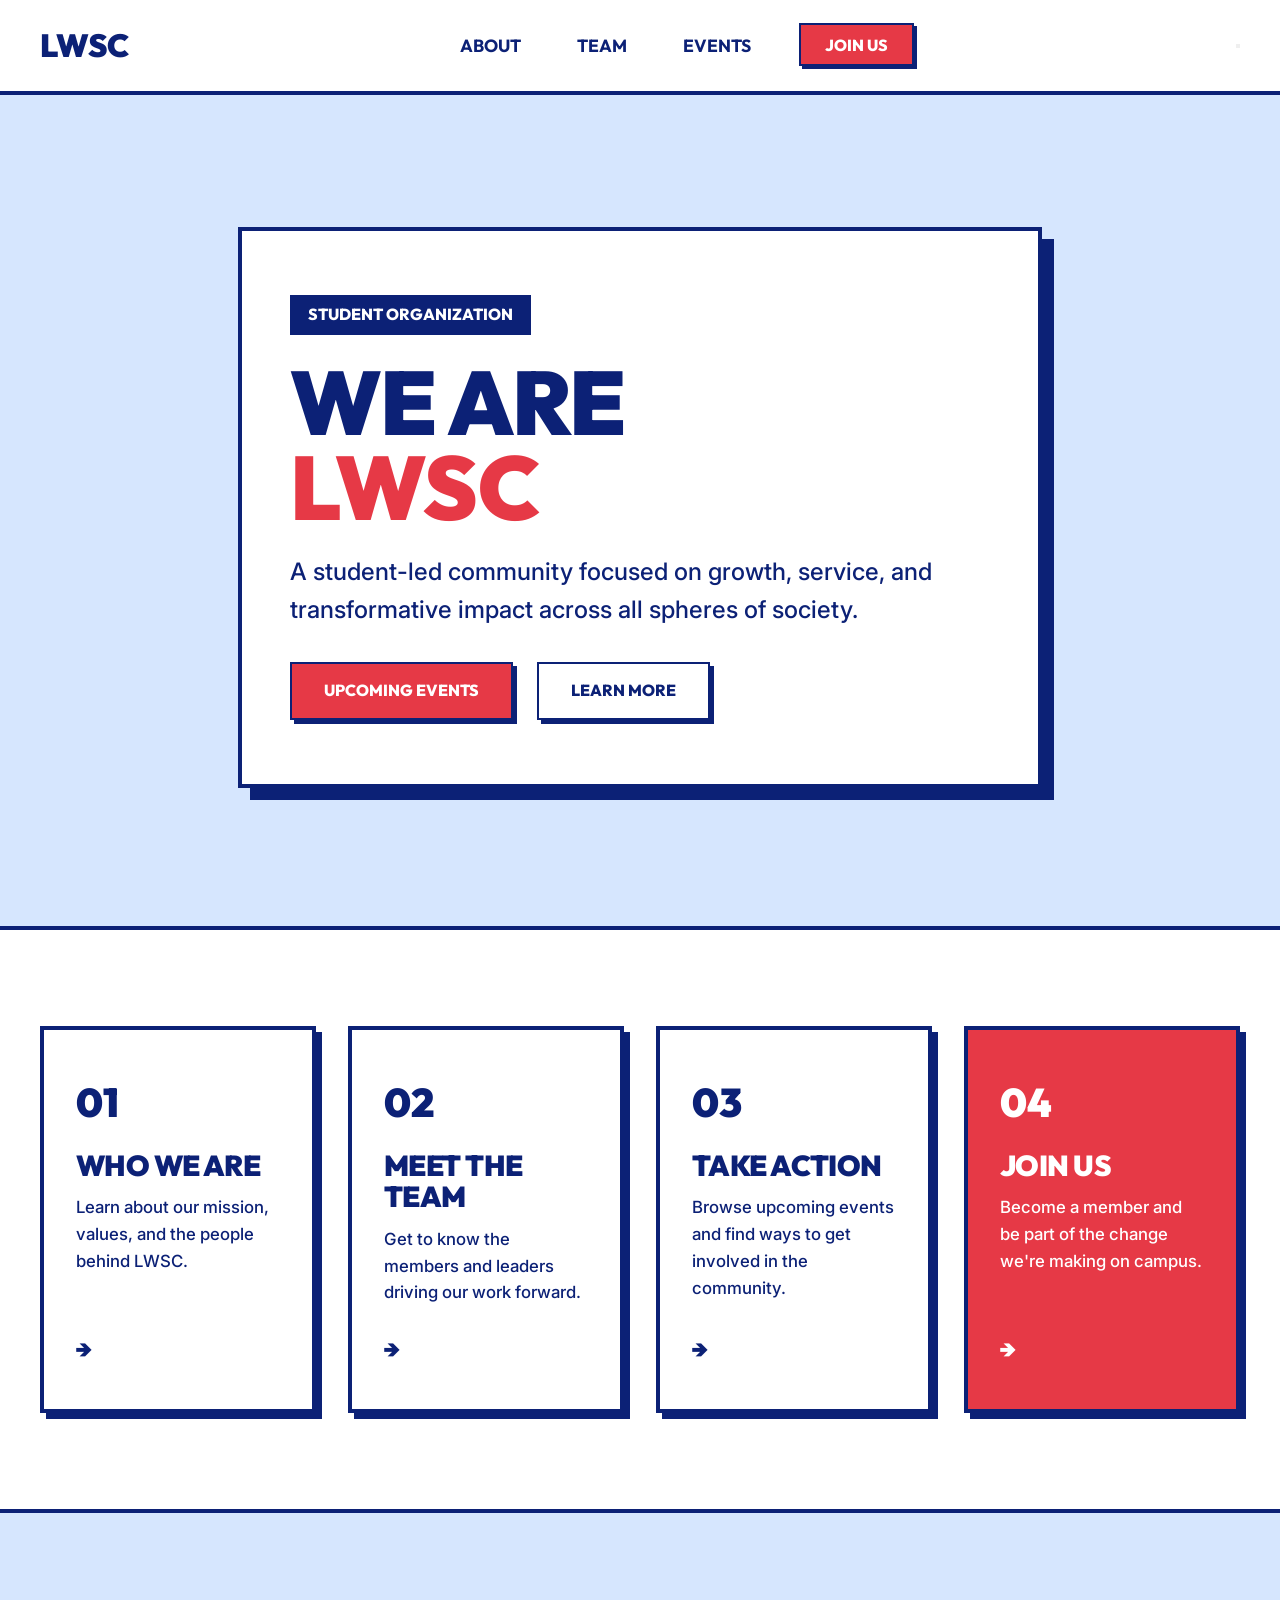
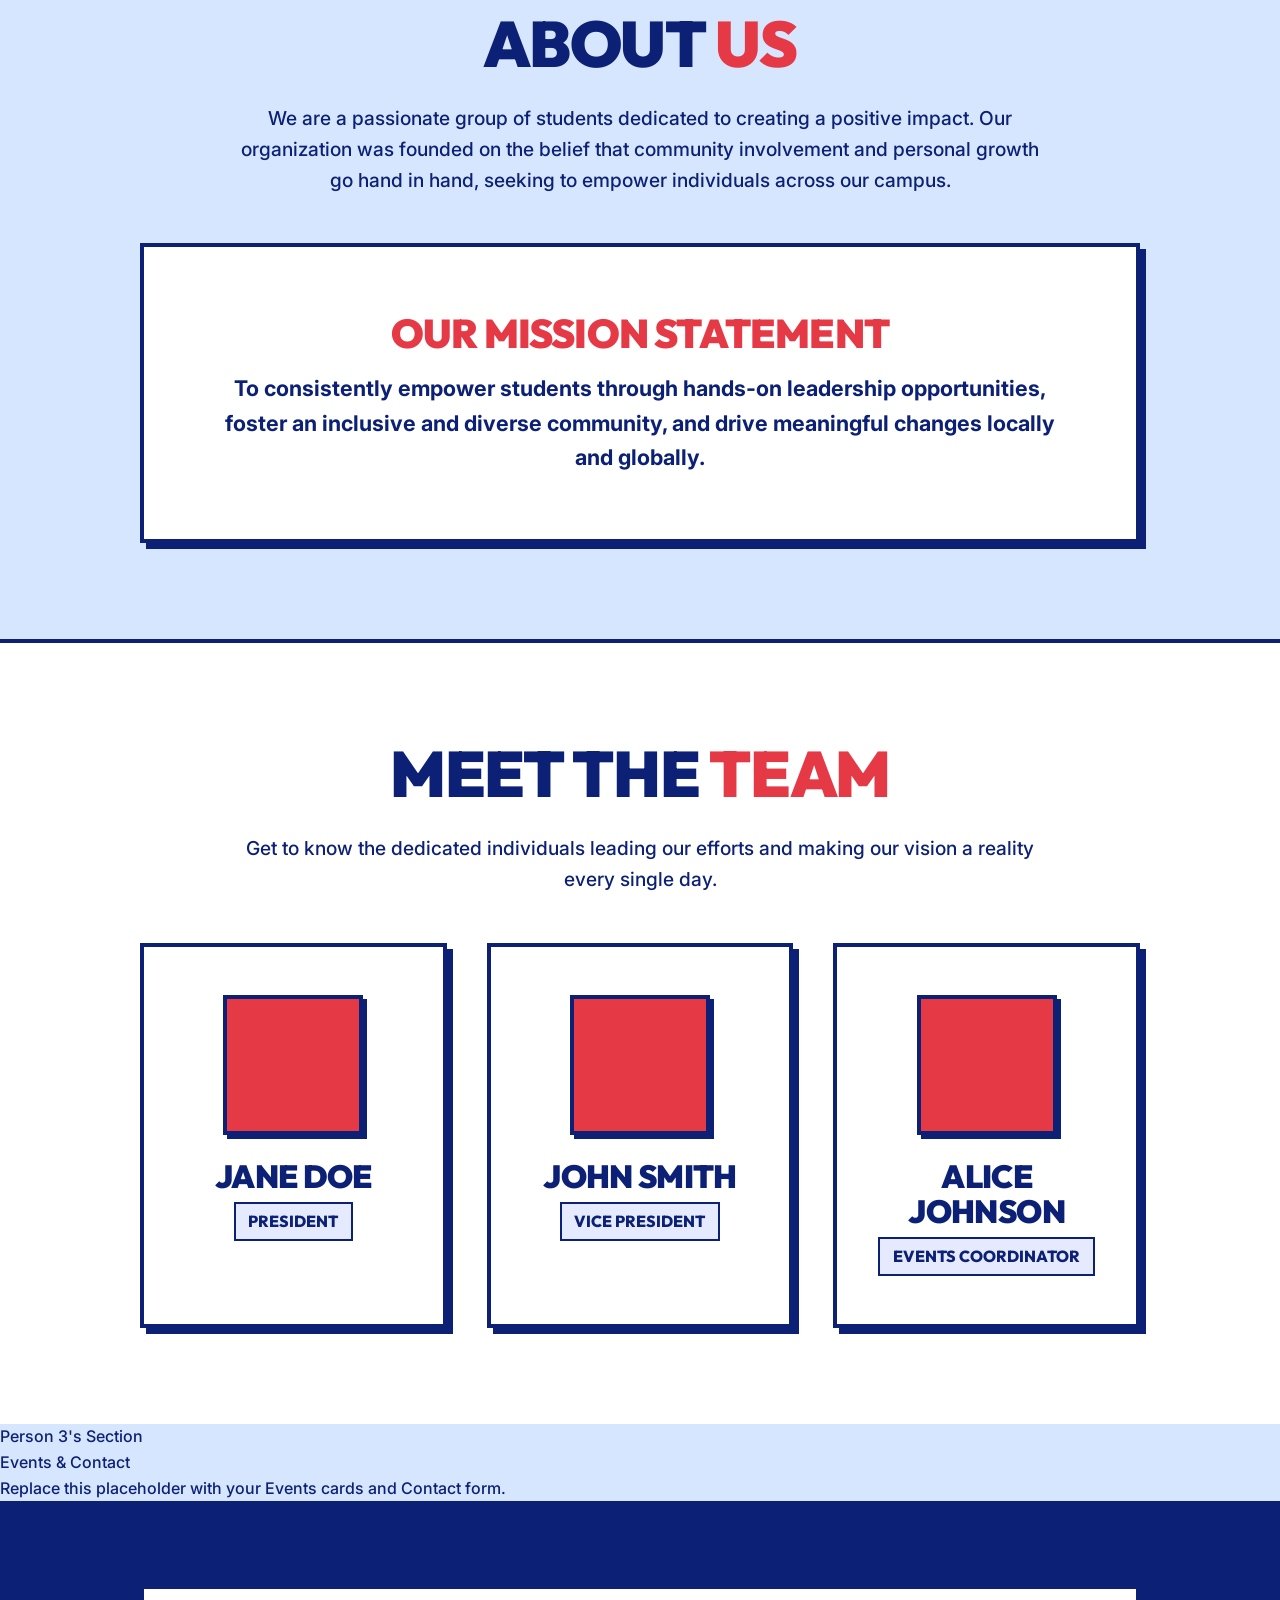
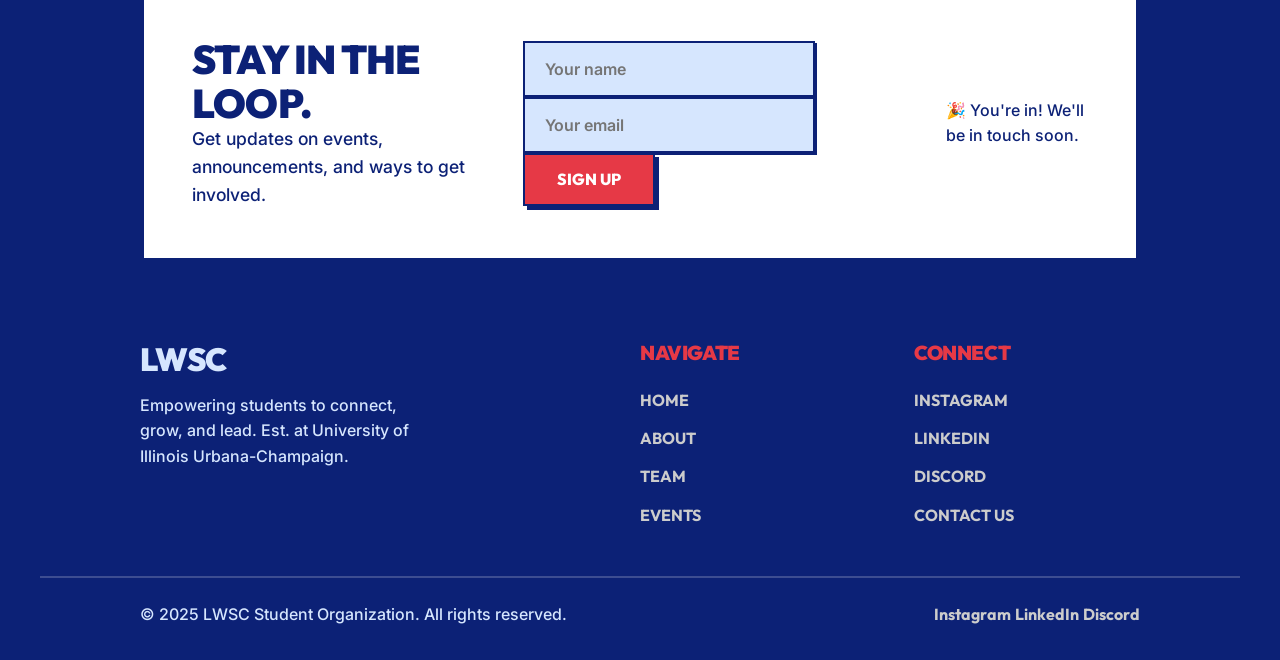
==== index.html @ d8483ffb "UI Overhaul" ====
<!DOCTYPE html>
<html lang="en">

<head>
  <meta charset="UTF-8" />
  <meta name="viewport" content="width=device-width, initial-scale=1.0" />
  <title>LWSC — Student Organization</title>
  <link rel="preconnect" href="https://fonts.googleapis.com" />
  <link rel="preconnect" href="https://fonts.gstatic.com" crossorigin />
  <link
    href="https://fonts.googleapis.com/css2?family=Inter:wght@400;500;700;900&family=Outfit:wght@700;900&display=swap"
    rel="stylesheet" />
  <link rel="stylesheet" href="style.css" />
</head>

<body>

  <!-- ═══ NAVBAR (Person 1) ═══════════════════════════════ -->
  <nav id="navbar">
    <span class="nav-logo">LWSC</span>

    <ul class="nav-links">
      <li><a href="#about">About</a></li>
      <li><a href="#team">Team</a></li>
      <li><a href="#events">Events</a></li>
      <li><a href="#contact" class="nav-cta">Join Us</a></li>
    </ul>

    <button class="hamburger" id="hamburger" aria-label="Toggle menu">
      <span></span>
      <span></span>
      <span></span>
    </button>
  </nav>

  <!-- Mobile Menu -->
  <div class="mobile-menu" id="mobileMenu">
    <a href="#about" onclick="closeMobile()">About</a>
    <a href="#team" onclick="closeMobile()">Team</a>
    <a href="#events" onclick="closeMobile()">Events</a>
    <a href="#contact" onclick="closeMobile()">Join Us</a>
  </div>

  <!-- ═══ HERO (Person 1) ══════════════════════════════════ -->
  <section id="hero">
    <div class="hero-content">
      <span class="hero-tag">Student Organization</span>
      <h1 class="hero-title">We Are<br /><span>LWSC</span></h1>
      <p class="hero-subtitle">
        <!-- TODO: Add your org's one-line mission here -->
        A student-led community focused on growth, service, and transformative impact across all spheres of society.
      </p>
      <div class="hero-actions">
        <a href="#events" class="btn-primary">Upcoming Events</a>
        <a href="#about" class="btn-secondary">Learn More</a>
      </div>
    </div>
    <div class="scroll-hint">
      <div class="scroll-line"></div>
      Scroll to explore
    </div>
  </section>

  <!-- ═══ CARD GRID (Person 1) ════════════════════════════ -->
  <section style="background-color: white" id="cards">
    <div class="cards-grid">

      <a href="#about" class="card">
        <div class="card-icon">01</div>
        <h3 class="card-title">Who We Are</h3>
        <p class="card-desc">Learn about our mission, values, and the people behind LWSC.</p>
        <span class="card-arrow">→</span>
      </a>

      <a href="#team" class="card-2">
        <div class="card-icon">02</div>
        <h3 class="card-title">Meet the Team</h3>
        <p class="card-desc">Get to know the members and leaders driving our work forward.</p>
        <span class="card-arrow">→</span>
      </a>

      <a href="#events" class="card">
        <div class="card-icon">03</div>
        <h3 class="card-title">Take Action</h3>
        <p class="card-desc">Browse upcoming events and find ways to get involved in the community.</p>
        <span class="card-arrow">→</span>
      </a>

      <a href="#contact" class="card-2 card--accent">
        <div class="card-icon">04</div>
        <h3 class="card-title">Join Us</h3>
        <p class="card-desc">Become a member and be part of the change we're making on campus.</p>
        <span class="card-arrow">→</span>
      </a>

    </div>
  </section>

  <!-- ═══ ABOUT US & MISSION STATEMENT ══════════════════════ -->
  <section id="about" class="about-section">
    <div class="content-container">
      <h2 class="section-title">About <span>Us</span></h2>
      <p class="section-text">
        We are a passionate group of students dedicated to creating a positive impact. Our organization was founded on
        the belief that community involvement and personal growth go hand in hand, seeking to empower individuals across
        our campus.
      </p>

      <div class="mission-box">
        <h3 class="mission-title">Our Mission Statement</h3>
        <p class="mission-text">
          To consistently empower students through hands-on leadership opportunities, foster an inclusive and diverse
          community, and drive meaningful changes locally and globally.
        </p>
      </div>
    </div>
  </section>

  <!-- ═══ MEET THE TEAM ════════════════════════════════════ -->
  <section style="background-color: white" id="team" class="team-section">
    <div class="content-container">
      <h2 class="section-title">Meet the <span>Team</span></h2>
      <p class="section-text">
        Get to know the dedicated individuals leading our efforts and making our vision a reality every single day.
      </p>

      <div class="team-grid">
        <!-- Team Member 1 -->
        <div class="team-member">
          <div class="member-avatar"></div>
          <h4 class="member-name">Jane Doe</h4>
          <p class="member-role">President</p>
        </div>
        <!-- Team Member 2 -->
        <div class="team-member">
          <div class="member-avatar"></div>
          <h4 class="member-name">John Smith</h4>
          <p class="member-role">Vice President</p>
        </div>
        <!-- Team Member 3 -->
        <div class="team-member">
          <div class="member-avatar"></div>
          <h4 class="member-name">Alice Johnson</h4>
          <p class="member-role">Events Coordinator</p>
        </div>
      </div>
    </div>
  </section>

  <!-- ═══ EVENTS + CONTACT — Placeholder for Person 3 ══════ -->
  <section id="events" class="section-stub">
    <span class="stub-label">Person 3's Section</span>
    <p class="stub-title">Events &amp; Contact</p>
    <p class="stub-note">Replace this placeholder with your Events cards and Contact form.</p>
  </section>
  <section id="contact"></section>

  <!-- ═══ FOOTER (Person 1) ════════════════════════════════ -->
  <footer class="footer">
    <div class="content-container">
      <!-- Join Us Signup -->
      <div class="footer-signup">
        <div class="footer-signup-text">
          <h3>Stay in the loop.</h3>
          <p>Get updates on events, announcements, and ways to get involved.</p>
        </div>
        <form class="signup-form" id="signupForm">
          <input type="text" name="name" placeholder="Your name" required />
          <input type="email" name="email" placeholder="Your email" required />
          <button type="submit" class="btn-primary">Sign Up</button>
        </form>
        <p class="signup-success" id="signupSuccess">🎉 You're in! We'll be in touch soon.</p>
      </div>

      <div class="footer-grid">
        <div class="footer-brand">
          <h3 class="nav-logo">LWSC</h3>
          <p>
            <!-- TODO: Short org description for footer -->
            Empowering students to connect, grow, and lead. Est. at University of Illinois Urbana-Champaign.
          </p>
        </div>

        <div class="footer-col link-group">
          <h4 style="color: var(--clr-brand); font-size: 1.25rem; margin-bottom: 1.5rem;">Navigate</h4>
          <ul style="list-style: none; display: grid; gap: 0.8rem;">
            <li><a href="#hero"
                style="color: #ccc; font-weight: 700; font-family: var(--font-display); text-transform: uppercase;">Home</a>
            </li>
            <li><a href="#about"
                style="color: #ccc; font-weight: 700; font-family: var(--font-display); text-transform: uppercase;">About</a>
            </li>
            <li><a href="#team"
                style="color: #ccc; font-weight: 700; font-family: var(--font-display); text-transform: uppercase;">Team</a>
            </li>
            <li><a href="#events"
                style="color: #ccc; font-weight: 700; font-family: var(--font-display); text-transform: uppercase;">Events</a>
            </li>
          </ul>
        </div>

        <div class="footer-col link-group">
          <h4 style="color: var(--clr-brand); font-size: 1.25rem; margin-bottom: 1.5rem;">Connect</h4>
          <ul style="list-style: none; display: grid; gap: 0.8rem;">
            <!-- TODO: Add real social links -->
            <li><a href="#"
                style="color: #ccc; font-weight: 700; font-family: var(--font-display); text-transform: uppercase;">Instagram</a>
            </li>
            <li><a href="#"
                style="color: #ccc; font-weight: 700; font-family: var(--font-display); text-transform: uppercase;">LinkedIn</a>
            </li>
            <li><a href="#"
                style="color: #ccc; font-weight: 700; font-family: var(--font-display); text-transform: uppercase;">Discord</a>
            </li>
            <li><a href="#contact"
                style="color: #ccc; font-weight: 700; font-family: var(--font-display); text-transform: uppercase;">Contact
                Us</a></li>
          </ul>
        </div>
      </div>
    </div>

    <div class="footer-bottom">
      <div class="content-container"
        style="display: flex; justify-content: space-between; align-items: center; width: 100%;">
        <p>© 2025 LWSC Student Organization. All rights reserved.</p>
        <div class="footer-socials">
          <a href="#">Instagram</a>
          <a href="#">LinkedIn</a>
          <a href="#">Discord</a>
        </div>
      </div>
    </div>
  </footer>

  <script src="script.js"></script>
</body>

</html>


<!-- <!DOCTYPE html>
<html lang="en">
<head>
    <meta charset="UTF-8">
    <meta name="viewport" content="width=device-width, initial-scale=1.0">
    <title>Group Project | Home</title>
    <link rel="stylesheet" href="style.css">
</head>
<body>

    <h1>Welcome to our Project</h1>
    <p>If you see this in your browser via Live Server, you're ready to go!</p>             

    <script src="script.js"></script>
</body>
</html> -->
---- style.css ----
/* ─────────────────────────────────────────────────────────
   style.css — LWSC Student Organization (Neo-Brutalist)
   ─────────────────────────────────────────────────────────
   TABLE OF CONTENTS
   1. CSS Variables
   2. Reset
   3. Typography & Utility
   4. Navbar
   5. Hero
   6. About & Team
   7. Card Grid
   8. Footer
   9. Responsive
───────────────────────────────────────────────────────── */

@import url('https://fonts.googleapis.com/css2?family=Inter:wght@400;500;700;900&family=Outfit:wght@700;900&display=swap');

/* ─── 1. CSS Variables ──────────────────────────────────── */
:root {
  /* Vibrant Blue replacing black/navy */
  --clr-border: #0c2176;
  --clr-text: #0c2176;

  /* Brand/Accent */
  --clr-brand: #e63946;
  /* Red */
  --clr-bg: #d6e6fe;
  /* Vibrant Pale Blue Document Background */
  --clr-bg-alt: #ffffff;
  /* Pure White Content areas */

  --font-display: 'Outfit', sans-serif;
  --font-body: 'Inter', sans-serif;

  --border-width: 2px;
  --border-thick: 4px;
  --shadow-solid: 6px 6px 0px var(--clr-border);
  --shadow-sm: 4px 4px 0px var(--clr-border);

  --tr-fast: 0.1s ease-in-out;
}

/* ─── 2. Reset ──────────────────────────────────────────── */
*,
*::before,
*::after {
  box-sizing: border-box;
  margin: 0;
  padding: 0;
}

html {
  scroll-behavior: auto;
}

body {
  background: var(--clr-bg);
  color: var(--clr-text);
  font-family: var(--font-body);
  font-weight: 500;
  line-height: 1.6;
  overflow-x: hidden;
  -webkit-font-smoothing: antialiased;
}

a {
  color: inherit;
  text-decoration: none;
  transition: all var(--tr-fast);
}

img {
  max-width: 100%;
  display: block;
  border: var(--border-width) solid var(--clr-border);
}

/* ─── 3. Typography & Utility ───────────────────────────── */
h1,
h2,
h3,
h4,
h5,
h6 {
  font-family: var(--font-display);
  font-weight: 900;
  line-height: 1.1;
  color: var(--clr-text);
  text-transform: uppercase;
  letter-spacing: -0.02em;
}

.btn-primary,
.btn-secondary {
  display: inline-flex;
  align-items: center;
  justify-content: center;
  padding: 0.9rem 2rem;
  font-weight: 800;
  font-family: var(--font-display);
  font-size: 1rem;
  text-transform: uppercase;
  cursor: pointer;
  border: var(--border-width) solid var(--clr-border);
  box-shadow: var(--shadow-sm);
  transition: all var(--tr-fast);
}

.btn-primary:active,
.btn-secondary:active,
.nav-cta:active {
  transform: translate(2px, 2px);
  box-shadow: 2px 2px 0px var(--clr-border) !important;
}

.btn-primary {
  background-color: var(--clr-brand);
  color: #fff !important;
}

.btn-primary:hover {
  background-color: #b30000;
}

.btn-secondary {
  background-color: var(--clr-bg-alt);
  color: var(--clr-text);
}

.btn-secondary:hover {
  background-color: #e0e0e0;
}

/* ─── 4. Navbar ─────────────────────────────────────────── */
nav {
  position: fixed;
  top: 0;
  left: 0;
  right: 0;
  z-index: 100;
  display: flex;
  align-items: center;
  justify-content: space-between;
  padding: 1.25rem 2.5rem;
  background: var(--clr-bg-alt);
  border-bottom: var(--border-thick) solid var(--clr-border);
}

.nav-logo {
  font-family: var(--font-display);
  font-size: 2rem;
  font-weight: 900;
  text-transform: uppercase;
  color: var(--clr-text);
}

.nav-links {
  display: flex;
  gap: 2.5rem;
  list-style: none;
  align-items: center;
}

.nav-links a:not(.nav-cta) {
  font-family: var(--font-display);
  font-size: 1.1rem;
  font-weight: 700;
  text-transform: uppercase;
  color: var(--clr-text);
  padding: 0.5rem;
  border-bottom: 2px solid transparent;
}

.nav-links a:not(.nav-cta):hover {
  background-color: var(--clr-text);
  color: var(--clr-bg-alt);
}

.nav-cta {
  background: var(--clr-brand);
  color: #fff !important;
  padding: 0.6rem 1.5rem;
  font-family: var(--font-display);
  font-weight: 800 !important;
  border: var(--border-width) solid var(--clr-border);
  box-shadow: 3px 3px 0px var(--clr-border);
  text-transform: uppercase;
  transition: all var(--tr-fast);
}

.nav-cta:hover {
  background-color: #b30000;
  transform: translate(-1px, -1px);
  box-shadow: var(--shadow-sm);
}

/* ─── 5. Hero ───────────────────────────────────────────── */
#hero {
  min-height: 100vh;
  display: flex;
  align-items: center;
  justify-content: center;
  padding: 8rem 2.5rem 4rem;
}

.hero-content {
  background: var(--clr-bg-alt);
  border: var(--border-thick) solid var(--clr-border);
  padding: 4rem 3rem;
  box-shadow: 12px 12px 0px var(--clr-border);
  max-width: 900px;
  text-align: left;
}

.hero-tag {
  display: inline-block;
  font-family: var(--font-display);
  font-size: 1rem;
  font-weight: 800;
  text-transform: uppercase;
  color: var(--clr-bg-alt);
  background: var(--clr-border);
  padding: 0.3rem 1rem;
  margin-bottom: 1.5rem;
  border: var(--border-width) solid var(--clr-border);
}

.hero-title {
  font-size: clamp(3rem, 7vw, 6rem);
  line-height: 0.95;
  margin-bottom: 1.5rem;
  word-break: break-word;
  color: var(--clr-text);
}

.hero-title span {
  color: var(--clr-brand);
}

.hero-subtitle {
  font-size: clamp(1.2rem, 2vw, 1.5rem);
  font-weight: 500;
  color: var(--clr-text);
  margin-bottom: 2rem;
  max-width: 700px;
}

.hero-actions {
  display: flex;
  gap: 1.5rem;
  flex-wrap: wrap;
}

/* Hide scroll hint from original */
.scroll-hint {
  display: none;
}

/* ─── 6. About & Team ───────────────────────────────────── */
.about-section,
.team-section {
  padding: 6rem 2.5rem;
  border-top: var(--border-thick) solid var(--clr-border);
  background: var(--clr-bg);
}

.content-container {
  max-width: 1000px;
  margin: 0 auto;
}

.section-title {
  font-size: clamp(2.5rem, 5vw, 4rem);
  margin-bottom: 1.5rem;
  text-align: center;
}

.section-title span {
  color: var(--clr-brand);
}

.section-text {
  font-size: 1.2rem;
  color: var(--clr-text);
  text-align: center;
  max-width: 800px;
  margin: 0 auto 3rem;
}

.mission-box {
  background: var(--clr-bg-alt);
  border: var(--border-thick) solid var(--clr-border);
  box-shadow: var(--shadow-solid);
  padding: 4rem;
  text-align: center;
  margin-top: 3rem;
}

.mission-title {
  font-size: 2.5rem;
  color: var(--clr-brand);
  margin-bottom: 1rem;
}

.mission-text {
  font-size: 1.35rem;
  font-weight: 700;
  color: var(--clr-text);
}

.team-grid {
  display: grid;
  grid-template-columns: repeat(auto-fit, minmax(280px, 1fr));
  gap: 2.5rem;
  margin-top: 3rem;
}

.team-member {
  background: var(--clr-bg-alt);
  border: var(--border-thick) solid var(--clr-border);
  box-shadow: var(--shadow-solid);
  padding: 3rem 2rem;
  text-align: center;
  transition: transform 0.1s, box-shadow 0.1s;
}

.team-member:hover {
  transform: translate(-2px, -2px);
  box-shadow: 8px 8px 0px var(--clr-border);
}

.member-avatar {
  width: 140px;
  height: 140px;
  background: var(--clr-brand);
  border: var(--border-thick) solid var(--clr-border);
  margin: 0 auto 1.5rem;
  box-shadow: var(--shadow-sm);
}

.member-name {
  font-size: 2rem;
  color: var(--clr-text);
  margin-bottom: 0.5rem;
}

.member-role {
  font-family: var(--font-display);
  font-size: 1rem;
  font-weight: 800;
  color: var(--clr-text);
  text-transform: uppercase;
  background: rgba(0, 51, 255, 0.1);
  padding: 0.3rem 0.8rem;
  display: inline-block;
  border: var(--border-width) solid var(--clr-border);
}

/* ─── 7. Card Grid ──────────────────────────────────────── */
#cards {
  padding: 6rem 2.5rem;
  border-top: var(--border-thick) solid var(--clr-border);
  background: var(--clr-bg);
}

.cards-grid {
  display: grid;
  grid-template-columns: repeat(4, 1fr);
  gap: 2rem;
  max-width: 1200px;
  margin: 0 auto;
}

.card {
  display: flex;
  flex-direction: column;
  padding: 2.5rem 2rem;
  background: var(--clr-bg-alt);
  border: var(--border-thick) solid var(--clr-border);
  box-shadow: var(--shadow-solid);
  transition: transform 0.1s, box-shadow 0.1s;
}

.card-2 {
  display: flex;
  flex-direction: column;
  padding: 2.5rem 2rem;
  background: var(--clr-bg-alt);
  border: var(--border-thick) solid var(--clr-border);
  box-shadow: var(--shadow-solid);
  transition: transform 0.1s, box-shadow 0.1s;
}

.card:hover {
  transform: translate(-2px, -2px);
  box-shadow: 8px 8px 0px var(--clr-border);
}

.card--accent {
  background: var(--clr-brand);
  color: #fff;
}

.card--accent .card-title,
.card--accent .card-desc,
.card--accent .card-icon,
.card--accent .card-arrow {
  color: #fff;
}

.card-icon {
  font-family: var(--font-display);
  font-size: 2.5rem;
  font-weight: 900;
  margin-bottom: 1rem;
}

.card-title {
  font-size: 1.8rem;
  margin-bottom: 0.8rem;
}

.card-desc {
  font-size: 1.05rem;
  font-weight: 500;
  margin-bottom: 1.5rem;
  flex: 1;
}

.card-arrow {
  font-family: var(--font-display);
  font-weight: 900;
  font-size: 1.5rem;
}

/* ─── 8. Footer ─────────────────────────────────────────── */
footer {
  background: var(--clr-text);
  color: var(--clr-bg);
  border-top: var(--border-thick) solid var(--clr-border);
  padding: 5rem 2.5rem 2rem;
}

.footer-grid {
  display: grid;
  grid-template-columns: 2fr 1fr 1fr;
  gap: 3rem;
  max-width: 1200px;
  margin: 0 auto 3rem;
}

.footer-brand .nav-logo {
  color: var(--clr-bg);
  display: block;
  margin-bottom: 1rem;
}

.footer-brand p {
  color: var(--clr-bg);
  font-weight: 500;
  max-width: 300px;
}

.footer-col h4 {
  color: var(--clr-brand);
  font-size: 1.25rem;
  margin-bottom: 1.5rem;
}

.footer-col ul {
  list-style: none;
  display: grid;
  gap: 0.8rem;
}

.footer-col ul li a {
  color: #ccc;
  font-weight: 700;
  font-family: var(--font-display);
  text-transform: uppercase;
}

.footer-col ul li a:hover {
  color: var(--clr-brand);
  text-decoration: underline;
  text-underline-offset: 4px;
}

.footer-bottom {
  border-top: 2px solid rgba(255, 255, 255, 0.2);
  padding-top: 1.5rem;
}

.footer-socials a {
  font-family: var(--font-display);
  font-weight: 700;
  color: #ccc;
}

.footer-socials a:hover {
  color: var(--clr-brand);
}

/* Footer Signup */
.footer-signup {
  display: flex;
  align-items: center;
  gap: 3rem;
  max-width: 1200px;
  margin: 0 auto 5rem;
  padding: 3rem;
  background: var(--clr-bg-alt);
  border: var(--border-thick) solid var(--clr-border);
  box-shadow: var(--shadow-solid);
  color: var(--clr-text);
}

.footer-signup-text h3 {
  font-size: 2.5rem;
  color: var(--clr-text);
}

.footer-signup-text p {
  color: var(--clr-text);
  font-weight: 500;
  font-size: 1.1rem;
}

.signup-form input {
  flex: 1;
  min-width: 200px;
  padding: 1rem 1.25rem;
  background: var(--clr-bg);
  border: var(--border-width) solid var(--clr-border);
  color: var(--clr-text);
  font-family: var(--font-body);
  font-weight: 600;
  font-size: 1rem;
  box-shadow: 2px 2px 0px var(--clr-border);
  transition: transform 0.1s, box-shadow 0.1s;
}

.signup-form input:focus {
  outline: none;
  transform: translate(-1px, -1px);
  box-shadow: 4px 4px 0px var(--clr-border);
}

/* ─── 9. Responsive ─────────────────────────────────────── */
@media (max-width: 1024px) {
  .cards-grid {
    grid-template-columns: repeat(2, 1fr);
  }
}

@media (max-width: 768px) {
  nav {
    padding: 1rem 1.5rem;
  }

  .nav-links {
    display: none;
  }

  #hero {
    padding: 8rem 1.5rem 4rem;
  }

  .hero-content {
    padding: 2.5rem 1.5rem;
    box-shadow: 6px 6px 0px var(--clr-border);
  }

  .hero-title {
    font-size: 3.5rem;
  }

  .hero-actions {
    flex-direction: column;
  }

  .btn-primary,
  .btn-secondary {
    width: 100%;
    text-align: center;
  }

  .cards-grid {
    grid-template-columns: 1fr;
  }

  .footer-signup {
    flex-direction: column;
    align-items: flex-start;
    gap: 1.5rem;
    padding: 2rem;
  }

  .signup-form {
    flex-direction: column;
    width: 100%;
  }

  .signup-form input {
    width: 100%;
  }

  .footer-grid {
    grid-template-columns: 1fr;
    gap: 3rem;
  }
}
---- style.css ----
/* ─────────────────────────────────────────────────────────
   style.css — LWSC Student Organization (Neo-Brutalist)
   ─────────────────────────────────────────────────────────
   TABLE OF CONTENTS
   1. CSS Variables
   2. Reset
   3. Typography & Utility
   4. Navbar
   5. Hero
   6. About & Team
   7. Card Grid
   8. Footer
   9. Responsive
───────────────────────────────────────────────────────── */

@import url('https://fonts.googleapis.com/css2?family=Inter:wght@400;500;700;900&family=Outfit:wght@700;900&display=swap');

/* ─── 1. CSS Variables ──────────────────────────────────── */
:root {
  /* Vibrant Blue replacing black/navy */
  --clr-border: #0c2176;
  --clr-text: #0c2176;

  /* Brand/Accent */
  --clr-brand: #e63946;
  /* Red */
  --clr-bg: #d6e6fe;
  /* Vibrant Pale Blue Document Background */
  --clr-bg-alt: #ffffff;
  /* Pure White Content areas */

  --font-display: 'Outfit', sans-serif;
  --font-body: 'Inter', sans-serif;

  --border-width: 2px;
  --border-thick: 4px;
  --shadow-solid: 6px 6px 0px var(--clr-border);
  --shadow-sm: 4px 4px 0px var(--clr-border);

  --tr-fast: 0.1s ease-in-out;
}

/* ─── 2. Reset ──────────────────────────────────────────── */
*,
*::before,
*::after {
  box-sizing: border-box;
  margin: 0;
  padding: 0;
}

html {
  scroll-behavior: auto;
}

body {
  background: var(--clr-bg);
  color: var(--clr-text);
  font-family: var(--font-body);
  font-weight: 500;
  line-height: 1.6;
  overflow-x: hidden;
  -webkit-font-smoothing: antialiased;
}

a {
  color: inherit;
  text-decoration: none;
  transition: all var(--tr-fast);
}

img {
  max-width: 100%;
  display: block;
  border: var(--border-width) solid var(--clr-border);
}

/* ─── 3. Typography & Utility ───────────────────────────── */
h1,
h2,
h3,
h4,
h5,
h6 {
  font-family: var(--font-display);
  font-weight: 900;
  line-height: 1.1;
  color: var(--clr-text);
  text-transform: uppercase;
  letter-spacing: -0.02em;
}

.btn-primary,
.btn-secondary {
  display: inline-flex;
  align-items: center;
  justify-content: center;
  padding: 0.9rem 2rem;
  font-weight: 800;
  font-family: var(--font-display);
  font-size: 1rem;
  text-transform: uppercase;
  cursor: pointer;
  border: var(--border-width) solid var(--clr-border);
  box-shadow: var(--shadow-sm);
  transition: all var(--tr-fast);
}

.btn-primary:active,
.btn-secondary:active,
.nav-cta:active {
  transform: translate(2px, 2px);
  box-shadow: 2px 2px 0px var(--clr-border) !important;
}

.btn-primary {
  background-color: var(--clr-brand);
  color: #fff !important;
}

.btn-primary:hover {
  background-color: #b30000;
}

.btn-secondary {
  background-color: var(--clr-bg-alt);
  color: var(--clr-text);
}

.btn-secondary:hover {
  background-color: #e0e0e0;
}

/* ─── 4. Navbar ─────────────────────────────────────────── */
nav {
  position: fixed;
  top: 0;
  left: 0;
  right: 0;
  z-index: 100;
  display: flex;
  align-items: center;
  justify-content: space-between;
  padding: 1.25rem 2.5rem;
  background: var(--clr-bg-alt);
  border-bottom: var(--border-thick) solid var(--clr-border);
}

.nav-logo {
  font-family: var(--font-display);
  font-size: 2rem;
  font-weight: 900;
  text-transform: uppercase;
  color: var(--clr-text);
}

.nav-links {
  display: flex;
  gap: 2.5rem;
  list-style: none;
  align-items: center;
}

.nav-links a:not(.nav-cta) {
  font-family: var(--font-display);
  font-size: 1.1rem;
  font-weight: 700;
  text-transform: uppercase;
  color: var(--clr-text);
  padding: 0.5rem;
  border-bottom: 2px solid transparent;
}

.nav-links a:not(.nav-cta):hover {
  background-color: var(--clr-text);
  color: var(--clr-bg-alt);
}

.nav-cta {
  background: var(--clr-brand);
  color: #fff !important;
  padding: 0.6rem 1.5rem;
  font-family: var(--font-display);
  font-weight: 800 !important;
  border: var(--border-width) solid var(--clr-border);
  box-shadow: 3px 3px 0px var(--clr-border);
  text-transform: uppercase;
  transition: all var(--tr-fast);
}

.nav-cta:hover {
  background-color: #b30000;
  transform: translate(-1px, -1px);
  box-shadow: var(--shadow-sm);
}

/* ─── 5. Hero ───────────────────────────────────────────── */
#hero {
  min-height: 100vh;
  display: flex;
  align-items: center;
  justify-content: center;
  padding: 8rem 2.5rem 4rem;
}

.hero-content {
  background: var(--clr-bg-alt);
  border: var(--border-thick) solid var(--clr-border);
  padding: 4rem 3rem;
  box-shadow: 12px 12px 0px var(--clr-border);
  max-width: 900px;
  text-align: left;
}

.hero-tag {
  display: inline-block;
  font-family: var(--font-display);
  font-size: 1rem;
  font-weight: 800;
  text-transform: uppercase;
  color: var(--clr-bg-alt);
  background: var(--clr-border);
  padding: 0.3rem 1rem;
  margin-bottom: 1.5rem;
  border: var(--border-width) solid var(--clr-border);
}

.hero-title {
  font-size: clamp(3rem, 7vw, 6rem);
  line-height: 0.95;
  margin-bottom: 1.5rem;
  word-break: break-word;
  color: var(--clr-text);
}

.hero-title span {
  color: var(--clr-brand);
}

.hero-subtitle {
  font-size: clamp(1.2rem, 2vw, 1.5rem);
  font-weight: 500;
  color: var(--clr-text);
  margin-bottom: 2rem;
  max-width: 700px;
}

.hero-actions {
  display: flex;
  gap: 1.5rem;
  flex-wrap: wrap;
}

/* Hide scroll hint from original */
.scroll-hint {
  display: none;
}

/* ─── 6. About & Team ───────────────────────────────────── */
.about-section,
.team-section {
  padding: 6rem 2.5rem;
  border-top: var(--border-thick) solid var(--clr-border);
  background: var(--clr-bg);
}

.content-container {
  max-width: 1000px;
  margin: 0 auto;
}

.section-title {
  font-size: clamp(2.5rem, 5vw, 4rem);
  margin-bottom: 1.5rem;
  text-align: center;
}

.section-title span {
  color: var(--clr-brand);
}

.section-text {
  font-size: 1.2rem;
  color: var(--clr-text);
  text-align: center;
  max-width: 800px;
  margin: 0 auto 3rem;
}

.mission-box {
  background: var(--clr-bg-alt);
  border: var(--border-thick) solid var(--clr-border);
  box-shadow: var(--shadow-solid);
  padding: 4rem;
  text-align: center;
  margin-top: 3rem;
}

.mission-title {
  font-size: 2.5rem;
  color: var(--clr-brand);
  margin-bottom: 1rem;
}

.mission-text {
  font-size: 1.35rem;
  font-weight: 700;
  color: var(--clr-text);
}

.team-grid {
  display: grid;
  grid-template-columns: repeat(auto-fit, minmax(280px, 1fr));
  gap: 2.5rem;
  margin-top: 3rem;
}

.team-member {
  background: var(--clr-bg-alt);
  border: var(--border-thick) solid var(--clr-border);
  box-shadow: var(--shadow-solid);
  padding: 3rem 2rem;
  text-align: center;
  transition: transform 0.1s, box-shadow 0.1s;
}

.team-member:hover {
  transform: translate(-2px, -2px);
  box-shadow: 8px 8px 0px var(--clr-border);
}

.member-avatar {
  width: 140px;
  height: 140px;
  background: var(--clr-brand);
  border: var(--border-thick) solid var(--clr-border);
  margin: 0 auto 1.5rem;
  box-shadow: var(--shadow-sm);
}

.member-name {
  font-size: 2rem;
  color: var(--clr-text);
  margin-bottom: 0.5rem;
}

.member-role {
  font-family: var(--font-display);
  font-size: 1rem;
  font-weight: 800;
  color: var(--clr-text);
  text-transform: uppercase;
  background: rgba(0, 51, 255, 0.1);
  padding: 0.3rem 0.8rem;
  display: inline-block;
  border: var(--border-width) solid var(--clr-border);
}

/* ─── 7. Card Grid ──────────────────────────────────────── */
#cards {
  padding: 6rem 2.5rem;
  border-top: var(--border-thick) solid var(--clr-border);
  background: var(--clr-bg);
}

.cards-grid {
  display: grid;
  grid-template-columns: repeat(4, 1fr);
  gap: 2rem;
  max-width: 1200px;
  margin: 0 auto;
}

.card {
  display: flex;
  flex-direction: column;
  padding: 2.5rem 2rem;
  background: var(--clr-bg-alt);
  border: var(--border-thick) solid var(--clr-border);
  box-shadow: var(--shadow-solid);
  transition: transform 0.1s, box-shadow 0.1s;
}

.card-2 {
  display: flex;
  flex-direction: column;
  padding: 2.5rem 2rem;
  background: var(--clr-bg-alt);
  border: var(--border-thick) solid var(--clr-border);
  box-shadow: var(--shadow-solid);
  transition: transform 0.1s, box-shadow 0.1s;
}

.card:hover {
  transform: translate(-2px, -2px);
  box-shadow: 8px 8px 0px var(--clr-border);
}

.card--accent {
  background: var(--clr-brand);
  color: #fff;
}

.card--accent .card-title,
.card--accent .card-desc,
.card--accent .card-icon,
.card--accent .card-arrow {
  color: #fff;
}

.card-icon {
  font-family: var(--font-display);
  font-size: 2.5rem;
  font-weight: 900;
  margin-bottom: 1rem;
}

.card-title {
  font-size: 1.8rem;
  margin-bottom: 0.8rem;
}

.card-desc {
  font-size: 1.05rem;
  font-weight: 500;
  margin-bottom: 1.5rem;
  flex: 1;
}

.card-arrow {
  font-family: var(--font-display);
  font-weight: 900;
  font-size: 1.5rem;
}

/* ─── 8. Footer ─────────────────────────────────────────── */
footer {
  background: var(--clr-text);
  color: var(--clr-bg);
  border-top: var(--border-thick) solid var(--clr-border);
  padding: 5rem 2.5rem 2rem;
}

.footer-grid {
  display: grid;
  grid-template-columns: 2fr 1fr 1fr;
  gap: 3rem;
  max-width: 1200px;
  margin: 0 auto 3rem;
}

.footer-brand .nav-logo {
  color: var(--clr-bg);
  display: block;
  margin-bottom: 1rem;
}

.footer-brand p {
  color: var(--clr-bg);
  font-weight: 500;
  max-width: 300px;
}

.footer-col h4 {
  color: var(--clr-brand);
  font-size: 1.25rem;
  margin-bottom: 1.5rem;
}

.footer-col ul {
  list-style: none;
  display: grid;
  gap: 0.8rem;
}

.footer-col ul li a {
  color: #ccc;
  font-weight: 700;
  font-family: var(--font-display);
  text-transform: uppercase;
}

.footer-col ul li a:hover {
  color: var(--clr-brand);
  text-decoration: underline;
  text-underline-offset: 4px;
}

.footer-bottom {
  border-top: 2px solid rgba(255, 255, 255, 0.2);
  padding-top: 1.5rem;
}

.footer-socials a {
  font-family: var(--font-display);
  font-weight: 700;
  color: #ccc;
}

.footer-socials a:hover {
  color: var(--clr-brand);
}

/* Footer Signup */
.footer-signup {
  display: flex;
  align-items: center;
  gap: 3rem;
  max-width: 1200px;
  margin: 0 auto 5rem;
  padding: 3rem;
  background: var(--clr-bg-alt);
  border: var(--border-thick) solid var(--clr-border);
  box-shadow: var(--shadow-solid);
  color: var(--clr-text);
}

.footer-signup-text h3 {
  font-size: 2.5rem;
  color: var(--clr-text);
}

.footer-signup-text p {
  color: var(--clr-text);
  font-weight: 500;
  font-size: 1.1rem;
}

.signup-form input {
  flex: 1;
  min-width: 200px;
  padding: 1rem 1.25rem;
  background: var(--clr-bg);
  border: var(--border-width) solid var(--clr-border);
  color: var(--clr-text);
  font-family: var(--font-body);
  font-weight: 600;
  font-size: 1rem;
  box-shadow: 2px 2px 0px var(--clr-border);
  transition: transform 0.1s, box-shadow 0.1s;
}

.signup-form input:focus {
  outline: none;
  transform: translate(-1px, -1px);
  box-shadow: 4px 4px 0px var(--clr-border);
}

/* ─── 9. Responsive ─────────────────────────────────────── */
@media (max-width: 1024px) {
  .cards-grid {
    grid-template-columns: repeat(2, 1fr);
  }
}

@media (max-width: 768px) {
  nav {
    padding: 1rem 1.5rem;
  }

  .nav-links {
    display: none;
  }

  #hero {
    padding: 8rem 1.5rem 4rem;
  }

  .hero-content {
    padding: 2.5rem 1.5rem;
    box-shadow: 6px 6px 0px var(--clr-border);
  }

  .hero-title {
    font-size: 3.5rem;
  }

  .hero-actions {
    flex-direction: column;
  }

  .btn-primary,
  .btn-secondary {
    width: 100%;
    text-align: center;
  }

  .cards-grid {
    grid-template-columns: 1fr;
  }

  .footer-signup {
    flex-direction: column;
    align-items: flex-start;
    gap: 1.5rem;
    padding: 2rem;
  }

  .signup-form {
    flex-direction: column;
    width: 100%;
  }

  .signup-form input {
    width: 100%;
  }

  .footer-grid {
    grid-template-columns: 1fr;
    gap: 3rem;
  }
}
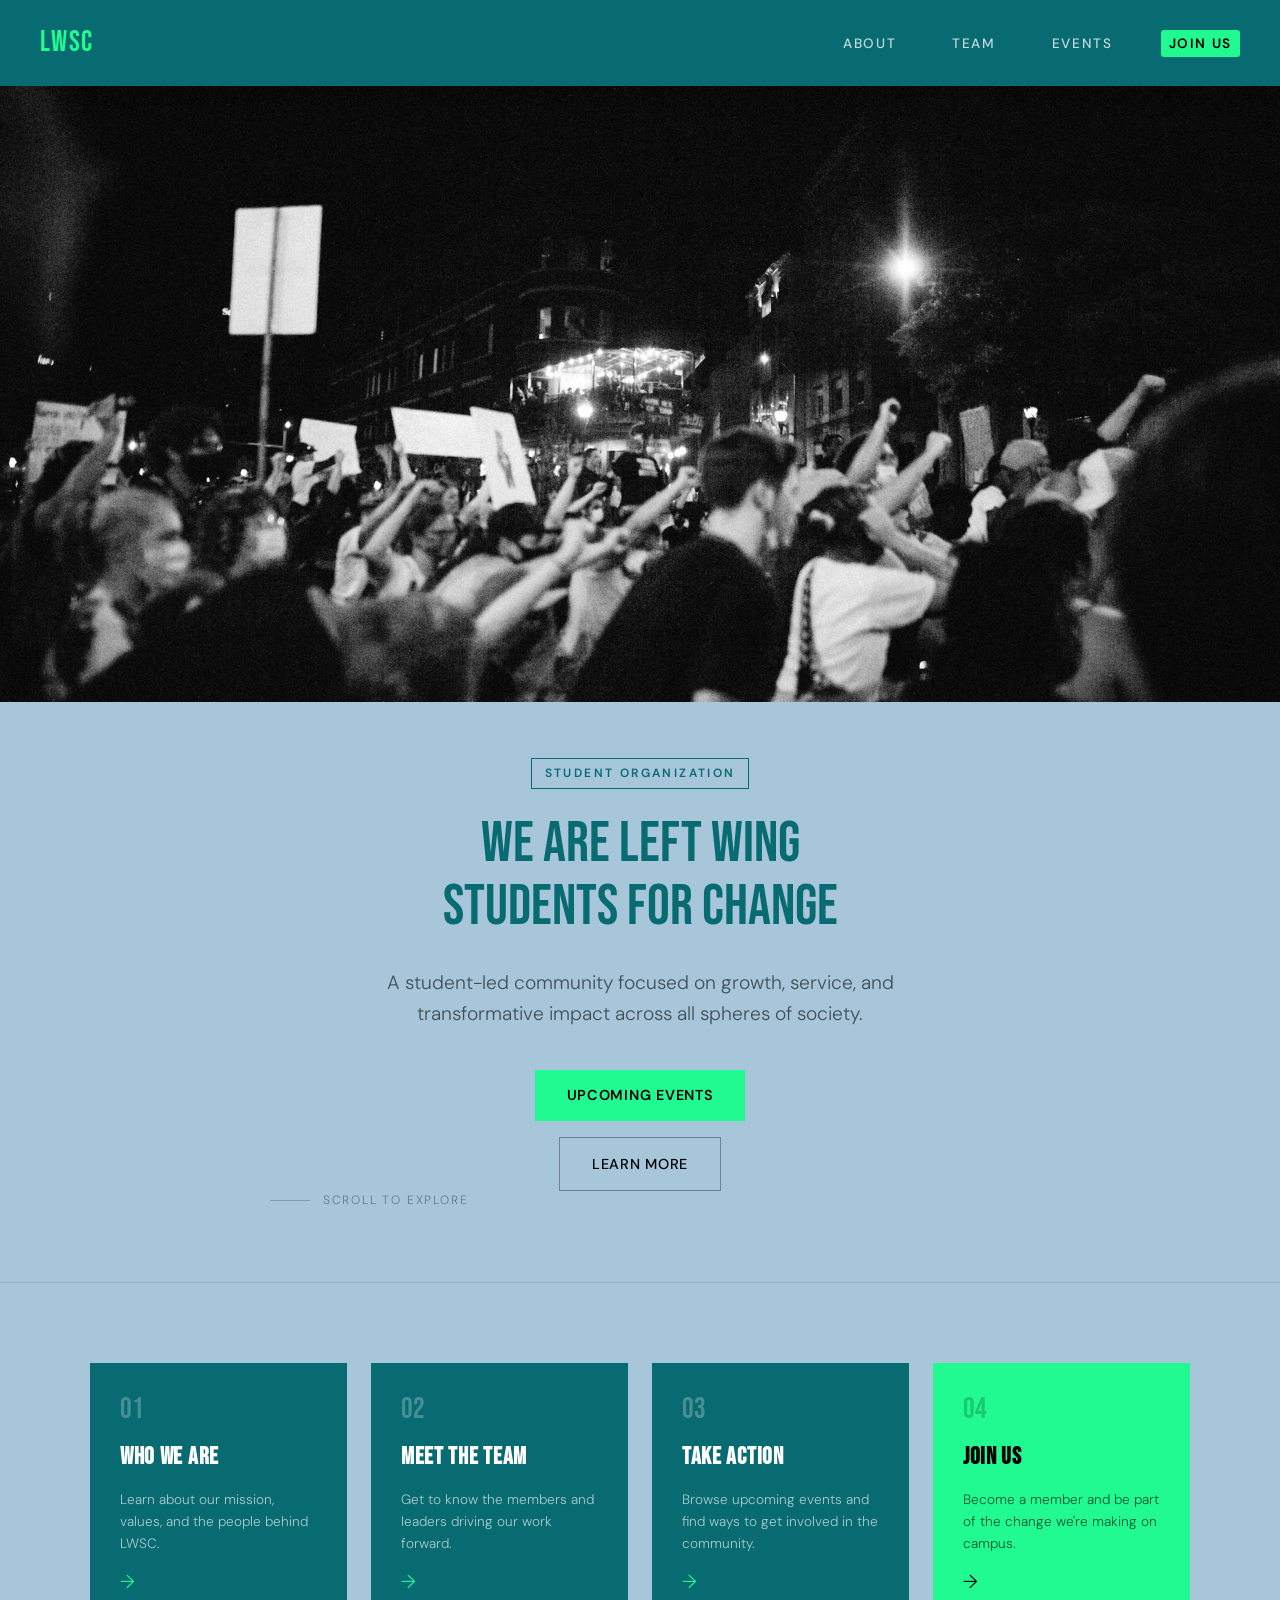
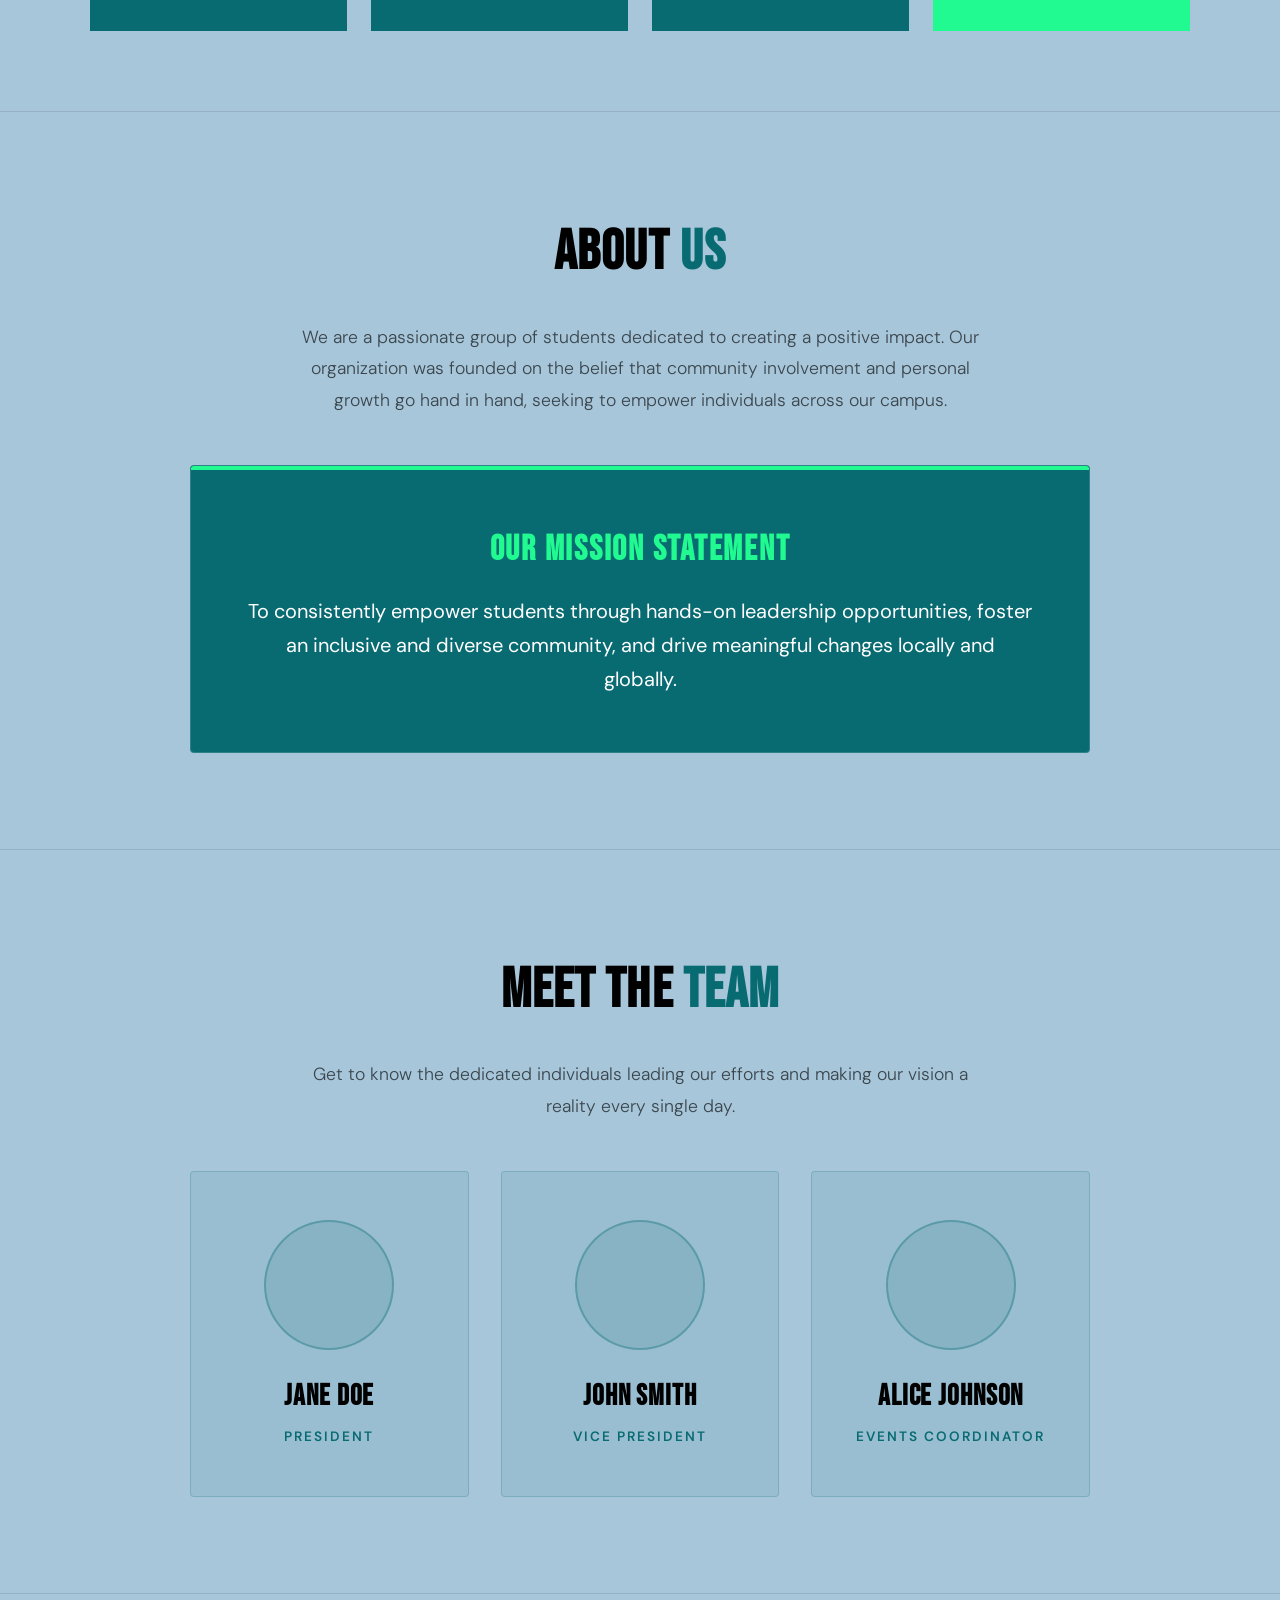
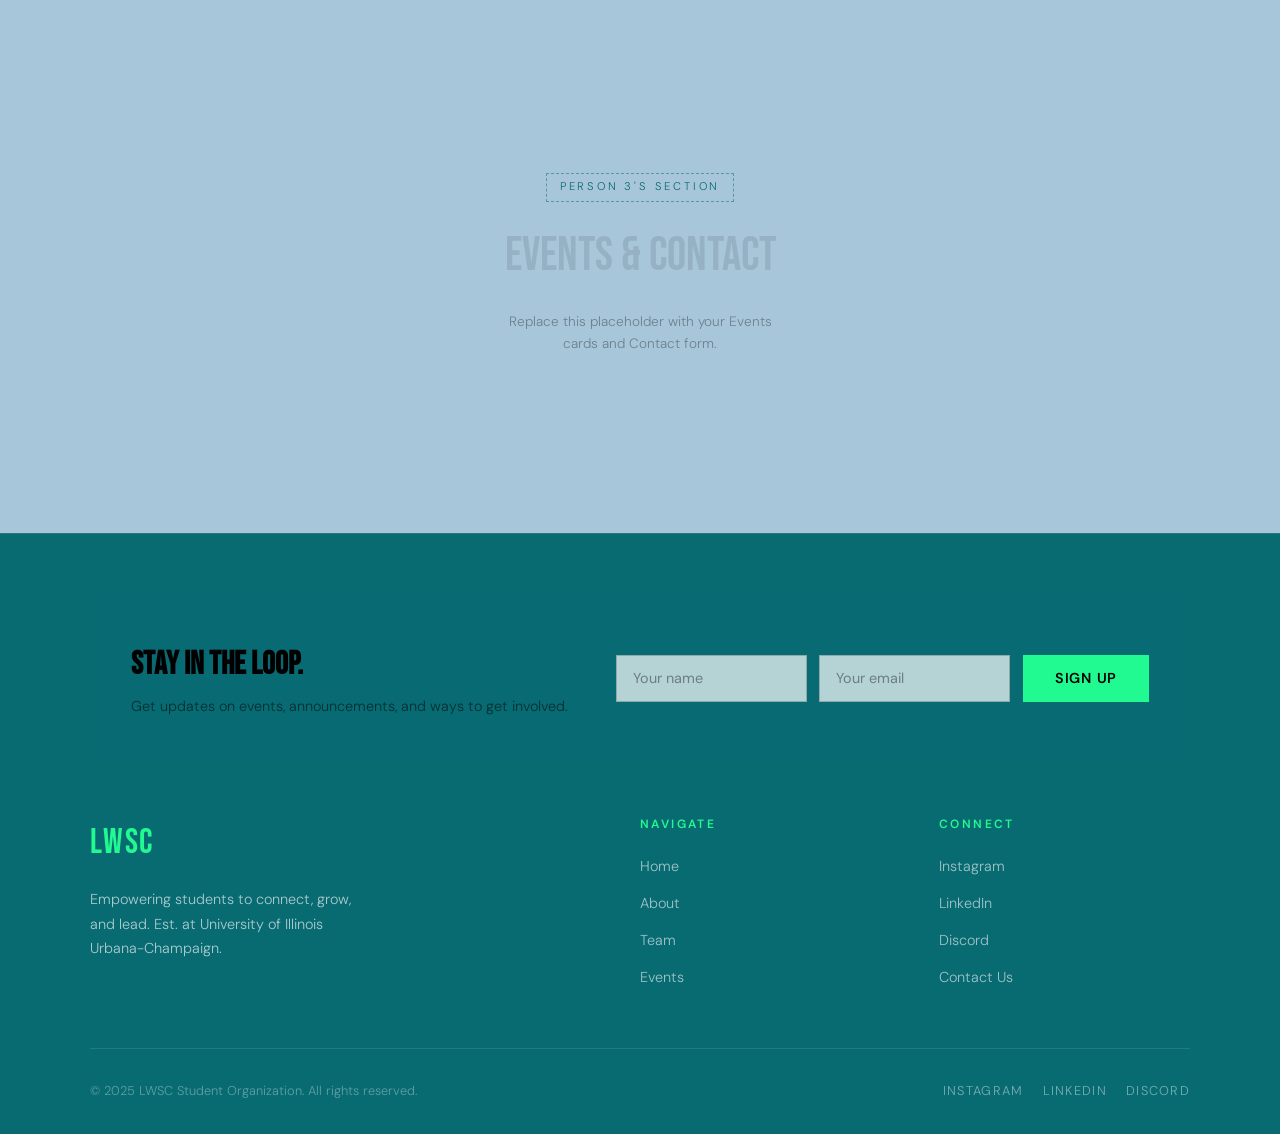
==== commit 337bde63: "fix: navbar, hero, and footer updates; added Instagram links and hero image; updated color palette a" ====
--- a/index.html
+++ b/index.html
@@ -1,18 +1,15 @@
 <!DOCTYPE html>
 <html lang="en">
-
 <head>
   <meta charset="UTF-8" />
   <meta name="viewport" content="width=device-width, initial-scale=1.0" />
   <title>LWSC — Student Organization</title>
   <link rel="preconnect" href="https://fonts.googleapis.com" />
   <link rel="preconnect" href="https://fonts.gstatic.com" crossorigin />
-  <link
-    href="https://fonts.googleapis.com/css2?family=Inter:wght@400;500;700;900&family=Outfit:wght@700;900&display=swap"
+  <link href="https://fonts.googleapis.com/css2?family=Bebas+Neue&family=DM+Sans:wght@300;400;500;600&display=swap"
     rel="stylesheet" />
   <link rel="stylesheet" href="style.css" />
 </head>
-
 <body>
 
   <!-- ═══ NAVBAR (Person 1) ═══════════════════════════════ -->
@@ -35,34 +32,44 @@
 
   <!-- Mobile Menu -->
   <div class="mobile-menu" id="mobileMenu">
-    <a href="#about" onclick="closeMobile()">About</a>
-    <a href="#team" onclick="closeMobile()">Team</a>
-    <a href="#events" onclick="closeMobile()">Events</a>
+    <a href="#about"   onclick="closeMobile()">About</a>
+    <a href="#team"    onclick="closeMobile()">Team</a>
+    <a href="#events"  onclick="closeMobile()">Events</a>
     <a href="#contact" onclick="closeMobile()">Join Us</a>
   </div>
 
   <!-- ═══ HERO (Person 1) ══════════════════════════════════ -->
-  <section id="hero">
+  <section id="hero" class="hero">
+
+    <!-- Responsive hero image — sits at top in normal flow -->
+    <picture class="hero-picture">
+      <img src="images/hero-protest.jpg" alt="Students protesting and organizing at night">
+    </picture>
+
+    <!-- Content sits BELOW the image -->
     <div class="hero-content">
       <span class="hero-tag">Student Organization</span>
-      <h1 class="hero-title">We Are<br /><span>LWSC</span></h1>
+      <h1 class="hero-title">We Are Left Wing<br /><span>Students For Change</span></h1>
       <p class="hero-subtitle">
         <!-- TODO: Add your org's one-line mission here -->
         A student-led community focused on growth, service, and transformative impact across all spheres of society.
       </p>
       <div class="hero-actions">
         <a href="#events" class="btn-primary">Upcoming Events</a>
-        <a href="#about" class="btn-secondary">Learn More</a>
-      </div>
-    </div>
-    <div class="scroll-hint">
-      <div class="scroll-line"></div>
-      Scroll to explore
-    </div>
+        <a href="#about"  class="btn-secondary">Learn More</a>
+      </div>
+
+      <!-- Scroll hint lives inside content so it is never blocked -->
+      <div class="scroll-hint">
+        <div class="scroll-line"></div>
+        Scroll to explore
+      </div>
+    </div>
+
   </section>
 
   <!-- ═══ CARD GRID (Person 1) ════════════════════════════ -->
-  <section style="background-color: white" id="cards">
+  <section id="cards">
     <div class="cards-grid">
 
       <a href="#about" class="card">
@@ -72,7 +79,7 @@
         <span class="card-arrow">→</span>
       </a>
 
-      <a href="#team" class="card-2">
+      <a href="#team" class="card">
         <div class="card-icon">02</div>
         <h3 class="card-title">Meet the Team</h3>
         <p class="card-desc">Get to know the members and leaders driving our work forward.</p>
@@ -86,7 +93,7 @@
         <span class="card-arrow">→</span>
       </a>
 
-      <a href="#contact" class="card-2 card--accent">
+      <a href="#contact" class="card card--accent">
         <div class="card-icon">04</div>
         <h3 class="card-title">Join Us</h3>
         <p class="card-desc">Become a member and be part of the change we're making on campus.</p>
@@ -117,7 +124,7 @@
   </section>
 
   <!-- ═══ MEET THE TEAM ════════════════════════════════════ -->
-  <section style="background-color: white" id="team" class="team-section">
+  <section id="team" class="team-section">
     <div class="content-container">
       <h2 class="section-title">Meet the <span>Team</span></h2>
       <p class="section-text">
@@ -156,88 +163,66 @@
   <section id="contact"></section>
 
   <!-- ═══ FOOTER (Person 1) ════════════════════════════════ -->
-  <footer class="footer">
-    <div class="content-container">
-      <!-- Join Us Signup -->
-      <div class="footer-signup">
-        <div class="footer-signup-text">
-          <h3>Stay in the loop.</h3>
-          <p>Get updates on events, announcements, and ways to get involved.</p>
-        </div>
-        <form class="signup-form" id="signupForm">
-          <input type="text" name="name" placeholder="Your name" required />
-          <input type="email" name="email" placeholder="Your email" required />
-          <button type="submit" class="btn-primary">Sign Up</button>
-        </form>
-        <p class="signup-success" id="signupSuccess">🎉 You're in! We'll be in touch soon.</p>
-      </div>
-
-      <div class="footer-grid">
-        <div class="footer-brand">
-          <h3 class="nav-logo">LWSC</h3>
-          <p>
-            <!-- TODO: Short org description for footer -->
-            Empowering students to connect, grow, and lead. Est. at University of Illinois Urbana-Champaign.
-          </p>
-        </div>
-
-        <div class="footer-col link-group">
-          <h4 style="color: var(--clr-brand); font-size: 1.25rem; margin-bottom: 1.5rem;">Navigate</h4>
-          <ul style="list-style: none; display: grid; gap: 0.8rem;">
-            <li><a href="#hero"
-                style="color: #ccc; font-weight: 700; font-family: var(--font-display); text-transform: uppercase;">Home</a>
-            </li>
-            <li><a href="#about"
-                style="color: #ccc; font-weight: 700; font-family: var(--font-display); text-transform: uppercase;">About</a>
-            </li>
-            <li><a href="#team"
-                style="color: #ccc; font-weight: 700; font-family: var(--font-display); text-transform: uppercase;">Team</a>
-            </li>
-            <li><a href="#events"
-                style="color: #ccc; font-weight: 700; font-family: var(--font-display); text-transform: uppercase;">Events</a>
-            </li>
-          </ul>
-        </div>
-
-        <div class="footer-col link-group">
-          <h4 style="color: var(--clr-brand); font-size: 1.25rem; margin-bottom: 1.5rem;">Connect</h4>
-          <ul style="list-style: none; display: grid; gap: 0.8rem;">
-            <!-- TODO: Add real social links -->
-            <li><a href="#"
-                style="color: #ccc; font-weight: 700; font-family: var(--font-display); text-transform: uppercase;">Instagram</a>
-            </li>
-            <li><a href="#"
-                style="color: #ccc; font-weight: 700; font-family: var(--font-display); text-transform: uppercase;">LinkedIn</a>
-            </li>
-            <li><a href="#"
-                style="color: #ccc; font-weight: 700; font-family: var(--font-display); text-transform: uppercase;">Discord</a>
-            </li>
-            <li><a href="#contact"
-                style="color: #ccc; font-weight: 700; font-family: var(--font-display); text-transform: uppercase;">Contact
-                Us</a></li>
-          </ul>
-        </div>
+  <footer>
+
+    <!-- Join Us Signup -->
+    <div class="footer-signup">
+      <div class="footer-signup-text">
+        <h3>Stay in the loop.</h3>
+        <p>Get updates on events, announcements, and ways to get involved.</p>
+      </div>
+      <form class="signup-form" id="signupForm">
+        <input type="text" name="name" placeholder="Your name" required />
+        <input type="email" name="email" placeholder="Your email" required />
+        <button type="submit" class="btn-primary">Sign Up</button>
+      </form>
+      <p class="signup-success" id="signupSuccess">🎉 You're in! We'll be in touch soon.</p>
+    </div>
+
+    <div class="footer-grid">
+      <div class="footer-brand">
+        <span class="nav-logo">LWSC</span>
+        <p>
+          <!-- TODO: Short org description for footer -->
+          Empowering students to connect, grow, and lead. Est. at University of Illinois Urbana-Champaign.
+        </p>
+      </div>
+
+      <div class="footer-col">
+        <h4>Navigate</h4>
+        <ul>
+          <li><a href="#hero">Home</a></li>
+          <li><a href="#about">About</a></li>
+          <li><a href="#team">Team</a></li>
+          <li><a href="#events">Events</a></li>
+        </ul>
+      </div>
+
+      <div class="footer-col">
+        <h4>Connect</h4>
+        <ul>
+          <!-- TODO: Add real social links -->
+          <li><a href="https://www.instagram.com/lwsc_uiuc?utm_source=ig_web_button_share_sheet&igsh=ZDNlZDc0MzIxNw==" target="_blank">Instagram</a></li>
+          <li><a href="#">LinkedIn</a></li>
+          <li><a href="#">Discord</a></li>
+          <li><a href="#contact">Contact Us</a></li>
+        </ul>
       </div>
     </div>
 
     <div class="footer-bottom">
-      <div class="content-container"
-        style="display: flex; justify-content: space-between; align-items: center; width: 100%;">
-        <p>© 2025 LWSC Student Organization. All rights reserved.</p>
-        <div class="footer-socials">
-          <a href="#">Instagram</a>
-          <a href="#">LinkedIn</a>
-          <a href="#">Discord</a>
-        </div>
+      <p>© 2025 LWSC Student Organization. All rights reserved.</p>
+      <div class="footer-socials">
+        <a href="https://www.instagram.com/lwsc_uiuc?utm_source=ig_web_button_share_sheet&igsh=ZDNlZDc0MzIxNw==" target="_blank">Instagram</a>
+        <a href="#">LinkedIn</a>
+        <a href="#">Discord</a>
       </div>
     </div>
   </footer>
 
   <script src="script.js"></script>
 </body>
-
 </html>
-
 
 <!-- <!DOCTYPE html>
 <html lang="en">
--- a/style.css
+++ b/style.css
@@ -1,612 +1,680 @@
 /* ─────────────────────────────────────────────────────────
-   style.css — LWSC Student Organization (Neo-Brutalist)
+   style.css — LWSC Student Organization
    ─────────────────────────────────────────────────────────
+   COLOR SYSTEM
+   --bg:        #A7C6DA  Pale Blue  — main background
+   --text:      #000000  Black      — main text
+   --primary:   #21FA90  Neon Green — CTA buttons
+   --secondary: #096B72  Deep Teal  — cards, nav, footer
+   --accent:    #F71735  Red        — pops & warnings
+   --white:     #ffffff  Pure white — text on dark sections
+
    TABLE OF CONTENTS
    1. CSS Variables
    2. Reset
-   3. Typography & Utility
-   4. Navbar
-   5. Hero
-   6. About & Team
-   7. Card Grid
+   3. Navbar
+   4. Hero
+   5. Placeholder Sections
+   6. Card Grid
+   7. Footer Signup
    8. Footer
+   6.5. About & Team (Person 2)
    9. Responsive
 ───────────────────────────────────────────────────────── */
 
-@import url('https://fonts.googleapis.com/css2?family=Inter:wght@400;500;700;900&family=Outfit:wght@700;900&display=swap');
-
 /* ─── 1. CSS Variables ──────────────────────────────────── */
 :root {
-  /* Vibrant Blue replacing black/navy */
-  --clr-border: #0c2176;
-  --clr-text: #0c2176;
-
-  /* Brand/Accent */
-  --clr-brand: #e63946;
-  /* Red */
-  --clr-bg: #d6e6fe;
-  /* Vibrant Pale Blue Document Background */
-  --clr-bg-alt: #ffffff;
-  /* Pure White Content areas */
-
-  --font-display: 'Outfit', sans-serif;
-  --font-body: 'Inter', sans-serif;
-
-  --border-width: 2px;
-  --border-thick: 4px;
-  --shadow-solid: 6px 6px 0px var(--clr-border);
-  --shadow-sm: 4px 4px 0px var(--clr-border);
-
-  --tr-fast: 0.1s ease-in-out;
+  --bg:            #A7C6DA;
+  --text:          #000000;
+  --primary:       #21FA90;
+  --secondary:     #096B72;
+  --accent:        #F71735;
+  --white:         #ffffff;
+  --font-display:  'Bebas Neue', sans-serif;
+  --font-body:     'DM Sans', sans-serif;
 }
 
 /* ─── 2. Reset ──────────────────────────────────────────── */
-*,
-*::before,
-*::after {
+*, *::before, *::after {
   box-sizing: border-box;
   margin: 0;
   padding: 0;
 }
-
-html {
-  scroll-behavior: auto;
-}
-
+html { scroll-behavior: smooth; }
 body {
-  background: var(--clr-bg);
-  color: var(--clr-text);
+  background: var(--bg);
+  color: var(--text);
   font-family: var(--font-body);
-  font-weight: 500;
+  font-weight: 300;
   line-height: 1.6;
   overflow-x: hidden;
-  -webkit-font-smoothing: antialiased;
-}
-
-a {
-  color: inherit;
-  text-decoration: none;
-  transition: all var(--tr-fast);
-}
-
-img {
-  max-width: 100%;
-  display: block;
-  border: var(--border-width) solid var(--clr-border);
-}
-
-/* ─── 3. Typography & Utility ───────────────────────────── */
-h1,
-h2,
-h3,
-h4,
-h5,
-h6 {
-  font-family: var(--font-display);
-  font-weight: 900;
-  line-height: 1.1;
-  color: var(--clr-text);
-  text-transform: uppercase;
-  letter-spacing: -0.02em;
-}
-
-.btn-primary,
-.btn-secondary {
-  display: inline-flex;
-  align-items: center;
-  justify-content: center;
-  padding: 0.9rem 2rem;
-  font-weight: 800;
-  font-family: var(--font-display);
-  font-size: 1rem;
-  text-transform: uppercase;
-  cursor: pointer;
-  border: var(--border-width) solid var(--clr-border);
-  box-shadow: var(--shadow-sm);
-  transition: all var(--tr-fast);
-}
-
-.btn-primary:active,
-.btn-secondary:active,
-.nav-cta:active {
-  transform: translate(2px, 2px);
-  box-shadow: 2px 2px 0px var(--clr-border) !important;
-}
-
-.btn-primary {
-  background-color: var(--clr-brand);
-  color: #fff !important;
-}
-
-.btn-primary:hover {
-  background-color: #b30000;
-}
-
-.btn-secondary {
-  background-color: var(--clr-bg-alt);
-  color: var(--clr-text);
-}
-
-.btn-secondary:hover {
-  background-color: #e0e0e0;
-}
-
-/* ─── 4. Navbar ─────────────────────────────────────────── */
+}
+a { color: inherit; text-decoration: none; }
+img { max-width: 100%; display: block; }
+
+/* ─── 3. Navbar ─────────────────────────────────────────── */
 nav {
   position: fixed;
-  top: 0;
-  left: 0;
-  right: 0;
+  top: 0; left: 0; right: 0;
   z-index: 100;
   display: flex;
   align-items: center;
   justify-content: space-between;
   padding: 1.25rem 2.5rem;
-  background: var(--clr-bg-alt);
-  border-bottom: var(--border-thick) solid var(--clr-border);
-}
+  background: #096B72;
+  box-shadow: 0 2px 16px rgba(0, 0, 0, 0.25);
+  transition: padding 0.3s;
+}
+nav.scrolled { padding: 0.8rem 2.5rem; }
 
 .nav-logo {
   font-family: var(--font-display);
-  font-size: 2rem;
-  font-weight: 900;
-  text-transform: uppercase;
-  color: var(--clr-text);
+  font-size: 1.8rem;
+  letter-spacing: 0.05em;
+  color: var(--primary);
 }
 
 .nav-links {
   display: flex;
   gap: 2.5rem;
   list-style: none;
-  align-items: center;
-}
-
-.nav-links a:not(.nav-cta) {
-  font-family: var(--font-display);
-  font-size: 1.1rem;
-  font-weight: 700;
-  text-transform: uppercase;
-  color: var(--clr-text);
-  padding: 0.5rem;
-  border-bottom: 2px solid transparent;
-}
-
-.nav-links a:not(.nav-cta):hover {
-  background-color: var(--clr-text);
-  color: var(--clr-bg-alt);
+}
+.nav-links a {
+  font-size: 0.85rem;
+  font-weight: 500;
+  letter-spacing: 0.12em;
+  text-transform: uppercase;
+  color: rgba(255, 255, 255, 0.75);
+  padding: 0.3rem 0.5rem;
+  border-radius: 3px;
+  transition: color 0.2s, background 0.2s;
+}
+.nav-links a:hover {
+  color: #ffffff;
+  background: rgba(255, 255, 255, 0.1);
 }
 
 .nav-cta {
-  background: var(--clr-brand);
-  color: #fff !important;
-  padding: 0.6rem 1.5rem;
-  font-family: var(--font-display);
-  font-weight: 800 !important;
-  border: var(--border-width) solid var(--clr-border);
-  box-shadow: 3px 3px 0px var(--clr-border);
-  text-transform: uppercase;
-  transition: all var(--tr-fast);
-}
-
-.nav-cta:hover {
-  background-color: #b30000;
-  transform: translate(-1px, -1px);
-  box-shadow: var(--shadow-sm);
-}
-
-/* ─── 5. Hero ───────────────────────────────────────────── */
-#hero {
-  min-height: 100vh;
-  display: flex;
+  background: var(--primary);
+  color: var(--text) !important;
+  padding: 0.5rem 1.2rem;
+  border-radius: 2px;
+  font-weight: 600 !important;
+  transition: opacity 0.2s !important;
+}
+.nav-cta:hover { opacity: 0.85; color: var(--text) !important; }
+
+/* Hamburger */
+.hamburger {
+  display: none;
+  flex-direction: column;
+  gap: 5px;
+  cursor: pointer;
+  background: none;
+  border: none;
+  padding: 4px;
+}
+.hamburger span {
+  display: block;
+  width: 24px;
+  height: 2px;
+  background: var(--white);
+  transition: all 0.3s;
+}
+.hamburger.open span:nth-child(1) { transform: translateY(7px) rotate(45deg); }
+.hamburger.open span:nth-child(2) { opacity: 0; }
+.hamburger.open span:nth-child(3) { transform: translateY(-7px) rotate(-45deg); }
+
+/* Mobile Menu */
+.mobile-menu {
+  display: none;
+  position: fixed;
+  top: 0; left: 0; right: 0; bottom: 0;
+  background: var(--secondary);
+  z-index: 99;
+  flex-direction: column;
   align-items: center;
   justify-content: center;
-  padding: 8rem 2.5rem 4rem;
-}
-
+  gap: 2.5rem;
+}
+.mobile-menu.open { display: flex; }
+.mobile-menu a {
+  font-family: var(--font-display);
+  font-size: 3rem;
+  letter-spacing: 0.05em;
+  color: var(--white);
+  transition: color 0.2s;
+}
+.mobile-menu a:hover { color: var(--primary); }
+
+/* ─── 4. Hero ───────────────────────────────────────────── */
+#hero {
+  display: block;
+  position: relative;
+  padding: 0;
+  overflow: hidden;
+  padding-top: 4.5rem;
+  background: var(--bg);
+}
+
+/* Image sits first in normal document flow, full width */
+.hero-picture {
+  display: block;
+  width: 100%;
+  line-height: 0;
+}
+
+.hero-picture img {
+  display: block;
+  width: 100%;
+  height: 70vh;
+  object-fit: cover;
+}
+
+/* Content sits BELOW the image in normal flow */
 .hero-content {
-  background: var(--clr-bg-alt);
-  border: var(--border-thick) solid var(--clr-border);
-  padding: 4rem 3rem;
-  box-shadow: 12px 12px 0px var(--clr-border);
   max-width: 900px;
-  text-align: left;
+  margin: 0 auto;
+  padding: 3.5rem 2.5rem 2rem;
+  text-align: center;
+}
+
+/* Scroll hint sits below content, not floating absolute */
+.scroll-hint {
+  display: flex;
+  align-items: center;
+  gap: 0.8rem;
+  padding: 0 2.5rem 2.5rem;
+  font-size: 0.75rem;
+  letter-spacing: 0.15em;
+  text-transform: uppercase;
+  color: rgba(0, 0, 0, 0.4);
+  opacity: 0;
+  animation: fadeUp 0.7s 1.2s forwards;
+}
+.scroll-line {
+  width: 40px;
+  height: 1px;
+  background: rgba(0, 0, 0, 0.2);
+  position: relative;
+  overflow: hidden;
+  flex-shrink: 0;
+}
+.scroll-line::after {
+  content: '';
+  position: absolute;
+  left: -100%;
+  top: 0;
+  width: 100%;
+  height: 100%;
+  background: var(--secondary);
+  animation: slideRight 1.5s 1.5s ease-in-out infinite;
+}
+@keyframes slideRight {
+  0%   { left: -100%; }
+  100% { left: 100%; }
+}
+
+@keyframes fadeUp {
+  from { opacity: 0; transform: translateY(20px); }
+  to   { opacity: 1; transform: translateY(0); }
 }
 
 .hero-tag {
   display: inline-block;
-  font-family: var(--font-display);
-  font-size: 1rem;
-  font-weight: 800;
-  text-transform: uppercase;
-  color: var(--clr-bg-alt);
-  background: var(--clr-border);
-  padding: 0.3rem 1rem;
+  font-size: 0.75rem;
+  font-weight: 600;
+  letter-spacing: 0.2em;
+  text-transform: uppercase;
+  color: var(--secondary);
+  border: 1px solid var(--secondary);
+  padding: 0.3rem 0.8rem;
   margin-bottom: 1.5rem;
-  border: var(--border-width) solid var(--clr-border);
+  opacity: 0;
+  animation: fadeUp 0.6s 0.2s forwards;
 }
 
 .hero-title {
-  font-size: clamp(3rem, 7vw, 6rem);
-  line-height: 0.95;
-  margin-bottom: 1.5rem;
-  word-break: break-word;
-  color: var(--clr-text);
-}
-
-.hero-title span {
-  color: var(--clr-brand);
-}
+  font-family: 'Bebas Neue', 'TradeGothicNextLTPro-BdCn', sans-serif;
+  font-size: 57px;
+  font-weight: 400;
+  font-style: normal;
+  line-height: 1.11;
+  color: var(--secondary);
+  text-align: center;
+  text-transform: none;
+  letter-spacing: normal;
+  display: block;
+  width: 100%;
+  margin: 0 auto;
+  opacity: 0;
+  animation: fadeUp 0.7s 0.4s forwards;
+}
+.hero-title span { color: var(--secondary); }
 
 .hero-subtitle {
-  font-size: clamp(1.2rem, 2vw, 1.5rem);
+  margin-top: 1.8rem;
+  margin-left: auto;
+  margin-right: auto;
+  font-size: clamp(1rem, 2vw, 1.2rem);
+  color: rgba(0, 0, 0, 0.6);
+  max-width: 520px;
+  opacity: 0;
+  animation: fadeUp 0.7s 0.6s forwards;
+}
+
+.hero-actions {
+  margin-top: 2.5rem;
+  display: flex;
+  flex-direction: column;
+  align-items: center;
+  gap: 1rem;
+  flex-wrap: wrap;
+  opacity: 0;
+  animation: fadeUp 0.7s 0.8s forwards;
+}
+
+.btn-primary {
+  background: var(--primary);
+  color: var(--text);
+  padding: 0.9rem 2rem;
+  font-family: var(--font-body);
+  font-weight: 600;
+  font-size: 0.9rem;
+  letter-spacing: 0.05em;
+  text-transform: uppercase;
+  border: none;
+  cursor: pointer;
+  display: inline-block;
+  transition: transform 0.2s, opacity 0.2s;
+}
+.btn-primary:hover { transform: translateY(-2px); opacity: 0.9; }
+
+.btn-secondary {
+  background: transparent;
+  color: var(--text);
+  padding: 0.9rem 2rem;
+  font-family: var(--font-body);
   font-weight: 500;
-  color: var(--clr-text);
-  margin-bottom: 2rem;
-  max-width: 700px;
-}
-
-.hero-actions {
-  display: flex;
-  gap: 1.5rem;
-  flex-wrap: wrap;
-}
-
-/* Hide scroll hint from original */
-.scroll-hint {
-  display: none;
-}
-
-/* ─── 6. About & Team ───────────────────────────────────── */
-.about-section,
-.team-section {
+  font-size: 0.9rem;
+  letter-spacing: 0.05em;
+  text-transform: uppercase;
+  border: 1px solid rgba(0, 0, 0, 0.35);
+  cursor: pointer;
+  display: inline-block;
+  transition: border-color 0.2s, color 0.2s, background 0.2s;
+}
+.btn-secondary:hover {
+  border-color: var(--secondary);
+  background: var(--secondary);
+  color: var(--white);
+}
+
+/* ─── 5. Placeholder Sections ───────────────────────────── */
+.section-stub {
+  min-height: 60vh;
+  display: flex;
+  flex-direction: column;
+  align-items: center;
+  justify-content: center;
   padding: 6rem 2.5rem;
-  border-top: var(--border-thick) solid var(--clr-border);
-  background: var(--clr-bg);
-}
-
-.content-container {
-  max-width: 1000px;
-  margin: 0 auto;
-}
-
-.section-title {
-  font-size: clamp(2.5rem, 5vw, 4rem);
-  margin-bottom: 1.5rem;
+  border-top: 1px solid rgba(0, 0, 0, 0.1);
   text-align: center;
-}
-
-.section-title span {
-  color: var(--clr-brand);
-}
-
-.section-text {
-  font-size: 1.2rem;
-  color: var(--clr-text);
-  text-align: center;
-  max-width: 800px;
-  margin: 0 auto 3rem;
-}
-
-.mission-box {
-  background: var(--clr-bg-alt);
-  border: var(--border-thick) solid var(--clr-border);
-  box-shadow: var(--shadow-solid);
-  padding: 4rem;
-  text-align: center;
-  margin-top: 3rem;
-}
-
-.mission-title {
-  font-size: 2.5rem;
-  color: var(--clr-brand);
-  margin-bottom: 1rem;
-}
-
-.mission-text {
-  font-size: 1.35rem;
-  font-weight: 700;
-  color: var(--clr-text);
-}
-
-.team-grid {
-  display: grid;
-  grid-template-columns: repeat(auto-fit, minmax(280px, 1fr));
-  gap: 2.5rem;
-  margin-top: 3rem;
-}
-
-.team-member {
-  background: var(--clr-bg-alt);
-  border: var(--border-thick) solid var(--clr-border);
-  box-shadow: var(--shadow-solid);
-  padding: 3rem 2rem;
-  text-align: center;
-  transition: transform 0.1s, box-shadow 0.1s;
-}
-
-.team-member:hover {
-  transform: translate(-2px, -2px);
-  box-shadow: 8px 8px 0px var(--clr-border);
-}
-
-.member-avatar {
-  width: 140px;
-  height: 140px;
-  background: var(--clr-brand);
-  border: var(--border-thick) solid var(--clr-border);
-  margin: 0 auto 1.5rem;
-  box-shadow: var(--shadow-sm);
-}
-
-.member-name {
-  font-size: 2rem;
-  color: var(--clr-text);
-  margin-bottom: 0.5rem;
-}
-
-.member-role {
-  font-family: var(--font-display);
-  font-size: 1rem;
-  font-weight: 800;
-  color: var(--clr-text);
-  text-transform: uppercase;
-  background: rgba(0, 51, 255, 0.1);
+  gap: 1rem;
+}
+.stub-label {
+  font-size: 0.7rem;
+  letter-spacing: 0.25em;
+  text-transform: uppercase;
+  color: var(--secondary);
+  border: 1px dashed rgba(9, 107, 114, 0.5);
   padding: 0.3rem 0.8rem;
-  display: inline-block;
-  border: var(--border-width) solid var(--clr-border);
-}
-
-/* ─── 7. Card Grid ──────────────────────────────────────── */
+}
+.stub-title {
+  font-family: var(--font-display);
+  font-size: 3rem;
+  color: rgba(0, 0, 0, 0.1);
+}
+.stub-note {
+  font-size: 0.85rem;
+  color: rgba(0, 0, 0, 0.35);
+  max-width: 300px;
+}
+
+/* ─── 6. Card Grid ──────────────────────────────────────── */
 #cards {
-  padding: 6rem 2.5rem;
-  border-top: var(--border-thick) solid var(--clr-border);
-  background: var(--clr-bg);
+  padding: 5rem 2.5rem;
+  border-top: 1px solid rgba(0, 0, 0, 0.1);
 }
 
 .cards-grid {
   display: grid;
   grid-template-columns: repeat(4, 1fr);
-  gap: 2rem;
-  max-width: 1200px;
+  gap: 1.5rem;
+  max-width: 1100px;
   margin: 0 auto;
 }
 
 .card {
   display: flex;
   flex-direction: column;
-  padding: 2.5rem 2rem;
-  background: var(--clr-bg-alt);
-  border: var(--border-thick) solid var(--clr-border);
-  box-shadow: var(--shadow-solid);
-  transition: transform 0.1s, box-shadow 0.1s;
-}
-
-.card-2 {
-  display: flex;
-  flex-direction: column;
-  padding: 2.5rem 2rem;
-  background: var(--clr-bg-alt);
-  border: var(--border-thick) solid var(--clr-border);
-  box-shadow: var(--shadow-solid);
-  transition: transform 0.1s, box-shadow 0.1s;
-}
-
+  gap: 0.8rem;
+  padding: 2rem 1.8rem;
+  border: 1px solid rgba(9, 107, 114, 0.25);
+  background: var(--secondary);
+  transition: border-color 0.25s, transform 0.25s;
+  cursor: pointer;
+}
 .card:hover {
-  transform: translate(-2px, -2px);
-  box-shadow: 8px 8px 0px var(--clr-border);
+  border-color: var(--primary);
+  transform: translateY(-4px);
 }
 
 .card--accent {
-  background: var(--clr-brand);
-  color: #fff;
-}
-
-.card--accent .card-title,
-.card--accent .card-desc,
-.card--accent .card-icon,
-.card--accent .card-arrow {
-  color: #fff;
+  background: var(--primary);
+  border-color: var(--primary);
+}
+.card--accent:hover {
+  border-color: var(--text);
+  transform: translateY(-4px);
 }
 
 .card-icon {
   font-family: var(--font-display);
-  font-size: 2.5rem;
-  font-weight: 900;
-  margin-bottom: 1rem;
-}
+  font-size: 1.8rem;
+  color: rgba(255, 255, 255, 0.25);
+  line-height: 1;
+}
+.card--accent .card-icon { color: rgba(0, 0, 0, 0.2); }
 
 .card-title {
-  font-size: 1.8rem;
-  margin-bottom: 0.8rem;
-}
+  font-family: var(--font-display);
+  font-size: 1.5rem;
+  letter-spacing: 0.03em;
+  color: var(--white);
+}
+.card--accent .card-title { color: var(--text); }
 
 .card-desc {
-  font-size: 1.05rem;
-  font-weight: 500;
-  margin-bottom: 1.5rem;
+  font-size: 0.85rem;
+  color: rgba(255, 255, 255, 0.65);
+  line-height: 1.6;
   flex: 1;
 }
+.card--accent .card-desc { color: rgba(0, 0, 0, 0.65); }
 
 .card-arrow {
-  font-family: var(--font-display);
-  font-weight: 900;
-  font-size: 1.5rem;
-}
+  font-size: 1.2rem;
+  color: var(--primary);
+  transition: transform 0.2s;
+}
+.card:hover .card-arrow { transform: translateX(4px); }
+.card--accent .card-arrow { color: var(--text); }
+
+/* ─── 7. Footer Signup ──────────────────────────────────── */
+.footer-signup {
+  display: flex;
+  align-items: center;
+  gap: 3rem;
+  max-width: 1100px;
+  margin: 0 auto 3.5rem;
+  padding: 2.5rem;
+  border: 1px solid rgba(9, 107, 114, 0.3);
+  background: rgba(9, 107, 114, 0.07);
+  flex-wrap: wrap;
+}
+
+.footer-signup-text h3 {
+  font-family: var(--font-display);
+  font-size: 2rem;
+  color: var(--text);
+  margin-bottom: 0.3rem;
+}
+.footer-signup-text p {
+  font-size: 0.9rem;
+  color: rgba(0, 0, 0, 0.55);
+}
+
+.signup-form {
+  display: flex;
+  gap: 0.8rem;
+  flex: 1;
+  flex-wrap: wrap;
+}
+.signup-form input {
+  flex: 1;
+  min-width: 160px;
+  padding: 0.85rem 1rem;
+  background: rgba(255, 255, 255, 0.7);
+  border: 1px solid rgba(0, 0, 0, 0.2);
+  color: var(--text);
+  font-family: var(--font-body);
+  font-size: 0.9rem;
+  outline: none;
+  transition: border-color 0.2s;
+}
+.signup-form input::placeholder { color: rgba(0, 0, 0, 0.4); }
+.signup-form input:focus { border-color: var(--secondary); }
+
+.signup-success {
+  display: none;
+  font-size: 0.9rem;
+  color: var(--secondary);
+  font-weight: 600;
+  width: 100%;
+  margin-top: 0.5rem;
+}
+.signup-success.visible { display: block; }
 
 /* ─── 8. Footer ─────────────────────────────────────────── */
 footer {
-  background: var(--clr-text);
-  color: var(--clr-bg);
-  border-top: var(--border-thick) solid var(--clr-border);
-  padding: 5rem 2.5rem 2rem;
+  background: var(--secondary);
+  border-top: 1px solid rgba(255, 255, 255, 0.1);
+  padding: 4rem 2.5rem 2rem;
 }
 
 .footer-grid {
   display: grid;
   grid-template-columns: 2fr 1fr 1fr;
   gap: 3rem;
-  max-width: 1200px;
-  margin: 0 auto 3rem;
+  max-width: 1100px;
+  margin: 0 auto;
+  padding-bottom: 3rem;
+  border-bottom: 1px solid rgba(255, 255, 255, 0.1);
 }
 
 .footer-brand .nav-logo {
-  color: var(--clr-bg);
+  font-family: var(--font-display);
+  font-size: 2.2rem;
+  letter-spacing: 0.05em;
+  color: var(--primary);
   display: block;
   margin-bottom: 1rem;
 }
-
 .footer-brand p {
-  color: var(--clr-bg);
-  font-weight: 500;
-  max-width: 300px;
+  font-size: 0.9rem;
+  color: rgba(255, 255, 255, 0.65);
+  max-width: 280px;
+  line-height: 1.7;
 }
 
 .footer-col h4 {
-  color: var(--clr-brand);
+  font-size: 0.75rem;
+  font-weight: 600;
+  letter-spacing: 0.2em;
+  text-transform: uppercase;
+  color: var(--primary);
+  margin-bottom: 1.2rem;
+}
+.footer-col ul { list-style: none; }
+.footer-col ul li { margin-bottom: 0.7rem; }
+.footer-col ul li a {
+  font-size: 0.9rem;
+  color: rgba(255, 255, 255, 0.6);
+  transition: color 0.2s;
+}
+.footer-col ul li a:hover { color: var(--white); }
+
+.footer-bottom {
+  max-width: 1100px;
+  margin: 2rem auto 0;
+  display: flex;
+  align-items: center;
+  justify-content: space-between;
+  flex-wrap: wrap;
+  gap: 1rem;
+}
+.footer-bottom p {
+  font-size: 0.8rem;
+  color: rgba(255, 255, 255, 0.35);
+}
+.footer-socials {
+  display: flex;
+  gap: 1.2rem;
+}
+.footer-socials a {
+  font-size: 0.8rem;
+  letter-spacing: 0.1em;
+  text-transform: uppercase;
+  color: rgba(255, 255, 255, 0.45);
+  transition: color 0.2s;
+}
+.footer-socials a:hover { color: var(--primary); }
+
+/* ─── 6.5 About & Team Sections ─────────────────────────── */
+.about-section, .team-section {
+  padding: 6rem 2.5rem;
+  border-top: 1px solid rgba(0, 0, 0, 0.1);
+}
+.content-container {
+  max-width: 900px;
+  margin: 0 auto;
+}
+.section-title {
+  font-family: var(--font-display);
+  font-size: 3.5rem;
+  color: var(--text);
+  margin-bottom: 1.5rem;
+  text-align: center;
+  letter-spacing: 0.02em;
+}
+.section-title span { color: var(--secondary); }
+
+.section-text {
+  font-size: 1.1rem;
+  color: rgba(0, 0, 0, 0.65);
+  text-align: center;
+  max-width: 700px;
+  margin: 0 auto 3rem;
+  line-height: 1.8;
+}
+.mission-box {
+  background: var(--secondary);
+  border: 1px solid rgba(255, 255, 255, 0.15);
+  padding: 3.5rem;
+  border-radius: 4px;
+  text-align: center;
+  margin-top: 3rem;
+  position: relative;
+  overflow: hidden;
+}
+.mission-box::before {
+  content: '';
+  position: absolute;
+  top: 0; left: 0;
+  width: 100%;
+  height: 4px;
+  background: var(--primary);
+}
+.mission-title {
+  font-family: var(--font-display);
+  font-size: 2.2rem;
+  color: var(--primary);
+  margin-bottom: 1rem;
+  letter-spacing: 0.05em;
+}
+.mission-text {
   font-size: 1.25rem;
-  margin-bottom: 1.5rem;
-}
-
-.footer-col ul {
-  list-style: none;
+  color: var(--white);
+  line-height: 1.7;
+  font-weight: 400;
+}
+
+.team-grid {
   display: grid;
-  gap: 0.8rem;
-}
-
-.footer-col ul li a {
-  color: #ccc;
-  font-weight: 700;
-  font-family: var(--font-display);
-  text-transform: uppercase;
-}
-
-.footer-col ul li a:hover {
-  color: var(--clr-brand);
-  text-decoration: underline;
-  text-underline-offset: 4px;
-}
-
-.footer-bottom {
-  border-top: 2px solid rgba(255, 255, 255, 0.2);
-  padding-top: 1.5rem;
-}
-
-.footer-socials a {
-  font-family: var(--font-display);
-  font-weight: 700;
-  color: #ccc;
-}
-
-.footer-socials a:hover {
-  color: var(--clr-brand);
-}
-
-/* Footer Signup */
-.footer-signup {
-  display: flex;
-  align-items: center;
-  gap: 3rem;
-  max-width: 1200px;
-  margin: 0 auto 5rem;
-  padding: 3rem;
-  background: var(--clr-bg-alt);
-  border: var(--border-thick) solid var(--clr-border);
-  box-shadow: var(--shadow-solid);
-  color: var(--clr-text);
-}
-
-.footer-signup-text h3 {
-  font-size: 2.5rem;
-  color: var(--clr-text);
-}
-
-.footer-signup-text p {
-  color: var(--clr-text);
-  font-weight: 500;
-  font-size: 1.1rem;
-}
-
-.signup-form input {
-  flex: 1;
-  min-width: 200px;
-  padding: 1rem 1.25rem;
-  background: var(--clr-bg);
-  border: var(--border-width) solid var(--clr-border);
-  color: var(--clr-text);
-  font-family: var(--font-body);
+  grid-template-columns: repeat(auto-fit, minmax(260px, 1fr));
+  gap: 2rem;
+  margin-top: 3rem;
+}
+.team-member {
+  background: rgba(9, 107, 114, 0.08);
+  border: 1px solid rgba(9, 107, 114, 0.2);
+  padding: 3rem 1.5rem;
+  border-radius: 4px;
+  text-align: center;
+  transition: transform 0.3s, border-color 0.3s, background 0.3s;
+}
+.team-member:hover {
+  transform: translateY(-8px);
+  border-color: var(--primary);
+  background: rgba(9, 107, 114, 0.14);
+}
+.member-avatar {
+  width: 130px;
+  height: 130px;
+  background: rgba(9, 107, 114, 0.12);
+  border-radius: 50%;
+  margin: 0 auto 1.5rem;
+  border: 2px solid rgba(9, 107, 114, 0.35);
+  transition: border-color 0.3s;
+}
+.team-member:hover .member-avatar { border-color: var(--primary); }
+
+.member-name {
+  font-family: var(--font-display);
+  font-size: 1.8rem;
+  color: var(--text);
+  margin-bottom: 0.4rem;
+  letter-spacing: 0.03em;
+}
+.member-role {
+  font-size: 0.85rem;
+  color: var(--secondary);
+  text-transform: uppercase;
+  letter-spacing: 0.15em;
   font-weight: 600;
-  font-size: 1rem;
-  box-shadow: 2px 2px 0px var(--clr-border);
-  transition: transform 0.1s, box-shadow 0.1s;
-}
-
-.signup-form input:focus {
-  outline: none;
-  transform: translate(-1px, -1px);
-  box-shadow: 4px 4px 0px var(--clr-border);
 }
 
 /* ─── 9. Responsive ─────────────────────────────────────── */
 @media (max-width: 1024px) {
-  .cards-grid {
-    grid-template-columns: repeat(2, 1fr);
-  }
+  .cards-grid { grid-template-columns: repeat(2, 1fr); }
 }
 
 @media (max-width: 768px) {
-  nav {
-    padding: 1rem 1.5rem;
-  }
-
-  .nav-links {
-    display: none;
-  }
-
-  #hero {
-    padding: 8rem 1.5rem 4rem;
-  }
-
-  .hero-content {
-    padding: 2.5rem 1.5rem;
-    box-shadow: 6px 6px 0px var(--clr-border);
-  }
-
-  .hero-title {
-    font-size: 3.5rem;
-  }
-
-  .hero-actions {
-    flex-direction: column;
-  }
-
-  .btn-primary,
-  .btn-secondary {
-    width: 100%;
-    text-align: center;
-  }
-
-  .cards-grid {
-    grid-template-columns: 1fr;
-  }
+  nav { padding: 1rem 1.5rem; }
+  .nav-links { display: none; }
+  .hamburger { display: flex; }
+
+  #hero { padding-top: 4.5rem; }
+  .hero-actions { flex-direction: column; }
+  .btn-primary, .btn-secondary { text-align: center; }
+
+  #cards { padding: 3.5rem 1.5rem; }
+  .cards-grid { grid-template-columns: 1fr 1fr; gap: 1rem; }
 
   .footer-signup {
     flex-direction: column;
+    gap: 1.5rem;
     align-items: flex-start;
-    gap: 1.5rem;
-    padding: 2rem;
   }
-
-  .signup-form {
-    flex-direction: column;
-    width: 100%;
-  }
-
-  .signup-form input {
-    width: 100%;
-  }
-
-  .footer-grid {
-    grid-template-columns: 1fr;
-    gap: 3rem;
-  }
+  .signup-form { flex-direction: column; width: 100%; }
+  .signup-form input { width: 100%; }
+  .signup-form .btn-primary { width: 100%; text-align: center; }
+
+  .footer-grid { grid-template-columns: 1fr; gap: 2rem; }
+  .footer-bottom { flex-direction: column; align-items: flex-start; }
+}
+
+@media (max-width: 480px) {
+  .cards-grid { grid-template-columns: 1fr; }
 }
--- a/style.css
+++ b/style.css
@@ -1,612 +1,680 @@
 /* ─────────────────────────────────────────────────────────
-   style.css — LWSC Student Organization (Neo-Brutalist)
+   style.css — LWSC Student Organization
    ─────────────────────────────────────────────────────────
+   COLOR SYSTEM
+   --bg:        #A7C6DA  Pale Blue  — main background
+   --text:      #000000  Black      — main text
+   --primary:   #21FA90  Neon Green — CTA buttons
+   --secondary: #096B72  Deep Teal  — cards, nav, footer
+   --accent:    #F71735  Red        — pops & warnings
+   --white:     #ffffff  Pure white — text on dark sections
+
    TABLE OF CONTENTS
    1. CSS Variables
    2. Reset
-   3. Typography & Utility
-   4. Navbar
-   5. Hero
-   6. About & Team
-   7. Card Grid
+   3. Navbar
+   4. Hero
+   5. Placeholder Sections
+   6. Card Grid
+   7. Footer Signup
    8. Footer
+   6.5. About & Team (Person 2)
    9. Responsive
 ───────────────────────────────────────────────────────── */
 
-@import url('https://fonts.googleapis.com/css2?family=Inter:wght@400;500;700;900&family=Outfit:wght@700;900&display=swap');
-
 /* ─── 1. CSS Variables ──────────────────────────────────── */
 :root {
-  /* Vibrant Blue replacing black/navy */
-  --clr-border: #0c2176;
-  --clr-text: #0c2176;
-
-  /* Brand/Accent */
-  --clr-brand: #e63946;
-  /* Red */
-  --clr-bg: #d6e6fe;
-  /* Vibrant Pale Blue Document Background */
-  --clr-bg-alt: #ffffff;
-  /* Pure White Content areas */
-
-  --font-display: 'Outfit', sans-serif;
-  --font-body: 'Inter', sans-serif;
-
-  --border-width: 2px;
-  --border-thick: 4px;
-  --shadow-solid: 6px 6px 0px var(--clr-border);
-  --shadow-sm: 4px 4px 0px var(--clr-border);
-
-  --tr-fast: 0.1s ease-in-out;
+  --bg:            #A7C6DA;
+  --text:          #000000;
+  --primary:       #21FA90;
+  --secondary:     #096B72;
+  --accent:        #F71735;
+  --white:         #ffffff;
+  --font-display:  'Bebas Neue', sans-serif;
+  --font-body:     'DM Sans', sans-serif;
 }
 
 /* ─── 2. Reset ──────────────────────────────────────────── */
-*,
-*::before,
-*::after {
+*, *::before, *::after {
   box-sizing: border-box;
   margin: 0;
   padding: 0;
 }
-
-html {
-  scroll-behavior: auto;
-}
-
+html { scroll-behavior: smooth; }
 body {
-  background: var(--clr-bg);
-  color: var(--clr-text);
+  background: var(--bg);
+  color: var(--text);
   font-family: var(--font-body);
-  font-weight: 500;
+  font-weight: 300;
   line-height: 1.6;
   overflow-x: hidden;
-  -webkit-font-smoothing: antialiased;
-}
-
-a {
-  color: inherit;
-  text-decoration: none;
-  transition: all var(--tr-fast);
-}
-
-img {
-  max-width: 100%;
-  display: block;
-  border: var(--border-width) solid var(--clr-border);
-}
-
-/* ─── 3. Typography & Utility ───────────────────────────── */
-h1,
-h2,
-h3,
-h4,
-h5,
-h6 {
-  font-family: var(--font-display);
-  font-weight: 900;
-  line-height: 1.1;
-  color: var(--clr-text);
-  text-transform: uppercase;
-  letter-spacing: -0.02em;
-}
-
-.btn-primary,
-.btn-secondary {
-  display: inline-flex;
-  align-items: center;
-  justify-content: center;
-  padding: 0.9rem 2rem;
-  font-weight: 800;
-  font-family: var(--font-display);
-  font-size: 1rem;
-  text-transform: uppercase;
-  cursor: pointer;
-  border: var(--border-width) solid var(--clr-border);
-  box-shadow: var(--shadow-sm);
-  transition: all var(--tr-fast);
-}
-
-.btn-primary:active,
-.btn-secondary:active,
-.nav-cta:active {
-  transform: translate(2px, 2px);
-  box-shadow: 2px 2px 0px var(--clr-border) !important;
-}
-
-.btn-primary {
-  background-color: var(--clr-brand);
-  color: #fff !important;
-}
-
-.btn-primary:hover {
-  background-color: #b30000;
-}
-
-.btn-secondary {
-  background-color: var(--clr-bg-alt);
-  color: var(--clr-text);
-}
-
-.btn-secondary:hover {
-  background-color: #e0e0e0;
-}
-
-/* ─── 4. Navbar ─────────────────────────────────────────── */
+}
+a { color: inherit; text-decoration: none; }
+img { max-width: 100%; display: block; }
+
+/* ─── 3. Navbar ─────────────────────────────────────────── */
 nav {
   position: fixed;
-  top: 0;
-  left: 0;
-  right: 0;
+  top: 0; left: 0; right: 0;
   z-index: 100;
   display: flex;
   align-items: center;
   justify-content: space-between;
   padding: 1.25rem 2.5rem;
-  background: var(--clr-bg-alt);
-  border-bottom: var(--border-thick) solid var(--clr-border);
-}
+  background: #096B72;
+  box-shadow: 0 2px 16px rgba(0, 0, 0, 0.25);
+  transition: padding 0.3s;
+}
+nav.scrolled { padding: 0.8rem 2.5rem; }
 
 .nav-logo {
   font-family: var(--font-display);
-  font-size: 2rem;
-  font-weight: 900;
-  text-transform: uppercase;
-  color: var(--clr-text);
+  font-size: 1.8rem;
+  letter-spacing: 0.05em;
+  color: var(--primary);
 }
 
 .nav-links {
   display: flex;
   gap: 2.5rem;
   list-style: none;
-  align-items: center;
-}
-
-.nav-links a:not(.nav-cta) {
-  font-family: var(--font-display);
-  font-size: 1.1rem;
-  font-weight: 700;
-  text-transform: uppercase;
-  color: var(--clr-text);
-  padding: 0.5rem;
-  border-bottom: 2px solid transparent;
-}
-
-.nav-links a:not(.nav-cta):hover {
-  background-color: var(--clr-text);
-  color: var(--clr-bg-alt);
+}
+.nav-links a {
+  font-size: 0.85rem;
+  font-weight: 500;
+  letter-spacing: 0.12em;
+  text-transform: uppercase;
+  color: rgba(255, 255, 255, 0.75);
+  padding: 0.3rem 0.5rem;
+  border-radius: 3px;
+  transition: color 0.2s, background 0.2s;
+}
+.nav-links a:hover {
+  color: #ffffff;
+  background: rgba(255, 255, 255, 0.1);
 }
 
 .nav-cta {
-  background: var(--clr-brand);
-  color: #fff !important;
-  padding: 0.6rem 1.5rem;
-  font-family: var(--font-display);
-  font-weight: 800 !important;
-  border: var(--border-width) solid var(--clr-border);
-  box-shadow: 3px 3px 0px var(--clr-border);
-  text-transform: uppercase;
-  transition: all var(--tr-fast);
-}
-
-.nav-cta:hover {
-  background-color: #b30000;
-  transform: translate(-1px, -1px);
-  box-shadow: var(--shadow-sm);
-}
-
-/* ─── 5. Hero ───────────────────────────────────────────── */
-#hero {
-  min-height: 100vh;
-  display: flex;
+  background: var(--primary);
+  color: var(--text) !important;
+  padding: 0.5rem 1.2rem;
+  border-radius: 2px;
+  font-weight: 600 !important;
+  transition: opacity 0.2s !important;
+}
+.nav-cta:hover { opacity: 0.85; color: var(--text) !important; }
+
+/* Hamburger */
+.hamburger {
+  display: none;
+  flex-direction: column;
+  gap: 5px;
+  cursor: pointer;
+  background: none;
+  border: none;
+  padding: 4px;
+}
+.hamburger span {
+  display: block;
+  width: 24px;
+  height: 2px;
+  background: var(--white);
+  transition: all 0.3s;
+}
+.hamburger.open span:nth-child(1) { transform: translateY(7px) rotate(45deg); }
+.hamburger.open span:nth-child(2) { opacity: 0; }
+.hamburger.open span:nth-child(3) { transform: translateY(-7px) rotate(-45deg); }
+
+/* Mobile Menu */
+.mobile-menu {
+  display: none;
+  position: fixed;
+  top: 0; left: 0; right: 0; bottom: 0;
+  background: var(--secondary);
+  z-index: 99;
+  flex-direction: column;
   align-items: center;
   justify-content: center;
-  padding: 8rem 2.5rem 4rem;
-}
-
+  gap: 2.5rem;
+}
+.mobile-menu.open { display: flex; }
+.mobile-menu a {
+  font-family: var(--font-display);
+  font-size: 3rem;
+  letter-spacing: 0.05em;
+  color: var(--white);
+  transition: color 0.2s;
+}
+.mobile-menu a:hover { color: var(--primary); }
+
+/* ─── 4. Hero ───────────────────────────────────────────── */
+#hero {
+  display: block;
+  position: relative;
+  padding: 0;
+  overflow: hidden;
+  padding-top: 4.5rem;
+  background: var(--bg);
+}
+
+/* Image sits first in normal document flow, full width */
+.hero-picture {
+  display: block;
+  width: 100%;
+  line-height: 0;
+}
+
+.hero-picture img {
+  display: block;
+  width: 100%;
+  height: 70vh;
+  object-fit: cover;
+}
+
+/* Content sits BELOW the image in normal flow */
 .hero-content {
-  background: var(--clr-bg-alt);
-  border: var(--border-thick) solid var(--clr-border);
-  padding: 4rem 3rem;
-  box-shadow: 12px 12px 0px var(--clr-border);
   max-width: 900px;
-  text-align: left;
+  margin: 0 auto;
+  padding: 3.5rem 2.5rem 2rem;
+  text-align: center;
+}
+
+/* Scroll hint sits below content, not floating absolute */
+.scroll-hint {
+  display: flex;
+  align-items: center;
+  gap: 0.8rem;
+  padding: 0 2.5rem 2.5rem;
+  font-size: 0.75rem;
+  letter-spacing: 0.15em;
+  text-transform: uppercase;
+  color: rgba(0, 0, 0, 0.4);
+  opacity: 0;
+  animation: fadeUp 0.7s 1.2s forwards;
+}
+.scroll-line {
+  width: 40px;
+  height: 1px;
+  background: rgba(0, 0, 0, 0.2);
+  position: relative;
+  overflow: hidden;
+  flex-shrink: 0;
+}
+.scroll-line::after {
+  content: '';
+  position: absolute;
+  left: -100%;
+  top: 0;
+  width: 100%;
+  height: 100%;
+  background: var(--secondary);
+  animation: slideRight 1.5s 1.5s ease-in-out infinite;
+}
+@keyframes slideRight {
+  0%   { left: -100%; }
+  100% { left: 100%; }
+}
+
+@keyframes fadeUp {
+  from { opacity: 0; transform: translateY(20px); }
+  to   { opacity: 1; transform: translateY(0); }
 }
 
 .hero-tag {
   display: inline-block;
-  font-family: var(--font-display);
-  font-size: 1rem;
-  font-weight: 800;
-  text-transform: uppercase;
-  color: var(--clr-bg-alt);
-  background: var(--clr-border);
-  padding: 0.3rem 1rem;
+  font-size: 0.75rem;
+  font-weight: 600;
+  letter-spacing: 0.2em;
+  text-transform: uppercase;
+  color: var(--secondary);
+  border: 1px solid var(--secondary);
+  padding: 0.3rem 0.8rem;
   margin-bottom: 1.5rem;
-  border: var(--border-width) solid var(--clr-border);
+  opacity: 0;
+  animation: fadeUp 0.6s 0.2s forwards;
 }
 
 .hero-title {
-  font-size: clamp(3rem, 7vw, 6rem);
-  line-height: 0.95;
-  margin-bottom: 1.5rem;
-  word-break: break-word;
-  color: var(--clr-text);
-}
-
-.hero-title span {
-  color: var(--clr-brand);
-}
+  font-family: 'Bebas Neue', 'TradeGothicNextLTPro-BdCn', sans-serif;
+  font-size: 57px;
+  font-weight: 400;
+  font-style: normal;
+  line-height: 1.11;
+  color: var(--secondary);
+  text-align: center;
+  text-transform: none;
+  letter-spacing: normal;
+  display: block;
+  width: 100%;
+  margin: 0 auto;
+  opacity: 0;
+  animation: fadeUp 0.7s 0.4s forwards;
+}
+.hero-title span { color: var(--secondary); }
 
 .hero-subtitle {
-  font-size: clamp(1.2rem, 2vw, 1.5rem);
+  margin-top: 1.8rem;
+  margin-left: auto;
+  margin-right: auto;
+  font-size: clamp(1rem, 2vw, 1.2rem);
+  color: rgba(0, 0, 0, 0.6);
+  max-width: 520px;
+  opacity: 0;
+  animation: fadeUp 0.7s 0.6s forwards;
+}
+
+.hero-actions {
+  margin-top: 2.5rem;
+  display: flex;
+  flex-direction: column;
+  align-items: center;
+  gap: 1rem;
+  flex-wrap: wrap;
+  opacity: 0;
+  animation: fadeUp 0.7s 0.8s forwards;
+}
+
+.btn-primary {
+  background: var(--primary);
+  color: var(--text);
+  padding: 0.9rem 2rem;
+  font-family: var(--font-body);
+  font-weight: 600;
+  font-size: 0.9rem;
+  letter-spacing: 0.05em;
+  text-transform: uppercase;
+  border: none;
+  cursor: pointer;
+  display: inline-block;
+  transition: transform 0.2s, opacity 0.2s;
+}
+.btn-primary:hover { transform: translateY(-2px); opacity: 0.9; }
+
+.btn-secondary {
+  background: transparent;
+  color: var(--text);
+  padding: 0.9rem 2rem;
+  font-family: var(--font-body);
   font-weight: 500;
-  color: var(--clr-text);
-  margin-bottom: 2rem;
-  max-width: 700px;
-}
-
-.hero-actions {
-  display: flex;
-  gap: 1.5rem;
-  flex-wrap: wrap;
-}
-
-/* Hide scroll hint from original */
-.scroll-hint {
-  display: none;
-}
-
-/* ─── 6. About & Team ───────────────────────────────────── */
-.about-section,
-.team-section {
+  font-size: 0.9rem;
+  letter-spacing: 0.05em;
+  text-transform: uppercase;
+  border: 1px solid rgba(0, 0, 0, 0.35);
+  cursor: pointer;
+  display: inline-block;
+  transition: border-color 0.2s, color 0.2s, background 0.2s;
+}
+.btn-secondary:hover {
+  border-color: var(--secondary);
+  background: var(--secondary);
+  color: var(--white);
+}
+
+/* ─── 5. Placeholder Sections ───────────────────────────── */
+.section-stub {
+  min-height: 60vh;
+  display: flex;
+  flex-direction: column;
+  align-items: center;
+  justify-content: center;
   padding: 6rem 2.5rem;
-  border-top: var(--border-thick) solid var(--clr-border);
-  background: var(--clr-bg);
-}
-
-.content-container {
-  max-width: 1000px;
-  margin: 0 auto;
-}
-
-.section-title {
-  font-size: clamp(2.5rem, 5vw, 4rem);
-  margin-bottom: 1.5rem;
+  border-top: 1px solid rgba(0, 0, 0, 0.1);
   text-align: center;
-}
-
-.section-title span {
-  color: var(--clr-brand);
-}
-
-.section-text {
-  font-size: 1.2rem;
-  color: var(--clr-text);
-  text-align: center;
-  max-width: 800px;
-  margin: 0 auto 3rem;
-}
-
-.mission-box {
-  background: var(--clr-bg-alt);
-  border: var(--border-thick) solid var(--clr-border);
-  box-shadow: var(--shadow-solid);
-  padding: 4rem;
-  text-align: center;
-  margin-top: 3rem;
-}
-
-.mission-title {
-  font-size: 2.5rem;
-  color: var(--clr-brand);
-  margin-bottom: 1rem;
-}
-
-.mission-text {
-  font-size: 1.35rem;
-  font-weight: 700;
-  color: var(--clr-text);
-}
-
-.team-grid {
-  display: grid;
-  grid-template-columns: repeat(auto-fit, minmax(280px, 1fr));
-  gap: 2.5rem;
-  margin-top: 3rem;
-}
-
-.team-member {
-  background: var(--clr-bg-alt);
-  border: var(--border-thick) solid var(--clr-border);
-  box-shadow: var(--shadow-solid);
-  padding: 3rem 2rem;
-  text-align: center;
-  transition: transform 0.1s, box-shadow 0.1s;
-}
-
-.team-member:hover {
-  transform: translate(-2px, -2px);
-  box-shadow: 8px 8px 0px var(--clr-border);
-}
-
-.member-avatar {
-  width: 140px;
-  height: 140px;
-  background: var(--clr-brand);
-  border: var(--border-thick) solid var(--clr-border);
-  margin: 0 auto 1.5rem;
-  box-shadow: var(--shadow-sm);
-}
-
-.member-name {
-  font-size: 2rem;
-  color: var(--clr-text);
-  margin-bottom: 0.5rem;
-}
-
-.member-role {
-  font-family: var(--font-display);
-  font-size: 1rem;
-  font-weight: 800;
-  color: var(--clr-text);
-  text-transform: uppercase;
-  background: rgba(0, 51, 255, 0.1);
+  gap: 1rem;
+}
+.stub-label {
+  font-size: 0.7rem;
+  letter-spacing: 0.25em;
+  text-transform: uppercase;
+  color: var(--secondary);
+  border: 1px dashed rgba(9, 107, 114, 0.5);
   padding: 0.3rem 0.8rem;
-  display: inline-block;
-  border: var(--border-width) solid var(--clr-border);
-}
-
-/* ─── 7. Card Grid ──────────────────────────────────────── */
+}
+.stub-title {
+  font-family: var(--font-display);
+  font-size: 3rem;
+  color: rgba(0, 0, 0, 0.1);
+}
+.stub-note {
+  font-size: 0.85rem;
+  color: rgba(0, 0, 0, 0.35);
+  max-width: 300px;
+}
+
+/* ─── 6. Card Grid ──────────────────────────────────────── */
 #cards {
-  padding: 6rem 2.5rem;
-  border-top: var(--border-thick) solid var(--clr-border);
-  background: var(--clr-bg);
+  padding: 5rem 2.5rem;
+  border-top: 1px solid rgba(0, 0, 0, 0.1);
 }
 
 .cards-grid {
   display: grid;
   grid-template-columns: repeat(4, 1fr);
-  gap: 2rem;
-  max-width: 1200px;
+  gap: 1.5rem;
+  max-width: 1100px;
   margin: 0 auto;
 }
 
 .card {
   display: flex;
   flex-direction: column;
-  padding: 2.5rem 2rem;
-  background: var(--clr-bg-alt);
-  border: var(--border-thick) solid var(--clr-border);
-  box-shadow: var(--shadow-solid);
-  transition: transform 0.1s, box-shadow 0.1s;
-}
-
-.card-2 {
-  display: flex;
-  flex-direction: column;
-  padding: 2.5rem 2rem;
-  background: var(--clr-bg-alt);
-  border: var(--border-thick) solid var(--clr-border);
-  box-shadow: var(--shadow-solid);
-  transition: transform 0.1s, box-shadow 0.1s;
-}
-
+  gap: 0.8rem;
+  padding: 2rem 1.8rem;
+  border: 1px solid rgba(9, 107, 114, 0.25);
+  background: var(--secondary);
+  transition: border-color 0.25s, transform 0.25s;
+  cursor: pointer;
+}
 .card:hover {
-  transform: translate(-2px, -2px);
-  box-shadow: 8px 8px 0px var(--clr-border);
+  border-color: var(--primary);
+  transform: translateY(-4px);
 }
 
 .card--accent {
-  background: var(--clr-brand);
-  color: #fff;
-}
-
-.card--accent .card-title,
-.card--accent .card-desc,
-.card--accent .card-icon,
-.card--accent .card-arrow {
-  color: #fff;
+  background: var(--primary);
+  border-color: var(--primary);
+}
+.card--accent:hover {
+  border-color: var(--text);
+  transform: translateY(-4px);
 }
 
 .card-icon {
   font-family: var(--font-display);
-  font-size: 2.5rem;
-  font-weight: 900;
-  margin-bottom: 1rem;
-}
+  font-size: 1.8rem;
+  color: rgba(255, 255, 255, 0.25);
+  line-height: 1;
+}
+.card--accent .card-icon { color: rgba(0, 0, 0, 0.2); }
 
 .card-title {
-  font-size: 1.8rem;
-  margin-bottom: 0.8rem;
-}
+  font-family: var(--font-display);
+  font-size: 1.5rem;
+  letter-spacing: 0.03em;
+  color: var(--white);
+}
+.card--accent .card-title { color: var(--text); }
 
 .card-desc {
-  font-size: 1.05rem;
-  font-weight: 500;
-  margin-bottom: 1.5rem;
+  font-size: 0.85rem;
+  color: rgba(255, 255, 255, 0.65);
+  line-height: 1.6;
   flex: 1;
 }
+.card--accent .card-desc { color: rgba(0, 0, 0, 0.65); }
 
 .card-arrow {
-  font-family: var(--font-display);
-  font-weight: 900;
-  font-size: 1.5rem;
-}
+  font-size: 1.2rem;
+  color: var(--primary);
+  transition: transform 0.2s;
+}
+.card:hover .card-arrow { transform: translateX(4px); }
+.card--accent .card-arrow { color: var(--text); }
+
+/* ─── 7. Footer Signup ──────────────────────────────────── */
+.footer-signup {
+  display: flex;
+  align-items: center;
+  gap: 3rem;
+  max-width: 1100px;
+  margin: 0 auto 3.5rem;
+  padding: 2.5rem;
+  border: 1px solid rgba(9, 107, 114, 0.3);
+  background: rgba(9, 107, 114, 0.07);
+  flex-wrap: wrap;
+}
+
+.footer-signup-text h3 {
+  font-family: var(--font-display);
+  font-size: 2rem;
+  color: var(--text);
+  margin-bottom: 0.3rem;
+}
+.footer-signup-text p {
+  font-size: 0.9rem;
+  color: rgba(0, 0, 0, 0.55);
+}
+
+.signup-form {
+  display: flex;
+  gap: 0.8rem;
+  flex: 1;
+  flex-wrap: wrap;
+}
+.signup-form input {
+  flex: 1;
+  min-width: 160px;
+  padding: 0.85rem 1rem;
+  background: rgba(255, 255, 255, 0.7);
+  border: 1px solid rgba(0, 0, 0, 0.2);
+  color: var(--text);
+  font-family: var(--font-body);
+  font-size: 0.9rem;
+  outline: none;
+  transition: border-color 0.2s;
+}
+.signup-form input::placeholder { color: rgba(0, 0, 0, 0.4); }
+.signup-form input:focus { border-color: var(--secondary); }
+
+.signup-success {
+  display: none;
+  font-size: 0.9rem;
+  color: var(--secondary);
+  font-weight: 600;
+  width: 100%;
+  margin-top: 0.5rem;
+}
+.signup-success.visible { display: block; }
 
 /* ─── 8. Footer ─────────────────────────────────────────── */
 footer {
-  background: var(--clr-text);
-  color: var(--clr-bg);
-  border-top: var(--border-thick) solid var(--clr-border);
-  padding: 5rem 2.5rem 2rem;
+  background: var(--secondary);
+  border-top: 1px solid rgba(255, 255, 255, 0.1);
+  padding: 4rem 2.5rem 2rem;
 }
 
 .footer-grid {
   display: grid;
   grid-template-columns: 2fr 1fr 1fr;
   gap: 3rem;
-  max-width: 1200px;
-  margin: 0 auto 3rem;
+  max-width: 1100px;
+  margin: 0 auto;
+  padding-bottom: 3rem;
+  border-bottom: 1px solid rgba(255, 255, 255, 0.1);
 }
 
 .footer-brand .nav-logo {
-  color: var(--clr-bg);
+  font-family: var(--font-display);
+  font-size: 2.2rem;
+  letter-spacing: 0.05em;
+  color: var(--primary);
   display: block;
   margin-bottom: 1rem;
 }
-
 .footer-brand p {
-  color: var(--clr-bg);
-  font-weight: 500;
-  max-width: 300px;
+  font-size: 0.9rem;
+  color: rgba(255, 255, 255, 0.65);
+  max-width: 280px;
+  line-height: 1.7;
 }
 
 .footer-col h4 {
-  color: var(--clr-brand);
+  font-size: 0.75rem;
+  font-weight: 600;
+  letter-spacing: 0.2em;
+  text-transform: uppercase;
+  color: var(--primary);
+  margin-bottom: 1.2rem;
+}
+.footer-col ul { list-style: none; }
+.footer-col ul li { margin-bottom: 0.7rem; }
+.footer-col ul li a {
+  font-size: 0.9rem;
+  color: rgba(255, 255, 255, 0.6);
+  transition: color 0.2s;
+}
+.footer-col ul li a:hover { color: var(--white); }
+
+.footer-bottom {
+  max-width: 1100px;
+  margin: 2rem auto 0;
+  display: flex;
+  align-items: center;
+  justify-content: space-between;
+  flex-wrap: wrap;
+  gap: 1rem;
+}
+.footer-bottom p {
+  font-size: 0.8rem;
+  color: rgba(255, 255, 255, 0.35);
+}
+.footer-socials {
+  display: flex;
+  gap: 1.2rem;
+}
+.footer-socials a {
+  font-size: 0.8rem;
+  letter-spacing: 0.1em;
+  text-transform: uppercase;
+  color: rgba(255, 255, 255, 0.45);
+  transition: color 0.2s;
+}
+.footer-socials a:hover { color: var(--primary); }
+
+/* ─── 6.5 About & Team Sections ─────────────────────────── */
+.about-section, .team-section {
+  padding: 6rem 2.5rem;
+  border-top: 1px solid rgba(0, 0, 0, 0.1);
+}
+.content-container {
+  max-width: 900px;
+  margin: 0 auto;
+}
+.section-title {
+  font-family: var(--font-display);
+  font-size: 3.5rem;
+  color: var(--text);
+  margin-bottom: 1.5rem;
+  text-align: center;
+  letter-spacing: 0.02em;
+}
+.section-title span { color: var(--secondary); }
+
+.section-text {
+  font-size: 1.1rem;
+  color: rgba(0, 0, 0, 0.65);
+  text-align: center;
+  max-width: 700px;
+  margin: 0 auto 3rem;
+  line-height: 1.8;
+}
+.mission-box {
+  background: var(--secondary);
+  border: 1px solid rgba(255, 255, 255, 0.15);
+  padding: 3.5rem;
+  border-radius: 4px;
+  text-align: center;
+  margin-top: 3rem;
+  position: relative;
+  overflow: hidden;
+}
+.mission-box::before {
+  content: '';
+  position: absolute;
+  top: 0; left: 0;
+  width: 100%;
+  height: 4px;
+  background: var(--primary);
+}
+.mission-title {
+  font-family: var(--font-display);
+  font-size: 2.2rem;
+  color: var(--primary);
+  margin-bottom: 1rem;
+  letter-spacing: 0.05em;
+}
+.mission-text {
   font-size: 1.25rem;
-  margin-bottom: 1.5rem;
-}
-
-.footer-col ul {
-  list-style: none;
+  color: var(--white);
+  line-height: 1.7;
+  font-weight: 400;
+}
+
+.team-grid {
   display: grid;
-  gap: 0.8rem;
-}
-
-.footer-col ul li a {
-  color: #ccc;
-  font-weight: 700;
-  font-family: var(--font-display);
-  text-transform: uppercase;
-}
-
-.footer-col ul li a:hover {
-  color: var(--clr-brand);
-  text-decoration: underline;
-  text-underline-offset: 4px;
-}
-
-.footer-bottom {
-  border-top: 2px solid rgba(255, 255, 255, 0.2);
-  padding-top: 1.5rem;
-}
-
-.footer-socials a {
-  font-family: var(--font-display);
-  font-weight: 700;
-  color: #ccc;
-}
-
-.footer-socials a:hover {
-  color: var(--clr-brand);
-}
-
-/* Footer Signup */
-.footer-signup {
-  display: flex;
-  align-items: center;
-  gap: 3rem;
-  max-width: 1200px;
-  margin: 0 auto 5rem;
-  padding: 3rem;
-  background: var(--clr-bg-alt);
-  border: var(--border-thick) solid var(--clr-border);
-  box-shadow: var(--shadow-solid);
-  color: var(--clr-text);
-}
-
-.footer-signup-text h3 {
-  font-size: 2.5rem;
-  color: var(--clr-text);
-}
-
-.footer-signup-text p {
-  color: var(--clr-text);
-  font-weight: 500;
-  font-size: 1.1rem;
-}
-
-.signup-form input {
-  flex: 1;
-  min-width: 200px;
-  padding: 1rem 1.25rem;
-  background: var(--clr-bg);
-  border: var(--border-width) solid var(--clr-border);
-  color: var(--clr-text);
-  font-family: var(--font-body);
+  grid-template-columns: repeat(auto-fit, minmax(260px, 1fr));
+  gap: 2rem;
+  margin-top: 3rem;
+}
+.team-member {
+  background: rgba(9, 107, 114, 0.08);
+  border: 1px solid rgba(9, 107, 114, 0.2);
+  padding: 3rem 1.5rem;
+  border-radius: 4px;
+  text-align: center;
+  transition: transform 0.3s, border-color 0.3s, background 0.3s;
+}
+.team-member:hover {
+  transform: translateY(-8px);
+  border-color: var(--primary);
+  background: rgba(9, 107, 114, 0.14);
+}
+.member-avatar {
+  width: 130px;
+  height: 130px;
+  background: rgba(9, 107, 114, 0.12);
+  border-radius: 50%;
+  margin: 0 auto 1.5rem;
+  border: 2px solid rgba(9, 107, 114, 0.35);
+  transition: border-color 0.3s;
+}
+.team-member:hover .member-avatar { border-color: var(--primary); }
+
+.member-name {
+  font-family: var(--font-display);
+  font-size: 1.8rem;
+  color: var(--text);
+  margin-bottom: 0.4rem;
+  letter-spacing: 0.03em;
+}
+.member-role {
+  font-size: 0.85rem;
+  color: var(--secondary);
+  text-transform: uppercase;
+  letter-spacing: 0.15em;
   font-weight: 600;
-  font-size: 1rem;
-  box-shadow: 2px 2px 0px var(--clr-border);
-  transition: transform 0.1s, box-shadow 0.1s;
-}
-
-.signup-form input:focus {
-  outline: none;
-  transform: translate(-1px, -1px);
-  box-shadow: 4px 4px 0px var(--clr-border);
 }
 
 /* ─── 9. Responsive ─────────────────────────────────────── */
 @media (max-width: 1024px) {
-  .cards-grid {
-    grid-template-columns: repeat(2, 1fr);
-  }
+  .cards-grid { grid-template-columns: repeat(2, 1fr); }
 }
 
 @media (max-width: 768px) {
-  nav {
-    padding: 1rem 1.5rem;
-  }
-
-  .nav-links {
-    display: none;
-  }
-
-  #hero {
-    padding: 8rem 1.5rem 4rem;
-  }
-
-  .hero-content {
-    padding: 2.5rem 1.5rem;
-    box-shadow: 6px 6px 0px var(--clr-border);
-  }
-
-  .hero-title {
-    font-size: 3.5rem;
-  }
-
-  .hero-actions {
-    flex-direction: column;
-  }
-
-  .btn-primary,
-  .btn-secondary {
-    width: 100%;
-    text-align: center;
-  }
-
-  .cards-grid {
-    grid-template-columns: 1fr;
-  }
+  nav { padding: 1rem 1.5rem; }
+  .nav-links { display: none; }
+  .hamburger { display: flex; }
+
+  #hero { padding-top: 4.5rem; }
+  .hero-actions { flex-direction: column; }
+  .btn-primary, .btn-secondary { text-align: center; }
+
+  #cards { padding: 3.5rem 1.5rem; }
+  .cards-grid { grid-template-columns: 1fr 1fr; gap: 1rem; }
 
   .footer-signup {
     flex-direction: column;
+    gap: 1.5rem;
     align-items: flex-start;
-    gap: 1.5rem;
-    padding: 2rem;
   }
-
-  .signup-form {
-    flex-direction: column;
-    width: 100%;
-  }
-
-  .signup-form input {
-    width: 100%;
-  }
-
-  .footer-grid {
-    grid-template-columns: 1fr;
-    gap: 3rem;
-  }
+  .signup-form { flex-direction: column; width: 100%; }
+  .signup-form input { width: 100%; }
+  .signup-form .btn-primary { width: 100%; text-align: center; }
+
+  .footer-grid { grid-template-columns: 1fr; gap: 2rem; }
+  .footer-bottom { flex-direction: column; align-items: flex-start; }
+}
+
+@media (max-width: 480px) {
+  .cards-grid { grid-template-columns: 1fr; }
 }
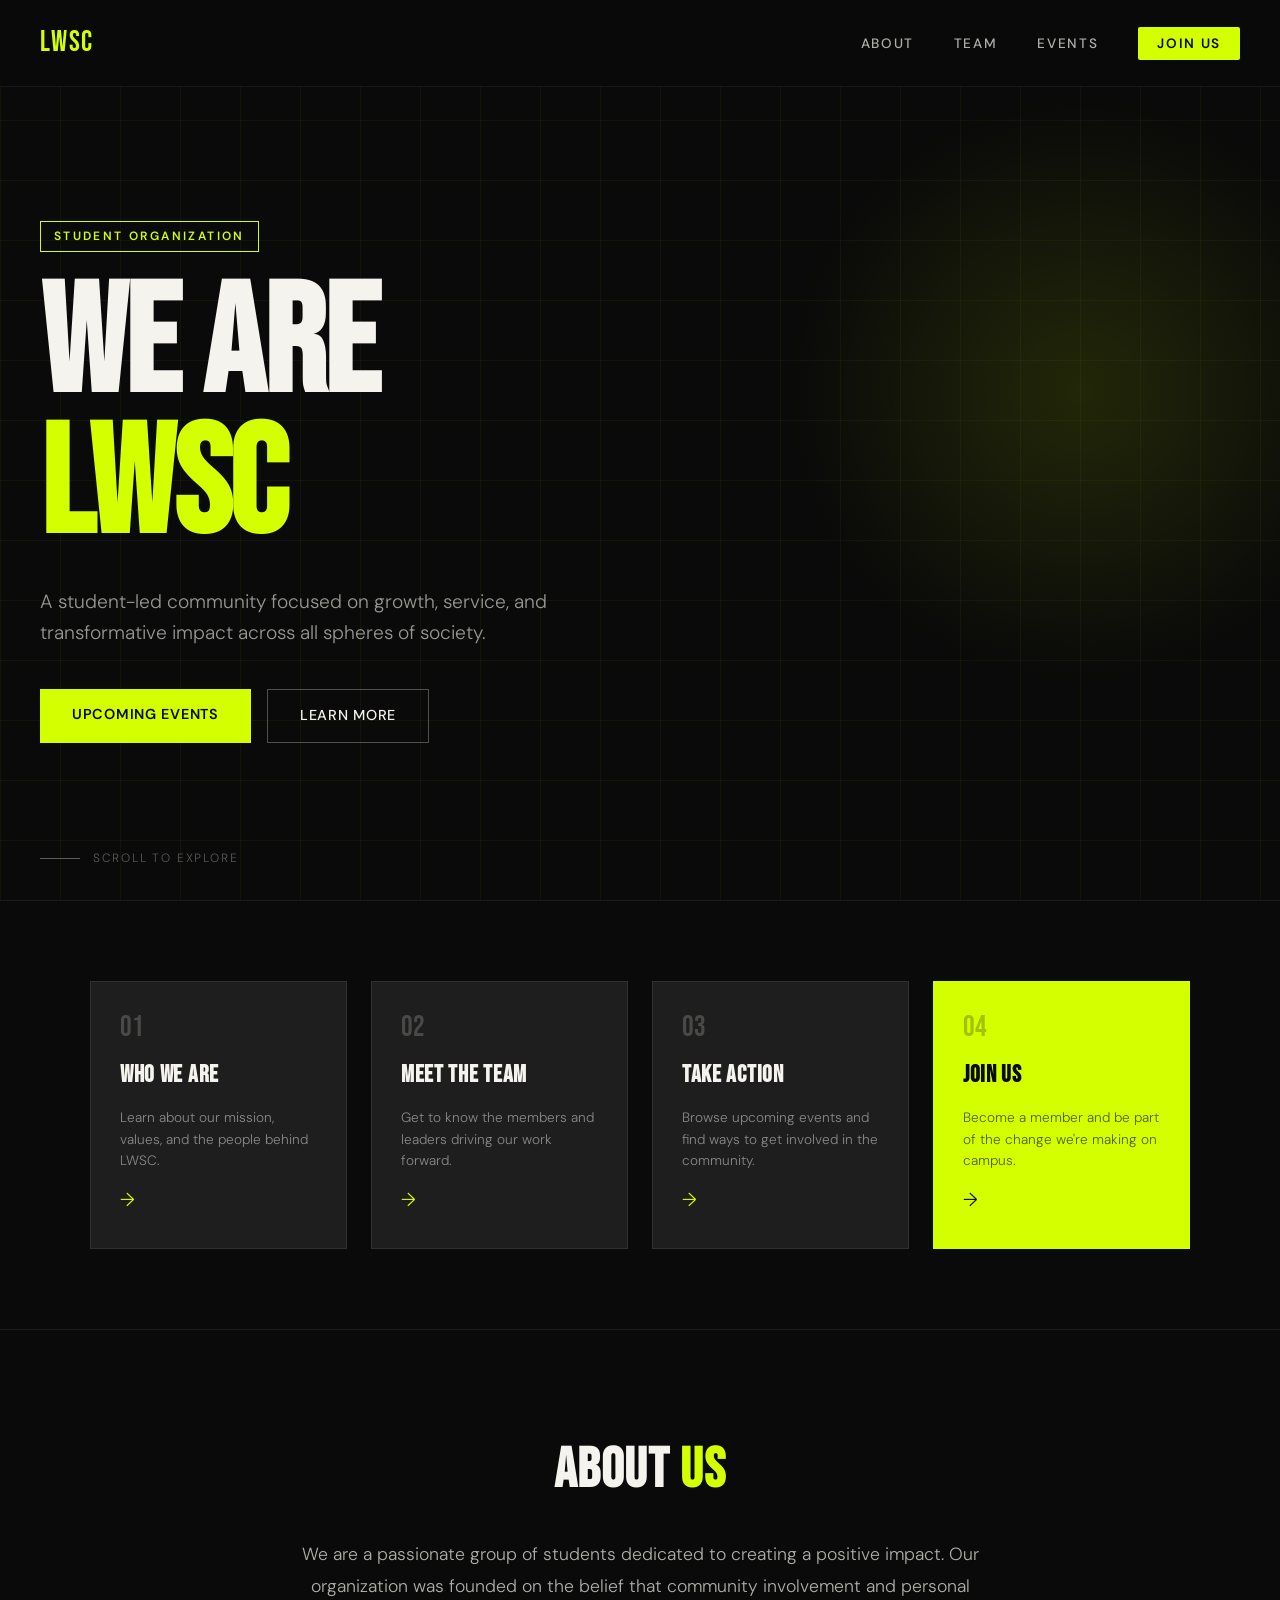
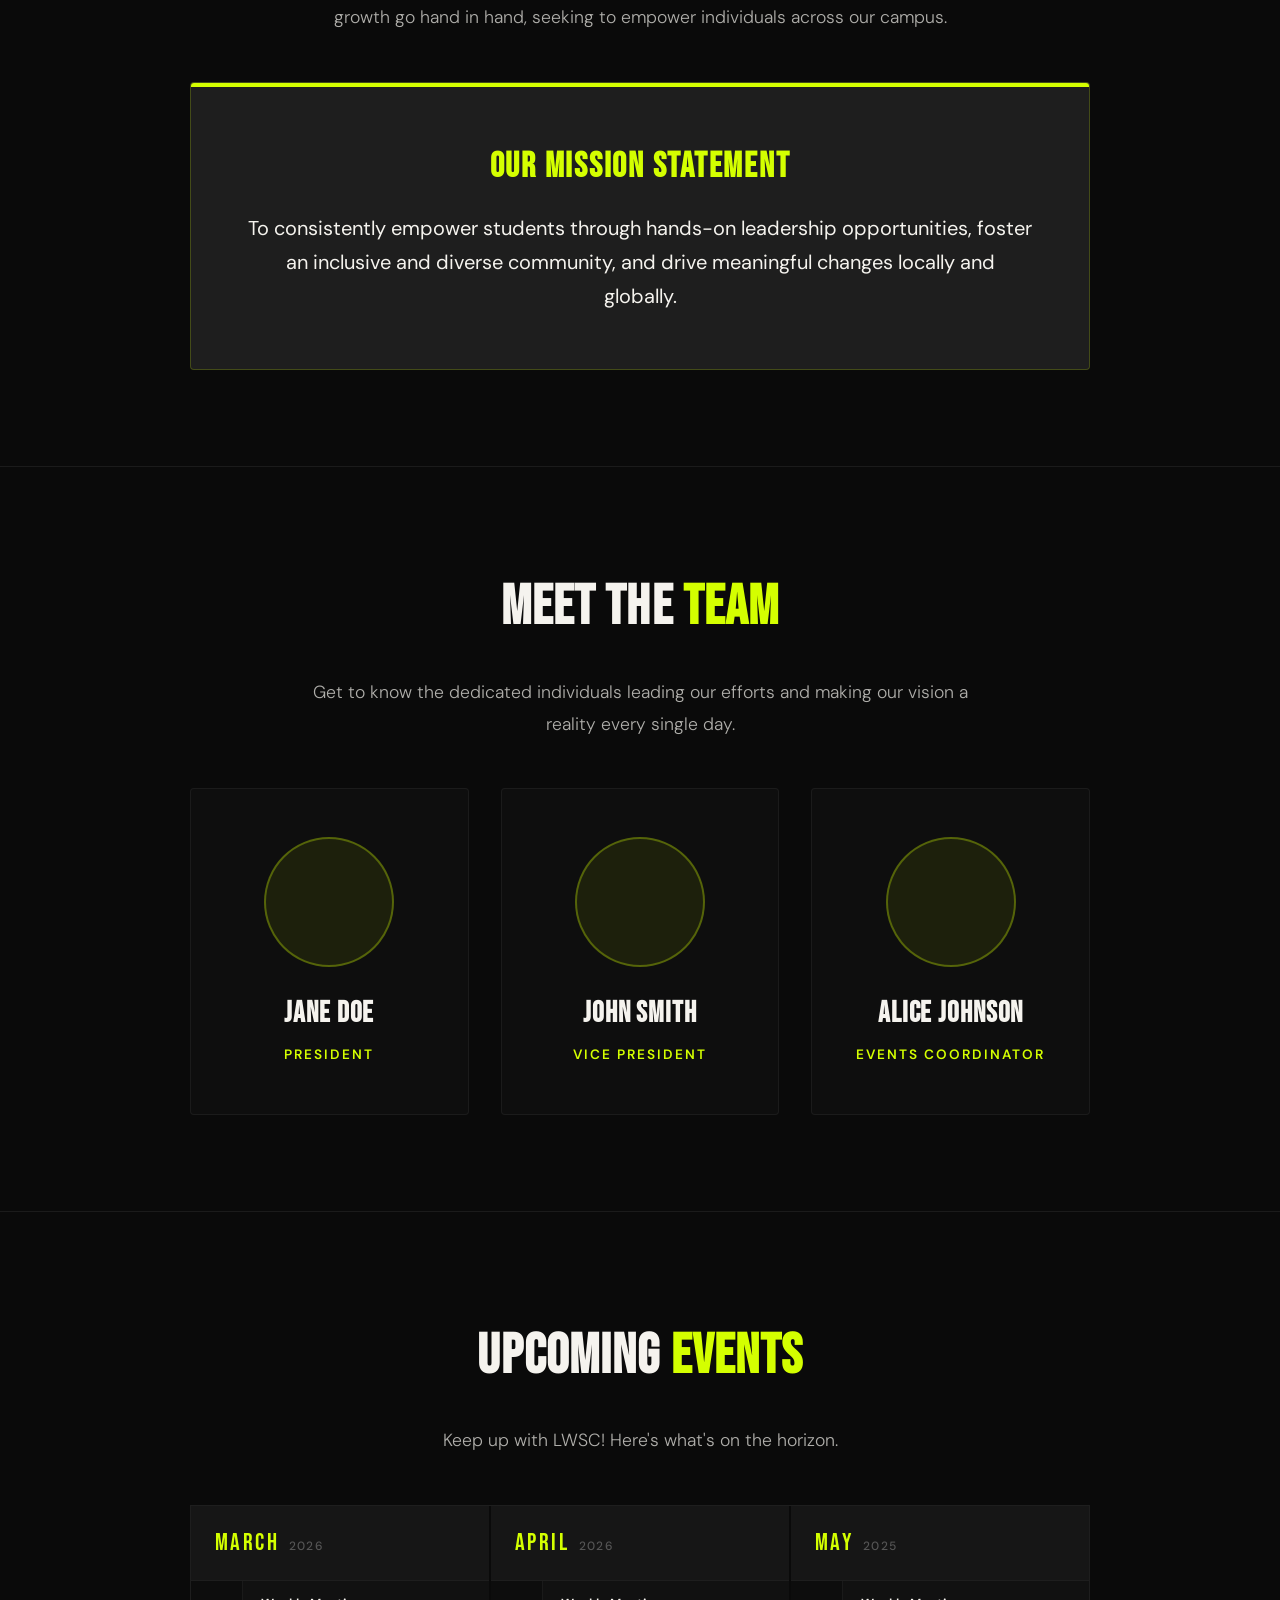
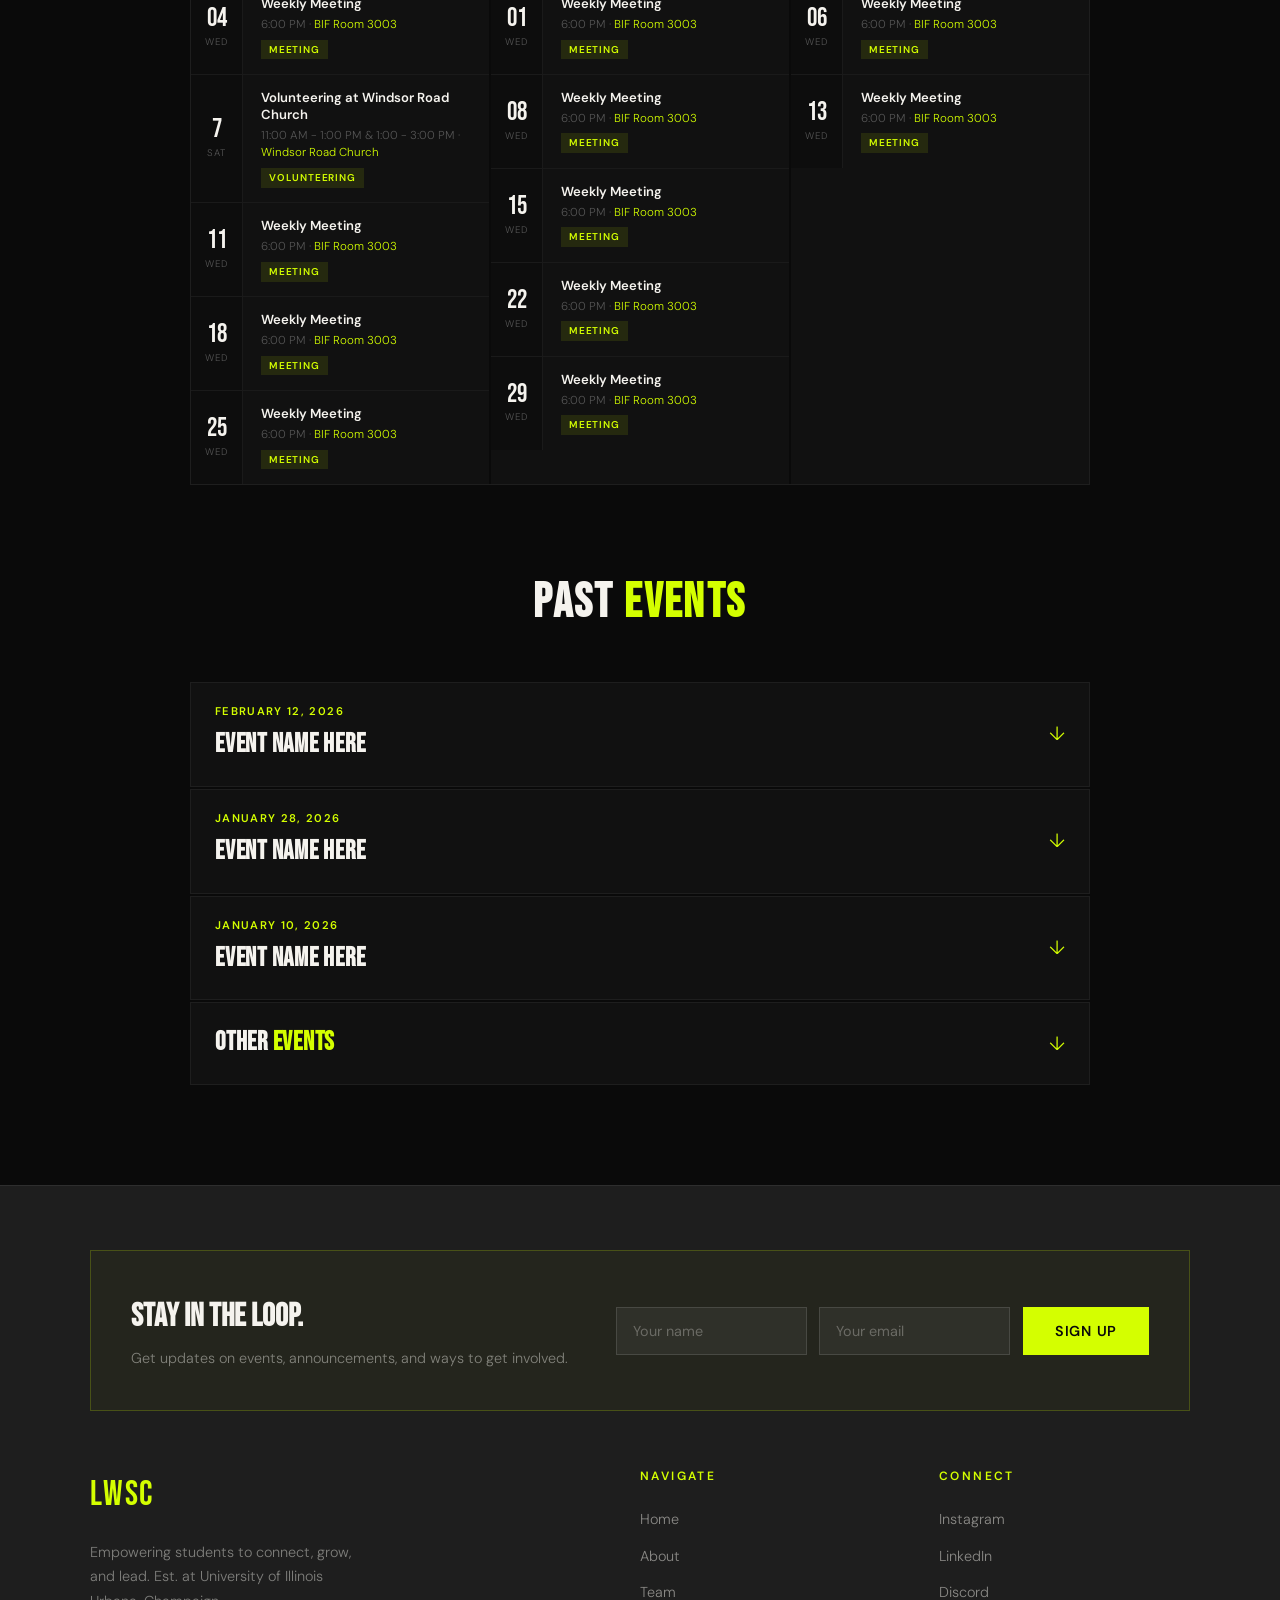
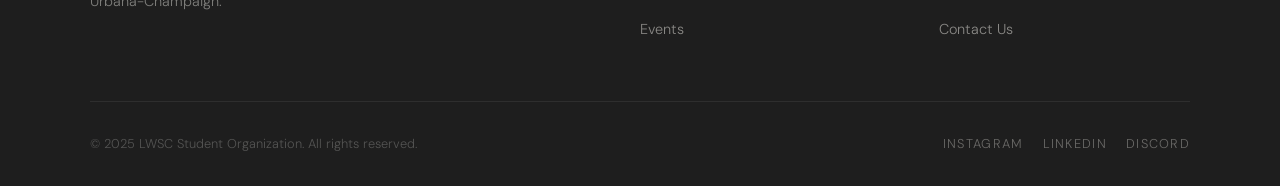
==== commit 2aae8a86: "Added Calander for future events, and a template for past events section" ====
--- a/index.html
+++ b/index.html
@@ -1,5 +1,6 @@
 <!DOCTYPE html>
 <html lang="en">
+
 <head>
   <meta charset="UTF-8" />
   <meta name="viewport" content="width=device-width, initial-scale=1.0" />
@@ -10,6 +11,7 @@
     rel="stylesheet" />
   <link rel="stylesheet" href="style.css" />
 </head>
+
 <body>
 
   <!-- ═══ NAVBAR (Person 1) ═══════════════════════════════ -->
@@ -32,40 +34,30 @@
 
   <!-- Mobile Menu -->
   <div class="mobile-menu" id="mobileMenu">
-    <a href="#about"   onclick="closeMobile()">About</a>
-    <a href="#team"    onclick="closeMobile()">Team</a>
-    <a href="#events"  onclick="closeMobile()">Events</a>
+    <a href="#about" onclick="closeMobile()">About</a>
+    <a href="#team" onclick="closeMobile()">Team</a>
+    <a href="#events" onclick="closeMobile()">Events</a>
     <a href="#contact" onclick="closeMobile()">Join Us</a>
   </div>
 
   <!-- ═══ HERO (Person 1) ══════════════════════════════════ -->
-  <section id="hero" class="hero">
-
-    <!-- Responsive hero image — sits at top in normal flow -->
-    <picture class="hero-picture">
-      <img src="images/hero-protest.jpg" alt="Students protesting and organizing at night">
-    </picture>
-
-    <!-- Content sits BELOW the image -->
+  <section id="hero">
     <div class="hero-content">
       <span class="hero-tag">Student Organization</span>
-      <h1 class="hero-title">We Are Left Wing<br /><span>Students For Change</span></h1>
+      <h1 class="hero-title">We Are<br /><span>LWSC</span></h1>
       <p class="hero-subtitle">
         <!-- TODO: Add your org's one-line mission here -->
         A student-led community focused on growth, service, and transformative impact across all spheres of society.
       </p>
       <div class="hero-actions">
         <a href="#events" class="btn-primary">Upcoming Events</a>
-        <a href="#about"  class="btn-secondary">Learn More</a>
-      </div>
-
-      <!-- Scroll hint lives inside content so it is never blocked -->
-      <div class="scroll-hint">
-        <div class="scroll-line"></div>
-        Scroll to explore
-      </div>
-    </div>
-
+        <a href="#about" class="btn-secondary">Learn More</a>
+      </div>
+    </div>
+    <div class="scroll-hint">
+      <div class="scroll-line"></div>
+      Scroll to explore
+    </div>
   </section>
 
   <!-- ═══ CARD GRID (Person 1) ════════════════════════════ -->
@@ -155,13 +147,356 @@
   </section>
 
   <!-- ═══ EVENTS + CONTACT — Placeholder for Person 3 ══════ -->
-  <section id="events" class="section-stub">
-    <span class="stub-label">Person 3's Section</span>
-    <p class="stub-title">Events &amp; Contact</p>
-    <p class="stub-note">Replace this placeholder with your Events cards and Contact form.</p>
-  </section>
-  <section id="contact"></section>
-
+<section id="events" class="events-section">
+  <div class="content-container">
+    <h2 class="section-title">Upcoming <span>Events</span></h2>
+    <p class="section-text">
+      Keep up with LWSC! Here's what's on the horizon.
+    </p>
+
+    <div class="calendar-wrapper">
+     
+      <!-- ── MARCH ── -->
+      <div class="calendar-month">
+        <div class="month-header">
+          <span class="month-name">March</span>
+          <span class="month-year">2026</span>
+        </div>
+        <ul class="month-events">
+          <li class="month-event" onclick="toggleEvent(this)">
+            <div class="event-day">
+              <span class="day-num">04</span>
+              <span class="day-label">Wed</span>
+            </div>
+            <div class="event-info">
+              <div class="event-title">Weekly Meeting</div>
+              <div class="event-meta">
+                <span>6:00 PM · <a href="https://maps.app.goo.gl/SZJLUjDi2aqG8bYT9" target="_blank" style="color: var(--accent);">BIF Room 3003</a></span>
+              </div>
+              <span class="event-tag">Meeting</span>
+              <div class="event-details">
+                <p class="event-desc">Join us to discuss GOTV plans for the midterm elections and hear from candidate for Champaign Executive, Sanford Hess! </p>
+              </div>
+            </div>
+          </li>
+          <li class="month-event" onclick="toggleEvent(this)">
+            <div class="event-day">
+              <span class="day-num">7</span>
+              <span class="day-label">Sat</span>
+            </div>
+            <div class="event-info">
+              <div class="event-title">Volunteering at Windsor Road Church</div>
+              <div class="event-meta">
+                <span>11:00 AM - 1:00 PM & 1:00 - 3:00 PM · <a href="https://maps.app.goo.gl/hd46xtxcMzxoxTV39" target="_blank" style="color: var(--accent);">Windsor Road Church</a></span>
+              </div>
+              <span class="event-tag">Volunteering</span>
+              <div class="event-details">
+                <p class="event-desc">Assist community shoppers during the Free Food Store shopping time. Register at the link below one day in advance! (More info provided in the link)  
+                  <a href="https://windsorroad.churchcenter.com/calendar/event/207028616" target="_blank" style="color: var(--accent);">Volunteering Link</a></span>
+                </p>
+              </div>
+            </div>
+          </li>
+          <li class="month-event" onclick="toggleEvent(this)">
+            <div class="event-day">
+              <span class="day-num">11</span>
+              <span class="day-label">Wed</span>
+            </div>
+            <div class="event-info">
+              <div class="event-title">Weekly Meeting</div>
+              <div class="event-meta">
+                <span>6:00 PM · <a href="https://maps.app.goo.gl/SZJLUjDi2aqG8bYT9" target="_blank" style="color: var(--accent);">BIF Room 3003</a></span>
+              </div>
+              <span class="event-tag">Meeting</span>
+              <div class="event-details">
+                <p class="event-desc">TBD</p>
+              </div>
+            </div>
+          </li>
+          <li class="month-event" onclick="toggleEvent(this)">
+            <div class="event-day">
+              <span class="day-num">18</span>
+              <span class="day-label">Wed</span>
+            </div>
+            <div class="event-info">
+              <div class="event-title">Weekly Meeting</div>
+              <div class="event-meta">
+                <span>6:00 PM · <a href="https://maps.app.goo.gl/SZJLUjDi2aqG8bYT9" target="_blank" style="color: var(--accent);">BIF Room 3003</a></span>
+              </div>
+              <span class="event-tag">Meeting</span>
+              <div class="event-details">
+                <p class="event-desc">TBD</p>
+              </div>
+            </div>
+          </li>
+          <li class="month-event" onclick="toggleEvent(this)">
+            <div class="event-day">
+              <span class="day-num">25</span>
+              <span class="day-label">Wed</span>
+            </div>
+            <div class="event-info">
+              <div class="event-title">Weekly Meeting</div>
+              <div class="event-meta">
+                <span>6:00 PM · <a href="https://maps.app.goo.gl/SZJLUjDi2aqG8bYT9" target="_blank" style="color: var(--accent);">BIF Room 3003</a></span>
+              </div>
+              <span class="event-tag">Meeting</span>
+              <div class="event-details">
+                <p class="event-desc">TBD</p>
+              </div>
+            </div>
+          </li>
+        </ul>
+      </div>
+
+      <!-- ── APRIL ── -->
+      <div class="calendar-month">
+        <div class="month-header">
+          <span class="month-name">April</span>
+          <span class="month-year">2026</span>
+        </div>
+        <ul class="month-events">
+          <li class="month-event" onclick="toggleEvent(this)">
+            <div class="event-day">
+              <span class="day-num">01</span>
+              <span class="day-label">Wed</span>
+            </div>
+            <div class="event-info">
+              <div class="event-title">Weekly Meeting</div>
+              <div class="event-meta">
+                <span>6:00 PM · <a href="https://maps.app.goo.gl/SZJLUjDi2aqG8bYT9" target="_blank" style="color: var(--accent);">BIF Room 3003</a></span>
+              </div>
+              <span class="event-tag">Meeting</span>
+              <div class="event-details">
+                <p class="event-desc">TBD</p>
+              </div>
+            </div>
+          </li>
+          <li class="month-event" onclick="toggleEvent(this)">
+            <div class="event-day">
+              <span class="day-num">08</span>
+              <span class="day-label">Wed</span>
+            </div>
+            <div class="event-info">
+              <div class="event-title">Weekly Meeting</div>
+              <div class="event-meta">
+                <span>6:00 PM · <a href="https://maps.app.goo.gl/SZJLUjDi2aqG8bYT9" target="_blank" style="color: var(--accent);">BIF Room 3003</a></span>
+              </div>
+              <span class="event-tag">Meeting</span>
+              <div class="event-details">
+                <p class="event-desc">TBD</p>
+              </div>
+            </div>
+          </li>
+          <li class="month-event" onclick="toggleEvent(this)">
+            <div class="event-day">
+              <span class="day-num">15</span>
+              <span class="day-label">Wed</span>
+            </div>
+            <div class="event-info">
+              <div class="event-title">Weekly Meeting</div>
+              <div class="event-meta">
+                <span>6:00 PM · <a href="https://maps.app.goo.gl/SZJLUjDi2aqG8bYT9" target="_blank" style="color: var(--accent);">BIF Room 3003</a></span>
+              </div>
+              <span class="event-tag">Meeting</span>
+              <div class="event-details">
+                <p class="event-desc">TBD</p>
+              </div>
+            </div>
+          </li>
+          <li class="month-event" onclick="toggleEvent(this)">
+            <div class="event-day">
+              <span class="day-num">22</span>
+              <span class="day-label">Wed</span>
+            </div>
+            <div class="event-info">
+              <div class="event-title">Weekly Meeting</div>
+              <div class="event-meta">
+                <span>6:00 PM · <a href="https://maps.app.goo.gl/SZJLUjDi2aqG8bYT9" target="_blank" style="color: var(--accent);">BIF Room 3003</a></span>
+              </div>
+              <span class="event-tag">Meeting</span>
+              <div class="event-details">
+                <p class="event-desc">TBD</p>
+              </div>
+            </div>
+          </li>
+          <li class="month-event" onclick="toggleEvent(this)">
+            <div class="event-day">
+              <span class="day-num">29</span>
+              <span class="day-label">Wed</span>
+            </div>
+            <div class="event-info">
+              <div class="event-title">Weekly Meeting</div>
+              <div class="event-meta">
+                <span>6:00 PM · <a href="https://maps.app.goo.gl/SZJLUjDi2aqG8bYT9" target="_blank" style="color: var(--accent);">BIF Room 3003</a></span>
+              </div>
+              <span class="event-tag">Meeting</span>
+              <div class="event-details">
+                <p class="event-desc">TBD</p>
+              </div>
+            </div>
+          </li>
+        </ul>
+      </div>
+
+      <!-- ── MAY ── -->
+      <div class="calendar-month">
+        <div class="month-header">
+          <span class="month-name">May</span>
+          <span class="month-year">2025</span>
+        </div>
+        <ul class="month-events">
+          <li class="month-event" onclick="toggleEvent(this)">
+            <div class="event-day">
+              <span class="day-num">06</span>
+              <span class="day-label">Wed</span>
+            </div>
+            <div class="event-info">
+              <div class="event-title">Weekly Meeting</div>
+              <div class="event-meta">
+                <span>6:00 PM · <a href="https://maps.app.goo.gl/SZJLUjDi2aqG8bYT9" target="_blank" style="color: var(--accent);">BIF Room 3003</a></span>
+              </div>
+              <span class="event-tag">Meeting</span>
+              <div class="event-details">
+                <p class="event-desc">TBD</p>
+              </div>
+            </div>
+          </li>
+          <li class="month-event" onclick="toggleEvent(this)">
+            <div class="event-day">
+              <span class="day-num">13</span>
+              <span class="day-label">Wed</span>
+            </div>
+            <div class="event-info">
+              <div class="event-title">Weekly Meeting</div>
+              <div class="event-meta">
+                <span>6:00 PM · <a href="https://maps.app.goo.gl/SZJLUjDi2aqG8bYT9" target="_blank" style="color: var(--accent);">BIF Room 3003</a></span>
+              </div>
+              <span class="event-tag">Meeting</span>
+              <div class="event-details">
+                <p class="event-desc">TBD</p>
+              </div>
+            </div>
+          </li>
+        </ul>
+      </div>
+
+    </div>
+    <!-- ── PAST EVENTS ── -->
+    <div class="past-events">
+      <h3 class="past-events-title">Past <span>Events</span></h3>
+
+      <div class="past-events-list">
+
+        <!-- ── EVENT 1 ── -->
+        <div class="past-event" onclick="togglePastEvent(this)">
+          <div class="past-event-header">
+            <div class="past-event-header-left">
+              <span class="past-event-date">February 12, 2026</span>
+              <h4 class="past-event-name">Event Name Here</h4>
+            </div>
+            <span class="past-event-arrow">↓</span>
+          </div>
+          <div class="past-event-body">
+            <div class="slideshow" data-index="0">
+              <div class="slides">
+                <img src="images/event1-photo1.jpg" alt="Event 1 Photo 1" />
+                <img src="images/event1-photo2.jpg" alt="Event 1 Photo 2" />
+                <img src="images/event1-photo3.jpg" alt="Event 1 Photo 3" />
+              </div>
+              <div class="slide-dots"></div>
+            </div>
+          </div>
+        </div>
+
+        <!-- ── EVENT 2 ── -->
+        <div class="past-event" onclick="togglePastEvent(this)">
+          <div class="past-event-header">
+            <div class="past-event-header-left">
+              <span class="past-event-date">January 28, 2026</span>
+              <h4 class="past-event-name">Event Name Here</h4>
+            </div>
+            <span class="past-event-arrow">↓</span>
+          </div>
+          <div class="past-event-body">
+            <div class="slideshow" data-index="0">
+              <div class="slides">
+                <img src="images/event2-photo1.jpg" alt="Event 2 Photo 1" />
+                <img src="images/event2-photo2.jpg" alt="Event 2 Photo 2" />
+                <img src="images/event2-photo3.jpg" alt="Event 2 Photo 3" />
+              </div>
+              <div class="slide-dots"></div>
+            </div>
+          </div>
+        </div>
+
+        <!-- ── EVENT 3 ── -->
+        <div class="past-event" onclick="togglePastEvent(this)">
+          <div class="past-event-header">
+            <div class="past-event-header-left">
+              <span class="past-event-date">January 10, 2026</span>
+              <h4 class="past-event-name">Event Name Here</h4>
+            </div>
+            <span class="past-event-arrow">↓</span>
+          </div>
+          <div class="past-event-body">
+            <div class="slideshow" data-index="0">
+              <div class="slides">
+                <img src="images/event3-photo1.jpg" alt="Event 3 Photo 1" />
+                <img src="images/event3-photo2.jpg" alt="Event 3 Photo 2" />
+                <img src="images/event3-photo3.jpg" alt="Event 3 Photo 3" />
+              </div>
+              <div class="slide-dots"></div>
+            </div>
+          </div>
+        </div>
+
+        <!-- ── TEMPLATE FOR MORE EVENTS — uncomment and fill in ──
+        <div class="past-event" onclick="togglePastEvent(this)">
+          <div class="past-event-header">
+            <div class="past-event-header-left">
+              <span class="past-event-date">Month Day, Year</span>
+              <h4 class="past-event-name">Event Name Here</h4>
+            </div>
+            <span class="past-event-arrow">↓</span>
+          </div>
+          <div class="past-event-body">
+            <div class="slideshow" data-index="0">
+              <div class="slides">
+                <img src="images/eventX-photo1.jpg" alt="Photo 1" />
+                <img src="images/eventX-photo2.jpg" alt="Photo 2" />
+                <img src="images/eventX-photo3.jpg" alt="Photo 3" />
+              </div>
+              <div class="slide-dots"></div>
+            </div>
+          </div>
+        </div>
+        -->
+        <!-- ── OTHER EVENTS ── -->
+        <div class="past-event" onclick="togglePastEvent(this)">
+          <div class="past-event-header">
+            <div class="past-event-header-left">
+              <h4 class="past-event-name">Other <span style="color: var(--accent);">Events</span></h4>
+            </div>
+            <span class="past-event-arrow">↓</span>
+          </div>
+          <div class="past-event-body">
+            <div class="slideshow">
+              <div class="slides">
+                <img src="images/other1.jpg" alt="Other Event Photo 1" />
+                <img src="images/other2.jpg" alt="Other Event Photo 2" />
+                <img src="images/other3.jpg" alt="Other Event Photo 3" />
+                <img src="images/other4.jpg" alt="Other Event Photo 4" />
+                <!-- add more images here as needed -->
+              </div>
+              <div class="slide-dots"></div>
+            </div>
+          </div>
+        </div>
+
+      </div>
+    </div>
+  </div>
+</section>
   <!-- ═══ FOOTER (Person 1) ════════════════════════════════ -->
   <footer>
 
@@ -202,7 +537,7 @@
         <h4>Connect</h4>
         <ul>
           <!-- TODO: Add real social links -->
-          <li><a href="https://www.instagram.com/lwsc_uiuc?utm_source=ig_web_button_share_sheet&igsh=ZDNlZDc0MzIxNw==" target="_blank">Instagram</a></li>
+          <li><a href="#">Instagram</a></li>
           <li><a href="#">LinkedIn</a></li>
           <li><a href="#">Discord</a></li>
           <li><a href="#contact">Contact Us</a></li>
@@ -213,7 +548,7 @@
     <div class="footer-bottom">
       <p>© 2025 LWSC Student Organization. All rights reserved.</p>
       <div class="footer-socials">
-        <a href="https://www.instagram.com/lwsc_uiuc?utm_source=ig_web_button_share_sheet&igsh=ZDNlZDc0MzIxNw==" target="_blank">Instagram</a>
+        <a href="#">Instagram</a>
         <a href="#">LinkedIn</a>
         <a href="#">Discord</a>
       </div>
@@ -222,7 +557,9 @@
 
   <script src="script.js"></script>
 </body>
+
 </html>
+
 
 <!-- <!DOCTYPE html>
 <html lang="en">
--- a/style.css
+++ b/style.css
@@ -1,35 +1,23 @@
 /* ─────────────────────────────────────────────────────────
    style.css — LWSC Student Organization
    ─────────────────────────────────────────────────────────
-   COLOR SYSTEM
-   --bg:        #A7C6DA  Pale Blue  — main background
-   --text:      #000000  Black      — main text
-   --primary:   #21FA90  Neon Green — CTA buttons
-   --secondary: #096B72  Deep Teal  — cards, nav, footer
-   --accent:    #F71735  Red        — pops & warnings
-   --white:     #ffffff  Pure white — text on dark sections
-
    TABLE OF CONTENTS
    1. CSS Variables
    2. Reset
    3. Navbar
    4. Hero
-   5. Placeholder Sections
-   6. Card Grid
-   7. Footer Signup
-   8. Footer
-   6.5. About & Team (Person 2)
-   9. Responsive
+   5. Placeholder Sections (teammates fill these in)
+   6. Footer
+   7. Responsive
 ───────────────────────────────────────────────────────── */
 
 /* ─── 1. CSS Variables ──────────────────────────────────── */
 :root {
-  --bg:            #A7C6DA;
-  --text:          #000000;
-  --primary:       #21FA90;
-  --secondary:     #096B72;
-  --accent:        #F71735;
-  --white:         #ffffff;
+  --black:         #0a0a0a;
+  --white:         #f5f3ee;
+  --accent:        #d4ff00;
+  --gray:          #1e1e1e;
+  --mid:           #555;
   --font-display:  'Bebas Neue', sans-serif;
   --font-body:     'DM Sans', sans-serif;
 }
@@ -42,8 +30,8 @@
 }
 html { scroll-behavior: smooth; }
 body {
-  background: var(--bg);
-  color: var(--text);
+  background: var(--black);
+  color: var(--white);
   font-family: var(--font-body);
   font-weight: 300;
   line-height: 1.6;
@@ -61,8 +49,9 @@
   align-items: center;
   justify-content: space-between;
   padding: 1.25rem 2.5rem;
-  background: #096B72;
-  box-shadow: 0 2px 16px rgba(0, 0, 0, 0.25);
+  background: rgba(10, 10, 10, 0.85);
+  backdrop-filter: blur(12px);
+  border-bottom: 1px solid rgba(255, 255, 255, 0.06);
   transition: padding 0.3s;
 }
 nav.scrolled { padding: 0.8rem 2.5rem; }
@@ -71,7 +60,7 @@
   font-family: var(--font-display);
   font-size: 1.8rem;
   letter-spacing: 0.05em;
-  color: var(--primary);
+  color: var(--accent);
 }
 
 .nav-links {
@@ -84,25 +73,20 @@
   font-weight: 500;
   letter-spacing: 0.12em;
   text-transform: uppercase;
-  color: rgba(255, 255, 255, 0.75);
-  padding: 0.3rem 0.5rem;
-  border-radius: 3px;
-  transition: color 0.2s, background 0.2s;
-}
-.nav-links a:hover {
-  color: #ffffff;
-  background: rgba(255, 255, 255, 0.1);
-}
+  color: rgba(245, 243, 238, 0.7);
+  transition: color 0.2s;
+}
+.nav-links a:hover { color: var(--accent); }
 
 .nav-cta {
-  background: var(--primary);
-  color: var(--text) !important;
+  background: var(--accent);
+  color: var(--black) !important;
   padding: 0.5rem 1.2rem;
   border-radius: 2px;
   font-weight: 600 !important;
   transition: opacity 0.2s !important;
 }
-.nav-cta:hover { opacity: 0.85; color: var(--text) !important; }
+.nav-cta:hover { opacity: 0.85; color: var(--black) !important; }
 
 /* Hamburger */
 .hamburger {
@@ -130,7 +114,7 @@
   display: none;
   position: fixed;
   top: 0; left: 0; right: 0; bottom: 0;
-  background: var(--secondary);
+  background: var(--black);
   z-index: 99;
   flex-direction: column;
   align-items: center;
@@ -145,60 +129,150 @@
   color: var(--white);
   transition: color 0.2s;
 }
-.mobile-menu a:hover { color: var(--primary); }
+.mobile-menu a:hover { color: var(--accent); }
 
 /* ─── 4. Hero ───────────────────────────────────────────── */
 #hero {
-  display: block;
+  min-height: 100vh;
+  display: flex;
+  flex-direction: column;
+  justify-content: center;
+  padding: 8rem 2.5rem 4rem;
   position: relative;
-  padding: 0;
   overflow: hidden;
-  padding-top: 4.5rem;
-  background: var(--bg);
-}
-
-/* Image sits first in normal document flow, full width */
-.hero-picture {
-  display: block;
-  width: 100%;
-  line-height: 0;
-}
-
-.hero-picture img {
-  display: block;
-  width: 100%;
-  height: 70vh;
-  object-fit: cover;
-}
-
-/* Content sits BELOW the image in normal flow */
+}
+
+/* Animated background grid */
+#hero::before {
+  content: '';
+  position: absolute;
+  inset: 0;
+  background-image:
+    linear-gradient(rgba(212, 255, 0, 0.04) 1px, transparent 1px),
+    linear-gradient(90deg, rgba(212, 255, 0, 0.04) 1px, transparent 1px);
+  background-size: 60px 60px;
+  animation: gridMove 20s linear infinite;
+}
+@keyframes gridMove {
+  0%   { transform: translateY(0); }
+  100% { transform: translateY(60px); }
+}
+
+/* Glow blob */
+#hero::after {
+  content: '';
+  position: absolute;
+  width: 600px;
+  height: 600px;
+  background: radial-gradient(circle, rgba(212, 255, 0, 0.12) 0%, transparent 70%);
+  top: 10%;
+  right: -100px;
+  border-radius: 50%;
+  pointer-events: none;
+}
+
 .hero-content {
+  position: relative;
+  z-index: 1;
   max-width: 900px;
-  margin: 0 auto;
-  padding: 3.5rem 2.5rem 2rem;
-  text-align: center;
-}
-
-/* Scroll hint sits below content, not floating absolute */
+}
+
+.hero-tag {
+  display: inline-block;
+  font-size: 0.75rem;
+  font-weight: 600;
+  letter-spacing: 0.2em;
+  text-transform: uppercase;
+  color: var(--accent);
+  border: 1px solid var(--accent);
+  padding: 0.3rem 0.8rem;
+  margin-bottom: 1.5rem;
+  opacity: 0;
+  animation: fadeUp 0.6s 0.2s forwards;
+}
+
+.hero-title {
+  font-family: var(--font-display);
+  font-size: clamp(4rem, 12vw, 10rem);
+  line-height: 0.92;
+  letter-spacing: -0.01em;
+  color: var(--white);
+  opacity: 0;
+  animation: fadeUp 0.7s 0.4s forwards;
+}
+.hero-title span { color: var(--accent); }
+
+.hero-subtitle {
+  margin-top: 1.8rem;
+  font-size: clamp(1rem, 2vw, 1.2rem);
+  color: rgba(245, 243, 238, 0.6);
+  max-width: 520px;
+  opacity: 0;
+  animation: fadeUp 0.7s 0.6s forwards;
+}
+
+.hero-actions {
+  margin-top: 2.5rem;
+  display: flex;
+  gap: 1rem;
+  flex-wrap: wrap;
+  opacity: 0;
+  animation: fadeUp 0.7s 0.8s forwards;
+}
+
+.btn-primary {
+  background: var(--accent);
+  color: var(--black);
+  padding: 0.9rem 2rem;
+  font-family: var(--font-body);
+  font-weight: 600;
+  font-size: 0.9rem;
+  letter-spacing: 0.05em;
+  text-transform: uppercase;
+  border: none;
+  cursor: pointer;
+  display: inline-block;
+  transition: transform 0.2s, opacity 0.2s;
+}
+.btn-primary:hover { transform: translateY(-2px); opacity: 0.9; }
+
+.btn-secondary {
+  background: transparent;
+  color: var(--white);
+  padding: 0.9rem 2rem;
+  font-family: var(--font-body);
+  font-weight: 500;
+  font-size: 0.9rem;
+  letter-spacing: 0.05em;
+  text-transform: uppercase;
+  border: 1px solid rgba(245, 243, 238, 0.3);
+  cursor: pointer;
+  display: inline-block;
+  transition: border-color 0.2s, color 0.2s;
+}
+.btn-secondary:hover { border-color: var(--accent); color: var(--accent); }
+
+/* Scroll indicator */
 .scroll-hint {
+  position: absolute;
+  bottom: 2rem;
+  left: 2.5rem;
   display: flex;
   align-items: center;
   gap: 0.8rem;
-  padding: 0 2.5rem 2.5rem;
   font-size: 0.75rem;
   letter-spacing: 0.15em;
   text-transform: uppercase;
-  color: rgba(0, 0, 0, 0.4);
+  color: rgba(245, 243, 238, 0.35);
   opacity: 0;
   animation: fadeUp 0.7s 1.2s forwards;
 }
 .scroll-line {
   width: 40px;
   height: 1px;
-  background: rgba(0, 0, 0, 0.2);
+  background: rgba(245, 243, 238, 0.35);
   position: relative;
   overflow: hidden;
-  flex-shrink: 0;
 }
 .scroll-line::after {
   content: '';
@@ -207,7 +281,7 @@
   top: 0;
   width: 100%;
   height: 100%;
-  background: var(--secondary);
+  background: var(--accent);
   animation: slideRight 1.5s 1.5s ease-in-out infinite;
 }
 @keyframes slideRight {
@@ -220,97 +294,8 @@
   to   { opacity: 1; transform: translateY(0); }
 }
 
-.hero-tag {
-  display: inline-block;
-  font-size: 0.75rem;
-  font-weight: 600;
-  letter-spacing: 0.2em;
-  text-transform: uppercase;
-  color: var(--secondary);
-  border: 1px solid var(--secondary);
-  padding: 0.3rem 0.8rem;
-  margin-bottom: 1.5rem;
-  opacity: 0;
-  animation: fadeUp 0.6s 0.2s forwards;
-}
-
-.hero-title {
-  font-family: 'Bebas Neue', 'TradeGothicNextLTPro-BdCn', sans-serif;
-  font-size: 57px;
-  font-weight: 400;
-  font-style: normal;
-  line-height: 1.11;
-  color: var(--secondary);
-  text-align: center;
-  text-transform: none;
-  letter-spacing: normal;
-  display: block;
-  width: 100%;
-  margin: 0 auto;
-  opacity: 0;
-  animation: fadeUp 0.7s 0.4s forwards;
-}
-.hero-title span { color: var(--secondary); }
-
-.hero-subtitle {
-  margin-top: 1.8rem;
-  margin-left: auto;
-  margin-right: auto;
-  font-size: clamp(1rem, 2vw, 1.2rem);
-  color: rgba(0, 0, 0, 0.6);
-  max-width: 520px;
-  opacity: 0;
-  animation: fadeUp 0.7s 0.6s forwards;
-}
-
-.hero-actions {
-  margin-top: 2.5rem;
-  display: flex;
-  flex-direction: column;
-  align-items: center;
-  gap: 1rem;
-  flex-wrap: wrap;
-  opacity: 0;
-  animation: fadeUp 0.7s 0.8s forwards;
-}
-
-.btn-primary {
-  background: var(--primary);
-  color: var(--text);
-  padding: 0.9rem 2rem;
-  font-family: var(--font-body);
-  font-weight: 600;
-  font-size: 0.9rem;
-  letter-spacing: 0.05em;
-  text-transform: uppercase;
-  border: none;
-  cursor: pointer;
-  display: inline-block;
-  transition: transform 0.2s, opacity 0.2s;
-}
-.btn-primary:hover { transform: translateY(-2px); opacity: 0.9; }
-
-.btn-secondary {
-  background: transparent;
-  color: var(--text);
-  padding: 0.9rem 2rem;
-  font-family: var(--font-body);
-  font-weight: 500;
-  font-size: 0.9rem;
-  letter-spacing: 0.05em;
-  text-transform: uppercase;
-  border: 1px solid rgba(0, 0, 0, 0.35);
-  cursor: pointer;
-  display: inline-block;
-  transition: border-color 0.2s, color 0.2s, background 0.2s;
-}
-.btn-secondary:hover {
-  border-color: var(--secondary);
-  background: var(--secondary);
-  color: var(--white);
-}
-
 /* ─── 5. Placeholder Sections ───────────────────────────── */
+/* teammates: delete .section-stub and replace with your own styles */
 .section-stub {
   min-height: 60vh;
   display: flex;
@@ -318,7 +303,7 @@
   align-items: center;
   justify-content: center;
   padding: 6rem 2.5rem;
-  border-top: 1px solid rgba(0, 0, 0, 0.1);
+  border-top: 1px solid rgba(255, 255, 255, 0.07);
   text-align: center;
   gap: 1rem;
 }
@@ -326,25 +311,25 @@
   font-size: 0.7rem;
   letter-spacing: 0.25em;
   text-transform: uppercase;
-  color: var(--secondary);
-  border: 1px dashed rgba(9, 107, 114, 0.5);
+  color: var(--accent);
+  border: 1px dashed rgba(212, 255, 0, 0.4);
   padding: 0.3rem 0.8rem;
 }
 .stub-title {
   font-family: var(--font-display);
   font-size: 3rem;
-  color: rgba(0, 0, 0, 0.1);
+  color: rgba(245, 243, 238, 0.15);
 }
 .stub-note {
   font-size: 0.85rem;
-  color: rgba(0, 0, 0, 0.35);
+  color: rgba(245, 243, 238, 0.25);
   max-width: 300px;
 }
 
 /* ─── 6. Card Grid ──────────────────────────────────────── */
 #cards {
   padding: 5rem 2.5rem;
-  border-top: 1px solid rgba(0, 0, 0, 0.1);
+  border-top: 1px solid rgba(255, 255, 255, 0.07);
 }
 
 .cards-grid {
@@ -360,32 +345,32 @@
   flex-direction: column;
   gap: 0.8rem;
   padding: 2rem 1.8rem;
-  border: 1px solid rgba(9, 107, 114, 0.25);
-  background: var(--secondary);
+  border: 1px solid rgba(255, 255, 255, 0.08);
+  background: var(--gray);
   transition: border-color 0.25s, transform 0.25s;
   cursor: pointer;
 }
 .card:hover {
-  border-color: var(--primary);
+  border-color: var(--accent);
   transform: translateY(-4px);
 }
 
 .card--accent {
-  background: var(--primary);
-  border-color: var(--primary);
+  background: var(--accent);
+  border-color: var(--accent);
 }
 .card--accent:hover {
-  border-color: var(--text);
+  border-color: var(--black);
   transform: translateY(-4px);
 }
 
 .card-icon {
   font-family: var(--font-display);
   font-size: 1.8rem;
-  color: rgba(255, 255, 255, 0.25);
+  color: rgba(245, 243, 238, 0.2);
   line-height: 1;
 }
-.card--accent .card-icon { color: rgba(0, 0, 0, 0.2); }
+.card--accent .card-icon { color: rgba(10, 10, 10, 0.25); }
 
 .card-title {
   font-family: var(--font-display);
@@ -393,23 +378,23 @@
   letter-spacing: 0.03em;
   color: var(--white);
 }
-.card--accent .card-title { color: var(--text); }
+.card--accent .card-title { color: var(--black); }
 
 .card-desc {
   font-size: 0.85rem;
-  color: rgba(255, 255, 255, 0.65);
+  color: rgba(245, 243, 238, 0.5);
   line-height: 1.6;
   flex: 1;
 }
-.card--accent .card-desc { color: rgba(0, 0, 0, 0.65); }
+.card--accent .card-desc { color: rgba(10, 10, 10, 0.65); }
 
 .card-arrow {
   font-size: 1.2rem;
-  color: var(--primary);
+  color: var(--accent);
   transition: transform 0.2s;
 }
 .card:hover .card-arrow { transform: translateX(4px); }
-.card--accent .card-arrow { color: var(--text); }
+.card--accent .card-arrow { color: var(--black); }
 
 /* ─── 7. Footer Signup ──────────────────────────────────── */
 .footer-signup {
@@ -419,20 +404,20 @@
   max-width: 1100px;
   margin: 0 auto 3.5rem;
   padding: 2.5rem;
-  border: 1px solid rgba(9, 107, 114, 0.3);
-  background: rgba(9, 107, 114, 0.07);
+  border: 1px solid rgba(212, 255, 0, 0.2);
+  background: rgba(212, 255, 0, 0.03);
   flex-wrap: wrap;
 }
 
 .footer-signup-text h3 {
   font-family: var(--font-display);
   font-size: 2rem;
-  color: var(--text);
+  color: var(--white);
   margin-bottom: 0.3rem;
 }
 .footer-signup-text p {
   font-size: 0.9rem;
-  color: rgba(0, 0, 0, 0.55);
+  color: rgba(245, 243, 238, 0.45);
 }
 
 .signup-form {
@@ -445,22 +430,21 @@
   flex: 1;
   min-width: 160px;
   padding: 0.85rem 1rem;
-  background: rgba(255, 255, 255, 0.7);
-  border: 1px solid rgba(0, 0, 0, 0.2);
-  color: var(--text);
+  background: rgba(255, 255, 255, 0.05);
+  border: 1px solid rgba(255, 255, 255, 0.12);
+  color: var(--white);
   font-family: var(--font-body);
   font-size: 0.9rem;
   outline: none;
   transition: border-color 0.2s;
 }
-.signup-form input::placeholder { color: rgba(0, 0, 0, 0.4); }
-.signup-form input:focus { border-color: var(--secondary); }
+.signup-form input::placeholder { color: rgba(245, 243, 238, 0.3); }
+.signup-form input:focus { border-color: var(--accent); }
 
 .signup-success {
   display: none;
   font-size: 0.9rem;
-  color: var(--secondary);
-  font-weight: 600;
+  color: var(--accent);
   width: 100%;
   margin-top: 0.5rem;
 }
@@ -468,8 +452,8 @@
 
 /* ─── 8. Footer ─────────────────────────────────────────── */
 footer {
-  background: var(--secondary);
-  border-top: 1px solid rgba(255, 255, 255, 0.1);
+  background: var(--gray);
+  border-top: 1px solid rgba(255, 255, 255, 0.07);
   padding: 4rem 2.5rem 2rem;
 }
 
@@ -480,20 +464,17 @@
   max-width: 1100px;
   margin: 0 auto;
   padding-bottom: 3rem;
-  border-bottom: 1px solid rgba(255, 255, 255, 0.1);
+  border-bottom: 1px solid rgba(255, 255, 255, 0.07);
 }
 
 .footer-brand .nav-logo {
-  font-family: var(--font-display);
   font-size: 2.2rem;
-  letter-spacing: 0.05em;
-  color: var(--primary);
   display: block;
   margin-bottom: 1rem;
 }
 .footer-brand p {
   font-size: 0.9rem;
-  color: rgba(255, 255, 255, 0.65);
+  color: rgba(245, 243, 238, 0.45);
   max-width: 280px;
   line-height: 1.7;
 }
@@ -503,14 +484,14 @@
   font-weight: 600;
   letter-spacing: 0.2em;
   text-transform: uppercase;
-  color: var(--primary);
+  color: var(--accent);
   margin-bottom: 1.2rem;
 }
 .footer-col ul { list-style: none; }
 .footer-col ul li { margin-bottom: 0.7rem; }
 .footer-col ul li a {
   font-size: 0.9rem;
-  color: rgba(255, 255, 255, 0.6);
+  color: rgba(245, 243, 238, 0.5);
   transition: color 0.2s;
 }
 .footer-col ul li a:hover { color: var(--white); }
@@ -526,7 +507,7 @@
 }
 .footer-bottom p {
   font-size: 0.8rem;
-  color: rgba(255, 255, 255, 0.35);
+  color: rgba(245, 243, 238, 0.25);
 }
 .footer-socials {
   display: flex;
@@ -536,15 +517,15 @@
   font-size: 0.8rem;
   letter-spacing: 0.1em;
   text-transform: uppercase;
-  color: rgba(255, 255, 255, 0.45);
+  color: rgba(245, 243, 238, 0.35);
   transition: color 0.2s;
 }
-.footer-socials a:hover { color: var(--primary); }
-
-/* ─── 6.5 About & Team Sections ─────────────────────────── */
+.footer-socials a:hover { color: var(--accent); }
+
+/* ─── 6.5 About & Team Sections ──────────────────────────── */
 .about-section, .team-section {
   padding: 6rem 2.5rem;
-  border-top: 1px solid rgba(0, 0, 0, 0.1);
+  border-top: 1px solid rgba(255, 255, 255, 0.07);
 }
 .content-container {
   max-width: 900px;
@@ -553,24 +534,25 @@
 .section-title {
   font-family: var(--font-display);
   font-size: 3.5rem;
-  color: var(--text);
+  color: var(--white);
   margin-bottom: 1.5rem;
   text-align: center;
   letter-spacing: 0.02em;
 }
-.section-title span { color: var(--secondary); }
-
+.section-title span {
+  color: var(--accent);
+}
 .section-text {
   font-size: 1.1rem;
-  color: rgba(0, 0, 0, 0.65);
+  color: rgba(245, 243, 238, 0.7);
   text-align: center;
   max-width: 700px;
   margin: 0 auto 3rem;
   line-height: 1.8;
 }
 .mission-box {
-  background: var(--secondary);
-  border: 1px solid rgba(255, 255, 255, 0.15);
+  background: var(--gray);
+  border: 1px solid rgba(212, 255, 0, 0.2);
   padding: 3.5rem;
   border-radius: 4px;
   text-align: center;
@@ -581,15 +563,16 @@
 .mission-box::before {
   content: '';
   position: absolute;
-  top: 0; left: 0;
+  top: 0;
+  left: 0;
   width: 100%;
   height: 4px;
-  background: var(--primary);
+  background: var(--accent);
 }
 .mission-title {
   font-family: var(--font-display);
   font-size: 2.2rem;
-  color: var(--primary);
+  color: var(--accent);
   margin-bottom: 1rem;
   letter-spacing: 0.05em;
 }
@@ -607,8 +590,8 @@
   margin-top: 3rem;
 }
 .team-member {
-  background: rgba(9, 107, 114, 0.08);
-  border: 1px solid rgba(9, 107, 114, 0.2);
+  background: rgba(255, 255, 255, 0.02);
+  border: 1px solid rgba(255, 255, 255, 0.05);
   padding: 3rem 1.5rem;
   border-radius: 4px;
   text-align: center;
@@ -616,49 +599,62 @@
 }
 .team-member:hover {
   transform: translateY(-8px);
-  border-color: var(--primary);
-  background: rgba(9, 107, 114, 0.14);
+  border-color: var(--accent);
+  background: rgba(255, 255, 255, 0.04);
 }
 .member-avatar {
   width: 130px;
   height: 130px;
-  background: rgba(9, 107, 114, 0.12);
+  background: rgba(212, 255, 0, 0.08);
   border-radius: 50%;
   margin: 0 auto 1.5rem;
-  border: 2px solid rgba(9, 107, 114, 0.35);
+  border: 2px solid rgba(212, 255, 0, 0.3);
   transition: border-color 0.3s;
 }
-.team-member:hover .member-avatar { border-color: var(--primary); }
-
+.team-member:hover .member-avatar {
+  border-color: var(--accent);
+}
 .member-name {
   font-family: var(--font-display);
   font-size: 1.8rem;
-  color: var(--text);
+  color: var(--white);
   margin-bottom: 0.4rem;
   letter-spacing: 0.03em;
 }
 .member-role {
   font-size: 0.85rem;
-  color: var(--secondary);
+  color: var(--accent);
   text-transform: uppercase;
   letter-spacing: 0.15em;
   font-weight: 600;
 }
 
-/* ─── 9. Responsive ─────────────────────────────────────── */
-@media (max-width: 1024px) {
-  .cards-grid { grid-template-columns: repeat(2, 1fr); }
-}
-
+/* ─── 7. Responsive ─────────────────────────────────────── */
 @media (max-width: 768px) {
   nav { padding: 1rem 1.5rem; }
   .nav-links { display: none; }
   .hamburger { display: flex; }
 
-  #hero { padding-top: 4.5rem; }
+  #hero { padding: 7rem 1.5rem 4rem; }
   .hero-actions { flex-direction: column; }
   .btn-primary, .btn-secondary { text-align: center; }
 
+  .footer-grid {
+    grid-template-columns: 1fr;
+    gap: 2rem;
+  }
+  .footer-bottom {
+    flex-direction: column;
+    align-items: flex-start;
+  }
+}
+
+/* ─── 9. Responsive (cards + signup) ────────────────────── */
+@media (max-width: 1024px) {
+  .cards-grid { grid-template-columns: repeat(2, 1fr); }
+}
+
+@media (max-width: 768px) {
   #cards { padding: 3.5rem 1.5rem; }
   .cards-grid { grid-template-columns: 1fr 1fr; gap: 1rem; }
 
@@ -670,11 +666,297 @@
   .signup-form { flex-direction: column; width: 100%; }
   .signup-form input { width: 100%; }
   .signup-form .btn-primary { width: 100%; text-align: center; }
-
-  .footer-grid { grid-template-columns: 1fr; gap: 2rem; }
-  .footer-bottom { flex-direction: column; align-items: flex-start; }
 }
 
 @media (max-width: 480px) {
   .cards-grid { grid-template-columns: 1fr; }
-}+}
+
+/* ── EVENTS ─────────────────────────────────────── */
+.events-section {
+  padding: 100px 2.5rem;
+  border-top: 1px solid rgba(255, 255, 255, 0.07);
+}
+
+.calendar-wrapper {
+  display: grid;
+  grid-template-columns: repeat(3, 1fr);
+  gap: 2px;
+  border: 1px solid var(--gray);
+  max-width: 900px;
+  margin: 0 auto;
+}
+
+.calendar-month {
+  background: #111;
+  overflow: hidden;
+}
+
+.month-header {
+  background: #161616;
+  padding: 18px 24px;
+  border-bottom: 1px solid var(--gray);
+  display: flex;
+  align-items: baseline;
+  gap: 10px;
+}
+
+.month-name {
+  font-family: var(--font-display);
+  font-size: 1.5rem;
+  color: var(--accent);
+  letter-spacing: 0.1em;
+}
+
+.month-year {
+  font-size: 0.75rem;
+  color: var(--mid);
+  font-weight: 500;
+  text-transform: uppercase;
+  letter-spacing: 0.1em;
+}
+
+.month-events {
+  list-style: none;
+}
+
+.month-event {
+  display: grid;
+  grid-template-columns: 52px 1fr;
+  border-bottom: 1px solid #1a1a1a;
+  transition: background 0.2s;
+  cursor: pointer;
+}
+
+.month-event:last-child { border-bottom: none; }
+.month-event:hover { background: #161616; }
+
+.event-day {
+  display: flex;
+  flex-direction: column;
+  align-items: center;
+  justify-content: center;
+  padding: 16px 0;
+  border-right: 1px solid #1a1a1a;
+  background: #0d0d0d;
+}
+
+.day-num {
+  font-family: var(--font-display);
+  font-size: 1.6rem;
+  color: var(--white);
+  line-height: 1;
+}
+
+.day-label {
+  font-size: 0.6rem;
+  color: var(--mid);
+  text-transform: uppercase;
+  letter-spacing: 0.08em;
+  margin-top: 2px;
+}
+
+.event-info {
+  padding: 14px 18px;
+}
+
+.event-title {
+  font-size: 0.82rem;
+  font-weight: 600;
+  color: var(--white);
+  margin-bottom: 4px;
+  line-height: 1.3;
+}
+
+.event-meta {
+  font-size: 0.72rem;
+  color: var(--mid);
+  line-height: 1.5;
+}
+
+.event-meta span { display: block; }
+
+.event-tag {
+  display: inline-block;
+  margin-top: 6px;
+  padding: 2px 8px;
+  font-size: 0.62rem;
+  font-weight: 600;
+  text-transform: uppercase;
+  letter-spacing: 0.08em;
+  background: rgba(212, 255, 0, 0.1);
+  color: var(--accent);
+}
+
+.event-tag.social  { background: rgba(0, 180, 255, 0.1); color: #00b4ff; }
+.event-tag.service { background: rgba(255, 196, 0, 0.1); color: #ffc400; }
+
+/* ── EVENT EXPANDABLE DETAILS ────────────────────── */
+.event-details {
+  max-height: 0;
+  overflow: hidden;
+  transition: max-height 0.35s ease, padding 0.35s ease;
+}
+
+.month-event.open .event-details {
+  max-height: 200px;
+  padding-top: 10px;
+}
+
+.event-desc {
+  font-size: 0.78rem;
+  color: rgba(245, 243, 238, 0.5);
+  line-height: 1.6;
+  margin-bottom: 10px;
+}
+
+.event-details-grid {
+  display: flex;
+  flex-wrap: wrap;
+  gap: 8px;
+  align-items: center;
+}
+
+.detail-item {
+  font-size: 0.7rem;
+  color: var(--mid);
+  background: #1a1a1a;
+  padding: 3px 10px;
+  border: 1px solid #2a2a2a;
+}
+
+.detail-rsvp {
+  font-size: 0.7rem;
+  font-weight: 600;
+  text-transform: uppercase;
+  letter-spacing: 0.08em;
+  color: var(--accent);
+  border: 1px solid var(--accent);
+  padding: 3px 10px;
+  transition: background 0.2s, color 0.2s;
+}
+
+.detail-rsvp:hover {
+  background: var(--accent);
+  color: var(--black);
+}
+/* ── PAST EVENTS ─────────────────────────────────── */
+.past-events {
+  margin-top: 80px;
+  max-width: 900px;
+  margin-left: auto;
+  margin-right: auto;
+}
+
+.past-events-title {
+  font-family: var(--font-display);
+  font-size: clamp(2rem, 4vw, 3rem);
+  color: var(--white);
+  letter-spacing: 0.05em;
+  margin-bottom: 40px;
+  text-align: center;
+}
+
+.past-events-title span { color: var(--accent); }
+
+.past-events-list {
+  display: flex;
+  flex-direction: column;
+  gap: 2px;
+}
+
+.past-event {
+  background: #111;
+  border: 1px solid #1e1e1e;
+  overflow: hidden;
+  cursor: pointer;
+  transition: border-color 0.25s;
+}
+
+.past-event:hover { border-color: var(--accent); }
+
+.past-event-header {
+  display: flex;
+  align-items: center;
+  justify-content: space-between;
+  padding: 20px 24px;
+}
+
+.past-event-header-left {
+  display: flex;
+  flex-direction: column;
+  gap: 4px;
+}
+
+.past-event-date {
+  font-size: 0.7rem;
+  color: var(--accent);
+  text-transform: uppercase;
+  letter-spacing: 0.12em;
+  font-weight: 600;
+}
+
+.past-event-name {
+  font-family: var(--font-display);
+  font-size: 1.6rem;
+  color: var(--white);
+  letter-spacing: 0.03em;
+}
+
+.past-event-arrow {
+  font-size: 1.2rem;
+  color: var(--accent);
+  transition: transform 0.3s;
+}
+
+.past-event.open .past-event-arrow { transform: rotate(180deg); }
+
+.past-event-body {
+  max-height: 0;
+  overflow: hidden;
+  transition: max-height 0.4s ease;
+}
+
+.past-event.open .past-event-body { max-height: 500px; }
+
+/* Slideshow */
+.slideshow {
+  position: relative;
+  width: 100%;
+  height: 300px;
+  overflow: hidden;
+  background: #0d0d0d;
+}
+
+.slides {
+  display: flex;
+  height: 100%;
+  transition: transform 0.6s ease;
+}
+
+.slides img {
+  min-width: 100%;
+  height: 100%;
+  object-fit: cover;
+  flex-shrink: 0;
+}
+
+.slide-dots {
+  position: absolute;
+  bottom: 12px;
+  left: 50%;
+  transform: translateX(-50%);
+  display: flex;
+  gap: 6px;
+}
+
+.slide-dot {
+  width: 6px;
+  height: 6px;
+  border-radius: 50%;
+  background: rgba(255, 255, 255, 0.3);
+  cursor: pointer;
+  transition: background 0.2s;
+}
+
+.slide-dot.active { background: var(--accent); }
--- a/style.css
+++ b/style.css
@@ -1,35 +1,23 @@
 /* ─────────────────────────────────────────────────────────
    style.css — LWSC Student Organization
    ─────────────────────────────────────────────────────────
-   COLOR SYSTEM
-   --bg:        #A7C6DA  Pale Blue  — main background
-   --text:      #000000  Black      — main text
-   --primary:   #21FA90  Neon Green — CTA buttons
-   --secondary: #096B72  Deep Teal  — cards, nav, footer
-   --accent:    #F71735  Red        — pops & warnings
-   --white:     #ffffff  Pure white — text on dark sections
-
    TABLE OF CONTENTS
    1. CSS Variables
    2. Reset
    3. Navbar
    4. Hero
-   5. Placeholder Sections
-   6. Card Grid
-   7. Footer Signup
-   8. Footer
-   6.5. About & Team (Person 2)
-   9. Responsive
+   5. Placeholder Sections (teammates fill these in)
+   6. Footer
+   7. Responsive
 ───────────────────────────────────────────────────────── */
 
 /* ─── 1. CSS Variables ──────────────────────────────────── */
 :root {
-  --bg:            #A7C6DA;
-  --text:          #000000;
-  --primary:       #21FA90;
-  --secondary:     #096B72;
-  --accent:        #F71735;
-  --white:         #ffffff;
+  --black:         #0a0a0a;
+  --white:         #f5f3ee;
+  --accent:        #d4ff00;
+  --gray:          #1e1e1e;
+  --mid:           #555;
   --font-display:  'Bebas Neue', sans-serif;
   --font-body:     'DM Sans', sans-serif;
 }
@@ -42,8 +30,8 @@
 }
 html { scroll-behavior: smooth; }
 body {
-  background: var(--bg);
-  color: var(--text);
+  background: var(--black);
+  color: var(--white);
   font-family: var(--font-body);
   font-weight: 300;
   line-height: 1.6;
@@ -61,8 +49,9 @@
   align-items: center;
   justify-content: space-between;
   padding: 1.25rem 2.5rem;
-  background: #096B72;
-  box-shadow: 0 2px 16px rgba(0, 0, 0, 0.25);
+  background: rgba(10, 10, 10, 0.85);
+  backdrop-filter: blur(12px);
+  border-bottom: 1px solid rgba(255, 255, 255, 0.06);
   transition: padding 0.3s;
 }
 nav.scrolled { padding: 0.8rem 2.5rem; }
@@ -71,7 +60,7 @@
   font-family: var(--font-display);
   font-size: 1.8rem;
   letter-spacing: 0.05em;
-  color: var(--primary);
+  color: var(--accent);
 }
 
 .nav-links {
@@ -84,25 +73,20 @@
   font-weight: 500;
   letter-spacing: 0.12em;
   text-transform: uppercase;
-  color: rgba(255, 255, 255, 0.75);
-  padding: 0.3rem 0.5rem;
-  border-radius: 3px;
-  transition: color 0.2s, background 0.2s;
-}
-.nav-links a:hover {
-  color: #ffffff;
-  background: rgba(255, 255, 255, 0.1);
-}
+  color: rgba(245, 243, 238, 0.7);
+  transition: color 0.2s;
+}
+.nav-links a:hover { color: var(--accent); }
 
 .nav-cta {
-  background: var(--primary);
-  color: var(--text) !important;
+  background: var(--accent);
+  color: var(--black) !important;
   padding: 0.5rem 1.2rem;
   border-radius: 2px;
   font-weight: 600 !important;
   transition: opacity 0.2s !important;
 }
-.nav-cta:hover { opacity: 0.85; color: var(--text) !important; }
+.nav-cta:hover { opacity: 0.85; color: var(--black) !important; }
 
 /* Hamburger */
 .hamburger {
@@ -130,7 +114,7 @@
   display: none;
   position: fixed;
   top: 0; left: 0; right: 0; bottom: 0;
-  background: var(--secondary);
+  background: var(--black);
   z-index: 99;
   flex-direction: column;
   align-items: center;
@@ -145,60 +129,150 @@
   color: var(--white);
   transition: color 0.2s;
 }
-.mobile-menu a:hover { color: var(--primary); }
+.mobile-menu a:hover { color: var(--accent); }
 
 /* ─── 4. Hero ───────────────────────────────────────────── */
 #hero {
-  display: block;
+  min-height: 100vh;
+  display: flex;
+  flex-direction: column;
+  justify-content: center;
+  padding: 8rem 2.5rem 4rem;
   position: relative;
-  padding: 0;
   overflow: hidden;
-  padding-top: 4.5rem;
-  background: var(--bg);
-}
-
-/* Image sits first in normal document flow, full width */
-.hero-picture {
-  display: block;
-  width: 100%;
-  line-height: 0;
-}
-
-.hero-picture img {
-  display: block;
-  width: 100%;
-  height: 70vh;
-  object-fit: cover;
-}
-
-/* Content sits BELOW the image in normal flow */
+}
+
+/* Animated background grid */
+#hero::before {
+  content: '';
+  position: absolute;
+  inset: 0;
+  background-image:
+    linear-gradient(rgba(212, 255, 0, 0.04) 1px, transparent 1px),
+    linear-gradient(90deg, rgba(212, 255, 0, 0.04) 1px, transparent 1px);
+  background-size: 60px 60px;
+  animation: gridMove 20s linear infinite;
+}
+@keyframes gridMove {
+  0%   { transform: translateY(0); }
+  100% { transform: translateY(60px); }
+}
+
+/* Glow blob */
+#hero::after {
+  content: '';
+  position: absolute;
+  width: 600px;
+  height: 600px;
+  background: radial-gradient(circle, rgba(212, 255, 0, 0.12) 0%, transparent 70%);
+  top: 10%;
+  right: -100px;
+  border-radius: 50%;
+  pointer-events: none;
+}
+
 .hero-content {
+  position: relative;
+  z-index: 1;
   max-width: 900px;
-  margin: 0 auto;
-  padding: 3.5rem 2.5rem 2rem;
-  text-align: center;
-}
-
-/* Scroll hint sits below content, not floating absolute */
+}
+
+.hero-tag {
+  display: inline-block;
+  font-size: 0.75rem;
+  font-weight: 600;
+  letter-spacing: 0.2em;
+  text-transform: uppercase;
+  color: var(--accent);
+  border: 1px solid var(--accent);
+  padding: 0.3rem 0.8rem;
+  margin-bottom: 1.5rem;
+  opacity: 0;
+  animation: fadeUp 0.6s 0.2s forwards;
+}
+
+.hero-title {
+  font-family: var(--font-display);
+  font-size: clamp(4rem, 12vw, 10rem);
+  line-height: 0.92;
+  letter-spacing: -0.01em;
+  color: var(--white);
+  opacity: 0;
+  animation: fadeUp 0.7s 0.4s forwards;
+}
+.hero-title span { color: var(--accent); }
+
+.hero-subtitle {
+  margin-top: 1.8rem;
+  font-size: clamp(1rem, 2vw, 1.2rem);
+  color: rgba(245, 243, 238, 0.6);
+  max-width: 520px;
+  opacity: 0;
+  animation: fadeUp 0.7s 0.6s forwards;
+}
+
+.hero-actions {
+  margin-top: 2.5rem;
+  display: flex;
+  gap: 1rem;
+  flex-wrap: wrap;
+  opacity: 0;
+  animation: fadeUp 0.7s 0.8s forwards;
+}
+
+.btn-primary {
+  background: var(--accent);
+  color: var(--black);
+  padding: 0.9rem 2rem;
+  font-family: var(--font-body);
+  font-weight: 600;
+  font-size: 0.9rem;
+  letter-spacing: 0.05em;
+  text-transform: uppercase;
+  border: none;
+  cursor: pointer;
+  display: inline-block;
+  transition: transform 0.2s, opacity 0.2s;
+}
+.btn-primary:hover { transform: translateY(-2px); opacity: 0.9; }
+
+.btn-secondary {
+  background: transparent;
+  color: var(--white);
+  padding: 0.9rem 2rem;
+  font-family: var(--font-body);
+  font-weight: 500;
+  font-size: 0.9rem;
+  letter-spacing: 0.05em;
+  text-transform: uppercase;
+  border: 1px solid rgba(245, 243, 238, 0.3);
+  cursor: pointer;
+  display: inline-block;
+  transition: border-color 0.2s, color 0.2s;
+}
+.btn-secondary:hover { border-color: var(--accent); color: var(--accent); }
+
+/* Scroll indicator */
 .scroll-hint {
+  position: absolute;
+  bottom: 2rem;
+  left: 2.5rem;
   display: flex;
   align-items: center;
   gap: 0.8rem;
-  padding: 0 2.5rem 2.5rem;
   font-size: 0.75rem;
   letter-spacing: 0.15em;
   text-transform: uppercase;
-  color: rgba(0, 0, 0, 0.4);
+  color: rgba(245, 243, 238, 0.35);
   opacity: 0;
   animation: fadeUp 0.7s 1.2s forwards;
 }
 .scroll-line {
   width: 40px;
   height: 1px;
-  background: rgba(0, 0, 0, 0.2);
+  background: rgba(245, 243, 238, 0.35);
   position: relative;
   overflow: hidden;
-  flex-shrink: 0;
 }
 .scroll-line::after {
   content: '';
@@ -207,7 +281,7 @@
   top: 0;
   width: 100%;
   height: 100%;
-  background: var(--secondary);
+  background: var(--accent);
   animation: slideRight 1.5s 1.5s ease-in-out infinite;
 }
 @keyframes slideRight {
@@ -220,97 +294,8 @@
   to   { opacity: 1; transform: translateY(0); }
 }
 
-.hero-tag {
-  display: inline-block;
-  font-size: 0.75rem;
-  font-weight: 600;
-  letter-spacing: 0.2em;
-  text-transform: uppercase;
-  color: var(--secondary);
-  border: 1px solid var(--secondary);
-  padding: 0.3rem 0.8rem;
-  margin-bottom: 1.5rem;
-  opacity: 0;
-  animation: fadeUp 0.6s 0.2s forwards;
-}
-
-.hero-title {
-  font-family: 'Bebas Neue', 'TradeGothicNextLTPro-BdCn', sans-serif;
-  font-size: 57px;
-  font-weight: 400;
-  font-style: normal;
-  line-height: 1.11;
-  color: var(--secondary);
-  text-align: center;
-  text-transform: none;
-  letter-spacing: normal;
-  display: block;
-  width: 100%;
-  margin: 0 auto;
-  opacity: 0;
-  animation: fadeUp 0.7s 0.4s forwards;
-}
-.hero-title span { color: var(--secondary); }
-
-.hero-subtitle {
-  margin-top: 1.8rem;
-  margin-left: auto;
-  margin-right: auto;
-  font-size: clamp(1rem, 2vw, 1.2rem);
-  color: rgba(0, 0, 0, 0.6);
-  max-width: 520px;
-  opacity: 0;
-  animation: fadeUp 0.7s 0.6s forwards;
-}
-
-.hero-actions {
-  margin-top: 2.5rem;
-  display: flex;
-  flex-direction: column;
-  align-items: center;
-  gap: 1rem;
-  flex-wrap: wrap;
-  opacity: 0;
-  animation: fadeUp 0.7s 0.8s forwards;
-}
-
-.btn-primary {
-  background: var(--primary);
-  color: var(--text);
-  padding: 0.9rem 2rem;
-  font-family: var(--font-body);
-  font-weight: 600;
-  font-size: 0.9rem;
-  letter-spacing: 0.05em;
-  text-transform: uppercase;
-  border: none;
-  cursor: pointer;
-  display: inline-block;
-  transition: transform 0.2s, opacity 0.2s;
-}
-.btn-primary:hover { transform: translateY(-2px); opacity: 0.9; }
-
-.btn-secondary {
-  background: transparent;
-  color: var(--text);
-  padding: 0.9rem 2rem;
-  font-family: var(--font-body);
-  font-weight: 500;
-  font-size: 0.9rem;
-  letter-spacing: 0.05em;
-  text-transform: uppercase;
-  border: 1px solid rgba(0, 0, 0, 0.35);
-  cursor: pointer;
-  display: inline-block;
-  transition: border-color 0.2s, color 0.2s, background 0.2s;
-}
-.btn-secondary:hover {
-  border-color: var(--secondary);
-  background: var(--secondary);
-  color: var(--white);
-}
-
 /* ─── 5. Placeholder Sections ───────────────────────────── */
+/* teammates: delete .section-stub and replace with your own styles */
 .section-stub {
   min-height: 60vh;
   display: flex;
@@ -318,7 +303,7 @@
   align-items: center;
   justify-content: center;
   padding: 6rem 2.5rem;
-  border-top: 1px solid rgba(0, 0, 0, 0.1);
+  border-top: 1px solid rgba(255, 255, 255, 0.07);
   text-align: center;
   gap: 1rem;
 }
@@ -326,25 +311,25 @@
   font-size: 0.7rem;
   letter-spacing: 0.25em;
   text-transform: uppercase;
-  color: var(--secondary);
-  border: 1px dashed rgba(9, 107, 114, 0.5);
+  color: var(--accent);
+  border: 1px dashed rgba(212, 255, 0, 0.4);
   padding: 0.3rem 0.8rem;
 }
 .stub-title {
   font-family: var(--font-display);
   font-size: 3rem;
-  color: rgba(0, 0, 0, 0.1);
+  color: rgba(245, 243, 238, 0.15);
 }
 .stub-note {
   font-size: 0.85rem;
-  color: rgba(0, 0, 0, 0.35);
+  color: rgba(245, 243, 238, 0.25);
   max-width: 300px;
 }
 
 /* ─── 6. Card Grid ──────────────────────────────────────── */
 #cards {
   padding: 5rem 2.5rem;
-  border-top: 1px solid rgba(0, 0, 0, 0.1);
+  border-top: 1px solid rgba(255, 255, 255, 0.07);
 }
 
 .cards-grid {
@@ -360,32 +345,32 @@
   flex-direction: column;
   gap: 0.8rem;
   padding: 2rem 1.8rem;
-  border: 1px solid rgba(9, 107, 114, 0.25);
-  background: var(--secondary);
+  border: 1px solid rgba(255, 255, 255, 0.08);
+  background: var(--gray);
   transition: border-color 0.25s, transform 0.25s;
   cursor: pointer;
 }
 .card:hover {
-  border-color: var(--primary);
+  border-color: var(--accent);
   transform: translateY(-4px);
 }
 
 .card--accent {
-  background: var(--primary);
-  border-color: var(--primary);
+  background: var(--accent);
+  border-color: var(--accent);
 }
 .card--accent:hover {
-  border-color: var(--text);
+  border-color: var(--black);
   transform: translateY(-4px);
 }
 
 .card-icon {
   font-family: var(--font-display);
   font-size: 1.8rem;
-  color: rgba(255, 255, 255, 0.25);
+  color: rgba(245, 243, 238, 0.2);
   line-height: 1;
 }
-.card--accent .card-icon { color: rgba(0, 0, 0, 0.2); }
+.card--accent .card-icon { color: rgba(10, 10, 10, 0.25); }
 
 .card-title {
   font-family: var(--font-display);
@@ -393,23 +378,23 @@
   letter-spacing: 0.03em;
   color: var(--white);
 }
-.card--accent .card-title { color: var(--text); }
+.card--accent .card-title { color: var(--black); }
 
 .card-desc {
   font-size: 0.85rem;
-  color: rgba(255, 255, 255, 0.65);
+  color: rgba(245, 243, 238, 0.5);
   line-height: 1.6;
   flex: 1;
 }
-.card--accent .card-desc { color: rgba(0, 0, 0, 0.65); }
+.card--accent .card-desc { color: rgba(10, 10, 10, 0.65); }
 
 .card-arrow {
   font-size: 1.2rem;
-  color: var(--primary);
+  color: var(--accent);
   transition: transform 0.2s;
 }
 .card:hover .card-arrow { transform: translateX(4px); }
-.card--accent .card-arrow { color: var(--text); }
+.card--accent .card-arrow { color: var(--black); }
 
 /* ─── 7. Footer Signup ──────────────────────────────────── */
 .footer-signup {
@@ -419,20 +404,20 @@
   max-width: 1100px;
   margin: 0 auto 3.5rem;
   padding: 2.5rem;
-  border: 1px solid rgba(9, 107, 114, 0.3);
-  background: rgba(9, 107, 114, 0.07);
+  border: 1px solid rgba(212, 255, 0, 0.2);
+  background: rgba(212, 255, 0, 0.03);
   flex-wrap: wrap;
 }
 
 .footer-signup-text h3 {
   font-family: var(--font-display);
   font-size: 2rem;
-  color: var(--text);
+  color: var(--white);
   margin-bottom: 0.3rem;
 }
 .footer-signup-text p {
   font-size: 0.9rem;
-  color: rgba(0, 0, 0, 0.55);
+  color: rgba(245, 243, 238, 0.45);
 }
 
 .signup-form {
@@ -445,22 +430,21 @@
   flex: 1;
   min-width: 160px;
   padding: 0.85rem 1rem;
-  background: rgba(255, 255, 255, 0.7);
-  border: 1px solid rgba(0, 0, 0, 0.2);
-  color: var(--text);
+  background: rgba(255, 255, 255, 0.05);
+  border: 1px solid rgba(255, 255, 255, 0.12);
+  color: var(--white);
   font-family: var(--font-body);
   font-size: 0.9rem;
   outline: none;
   transition: border-color 0.2s;
 }
-.signup-form input::placeholder { color: rgba(0, 0, 0, 0.4); }
-.signup-form input:focus { border-color: var(--secondary); }
+.signup-form input::placeholder { color: rgba(245, 243, 238, 0.3); }
+.signup-form input:focus { border-color: var(--accent); }
 
 .signup-success {
   display: none;
   font-size: 0.9rem;
-  color: var(--secondary);
-  font-weight: 600;
+  color: var(--accent);
   width: 100%;
   margin-top: 0.5rem;
 }
@@ -468,8 +452,8 @@
 
 /* ─── 8. Footer ─────────────────────────────────────────── */
 footer {
-  background: var(--secondary);
-  border-top: 1px solid rgba(255, 255, 255, 0.1);
+  background: var(--gray);
+  border-top: 1px solid rgba(255, 255, 255, 0.07);
   padding: 4rem 2.5rem 2rem;
 }
 
@@ -480,20 +464,17 @@
   max-width: 1100px;
   margin: 0 auto;
   padding-bottom: 3rem;
-  border-bottom: 1px solid rgba(255, 255, 255, 0.1);
+  border-bottom: 1px solid rgba(255, 255, 255, 0.07);
 }
 
 .footer-brand .nav-logo {
-  font-family: var(--font-display);
   font-size: 2.2rem;
-  letter-spacing: 0.05em;
-  color: var(--primary);
   display: block;
   margin-bottom: 1rem;
 }
 .footer-brand p {
   font-size: 0.9rem;
-  color: rgba(255, 255, 255, 0.65);
+  color: rgba(245, 243, 238, 0.45);
   max-width: 280px;
   line-height: 1.7;
 }
@@ -503,14 +484,14 @@
   font-weight: 600;
   letter-spacing: 0.2em;
   text-transform: uppercase;
-  color: var(--primary);
+  color: var(--accent);
   margin-bottom: 1.2rem;
 }
 .footer-col ul { list-style: none; }
 .footer-col ul li { margin-bottom: 0.7rem; }
 .footer-col ul li a {
   font-size: 0.9rem;
-  color: rgba(255, 255, 255, 0.6);
+  color: rgba(245, 243, 238, 0.5);
   transition: color 0.2s;
 }
 .footer-col ul li a:hover { color: var(--white); }
@@ -526,7 +507,7 @@
 }
 .footer-bottom p {
   font-size: 0.8rem;
-  color: rgba(255, 255, 255, 0.35);
+  color: rgba(245, 243, 238, 0.25);
 }
 .footer-socials {
   display: flex;
@@ -536,15 +517,15 @@
   font-size: 0.8rem;
   letter-spacing: 0.1em;
   text-transform: uppercase;
-  color: rgba(255, 255, 255, 0.45);
+  color: rgba(245, 243, 238, 0.35);
   transition: color 0.2s;
 }
-.footer-socials a:hover { color: var(--primary); }
-
-/* ─── 6.5 About & Team Sections ─────────────────────────── */
+.footer-socials a:hover { color: var(--accent); }
+
+/* ─── 6.5 About & Team Sections ──────────────────────────── */
 .about-section, .team-section {
   padding: 6rem 2.5rem;
-  border-top: 1px solid rgba(0, 0, 0, 0.1);
+  border-top: 1px solid rgba(255, 255, 255, 0.07);
 }
 .content-container {
   max-width: 900px;
@@ -553,24 +534,25 @@
 .section-title {
   font-family: var(--font-display);
   font-size: 3.5rem;
-  color: var(--text);
+  color: var(--white);
   margin-bottom: 1.5rem;
   text-align: center;
   letter-spacing: 0.02em;
 }
-.section-title span { color: var(--secondary); }
-
+.section-title span {
+  color: var(--accent);
+}
 .section-text {
   font-size: 1.1rem;
-  color: rgba(0, 0, 0, 0.65);
+  color: rgba(245, 243, 238, 0.7);
   text-align: center;
   max-width: 700px;
   margin: 0 auto 3rem;
   line-height: 1.8;
 }
 .mission-box {
-  background: var(--secondary);
-  border: 1px solid rgba(255, 255, 255, 0.15);
+  background: var(--gray);
+  border: 1px solid rgba(212, 255, 0, 0.2);
   padding: 3.5rem;
   border-radius: 4px;
   text-align: center;
@@ -581,15 +563,16 @@
 .mission-box::before {
   content: '';
   position: absolute;
-  top: 0; left: 0;
+  top: 0;
+  left: 0;
   width: 100%;
   height: 4px;
-  background: var(--primary);
+  background: var(--accent);
 }
 .mission-title {
   font-family: var(--font-display);
   font-size: 2.2rem;
-  color: var(--primary);
+  color: var(--accent);
   margin-bottom: 1rem;
   letter-spacing: 0.05em;
 }
@@ -607,8 +590,8 @@
   margin-top: 3rem;
 }
 .team-member {
-  background: rgba(9, 107, 114, 0.08);
-  border: 1px solid rgba(9, 107, 114, 0.2);
+  background: rgba(255, 255, 255, 0.02);
+  border: 1px solid rgba(255, 255, 255, 0.05);
   padding: 3rem 1.5rem;
   border-radius: 4px;
   text-align: center;
@@ -616,49 +599,62 @@
 }
 .team-member:hover {
   transform: translateY(-8px);
-  border-color: var(--primary);
-  background: rgba(9, 107, 114, 0.14);
+  border-color: var(--accent);
+  background: rgba(255, 255, 255, 0.04);
 }
 .member-avatar {
   width: 130px;
   height: 130px;
-  background: rgba(9, 107, 114, 0.12);
+  background: rgba(212, 255, 0, 0.08);
   border-radius: 50%;
   margin: 0 auto 1.5rem;
-  border: 2px solid rgba(9, 107, 114, 0.35);
+  border: 2px solid rgba(212, 255, 0, 0.3);
   transition: border-color 0.3s;
 }
-.team-member:hover .member-avatar { border-color: var(--primary); }
-
+.team-member:hover .member-avatar {
+  border-color: var(--accent);
+}
 .member-name {
   font-family: var(--font-display);
   font-size: 1.8rem;
-  color: var(--text);
+  color: var(--white);
   margin-bottom: 0.4rem;
   letter-spacing: 0.03em;
 }
 .member-role {
   font-size: 0.85rem;
-  color: var(--secondary);
+  color: var(--accent);
   text-transform: uppercase;
   letter-spacing: 0.15em;
   font-weight: 600;
 }
 
-/* ─── 9. Responsive ─────────────────────────────────────── */
-@media (max-width: 1024px) {
-  .cards-grid { grid-template-columns: repeat(2, 1fr); }
-}
-
+/* ─── 7. Responsive ─────────────────────────────────────── */
 @media (max-width: 768px) {
   nav { padding: 1rem 1.5rem; }
   .nav-links { display: none; }
   .hamburger { display: flex; }
 
-  #hero { padding-top: 4.5rem; }
+  #hero { padding: 7rem 1.5rem 4rem; }
   .hero-actions { flex-direction: column; }
   .btn-primary, .btn-secondary { text-align: center; }
 
+  .footer-grid {
+    grid-template-columns: 1fr;
+    gap: 2rem;
+  }
+  .footer-bottom {
+    flex-direction: column;
+    align-items: flex-start;
+  }
+}
+
+/* ─── 9. Responsive (cards + signup) ────────────────────── */
+@media (max-width: 1024px) {
+  .cards-grid { grid-template-columns: repeat(2, 1fr); }
+}
+
+@media (max-width: 768px) {
   #cards { padding: 3.5rem 1.5rem; }
   .cards-grid { grid-template-columns: 1fr 1fr; gap: 1rem; }
 
@@ -670,11 +666,297 @@
   .signup-form { flex-direction: column; width: 100%; }
   .signup-form input { width: 100%; }
   .signup-form .btn-primary { width: 100%; text-align: center; }
-
-  .footer-grid { grid-template-columns: 1fr; gap: 2rem; }
-  .footer-bottom { flex-direction: column; align-items: flex-start; }
 }
 
 @media (max-width: 480px) {
   .cards-grid { grid-template-columns: 1fr; }
-}+}
+
+/* ── EVENTS ─────────────────────────────────────── */
+.events-section {
+  padding: 100px 2.5rem;
+  border-top: 1px solid rgba(255, 255, 255, 0.07);
+}
+
+.calendar-wrapper {
+  display: grid;
+  grid-template-columns: repeat(3, 1fr);
+  gap: 2px;
+  border: 1px solid var(--gray);
+  max-width: 900px;
+  margin: 0 auto;
+}
+
+.calendar-month {
+  background: #111;
+  overflow: hidden;
+}
+
+.month-header {
+  background: #161616;
+  padding: 18px 24px;
+  border-bottom: 1px solid var(--gray);
+  display: flex;
+  align-items: baseline;
+  gap: 10px;
+}
+
+.month-name {
+  font-family: var(--font-display);
+  font-size: 1.5rem;
+  color: var(--accent);
+  letter-spacing: 0.1em;
+}
+
+.month-year {
+  font-size: 0.75rem;
+  color: var(--mid);
+  font-weight: 500;
+  text-transform: uppercase;
+  letter-spacing: 0.1em;
+}
+
+.month-events {
+  list-style: none;
+}
+
+.month-event {
+  display: grid;
+  grid-template-columns: 52px 1fr;
+  border-bottom: 1px solid #1a1a1a;
+  transition: background 0.2s;
+  cursor: pointer;
+}
+
+.month-event:last-child { border-bottom: none; }
+.month-event:hover { background: #161616; }
+
+.event-day {
+  display: flex;
+  flex-direction: column;
+  align-items: center;
+  justify-content: center;
+  padding: 16px 0;
+  border-right: 1px solid #1a1a1a;
+  background: #0d0d0d;
+}
+
+.day-num {
+  font-family: var(--font-display);
+  font-size: 1.6rem;
+  color: var(--white);
+  line-height: 1;
+}
+
+.day-label {
+  font-size: 0.6rem;
+  color: var(--mid);
+  text-transform: uppercase;
+  letter-spacing: 0.08em;
+  margin-top: 2px;
+}
+
+.event-info {
+  padding: 14px 18px;
+}
+
+.event-title {
+  font-size: 0.82rem;
+  font-weight: 600;
+  color: var(--white);
+  margin-bottom: 4px;
+  line-height: 1.3;
+}
+
+.event-meta {
+  font-size: 0.72rem;
+  color: var(--mid);
+  line-height: 1.5;
+}
+
+.event-meta span { display: block; }
+
+.event-tag {
+  display: inline-block;
+  margin-top: 6px;
+  padding: 2px 8px;
+  font-size: 0.62rem;
+  font-weight: 600;
+  text-transform: uppercase;
+  letter-spacing: 0.08em;
+  background: rgba(212, 255, 0, 0.1);
+  color: var(--accent);
+}
+
+.event-tag.social  { background: rgba(0, 180, 255, 0.1); color: #00b4ff; }
+.event-tag.service { background: rgba(255, 196, 0, 0.1); color: #ffc400; }
+
+/* ── EVENT EXPANDABLE DETAILS ────────────────────── */
+.event-details {
+  max-height: 0;
+  overflow: hidden;
+  transition: max-height 0.35s ease, padding 0.35s ease;
+}
+
+.month-event.open .event-details {
+  max-height: 200px;
+  padding-top: 10px;
+}
+
+.event-desc {
+  font-size: 0.78rem;
+  color: rgba(245, 243, 238, 0.5);
+  line-height: 1.6;
+  margin-bottom: 10px;
+}
+
+.event-details-grid {
+  display: flex;
+  flex-wrap: wrap;
+  gap: 8px;
+  align-items: center;
+}
+
+.detail-item {
+  font-size: 0.7rem;
+  color: var(--mid);
+  background: #1a1a1a;
+  padding: 3px 10px;
+  border: 1px solid #2a2a2a;
+}
+
+.detail-rsvp {
+  font-size: 0.7rem;
+  font-weight: 600;
+  text-transform: uppercase;
+  letter-spacing: 0.08em;
+  color: var(--accent);
+  border: 1px solid var(--accent);
+  padding: 3px 10px;
+  transition: background 0.2s, color 0.2s;
+}
+
+.detail-rsvp:hover {
+  background: var(--accent);
+  color: var(--black);
+}
+/* ── PAST EVENTS ─────────────────────────────────── */
+.past-events {
+  margin-top: 80px;
+  max-width: 900px;
+  margin-left: auto;
+  margin-right: auto;
+}
+
+.past-events-title {
+  font-family: var(--font-display);
+  font-size: clamp(2rem, 4vw, 3rem);
+  color: var(--white);
+  letter-spacing: 0.05em;
+  margin-bottom: 40px;
+  text-align: center;
+}
+
+.past-events-title span { color: var(--accent); }
+
+.past-events-list {
+  display: flex;
+  flex-direction: column;
+  gap: 2px;
+}
+
+.past-event {
+  background: #111;
+  border: 1px solid #1e1e1e;
+  overflow: hidden;
+  cursor: pointer;
+  transition: border-color 0.25s;
+}
+
+.past-event:hover { border-color: var(--accent); }
+
+.past-event-header {
+  display: flex;
+  align-items: center;
+  justify-content: space-between;
+  padding: 20px 24px;
+}
+
+.past-event-header-left {
+  display: flex;
+  flex-direction: column;
+  gap: 4px;
+}
+
+.past-event-date {
+  font-size: 0.7rem;
+  color: var(--accent);
+  text-transform: uppercase;
+  letter-spacing: 0.12em;
+  font-weight: 600;
+}
+
+.past-event-name {
+  font-family: var(--font-display);
+  font-size: 1.6rem;
+  color: var(--white);
+  letter-spacing: 0.03em;
+}
+
+.past-event-arrow {
+  font-size: 1.2rem;
+  color: var(--accent);
+  transition: transform 0.3s;
+}
+
+.past-event.open .past-event-arrow { transform: rotate(180deg); }
+
+.past-event-body {
+  max-height: 0;
+  overflow: hidden;
+  transition: max-height 0.4s ease;
+}
+
+.past-event.open .past-event-body { max-height: 500px; }
+
+/* Slideshow */
+.slideshow {
+  position: relative;
+  width: 100%;
+  height: 300px;
+  overflow: hidden;
+  background: #0d0d0d;
+}
+
+.slides {
+  display: flex;
+  height: 100%;
+  transition: transform 0.6s ease;
+}
+
+.slides img {
+  min-width: 100%;
+  height: 100%;
+  object-fit: cover;
+  flex-shrink: 0;
+}
+
+.slide-dots {
+  position: absolute;
+  bottom: 12px;
+  left: 50%;
+  transform: translateX(-50%);
+  display: flex;
+  gap: 6px;
+}
+
+.slide-dot {
+  width: 6px;
+  height: 6px;
+  border-radius: 50%;
+  background: rgba(255, 255, 255, 0.3);
+  cursor: pointer;
+  transition: background 0.2s;
+}
+
+.slide-dot.active { background: var(--accent); }
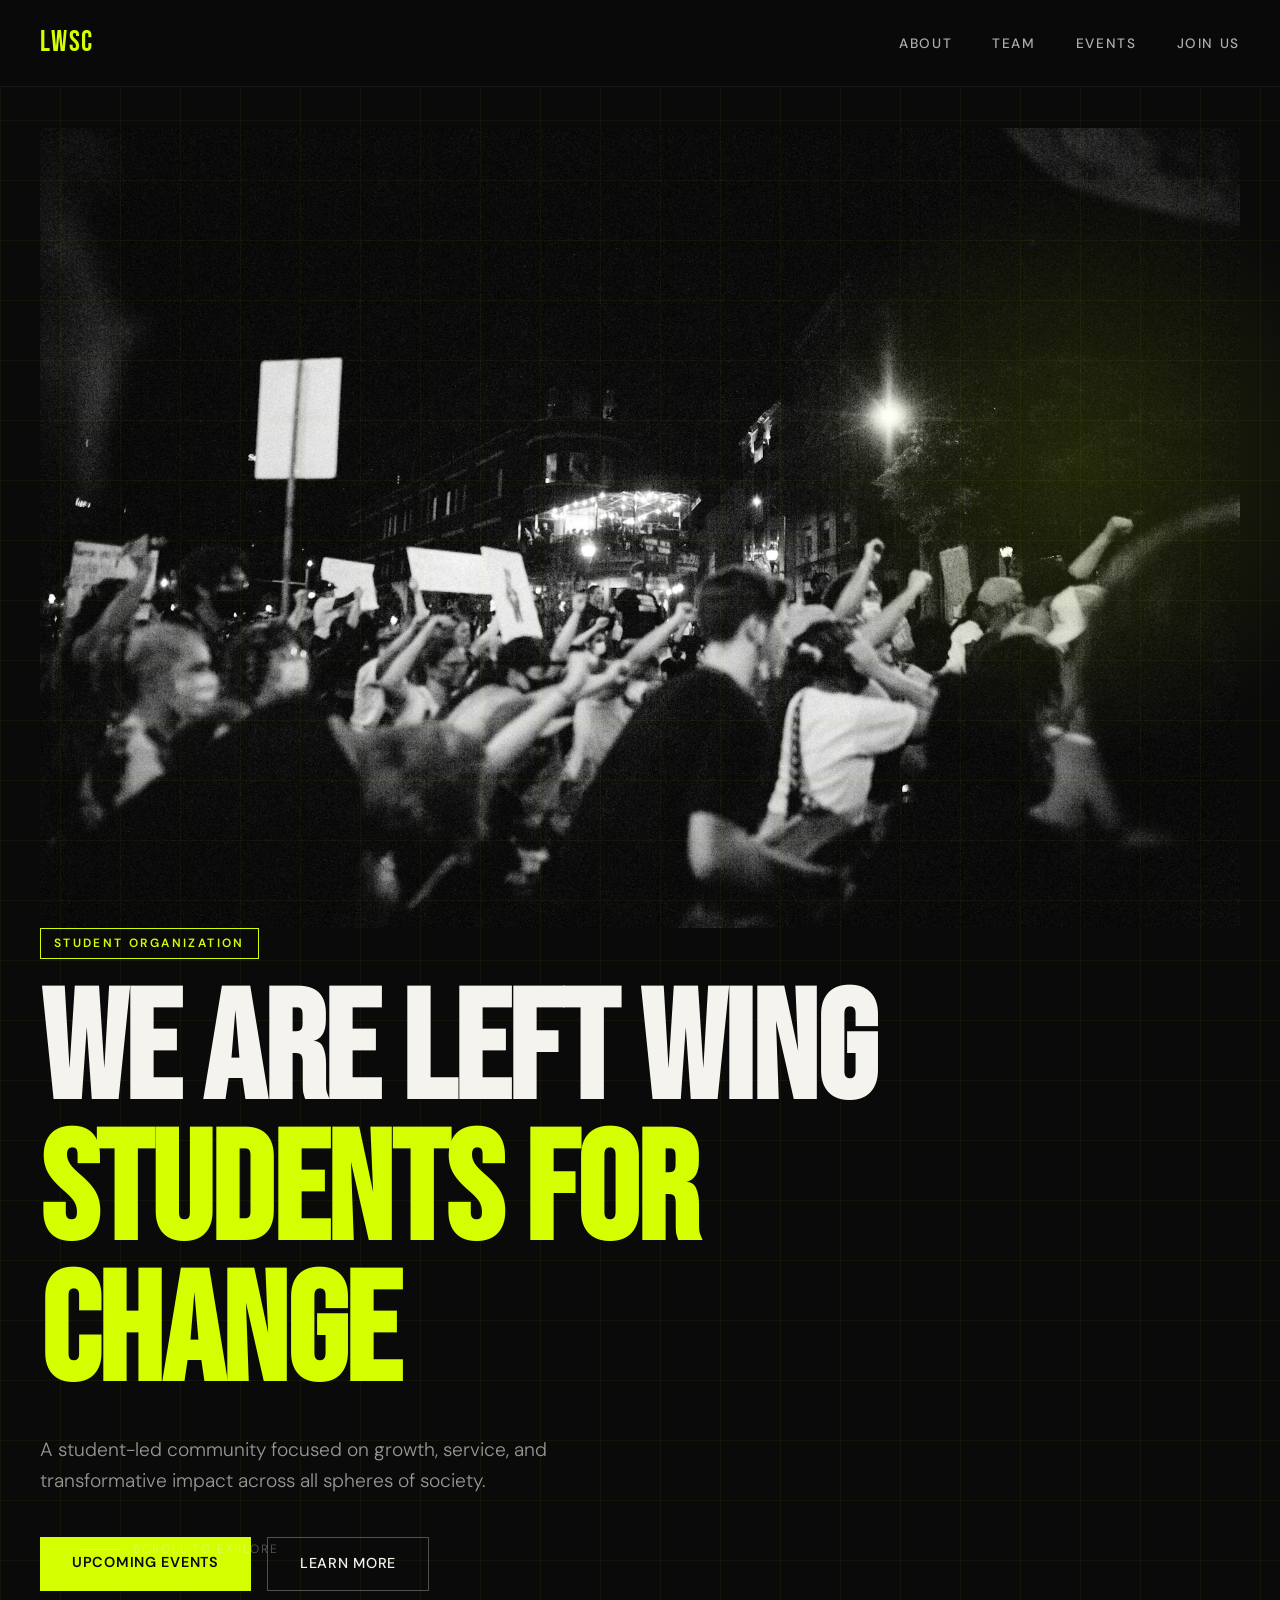
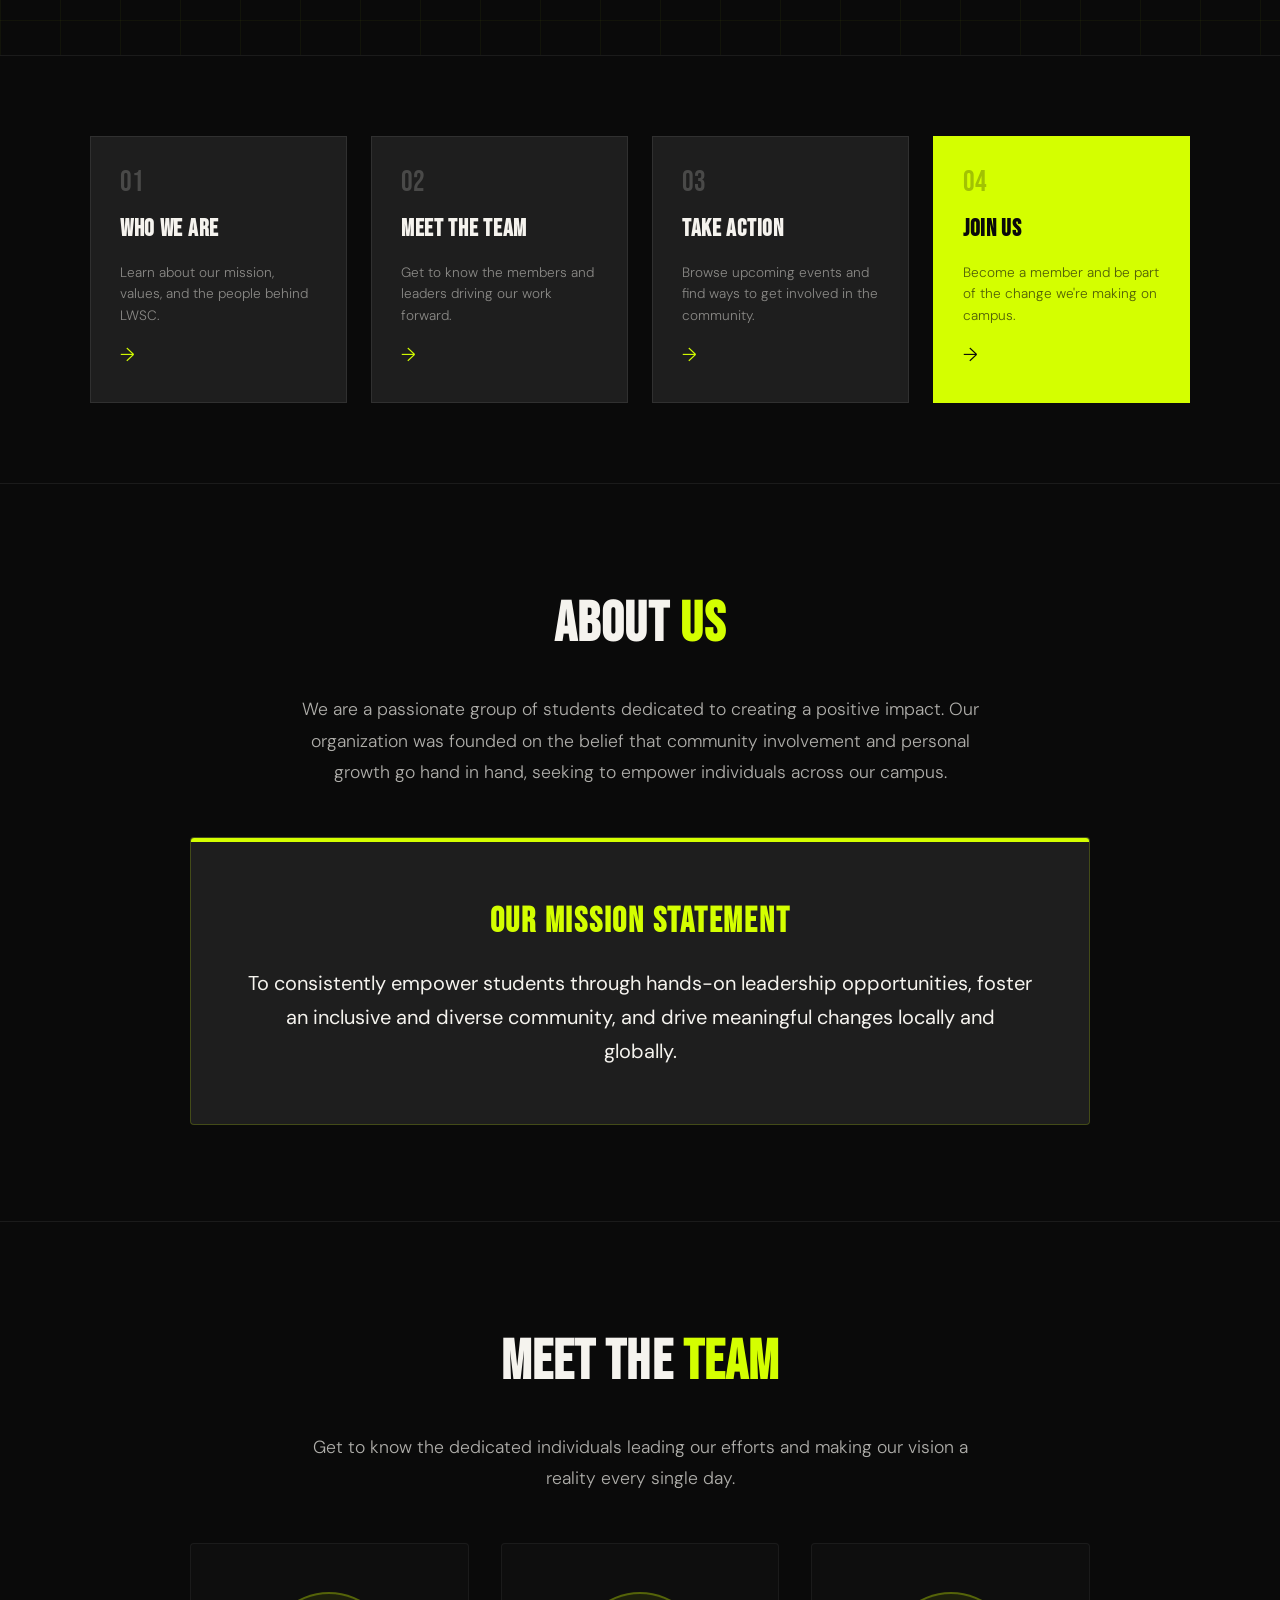
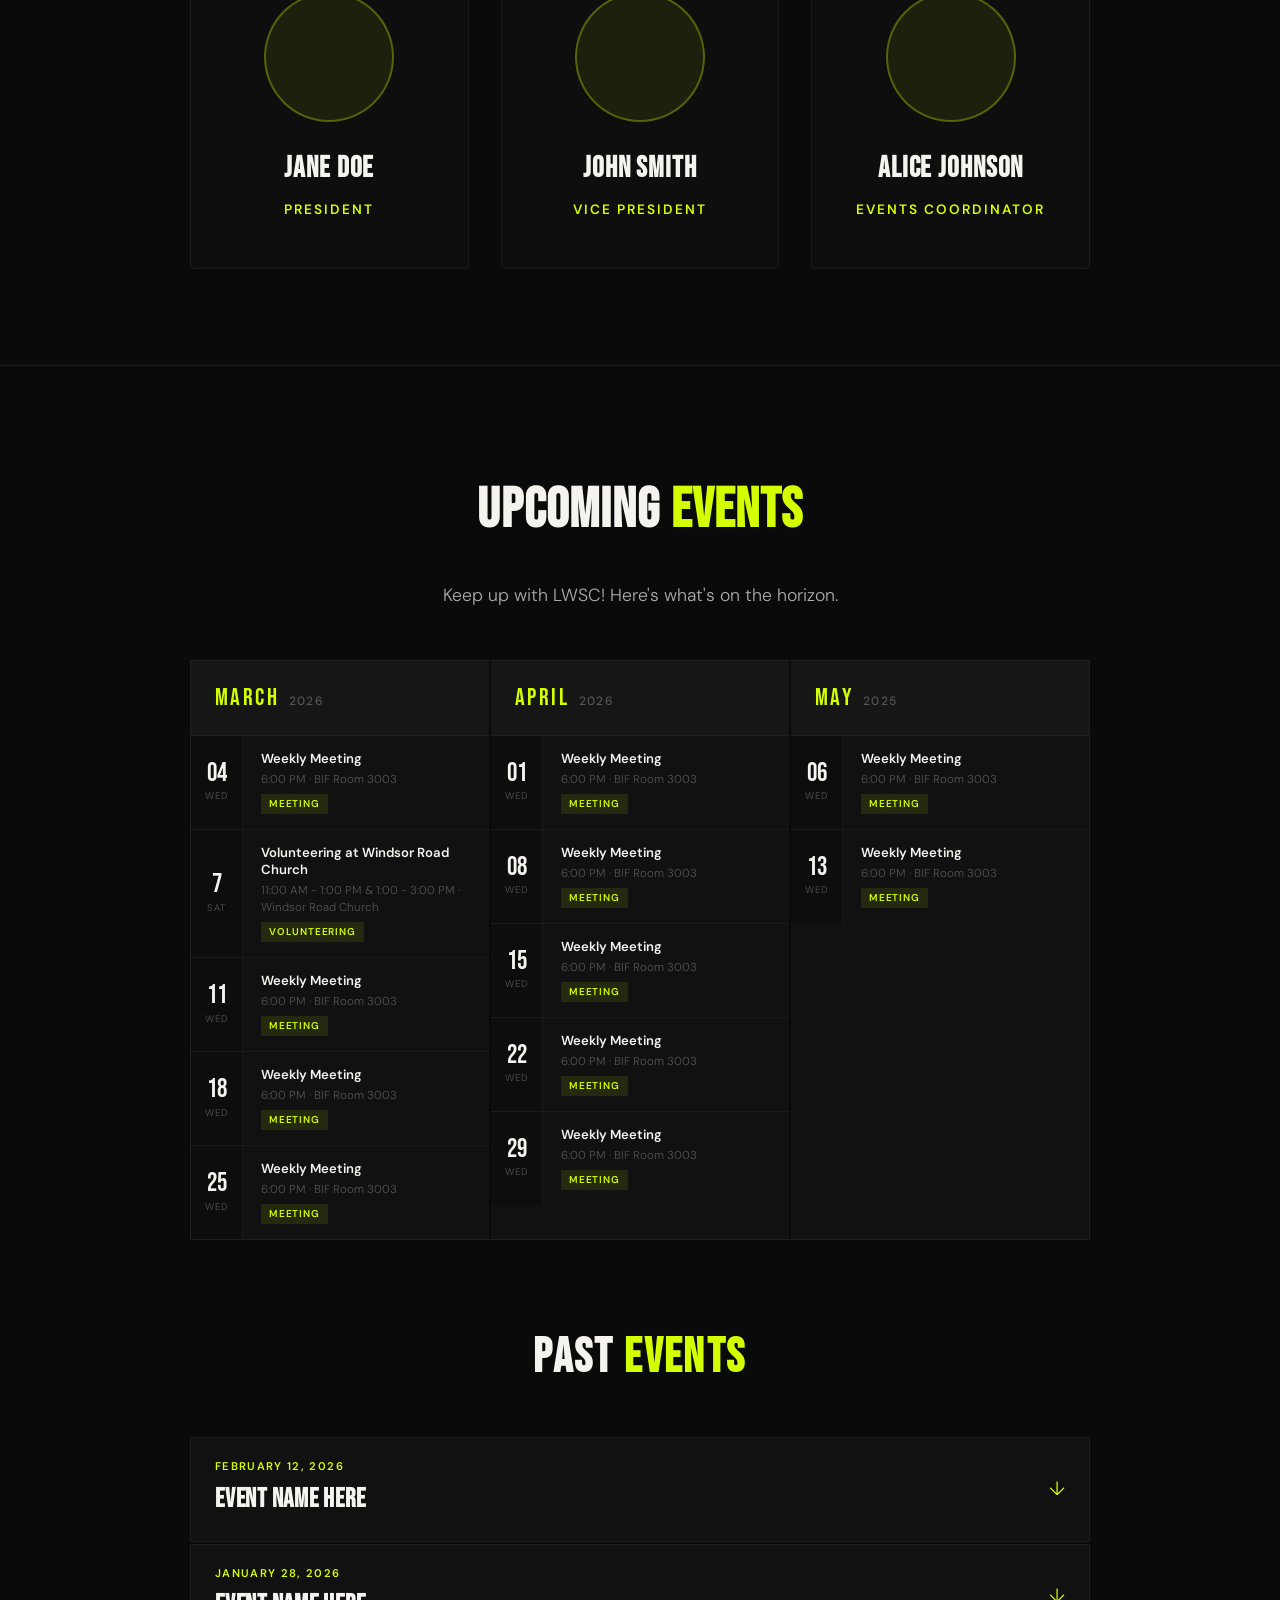
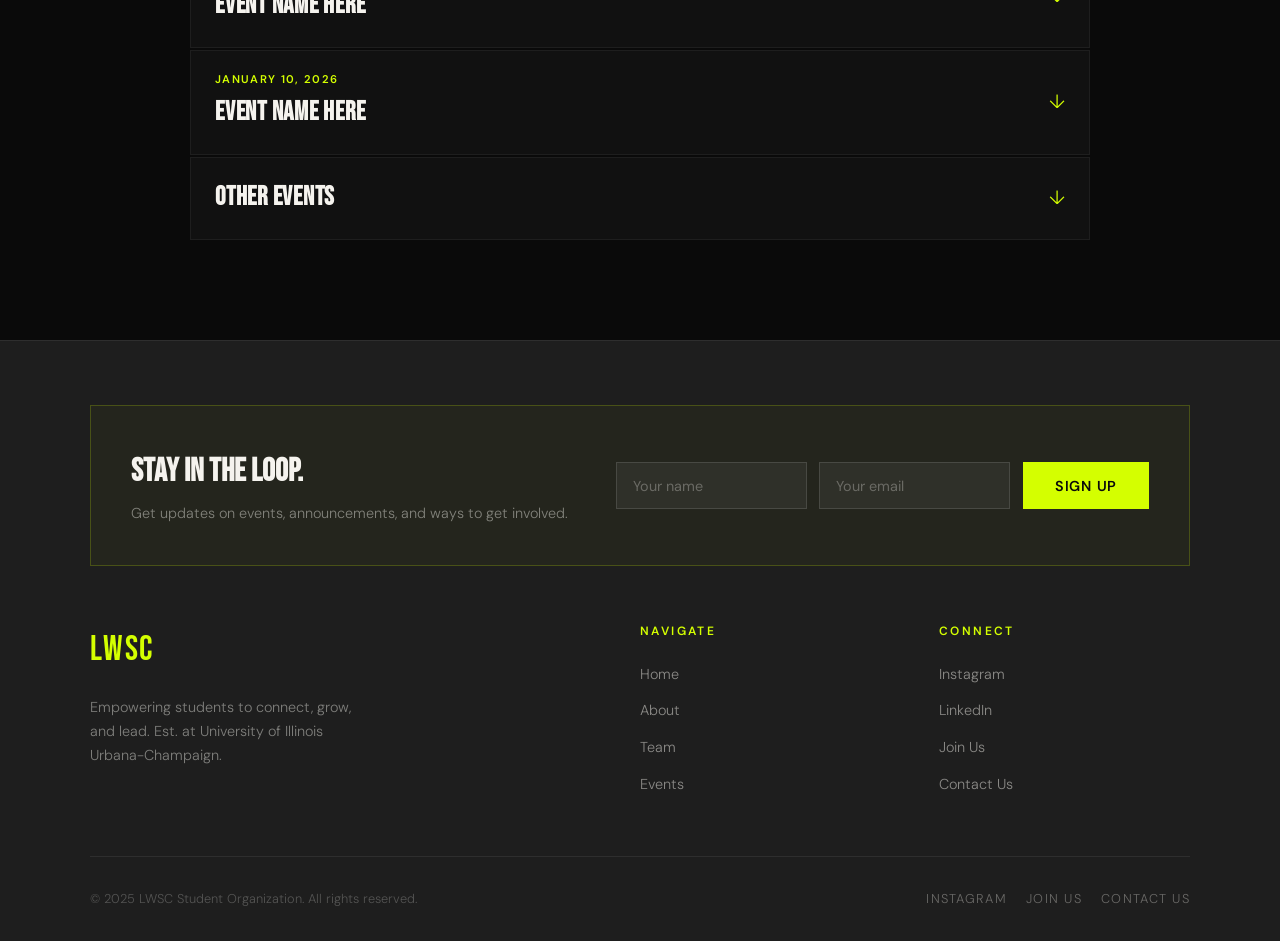
==== commit e2099531: "feat: updated Join Us card to trigger email inquiry, updated Join Us link to trigger email and close" ====
--- a/index.html
+++ b/index.html
@@ -1,6 +1,5 @@
 <!DOCTYPE html>
 <html lang="en">
-
 <head>
   <meta charset="UTF-8" />
   <meta name="viewport" content="width=device-width, initial-scale=1.0" />
@@ -11,7 +10,6 @@
     rel="stylesheet" />
   <link rel="stylesheet" href="style.css" />
 </head>
-
 <body>
 
   <!-- ═══ NAVBAR (Person 1) ═══════════════════════════════ -->
@@ -22,7 +20,7 @@
       <li><a href="#about">About</a></li>
       <li><a href="#team">Team</a></li>
       <li><a href="#events">Events</a></li>
-      <li><a href="#contact" class="nav-cta">Join Us</a></li>
+      <li><a href="mailto:lwscuiuc@gmail.com?subject=Joining%20LWSC&body=Hello!%20I%20would%20like%20to%20join%20the%20club." onclick="closeMobile()">Join Us</a>
     </ul>
 
     <button class="hamburger" id="hamburger" aria-label="Toggle menu">
@@ -34,30 +32,40 @@
 
   <!-- Mobile Menu -->
   <div class="mobile-menu" id="mobileMenu">
-    <a href="#about" onclick="closeMobile()">About</a>
-    <a href="#team" onclick="closeMobile()">Team</a>
-    <a href="#events" onclick="closeMobile()">Events</a>
-    <a href="#contact" onclick="closeMobile()">Join Us</a>
+    <a href="#about"   onclick="closeMobile()">About</a>
+    <a href="#team"    onclick="closeMobile()">Team</a>
+    <a href="#events"  onclick="closeMobile()">Events</a>
+    <a href="mailto:lwscuiuc@gmail.com?subject=Joining%20LWSC&body=Hello!%20I%20would%20like%20to%20join%20the%20club." onclick="closeMobile()">Join Us</a>
   </div>
 
   <!-- ═══ HERO (Person 1) ══════════════════════════════════ -->
-  <section id="hero">
+  <section id="hero" class="hero">
+
+    <!-- Responsive hero image — sits at top in normal flow -->
+    <picture class="hero-picture">
+      <img src="images/hero-protest.jpg" alt="Students protesting and organizing at night">
+    </picture>
+
+    <!-- Content sits BELOW the image -->
     <div class="hero-content">
       <span class="hero-tag">Student Organization</span>
-      <h1 class="hero-title">We Are<br /><span>LWSC</span></h1>
+      <h1 class="hero-title">We Are Left Wing<br /><span>Students For Change</span></h1>
       <p class="hero-subtitle">
         <!-- TODO: Add your org's one-line mission here -->
         A student-led community focused on growth, service, and transformative impact across all spheres of society.
       </p>
       <div class="hero-actions">
         <a href="#events" class="btn-primary">Upcoming Events</a>
-        <a href="#about" class="btn-secondary">Learn More</a>
-      </div>
-    </div>
-    <div class="scroll-hint">
-      <div class="scroll-line"></div>
-      Scroll to explore
-    </div>
+        <a href="#about"  class="btn-secondary">Learn More</a>
+      </div>
+
+      <!-- Scroll hint lives inside content so it is never blocked -->
+      <div class="scroll-hint">
+        <div class="scroll-line"></div>
+        Scroll to explore
+      </div>
+    </div>
+
   </section>
 
   <!-- ═══ CARD GRID (Person 1) ════════════════════════════ -->
@@ -85,7 +93,7 @@
         <span class="card-arrow">→</span>
       </a>
 
-      <a href="#contact" class="card card--accent">
+      <a href="mailto:lwscuiuc@gmail.com?subject=Joining%20LWSC&body=Hello!%20I%20would%20like%20to%20join%20the%20club%20and%20learn%20more%20about%20your%20upcoming%20events." class="card card--accent">
         <div class="card-icon">04</div>
         <h3 class="card-title">Join Us</h3>
         <p class="card-desc">Become a member and be part of the change we're making on campus.</p>
@@ -171,7 +179,7 @@
             <div class="event-info">
               <div class="event-title">Weekly Meeting</div>
               <div class="event-meta">
-                <span>6:00 PM · <a href="https://maps.app.goo.gl/SZJLUjDi2aqG8bYT9" target="_blank" style="color: var(--accent);">BIF Room 3003</a></span>
+                <span>6:00 PM · <a href="https://maps.app.goo.gl/SZJLUjDi2aqG8bYT9" target="_blank" style="color: var(--primary);">BIF Room 3003</a></span>
               </div>
               <span class="event-tag">Meeting</span>
               <div class="event-details">
@@ -187,12 +195,12 @@
             <div class="event-info">
               <div class="event-title">Volunteering at Windsor Road Church</div>
               <div class="event-meta">
-                <span>11:00 AM - 1:00 PM & 1:00 - 3:00 PM · <a href="https://maps.app.goo.gl/hd46xtxcMzxoxTV39" target="_blank" style="color: var(--accent);">Windsor Road Church</a></span>
+                <span>11:00 AM - 1:00 PM & 1:00 - 3:00 PM · <a href="https://maps.app.goo.gl/hd46xtxcMzxoxTV39" target="_blank" style="color: var(--primary);">Windsor Road Church</a></span>
               </div>
               <span class="event-tag">Volunteering</span>
               <div class="event-details">
                 <p class="event-desc">Assist community shoppers during the Free Food Store shopping time. Register at the link below one day in advance! (More info provided in the link)  
-                  <a href="https://windsorroad.churchcenter.com/calendar/event/207028616" target="_blank" style="color: var(--accent);">Volunteering Link</a></span>
+                  <a href="https://windsorroad.churchcenter.com/calendar/event/207028616" target="_blank" style="color: var(--primary);">Volunteering Link</a></span>
                 </p>
               </div>
             </div>
@@ -205,7 +213,7 @@
             <div class="event-info">
               <div class="event-title">Weekly Meeting</div>
               <div class="event-meta">
-                <span>6:00 PM · <a href="https://maps.app.goo.gl/SZJLUjDi2aqG8bYT9" target="_blank" style="color: var(--accent);">BIF Room 3003</a></span>
+                <span>6:00 PM · <a href="https://maps.app.goo.gl/SZJLUjDi2aqG8bYT9" target="_blank" style="color: var(--primary);">BIF Room 3003</a></span>
               </div>
               <span class="event-tag">Meeting</span>
               <div class="event-details">
@@ -221,7 +229,7 @@
             <div class="event-info">
               <div class="event-title">Weekly Meeting</div>
               <div class="event-meta">
-                <span>6:00 PM · <a href="https://maps.app.goo.gl/SZJLUjDi2aqG8bYT9" target="_blank" style="color: var(--accent);">BIF Room 3003</a></span>
+                <span>6:00 PM · <a href="https://maps.app.goo.gl/SZJLUjDi2aqG8bYT9" target="_blank" style="color: var(--primary);">BIF Room 3003</a></span>
               </div>
               <span class="event-tag">Meeting</span>
               <div class="event-details">
@@ -237,7 +245,7 @@
             <div class="event-info">
               <div class="event-title">Weekly Meeting</div>
               <div class="event-meta">
-                <span>6:00 PM · <a href="https://maps.app.goo.gl/SZJLUjDi2aqG8bYT9" target="_blank" style="color: var(--accent);">BIF Room 3003</a></span>
+                <span>6:00 PM · <a href="https://maps.app.goo.gl/SZJLUjDi2aqG8bYT9" target="_blank" style="color: var(--primary);">BIF Room 3003</a></span>
               </div>
               <span class="event-tag">Meeting</span>
               <div class="event-details">
@@ -263,7 +271,7 @@
             <div class="event-info">
               <div class="event-title">Weekly Meeting</div>
               <div class="event-meta">
-                <span>6:00 PM · <a href="https://maps.app.goo.gl/SZJLUjDi2aqG8bYT9" target="_blank" style="color: var(--accent);">BIF Room 3003</a></span>
+                <span>6:00 PM · <a href="https://maps.app.goo.gl/SZJLUjDi2aqG8bYT9" target="_blank" style="color: var(--primary);">BIF Room 3003</a></span>
               </div>
               <span class="event-tag">Meeting</span>
               <div class="event-details">
@@ -279,7 +287,7 @@
             <div class="event-info">
               <div class="event-title">Weekly Meeting</div>
               <div class="event-meta">
-                <span>6:00 PM · <a href="https://maps.app.goo.gl/SZJLUjDi2aqG8bYT9" target="_blank" style="color: var(--accent);">BIF Room 3003</a></span>
+                <span>6:00 PM · <a href="https://maps.app.goo.gl/SZJLUjDi2aqG8bYT9" target="_blank" style="color: var(--primary);">BIF Room 3003</a></span>
               </div>
               <span class="event-tag">Meeting</span>
               <div class="event-details">
@@ -295,7 +303,7 @@
             <div class="event-info">
               <div class="event-title">Weekly Meeting</div>
               <div class="event-meta">
-                <span>6:00 PM · <a href="https://maps.app.goo.gl/SZJLUjDi2aqG8bYT9" target="_blank" style="color: var(--accent);">BIF Room 3003</a></span>
+                <span>6:00 PM · <a href="https://maps.app.goo.gl/SZJLUjDi2aqG8bYT9" target="_blank" style="color: var(--primary);">BIF Room 3003</a></span>
               </div>
               <span class="event-tag">Meeting</span>
               <div class="event-details">
@@ -311,7 +319,7 @@
             <div class="event-info">
               <div class="event-title">Weekly Meeting</div>
               <div class="event-meta">
-                <span>6:00 PM · <a href="https://maps.app.goo.gl/SZJLUjDi2aqG8bYT9" target="_blank" style="color: var(--accent);">BIF Room 3003</a></span>
+                <span>6:00 PM · <a href="https://maps.app.goo.gl/SZJLUjDi2aqG8bYT9" target="_blank" style="color: var(--primary);">BIF Room 3003</a></span>
               </div>
               <span class="event-tag">Meeting</span>
               <div class="event-details">
@@ -327,7 +335,7 @@
             <div class="event-info">
               <div class="event-title">Weekly Meeting</div>
               <div class="event-meta">
-                <span>6:00 PM · <a href="https://maps.app.goo.gl/SZJLUjDi2aqG8bYT9" target="_blank" style="color: var(--accent);">BIF Room 3003</a></span>
+                <span>6:00 PM · <a href="https://maps.app.goo.gl/SZJLUjDi2aqG8bYT9" target="_blank" style="color: var(--primary);">BIF Room 3003</a></span>
               </div>
               <span class="event-tag">Meeting</span>
               <div class="event-details">
@@ -353,7 +361,7 @@
             <div class="event-info">
               <div class="event-title">Weekly Meeting</div>
               <div class="event-meta">
-                <span>6:00 PM · <a href="https://maps.app.goo.gl/SZJLUjDi2aqG8bYT9" target="_blank" style="color: var(--accent);">BIF Room 3003</a></span>
+                <span>6:00 PM · <a href="https://maps.app.goo.gl/SZJLUjDi2aqG8bYT9" target="_blank" style="color: var(--primary);">BIF Room 3003</a></span>
               </div>
               <span class="event-tag">Meeting</span>
               <div class="event-details">
@@ -369,7 +377,7 @@
             <div class="event-info">
               <div class="event-title">Weekly Meeting</div>
               <div class="event-meta">
-                <span>6:00 PM · <a href="https://maps.app.goo.gl/SZJLUjDi2aqG8bYT9" target="_blank" style="color: var(--accent);">BIF Room 3003</a></span>
+                <span>6:00 PM · <a href="https://maps.app.goo.gl/SZJLUjDi2aqG8bYT9" target="_blank" style="color: var(--primary);">BIF Room 3003</a></span>
               </div>
               <span class="event-tag">Meeting</span>
               <div class="event-details">
@@ -475,7 +483,7 @@
         <div class="past-event" onclick="togglePastEvent(this)">
           <div class="past-event-header">
             <div class="past-event-header-left">
-              <h4 class="past-event-name">Other <span style="color: var(--accent);">Events</span></h4>
+              <h4 class="past-event-name">Other <span style="color: var(--primary);">Events</span></h4>
             </div>
             <span class="past-event-arrow">↓</span>
           </div>
@@ -537,10 +545,10 @@
         <h4>Connect</h4>
         <ul>
           <!-- TODO: Add real social links -->
-          <li><a href="#">Instagram</a></li>
-          <li><a href="#">LinkedIn</a></li>
-          <li><a href="#">Discord</a></li>
-          <li><a href="#contact">Contact Us</a></li>
+          <li><a href="https://www.instagram.com/lwsc_uiuc?utm_source=ig_web_button_share_sheet&igsh=ZDNlZDc0MzIxNw==" target="_blank">Instagram</a></li>
+          <li><a href="https://www.linkedin.com/in/chinecherem-chinonso-991643227/" target="_blank">LinkedIn</a></li>
+          <li><a href="mailto:lwscuiuc@gmail.com?subject=Joining%20LWSC&body=Hello!%20I%20would%20like%20to%20join%20the%20club%20and%20learn%20more%20about%20your%20upcoming%20events.">Join Us</a></li>
+          <li><a href="mailto:lwscuiuc@gmail.com?subject=LWSC%20Inquiry&body=Hello%20LWSC%2C%20I%20would%20like%20to%20learn%20more.">Contact Us</a></li>
         </ul>
       </div>
     </div>
@@ -548,18 +556,16 @@
     <div class="footer-bottom">
       <p>© 2025 LWSC Student Organization. All rights reserved.</p>
       <div class="footer-socials">
-        <a href="#">Instagram</a>
-        <a href="#">LinkedIn</a>
-        <a href="#">Discord</a>
+        <a href="https://www.instagram.com/lwsc_uiuc?utm_source=ig_web_button_share_sheet&igsh=ZDNlZDc0MzIxNw==" target="_blank">Instagram</a>
+        <a href="mailto:lwscuiuc@gmail.com?subject=Joining%20LWSC&body=Hello!%20I%20would%20like%20to%20join%20the%20club%20and%20learn%20more%20about%20your%20upcoming%20events.">Join Us</a></li>
+        <a href="mailto:lwscuiuc@gmail.com?subject=LWSC%20Inquiry&body=Hello%20LWSC%2C%20I%20would%20like%20to%20learn%20more.">Contact Us</a></li>
       </div>
     </div>
   </footer>
 
   <script src="script.js"></script>
 </body>
-
 </html>
-
 
 <!-- <!DOCTYPE html>
 <html lang="en">
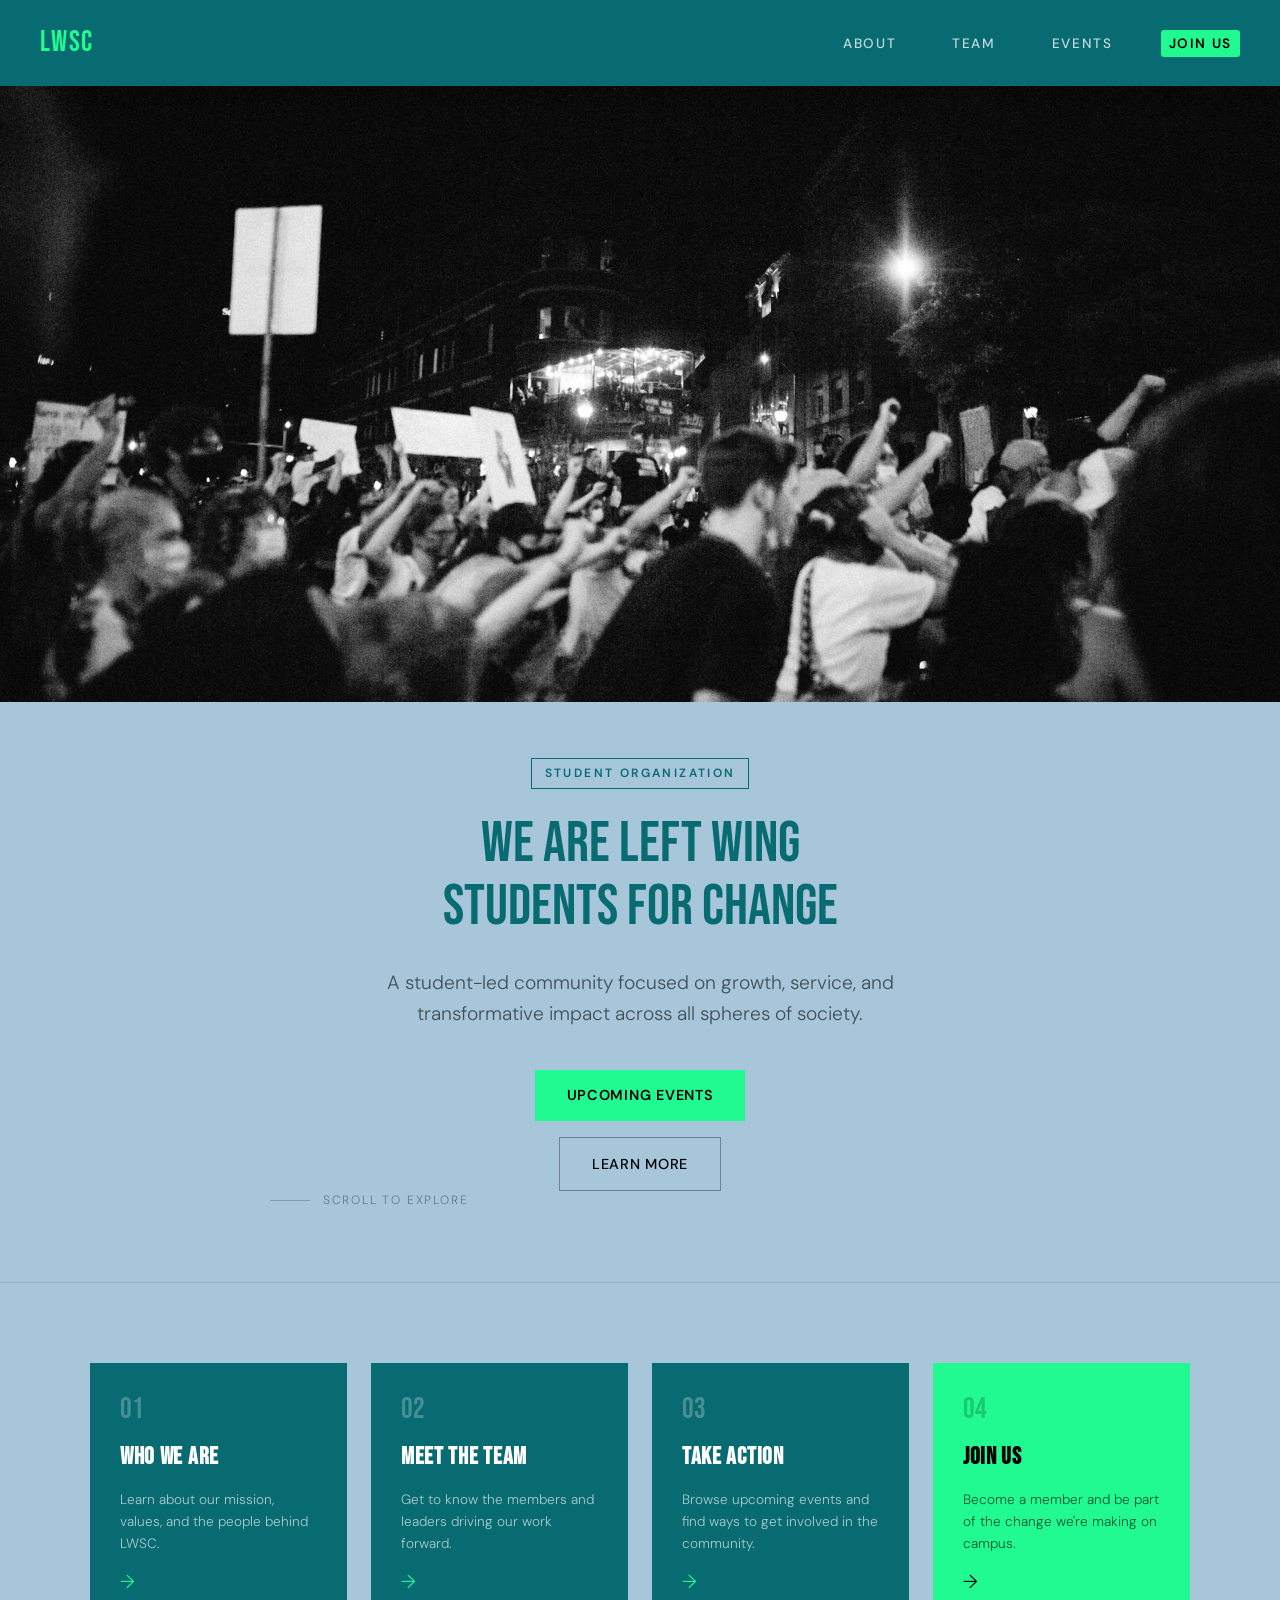
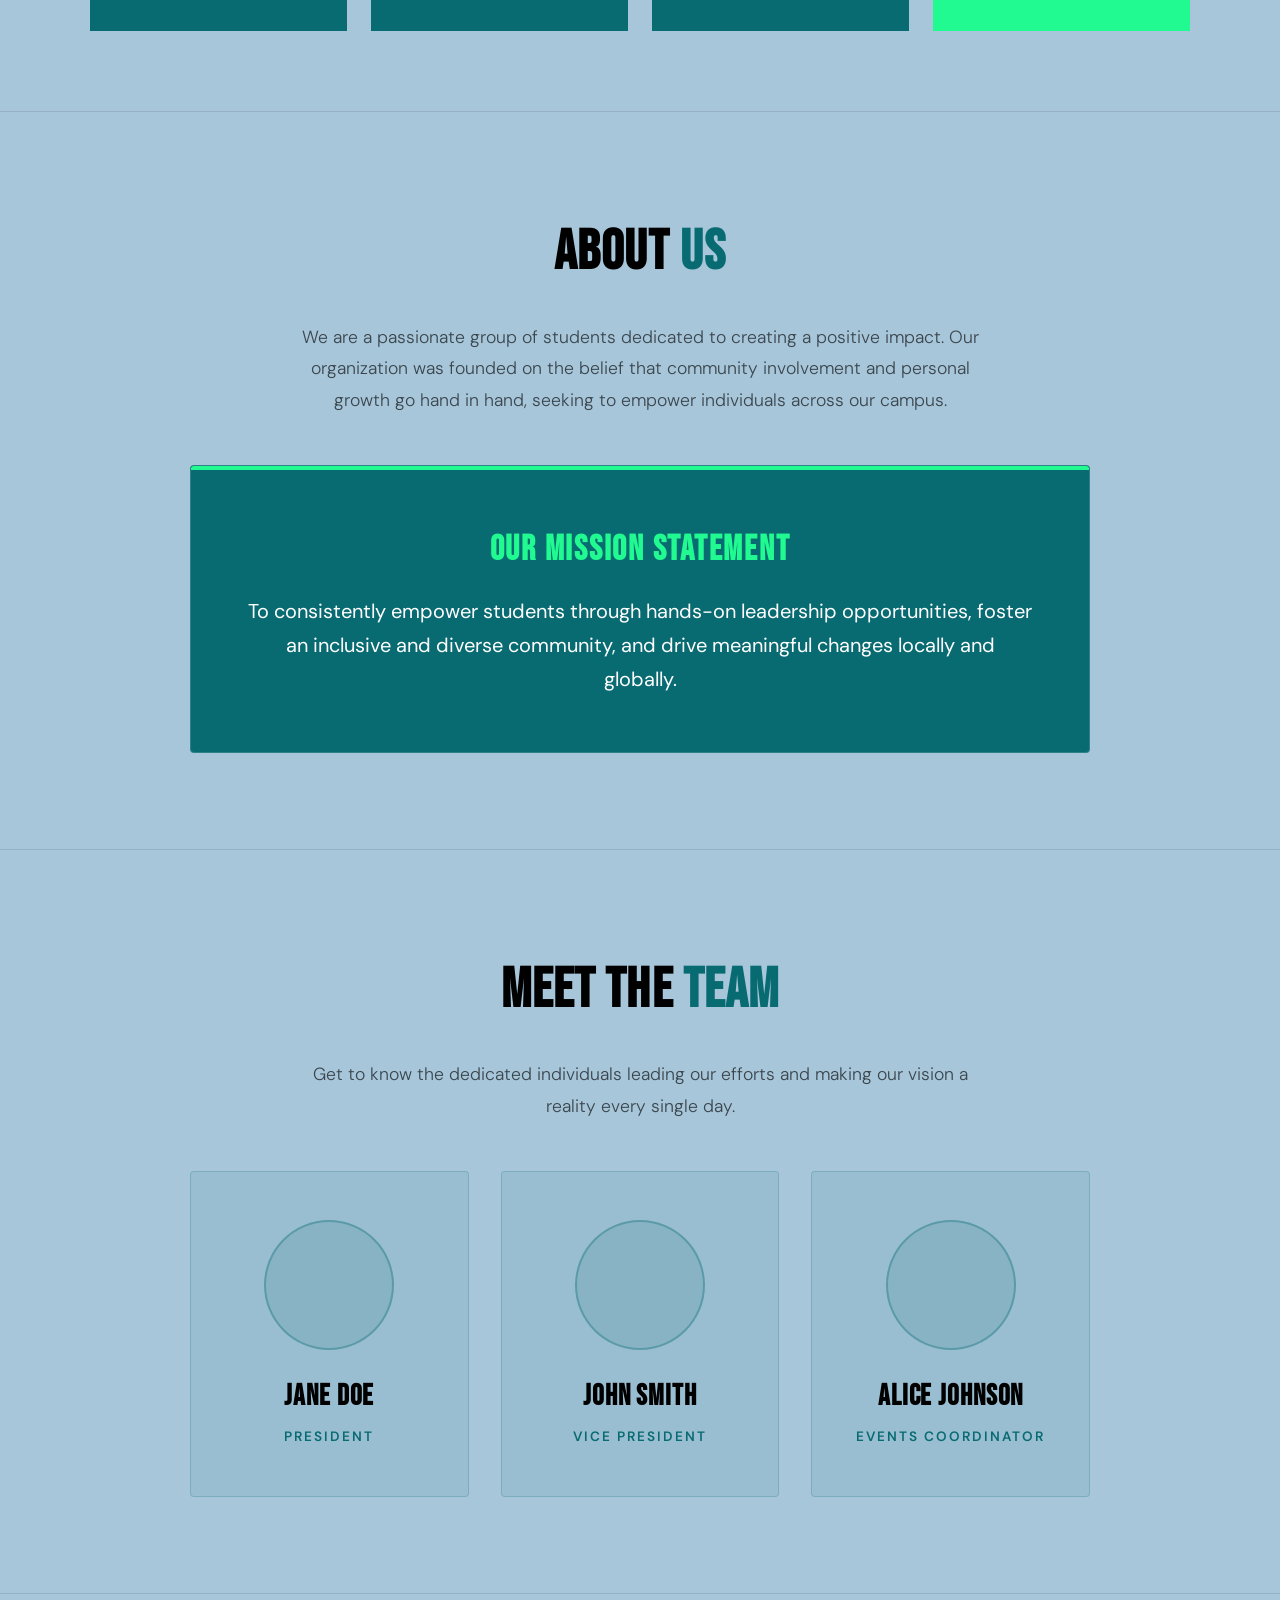
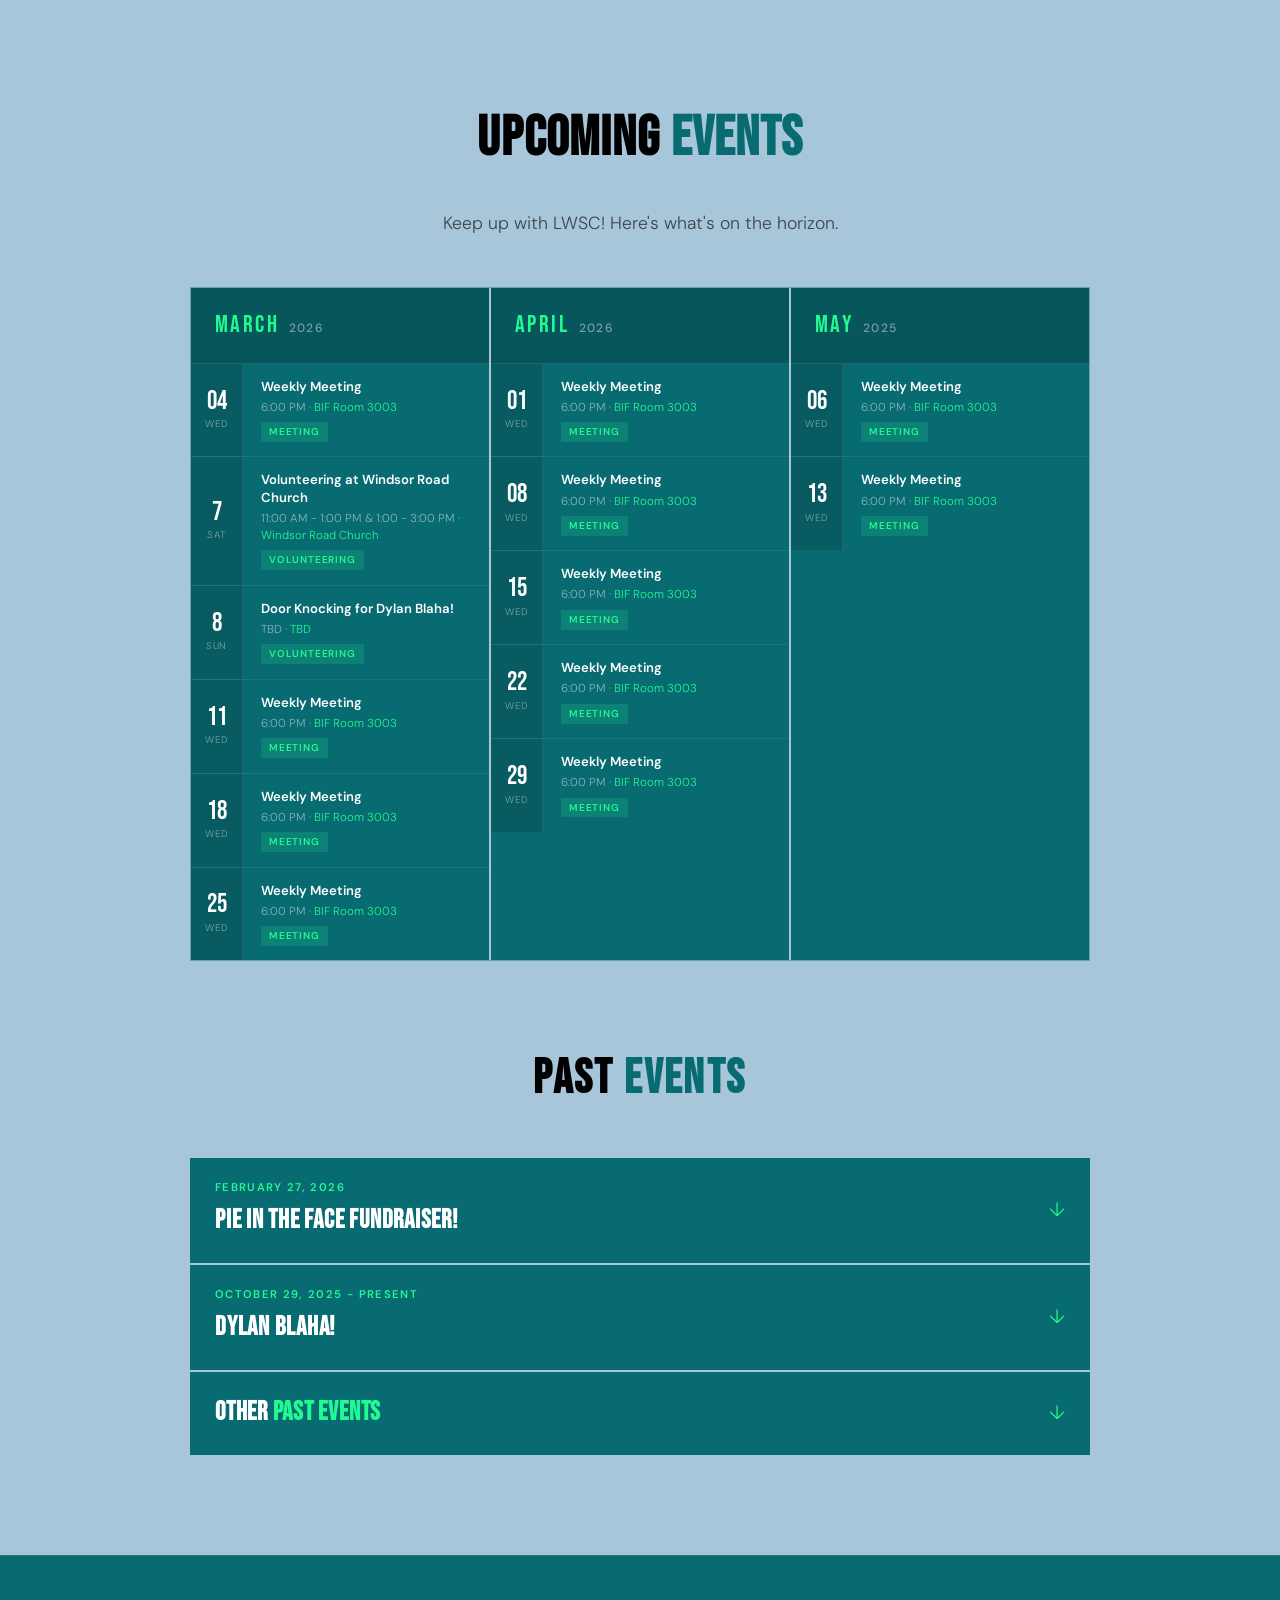
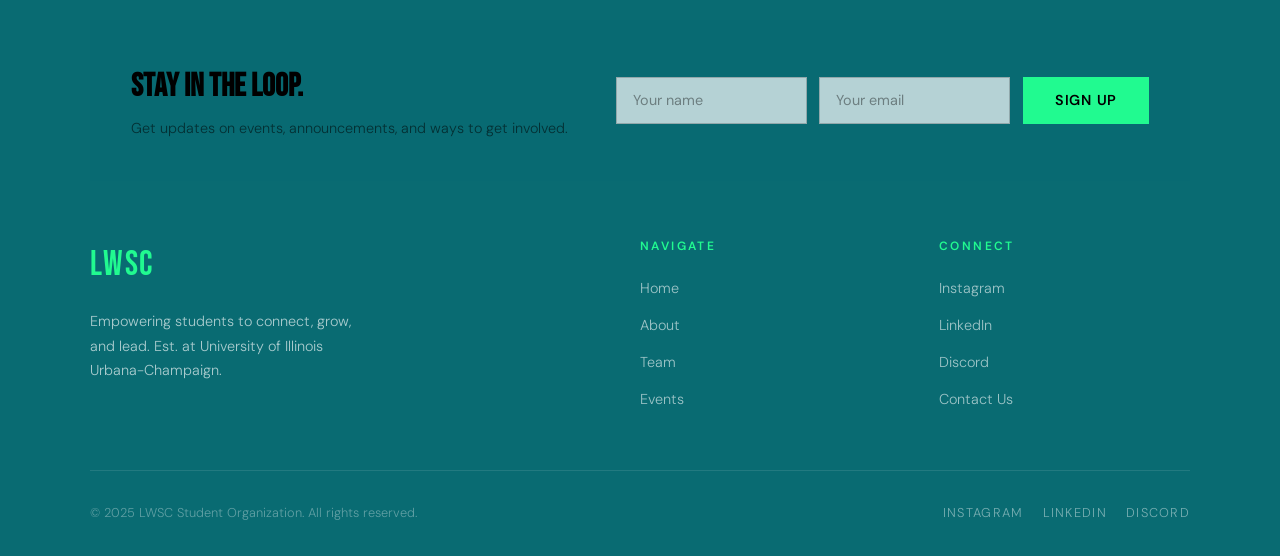
==== commit 71c50379: "Updated for better view on mobile, added pictures to the past events with titles and captions, organ" ====
--- a/index.html
+++ b/index.html
@@ -20,7 +20,7 @@
       <li><a href="#about">About</a></li>
       <li><a href="#team">Team</a></li>
       <li><a href="#events">Events</a></li>
-      <li><a href="mailto:lwscuiuc@gmail.com?subject=Joining%20LWSC&body=Hello!%20I%20would%20like%20to%20join%20the%20club." onclick="closeMobile()">Join Us</a>
+      <li><a href="#contact" class="nav-cta">Join Us</a></li>
     </ul>
 
     <button class="hamburger" id="hamburger" aria-label="Toggle menu">
@@ -35,7 +35,7 @@
     <a href="#about"   onclick="closeMobile()">About</a>
     <a href="#team"    onclick="closeMobile()">Team</a>
     <a href="#events"  onclick="closeMobile()">Events</a>
-    <a href="mailto:lwscuiuc@gmail.com?subject=Joining%20LWSC&body=Hello!%20I%20would%20like%20to%20join%20the%20club." onclick="closeMobile()">Join Us</a>
+    <a href="#contact" onclick="closeMobile()">Join Us</a>
   </div>
 
   <!-- ═══ HERO (Person 1) ══════════════════════════════════ -->
@@ -93,7 +93,7 @@
         <span class="card-arrow">→</span>
       </a>
 
-      <a href="mailto:lwscuiuc@gmail.com?subject=Joining%20LWSC&body=Hello!%20I%20would%20like%20to%20join%20the%20club%20and%20learn%20more%20about%20your%20upcoming%20events." class="card card--accent">
+      <a href="#contact" class="card card--accent">
         <div class="card-icon">04</div>
         <h3 class="card-title">Join Us</h3>
         <p class="card-desc">Become a member and be part of the change we're making on campus.</p>
@@ -207,6 +207,22 @@
           </li>
           <li class="month-event" onclick="toggleEvent(this)">
             <div class="event-day">
+              <span class="day-num">8</span>
+              <span class="day-label">Sun</span>
+            </div>
+            <div class="event-info">
+              <div class="event-title">Door Knocking for Dylan Blaha!</div>
+              <div class="event-meta">
+                <span>TBD · <a href="" target="_blank" style="color: var(--primary);">TBD</a></span>
+              </div>
+              <span class="event-tag">Volunteering</span>
+              <div class="event-details">
+                <p class="event-desc">Ask on Slack for more details!</p>
+              </div>
+            </div>
+          </li>
+          <li class="month-event" onclick="toggleEvent(this)">
+            <div class="event-day">
               <span class="day-num">11</span>
               <span class="day-label">Wed</span>
             </div>
@@ -389,7 +405,7 @@
       </div>
 
     </div>
-    <!-- ── PAST EVENTS ── -->
+<!-- ── PAST EVENTS ── -->
     <div class="past-events">
       <h3 class="past-events-title">Past <span>Events</span></h3>
 
@@ -399,17 +415,63 @@
         <div class="past-event" onclick="togglePastEvent(this)">
           <div class="past-event-header">
             <div class="past-event-header-left">
-              <span class="past-event-date">February 12, 2026</span>
-              <h4 class="past-event-name">Event Name Here</h4>
+              <span class="past-event-date">February 27, 2026</span>
+              <h4 class="past-event-name">Pie in the Face Fundraiser!</h4>
             </div>
             <span class="past-event-arrow">↓</span>
           </div>
           <div class="past-event-body">
             <div class="slideshow" data-index="0">
               <div class="slides">
-                <img src="images/event1-photo1.jpg" alt="Event 1 Photo 1" />
-                <img src="images/event1-photo2.jpg" alt="Event 1 Photo 2" />
-                <img src="images/event1-photo3.jpg" alt="Event 1 Photo 3" />
+                <div class="slide-item">
+                  <img src="images/PastEvents/PieFundraiserEvent_2.27.26/PieFundraiser4.jpeg" alt="" />
+                  <div class="slide-caption">
+                    <span class="slide-caption-date">February 27, 2026</span>
+                    <span class="slide-caption-title">Pie in the Face Fundraiser!</span>
+                  </div>
+                </div>
+                <div class="slide-item">
+                  <img src="images/PastEvents/PieFundraiserEvent_2.27.26/PieFundraiser5.jpeg" alt="" />
+                  <div class="slide-caption">
+                    <span class="slide-caption-date">February 27, 2026</span>
+                    <span class="slide-caption-title">Pie in the Face Fundraiser!</span>
+                  </div>
+                </div>
+                <div class="slide-item">
+                  <img src="images/PastEvents/PieFundraiserEvent_2.27.26/PieFundraiser2.jpeg" alt="" />
+                  <div class="slide-caption">
+                    <span class="slide-caption-date">February 27, 2026</span>
+                    <span class="slide-caption-title">Pie in the Face Fundraiser!</span>
+                  </div>
+                </div>
+                <div class="slide-item">
+                  <img src="images/PastEvents/PieFundraiserEvent_2.27.26/PieFundraiser3.jpeg" alt="" />
+                  <div class="slide-caption">
+                    <span class="slide-caption-date">February 27, 2026</span>
+                    <span class="slide-caption-title">Pie in the Face Fundraiser!</span>
+                  </div>
+                </div>
+                <div class="slide-item">
+                  <img src="images/PastEvents/PieFundraiserEvent_2.27.26/PieFundraiser6.jpeg" alt="" />
+                  <div class="slide-caption">
+                    <span class="slide-caption-date">February 27, 2026</span>
+                    <span class="slide-caption-title">Pie in the Face Fundraiser!</span>
+                  </div>
+                </div>
+                <div class="slide-item">
+                  <img src="images/PastEvents/PieFundraiserEvent_2.27.26/PieFundraiser7.jpeg" alt="" />
+                  <div class="slide-caption">
+                    <span class="slide-caption-date">February 27, 2026</span>
+                    <span class="slide-caption-title">Pie in the Face Fundraiser!</span>
+                  </div>
+                </div>
+                <div class="slide-item">
+                  <img src="images/PastEvents/PieFundraiserEvent_2.27.26/PieFundraiser1.jpeg" alt="" />
+                  <div class="slide-caption">
+                    <span class="slide-caption-date">February 27, 2026</span>
+                    <span class="slide-caption-title">Pie in the Face Fundraiser!</span>
+                  </div>
+                </div>
               </div>
               <div class="slide-dots"></div>
             </div>
@@ -420,24 +482,42 @@
         <div class="past-event" onclick="togglePastEvent(this)">
           <div class="past-event-header">
             <div class="past-event-header-left">
-              <span class="past-event-date">January 28, 2026</span>
-              <h4 class="past-event-name">Event Name Here</h4>
+              <span class="past-event-date">October 29, 2025 - Present</span>
+              <h4 class="past-event-name">Dylan Blaha!</h4>
             </div>
             <span class="past-event-arrow">↓</span>
           </div>
           <div class="past-event-body">
             <div class="slideshow" data-index="0">
               <div class="slides">
-                <img src="images/event2-photo1.jpg" alt="Event 2 Photo 1" />
-                <img src="images/event2-photo2.jpg" alt="Event 2 Photo 2" />
-                <img src="images/event2-photo3.jpg" alt="Event 2 Photo 3" />
+                <div class="slide-item">
+                  <img src="images/PastEvents/DylanBlahaEvent/DylanBlaha_10.29.25.jpeg" alt="" />
+                  <div class="slide-caption">
+                    <span class="slide-caption-date">October 29, 2025</span>
+                    <span class="slide-caption-title">Dylan Blaha!</span>
+                  </div>
+                </div>
+                <!-- <div class="slide-item">
+                  <img src="images/event2-photo2.jpg" alt="" />
+                  <div class="slide-caption">
+                    <span class="slide-caption-date">February 23, 2026</span>
+                    <span class="slide-caption-title">Dylan Blaha!</span>
+                  </div>
+                </div>
+                <div class="slide-item">
+                  <img src="images/event2-photo3.jpg" alt="" />
+                  <div class="slide-caption">
+                    <span class="slide-caption-date">February 23, 2026</span>
+                    <span class="slide-caption-title">Dylan Blaha!</span>
+                  </div>
+                </div> Need more Pictures -->
               </div>
               <div class="slide-dots"></div>
             </div>
           </div>
         </div>
 
-        <!-- ── EVENT 3 ── -->
+        <!-- ── EVENT 3 ── 
         <div class="past-event" onclick="togglePastEvent(this)">
           <div class="past-event-header">
             <div class="past-event-header-left">
@@ -457,6 +537,7 @@
             </div>
           </div>
         </div>
+      -->
 
         <!-- ── TEMPLATE FOR MORE EVENTS — uncomment and fill in ──
         <div class="past-event" onclick="togglePastEvent(this)">
@@ -479,28 +560,45 @@
           </div>
         </div>
         -->
-        <!-- ── OTHER EVENTS ── -->
+
+        <!-- ── OTHER PAST EVENTS ── -->
         <div class="past-event" onclick="togglePastEvent(this)">
           <div class="past-event-header">
             <div class="past-event-header-left">
-              <h4 class="past-event-name">Other <span style="color: var(--primary);">Events</span></h4>
+              <h4 class="past-event-name">Other <span style="color: var(--primary);">Past Events</span></h4>
             </div>
             <span class="past-event-arrow">↓</span>
           </div>
           <div class="past-event-body">
             <div class="slideshow">
               <div class="slides">
-                <img src="images/other1.jpg" alt="Other Event Photo 1" />
-                <img src="images/other2.jpg" alt="Other Event Photo 2" />
-                <img src="images/other3.jpg" alt="Other Event Photo 3" />
-                <img src="images/other4.jpg" alt="Other Event Photo 4" />
+                <div class="slide-item">
+                  <img src="images/PastEvents/OtherEvents/SanfordHess_3.4.26.jpeg" alt="" />
+                  <div class="slide-caption">
+                    <span class="slide-caption-date">March 4, 2026</span>
+                    <span class="slide-caption-title">Sanford Hess Meeting!</span>
+                  </div>
+                </div>
+                <div class="slide-item">
+                  <img src="images/PastEvents/OtherEvents/ExpoNight1_2.2.26.jpeg" alt="" />
+                  <div class="slide-caption">
+                    <span class="slide-caption-date">February 2, 2026</span>
+                    <span class="slide-caption-title">Expo Night!</span>
+                  </div>
+                </div>
+                <div class="slide-item">
+                  <img src="images/PastEvents/OtherEvents/BakeSale_11.5.25.jpeg" alt="" />
+                  <div class="slide-caption">
+                    <span class="slide-caption-date">November 5, 2025</span>
+                    <span class="slide-caption-title">Bake Sale!</span>
+                  </div>
+                </div>
                 <!-- add more images here as needed -->
               </div>
               <div class="slide-dots"></div>
             </div>
           </div>
         </div>
-
       </div>
     </div>
   </div>
@@ -546,9 +644,9 @@
         <ul>
           <!-- TODO: Add real social links -->
           <li><a href="https://www.instagram.com/lwsc_uiuc?utm_source=ig_web_button_share_sheet&igsh=ZDNlZDc0MzIxNw==" target="_blank">Instagram</a></li>
-          <li><a href="https://www.linkedin.com/in/chinecherem-chinonso-991643227/" target="_blank">LinkedIn</a></li>
-          <li><a href="mailto:lwscuiuc@gmail.com?subject=Joining%20LWSC&body=Hello!%20I%20would%20like%20to%20join%20the%20club%20and%20learn%20more%20about%20your%20upcoming%20events.">Join Us</a></li>
-          <li><a href="mailto:lwscuiuc@gmail.com?subject=LWSC%20Inquiry&body=Hello%20LWSC%2C%20I%20would%20like%20to%20learn%20more.">Contact Us</a></li>
+          <li><a href="#">LinkedIn</a></li>
+          <li><a href="#">Discord</a></li>
+          <li><a href="#contact">Contact Us</a></li>
         </ul>
       </div>
     </div>
@@ -557,8 +655,8 @@
       <p>© 2025 LWSC Student Organization. All rights reserved.</p>
       <div class="footer-socials">
         <a href="https://www.instagram.com/lwsc_uiuc?utm_source=ig_web_button_share_sheet&igsh=ZDNlZDc0MzIxNw==" target="_blank">Instagram</a>
-        <a href="mailto:lwscuiuc@gmail.com?subject=Joining%20LWSC&body=Hello!%20I%20would%20like%20to%20join%20the%20club%20and%20learn%20more%20about%20your%20upcoming%20events.">Join Us</a></li>
-        <a href="mailto:lwscuiuc@gmail.com?subject=LWSC%20Inquiry&body=Hello%20LWSC%2C%20I%20would%20like%20to%20learn%20more.">Contact Us</a></li>
+        <a href="#">LinkedIn</a>
+        <a href="#">Discord</a>
       </div>
     </div>
   </footer>
--- a/style.css
+++ b/style.css
@@ -1,23 +1,35 @@
 /* ─────────────────────────────────────────────────────────
    style.css — LWSC Student Organization
    ─────────────────────────────────────────────────────────
+   COLOR SYSTEM
+   --bg:        #A7C6DA  Pale Blue  — main background
+   --text:      #000000  Black      — main text
+   --primary:   #21FA90  Neon Green — CTA buttons
+   --secondary: #096B72  Deep Teal  — cards, nav, footer
+   --accent:    #F71735  Red        — pops & warnings
+   --white:     #ffffff  Pure white — text on dark sections
+
    TABLE OF CONTENTS
    1. CSS Variables
    2. Reset
    3. Navbar
    4. Hero
-   5. Placeholder Sections (teammates fill these in)
-   6. Footer
-   7. Responsive
+   5. Placeholder Sections
+   6. Card Grid
+   7. Footer Signup
+   8. Footer
+   6.5. About & Team (Person 2)
+   9. Responsive
 ───────────────────────────────────────────────────────── */
 
 /* ─── 1. CSS Variables ──────────────────────────────────── */
 :root {
-  --black:         #0a0a0a;
-  --white:         #f5f3ee;
-  --accent:        #d4ff00;
-  --gray:          #1e1e1e;
-  --mid:           #555;
+  --bg:            #A7C6DA;
+  --text:          #000000;
+  --primary:       #21FA90;
+  --secondary:     #096B72;
+  --accent:        #F71735;
+  --white:         #ffffff;
   --font-display:  'Bebas Neue', sans-serif;
   --font-body:     'DM Sans', sans-serif;
 }
@@ -30,8 +42,8 @@
 }
 html { scroll-behavior: smooth; }
 body {
-  background: var(--black);
-  color: var(--white);
+  background: var(--bg);
+  color: var(--text);
   font-family: var(--font-body);
   font-weight: 300;
   line-height: 1.6;
@@ -49,9 +61,8 @@
   align-items: center;
   justify-content: space-between;
   padding: 1.25rem 2.5rem;
-  background: rgba(10, 10, 10, 0.85);
-  backdrop-filter: blur(12px);
-  border-bottom: 1px solid rgba(255, 255, 255, 0.06);
+  background: #096B72;
+  box-shadow: 0 2px 16px rgba(0, 0, 0, 0.25);
   transition: padding 0.3s;
 }
 nav.scrolled { padding: 0.8rem 2.5rem; }
@@ -60,7 +71,7 @@
   font-family: var(--font-display);
   font-size: 1.8rem;
   letter-spacing: 0.05em;
-  color: var(--accent);
+  color: var(--primary);
 }
 
 .nav-links {
@@ -73,20 +84,25 @@
   font-weight: 500;
   letter-spacing: 0.12em;
   text-transform: uppercase;
-  color: rgba(245, 243, 238, 0.7);
-  transition: color 0.2s;
-}
-.nav-links a:hover { color: var(--accent); }
+  color: rgba(255, 255, 255, 0.75);
+  padding: 0.3rem 0.5rem;
+  border-radius: 3px;
+  transition: color 0.2s, background 0.2s;
+}
+.nav-links a:hover {
+  color: #ffffff;
+  background: rgba(255, 255, 255, 0.1);
+}
 
 .nav-cta {
-  background: var(--accent);
-  color: var(--black) !important;
+  background: var(--primary);
+  color: var(--text) !important;
   padding: 0.5rem 1.2rem;
   border-radius: 2px;
   font-weight: 600 !important;
   transition: opacity 0.2s !important;
 }
-.nav-cta:hover { opacity: 0.85; color: var(--black) !important; }
+.nav-cta:hover { opacity: 0.85; color: var(--text) !important; }
 
 /* Hamburger */
 .hamburger {
@@ -114,7 +130,7 @@
   display: none;
   position: fixed;
   top: 0; left: 0; right: 0; bottom: 0;
-  background: var(--black);
+  background: var(--secondary);
   z-index: 99;
   flex-direction: column;
   align-items: center;
@@ -129,150 +145,60 @@
   color: var(--white);
   transition: color 0.2s;
 }
-.mobile-menu a:hover { color: var(--accent); }
+.mobile-menu a:hover { color: var(--primary); }
 
 /* ─── 4. Hero ───────────────────────────────────────────── */
 #hero {
-  min-height: 100vh;
-  display: flex;
-  flex-direction: column;
-  justify-content: center;
-  padding: 8rem 2.5rem 4rem;
+  display: block;
   position: relative;
+  padding: 0;
   overflow: hidden;
-}
-
-/* Animated background grid */
-#hero::before {
-  content: '';
-  position: absolute;
-  inset: 0;
-  background-image:
-    linear-gradient(rgba(212, 255, 0, 0.04) 1px, transparent 1px),
-    linear-gradient(90deg, rgba(212, 255, 0, 0.04) 1px, transparent 1px);
-  background-size: 60px 60px;
-  animation: gridMove 20s linear infinite;
-}
-@keyframes gridMove {
-  0%   { transform: translateY(0); }
-  100% { transform: translateY(60px); }
-}
-
-/* Glow blob */
-#hero::after {
-  content: '';
-  position: absolute;
-  width: 600px;
-  height: 600px;
-  background: radial-gradient(circle, rgba(212, 255, 0, 0.12) 0%, transparent 70%);
-  top: 10%;
-  right: -100px;
-  border-radius: 50%;
-  pointer-events: none;
-}
-
+  padding-top: 4.5rem;
+  background: var(--bg);
+}
+
+/* Image sits first in normal document flow, full width */
+.hero-picture {
+  display: block;
+  width: 100%;
+  line-height: 0;
+}
+
+.hero-picture img {
+  display: block;
+  width: 100%;
+  height: 70vh;
+  object-fit: cover;
+}
+
+/* Content sits BELOW the image in normal flow */
 .hero-content {
-  position: relative;
-  z-index: 1;
   max-width: 900px;
-}
-
-.hero-tag {
-  display: inline-block;
-  font-size: 0.75rem;
-  font-weight: 600;
-  letter-spacing: 0.2em;
-  text-transform: uppercase;
-  color: var(--accent);
-  border: 1px solid var(--accent);
-  padding: 0.3rem 0.8rem;
-  margin-bottom: 1.5rem;
-  opacity: 0;
-  animation: fadeUp 0.6s 0.2s forwards;
-}
-
-.hero-title {
-  font-family: var(--font-display);
-  font-size: clamp(4rem, 12vw, 10rem);
-  line-height: 0.92;
-  letter-spacing: -0.01em;
-  color: var(--white);
-  opacity: 0;
-  animation: fadeUp 0.7s 0.4s forwards;
-}
-.hero-title span { color: var(--accent); }
-
-.hero-subtitle {
-  margin-top: 1.8rem;
-  font-size: clamp(1rem, 2vw, 1.2rem);
-  color: rgba(245, 243, 238, 0.6);
-  max-width: 520px;
-  opacity: 0;
-  animation: fadeUp 0.7s 0.6s forwards;
-}
-
-.hero-actions {
-  margin-top: 2.5rem;
-  display: flex;
-  gap: 1rem;
-  flex-wrap: wrap;
-  opacity: 0;
-  animation: fadeUp 0.7s 0.8s forwards;
-}
-
-.btn-primary {
-  background: var(--accent);
-  color: var(--black);
-  padding: 0.9rem 2rem;
-  font-family: var(--font-body);
-  font-weight: 600;
-  font-size: 0.9rem;
-  letter-spacing: 0.05em;
-  text-transform: uppercase;
-  border: none;
-  cursor: pointer;
-  display: inline-block;
-  transition: transform 0.2s, opacity 0.2s;
-}
-.btn-primary:hover { transform: translateY(-2px); opacity: 0.9; }
-
-.btn-secondary {
-  background: transparent;
-  color: var(--white);
-  padding: 0.9rem 2rem;
-  font-family: var(--font-body);
-  font-weight: 500;
-  font-size: 0.9rem;
-  letter-spacing: 0.05em;
-  text-transform: uppercase;
-  border: 1px solid rgba(245, 243, 238, 0.3);
-  cursor: pointer;
-  display: inline-block;
-  transition: border-color 0.2s, color 0.2s;
-}
-.btn-secondary:hover { border-color: var(--accent); color: var(--accent); }
-
-/* Scroll indicator */
+  margin: 0 auto;
+  padding: 3.5rem 2.5rem 2rem;
+  text-align: center;
+}
+
+/* Scroll hint sits below content, not floating absolute */
 .scroll-hint {
-  position: absolute;
-  bottom: 2rem;
-  left: 2.5rem;
   display: flex;
   align-items: center;
   gap: 0.8rem;
+  padding: 0 2.5rem 2.5rem;
   font-size: 0.75rem;
   letter-spacing: 0.15em;
   text-transform: uppercase;
-  color: rgba(245, 243, 238, 0.35);
+  color: rgba(0, 0, 0, 0.4);
   opacity: 0;
   animation: fadeUp 0.7s 1.2s forwards;
 }
 .scroll-line {
   width: 40px;
   height: 1px;
-  background: rgba(245, 243, 238, 0.35);
+  background: rgba(0, 0, 0, 0.2);
   position: relative;
   overflow: hidden;
+  flex-shrink: 0;
 }
 .scroll-line::after {
   content: '';
@@ -281,7 +207,7 @@
   top: 0;
   width: 100%;
   height: 100%;
-  background: var(--accent);
+  background: var(--secondary);
   animation: slideRight 1.5s 1.5s ease-in-out infinite;
 }
 @keyframes slideRight {
@@ -294,8 +220,97 @@
   to   { opacity: 1; transform: translateY(0); }
 }
 
+.hero-tag {
+  display: inline-block;
+  font-size: 0.75rem;
+  font-weight: 600;
+  letter-spacing: 0.2em;
+  text-transform: uppercase;
+  color: var(--secondary);
+  border: 1px solid var(--secondary);
+  padding: 0.3rem 0.8rem;
+  margin-bottom: 1.5rem;
+  opacity: 0;
+  animation: fadeUp 0.6s 0.2s forwards;
+}
+
+.hero-title {
+  font-family: 'Bebas Neue', 'TradeGothicNextLTPro-BdCn', sans-serif;
+  font-size: 57px;
+  font-weight: 400;
+  font-style: normal;
+  line-height: 1.11;
+  color: var(--secondary);
+  text-align: center;
+  text-transform: none;
+  letter-spacing: normal;
+  display: block;
+  width: 100%;
+  margin: 0 auto;
+  opacity: 0;
+  animation: fadeUp 0.7s 0.4s forwards;
+}
+.hero-title span { color: var(--secondary); }
+
+.hero-subtitle {
+  margin-top: 1.8rem;
+  margin-left: auto;
+  margin-right: auto;
+  font-size: clamp(1rem, 2vw, 1.2rem);
+  color: rgba(0, 0, 0, 0.6);
+  max-width: 520px;
+  opacity: 0;
+  animation: fadeUp 0.7s 0.6s forwards;
+}
+
+.hero-actions {
+  margin-top: 2.5rem;
+  display: flex;
+  flex-direction: column;
+  align-items: center;
+  gap: 1rem;
+  flex-wrap: wrap;
+  opacity: 0;
+  animation: fadeUp 0.7s 0.8s forwards;
+}
+
+.btn-primary {
+  background: var(--primary);
+  color: var(--text);
+  padding: 0.9rem 2rem;
+  font-family: var(--font-body);
+  font-weight: 600;
+  font-size: 0.9rem;
+  letter-spacing: 0.05em;
+  text-transform: uppercase;
+  border: none;
+  cursor: pointer;
+  display: inline-block;
+  transition: transform 0.2s, opacity 0.2s;
+}
+.btn-primary:hover { transform: translateY(-2px); opacity: 0.9; }
+
+.btn-secondary {
+  background: transparent;
+  color: var(--text);
+  padding: 0.9rem 2rem;
+  font-family: var(--font-body);
+  font-weight: 500;
+  font-size: 0.9rem;
+  letter-spacing: 0.05em;
+  text-transform: uppercase;
+  border: 1px solid rgba(0, 0, 0, 0.35);
+  cursor: pointer;
+  display: inline-block;
+  transition: border-color 0.2s, color 0.2s, background 0.2s;
+}
+.btn-secondary:hover {
+  border-color: var(--secondary);
+  background: var(--secondary);
+  color: var(--white);
+}
+
 /* ─── 5. Placeholder Sections ───────────────────────────── */
-/* teammates: delete .section-stub and replace with your own styles */
 .section-stub {
   min-height: 60vh;
   display: flex;
@@ -303,7 +318,7 @@
   align-items: center;
   justify-content: center;
   padding: 6rem 2.5rem;
-  border-top: 1px solid rgba(255, 255, 255, 0.07);
+  border-top: 1px solid rgba(0, 0, 0, 0.1);
   text-align: center;
   gap: 1rem;
 }
@@ -311,25 +326,25 @@
   font-size: 0.7rem;
   letter-spacing: 0.25em;
   text-transform: uppercase;
-  color: var(--accent);
-  border: 1px dashed rgba(212, 255, 0, 0.4);
+  color: var(--secondary);
+  border: 1px dashed rgba(9, 107, 114, 0.5);
   padding: 0.3rem 0.8rem;
 }
 .stub-title {
   font-family: var(--font-display);
   font-size: 3rem;
-  color: rgba(245, 243, 238, 0.15);
+  color: rgba(0, 0, 0, 0.1);
 }
 .stub-note {
   font-size: 0.85rem;
-  color: rgba(245, 243, 238, 0.25);
+  color: rgba(0, 0, 0, 0.35);
   max-width: 300px;
 }
 
 /* ─── 6. Card Grid ──────────────────────────────────────── */
 #cards {
   padding: 5rem 2.5rem;
-  border-top: 1px solid rgba(255, 255, 255, 0.07);
+  border-top: 1px solid rgba(0, 0, 0, 0.1);
 }
 
 .cards-grid {
@@ -345,32 +360,32 @@
   flex-direction: column;
   gap: 0.8rem;
   padding: 2rem 1.8rem;
-  border: 1px solid rgba(255, 255, 255, 0.08);
-  background: var(--gray);
+  border: 1px solid rgba(9, 107, 114, 0.25);
+  background: var(--secondary);
   transition: border-color 0.25s, transform 0.25s;
   cursor: pointer;
 }
 .card:hover {
-  border-color: var(--accent);
+  border-color: var(--primary);
   transform: translateY(-4px);
 }
 
 .card--accent {
-  background: var(--accent);
-  border-color: var(--accent);
+  background: var(--primary);
+  border-color: var(--primary);
 }
 .card--accent:hover {
-  border-color: var(--black);
+  border-color: var(--text);
   transform: translateY(-4px);
 }
 
 .card-icon {
   font-family: var(--font-display);
   font-size: 1.8rem;
-  color: rgba(245, 243, 238, 0.2);
+  color: rgba(255, 255, 255, 0.25);
   line-height: 1;
 }
-.card--accent .card-icon { color: rgba(10, 10, 10, 0.25); }
+.card--accent .card-icon { color: rgba(0, 0, 0, 0.2); }
 
 .card-title {
   font-family: var(--font-display);
@@ -378,23 +393,23 @@
   letter-spacing: 0.03em;
   color: var(--white);
 }
-.card--accent .card-title { color: var(--black); }
+.card--accent .card-title { color: var(--text); }
 
 .card-desc {
   font-size: 0.85rem;
-  color: rgba(245, 243, 238, 0.5);
+  color: rgba(255, 255, 255, 0.65);
   line-height: 1.6;
   flex: 1;
 }
-.card--accent .card-desc { color: rgba(10, 10, 10, 0.65); }
+.card--accent .card-desc { color: rgba(0, 0, 0, 0.65); }
 
 .card-arrow {
   font-size: 1.2rem;
-  color: var(--accent);
+  color: var(--primary);
   transition: transform 0.2s;
 }
 .card:hover .card-arrow { transform: translateX(4px); }
-.card--accent .card-arrow { color: var(--black); }
+.card--accent .card-arrow { color: var(--text); }
 
 /* ─── 7. Footer Signup ──────────────────────────────────── */
 .footer-signup {
@@ -404,20 +419,20 @@
   max-width: 1100px;
   margin: 0 auto 3.5rem;
   padding: 2.5rem;
-  border: 1px solid rgba(212, 255, 0, 0.2);
-  background: rgba(212, 255, 0, 0.03);
+  border: 1px solid rgba(9, 107, 114, 0.3);
+  background: rgba(9, 107, 114, 0.07);
   flex-wrap: wrap;
 }
 
 .footer-signup-text h3 {
   font-family: var(--font-display);
   font-size: 2rem;
-  color: var(--white);
+  color: var(--text);
   margin-bottom: 0.3rem;
 }
 .footer-signup-text p {
   font-size: 0.9rem;
-  color: rgba(245, 243, 238, 0.45);
+  color: rgba(0, 0, 0, 0.55);
 }
 
 .signup-form {
@@ -430,21 +445,22 @@
   flex: 1;
   min-width: 160px;
   padding: 0.85rem 1rem;
-  background: rgba(255, 255, 255, 0.05);
-  border: 1px solid rgba(255, 255, 255, 0.12);
-  color: var(--white);
+  background: rgba(255, 255, 255, 0.7);
+  border: 1px solid rgba(0, 0, 0, 0.2);
+  color: var(--text);
   font-family: var(--font-body);
   font-size: 0.9rem;
   outline: none;
   transition: border-color 0.2s;
 }
-.signup-form input::placeholder { color: rgba(245, 243, 238, 0.3); }
-.signup-form input:focus { border-color: var(--accent); }
+.signup-form input::placeholder { color: rgba(0, 0, 0, 0.4); }
+.signup-form input:focus { border-color: var(--secondary); }
 
 .signup-success {
   display: none;
   font-size: 0.9rem;
-  color: var(--accent);
+  color: var(--secondary);
+  font-weight: 600;
   width: 100%;
   margin-top: 0.5rem;
 }
@@ -452,8 +468,8 @@
 
 /* ─── 8. Footer ─────────────────────────────────────────── */
 footer {
-  background: var(--gray);
-  border-top: 1px solid rgba(255, 255, 255, 0.07);
+  background: var(--secondary);
+  border-top: 1px solid rgba(255, 255, 255, 0.1);
   padding: 4rem 2.5rem 2rem;
 }
 
@@ -464,17 +480,20 @@
   max-width: 1100px;
   margin: 0 auto;
   padding-bottom: 3rem;
-  border-bottom: 1px solid rgba(255, 255, 255, 0.07);
+  border-bottom: 1px solid rgba(255, 255, 255, 0.1);
 }
 
 .footer-brand .nav-logo {
+  font-family: var(--font-display);
   font-size: 2.2rem;
+  letter-spacing: 0.05em;
+  color: var(--primary);
   display: block;
   margin-bottom: 1rem;
 }
 .footer-brand p {
   font-size: 0.9rem;
-  color: rgba(245, 243, 238, 0.45);
+  color: rgba(255, 255, 255, 0.65);
   max-width: 280px;
   line-height: 1.7;
 }
@@ -484,14 +503,14 @@
   font-weight: 600;
   letter-spacing: 0.2em;
   text-transform: uppercase;
-  color: var(--accent);
+  color: var(--primary);
   margin-bottom: 1.2rem;
 }
 .footer-col ul { list-style: none; }
 .footer-col ul li { margin-bottom: 0.7rem; }
 .footer-col ul li a {
   font-size: 0.9rem;
-  color: rgba(245, 243, 238, 0.5);
+  color: rgba(255, 255, 255, 0.6);
   transition: color 0.2s;
 }
 .footer-col ul li a:hover { color: var(--white); }
@@ -507,7 +526,7 @@
 }
 .footer-bottom p {
   font-size: 0.8rem;
-  color: rgba(245, 243, 238, 0.25);
+  color: rgba(255, 255, 255, 0.35);
 }
 .footer-socials {
   display: flex;
@@ -517,15 +536,15 @@
   font-size: 0.8rem;
   letter-spacing: 0.1em;
   text-transform: uppercase;
-  color: rgba(245, 243, 238, 0.35);
+  color: rgba(255, 255, 255, 0.45);
   transition: color 0.2s;
 }
-.footer-socials a:hover { color: var(--accent); }
-
-/* ─── 6.5 About & Team Sections ──────────────────────────── */
+.footer-socials a:hover { color: var(--primary); }
+
+/* ─── 6.5 About & Team Sections ─────────────────────────── */
 .about-section, .team-section {
   padding: 6rem 2.5rem;
-  border-top: 1px solid rgba(255, 255, 255, 0.07);
+  border-top: 1px solid rgba(0, 0, 0, 0.1);
 }
 .content-container {
   max-width: 900px;
@@ -534,25 +553,24 @@
 .section-title {
   font-family: var(--font-display);
   font-size: 3.5rem;
-  color: var(--white);
+  color: var(--text);
   margin-bottom: 1.5rem;
   text-align: center;
   letter-spacing: 0.02em;
 }
-.section-title span {
-  color: var(--accent);
-}
+.section-title span { color: var(--secondary); }
+
 .section-text {
   font-size: 1.1rem;
-  color: rgba(245, 243, 238, 0.7);
+  color: rgba(0, 0, 0, 0.65);
   text-align: center;
   max-width: 700px;
   margin: 0 auto 3rem;
   line-height: 1.8;
 }
 .mission-box {
-  background: var(--gray);
-  border: 1px solid rgba(212, 255, 0, 0.2);
+  background: var(--secondary);
+  border: 1px solid rgba(255, 255, 255, 0.15);
   padding: 3.5rem;
   border-radius: 4px;
   text-align: center;
@@ -563,16 +581,15 @@
 .mission-box::before {
   content: '';
   position: absolute;
-  top: 0;
-  left: 0;
+  top: 0; left: 0;
   width: 100%;
   height: 4px;
-  background: var(--accent);
+  background: var(--primary);
 }
 .mission-title {
   font-family: var(--font-display);
   font-size: 2.2rem;
-  color: var(--accent);
+  color: var(--primary);
   margin-bottom: 1rem;
   letter-spacing: 0.05em;
 }
@@ -590,8 +607,8 @@
   margin-top: 3rem;
 }
 .team-member {
-  background: rgba(255, 255, 255, 0.02);
-  border: 1px solid rgba(255, 255, 255, 0.05);
+  background: rgba(9, 107, 114, 0.08);
+  border: 1px solid rgba(9, 107, 114, 0.2);
   padding: 3rem 1.5rem;
   border-radius: 4px;
   text-align: center;
@@ -599,62 +616,49 @@
 }
 .team-member:hover {
   transform: translateY(-8px);
-  border-color: var(--accent);
-  background: rgba(255, 255, 255, 0.04);
+  border-color: var(--primary);
+  background: rgba(9, 107, 114, 0.14);
 }
 .member-avatar {
   width: 130px;
   height: 130px;
-  background: rgba(212, 255, 0, 0.08);
+  background: rgba(9, 107, 114, 0.12);
   border-radius: 50%;
   margin: 0 auto 1.5rem;
-  border: 2px solid rgba(212, 255, 0, 0.3);
+  border: 2px solid rgba(9, 107, 114, 0.35);
   transition: border-color 0.3s;
 }
-.team-member:hover .member-avatar {
-  border-color: var(--accent);
-}
+.team-member:hover .member-avatar { border-color: var(--primary); }
+
 .member-name {
   font-family: var(--font-display);
   font-size: 1.8rem;
-  color: var(--white);
+  color: var(--text);
   margin-bottom: 0.4rem;
   letter-spacing: 0.03em;
 }
 .member-role {
   font-size: 0.85rem;
-  color: var(--accent);
+  color: var(--secondary);
   text-transform: uppercase;
   letter-spacing: 0.15em;
   font-weight: 600;
 }
 
-/* ─── 7. Responsive ─────────────────────────────────────── */
+/* ─── 9. Responsive ─────────────────────────────────────── */
+@media (max-width: 1024px) {
+  .cards-grid { grid-template-columns: repeat(2, 1fr); }
+}
+
 @media (max-width: 768px) {
   nav { padding: 1rem 1.5rem; }
   .nav-links { display: none; }
   .hamburger { display: flex; }
 
-  #hero { padding: 7rem 1.5rem 4rem; }
+  #hero { padding-top: 4.5rem; }
   .hero-actions { flex-direction: column; }
   .btn-primary, .btn-secondary { text-align: center; }
 
-  .footer-grid {
-    grid-template-columns: 1fr;
-    gap: 2rem;
-  }
-  .footer-bottom {
-    flex-direction: column;
-    align-items: flex-start;
-  }
-}
-
-/* ─── 9. Responsive (cards + signup) ────────────────────── */
-@media (max-width: 1024px) {
-  .cards-grid { grid-template-columns: repeat(2, 1fr); }
-}
-
-@media (max-width: 768px) {
   #cards { padding: 3.5rem 1.5rem; }
   .cards-grid { grid-template-columns: 1fr 1fr; gap: 1rem; }
 
@@ -666,6 +670,9 @@
   .signup-form { flex-direction: column; width: 100%; }
   .signup-form input { width: 100%; }
   .signup-form .btn-primary { width: 100%; text-align: center; }
+
+  .footer-grid { grid-template-columns: 1fr; gap: 2rem; }
+  .footer-bottom { flex-direction: column; align-items: flex-start; }
 }
 
 @media (max-width: 480px) {
@@ -675,27 +682,28 @@
 /* ── EVENTS ─────────────────────────────────────── */
 .events-section {
   padding: 100px 2.5rem;
-  border-top: 1px solid rgba(255, 255, 255, 0.07);
+  border-top: 1px solid rgba(0, 0, 0, 0.1);
+  background: var(--bg);
 }
 
 .calendar-wrapper {
   display: grid;
   grid-template-columns: repeat(3, 1fr);
   gap: 2px;
-  border: 1px solid var(--gray);
+  border: 1px solid rgba(9, 107, 114, 0.4);
   max-width: 900px;
   margin: 0 auto;
 }
 
 .calendar-month {
-  background: #111;
+  background: var(--secondary);
   overflow: hidden;
 }
 
 .month-header {
-  background: #161616;
+  background: rgba(0, 0, 0, 0.2);
   padding: 18px 24px;
-  border-bottom: 1px solid var(--gray);
+  border-bottom: 1px solid rgba(255, 255, 255, 0.1);
   display: flex;
   align-items: baseline;
   gap: 10px;
@@ -704,32 +712,30 @@
 .month-name {
   font-family: var(--font-display);
   font-size: 1.5rem;
-  color: var(--accent);
+  color: var(--primary);
   letter-spacing: 0.1em;
 }
 
 .month-year {
   font-size: 0.75rem;
-  color: var(--mid);
+  color: rgba(255, 255, 255, 0.45);
   font-weight: 500;
   text-transform: uppercase;
   letter-spacing: 0.1em;
 }
 
-.month-events {
-  list-style: none;
-}
+.month-events { list-style: none; }
 
 .month-event {
   display: grid;
   grid-template-columns: 52px 1fr;
-  border-bottom: 1px solid #1a1a1a;
+  border-bottom: 1px solid rgba(255, 255, 255, 0.08);
   transition: background 0.2s;
   cursor: pointer;
 }
 
 .month-event:last-child { border-bottom: none; }
-.month-event:hover { background: #161616; }
+.month-event:hover { background: rgba(0, 0, 0, 0.15); }
 
 .event-day {
   display: flex;
@@ -737,8 +743,8 @@
   align-items: center;
   justify-content: center;
   padding: 16px 0;
-  border-right: 1px solid #1a1a1a;
-  background: #0d0d0d;
+  border-right: 1px solid rgba(255, 255, 255, 0.08);
+  background: rgba(0, 0, 0, 0.15);
 }
 
 .day-num {
@@ -750,15 +756,13 @@
 
 .day-label {
   font-size: 0.6rem;
-  color: var(--mid);
+  color: rgba(255, 255, 255, 0.45);
   text-transform: uppercase;
   letter-spacing: 0.08em;
   margin-top: 2px;
 }
 
-.event-info {
-  padding: 14px 18px;
-}
+.event-info { padding: 14px 18px; }
 
 .event-title {
   font-size: 0.82rem;
@@ -770,10 +774,9 @@
 
 .event-meta {
   font-size: 0.72rem;
-  color: var(--mid);
+  color: rgba(255, 255, 255, 0.5);
   line-height: 1.5;
 }
-
 .event-meta span { display: block; }
 
 .event-tag {
@@ -784,12 +787,12 @@
   font-weight: 600;
   text-transform: uppercase;
   letter-spacing: 0.08em;
-  background: rgba(212, 255, 0, 0.1);
-  color: var(--accent);
-}
-
-.event-tag.social  { background: rgba(0, 180, 255, 0.1); color: #00b4ff; }
-.event-tag.service { background: rgba(255, 196, 0, 0.1); color: #ffc400; }
+  background: rgba(33, 250, 144, 0.15);
+  color: var(--primary);
+}
+
+.event-tag.social  { background: rgba(247, 23, 53, 0.15); color: var(--accent); }
+.event-tag.service { background: rgba(255, 196, 0, 0.15); color: #ffc400; }
 
 /* ── EVENT EXPANDABLE DETAILS ────────────────────── */
 .event-details {
@@ -805,7 +808,7 @@
 
 .event-desc {
   font-size: 0.78rem;
-  color: rgba(245, 243, 238, 0.5);
+  color: rgba(255, 255, 255, 0.6);
   line-height: 1.6;
   margin-bottom: 10px;
 }
@@ -819,10 +822,10 @@
 
 .detail-item {
   font-size: 0.7rem;
-  color: var(--mid);
-  background: #1a1a1a;
+  color: rgba(255, 255, 255, 0.6);
+  background: rgba(0, 0, 0, 0.2);
   padding: 3px 10px;
-  border: 1px solid #2a2a2a;
+  border: 1px solid rgba(255, 255, 255, 0.1);
 }
 
 .detail-rsvp {
@@ -830,16 +833,17 @@
   font-weight: 600;
   text-transform: uppercase;
   letter-spacing: 0.08em;
-  color: var(--accent);
-  border: 1px solid var(--accent);
+  color: var(--primary);
+  border: 1px solid var(--primary);
   padding: 3px 10px;
   transition: background 0.2s, color 0.2s;
 }
 
 .detail-rsvp:hover {
-  background: var(--accent);
-  color: var(--black);
-}
+  background: var(--primary);
+  color: var(--text);
+}
+
 /* ── PAST EVENTS ─────────────────────────────────── */
 .past-events {
   margin-top: 80px;
@@ -851,13 +855,13 @@
 .past-events-title {
   font-family: var(--font-display);
   font-size: clamp(2rem, 4vw, 3rem);
-  color: var(--white);
+  color: var(--text);
   letter-spacing: 0.05em;
   margin-bottom: 40px;
   text-align: center;
 }
 
-.past-events-title span { color: var(--accent); }
+.past-events-title span { color: var(--secondary); }
 
 .past-events-list {
   display: flex;
@@ -866,14 +870,14 @@
 }
 
 .past-event {
-  background: #111;
-  border: 1px solid #1e1e1e;
+  background: var(--secondary);
+  border: 1px solid rgba(9, 107, 114, 0.4);
   overflow: hidden;
   cursor: pointer;
   transition: border-color 0.25s;
 }
 
-.past-event:hover { border-color: var(--accent); }
+.past-event:hover { border-color: var(--primary); }
 
 .past-event-header {
   display: flex;
@@ -890,7 +894,7 @@
 
 .past-event-date {
   font-size: 0.7rem;
-  color: var(--accent);
+  color: var(--primary);
   text-transform: uppercase;
   letter-spacing: 0.12em;
   font-weight: 600;
@@ -905,7 +909,7 @@
 
 .past-event-arrow {
   font-size: 1.2rem;
-  color: var(--accent);
+  color: var(--primary);
   transition: transform 0.3s;
 }
 
@@ -919,13 +923,13 @@
 
 .past-event.open .past-event-body { max-height: 500px; }
 
-/* Slideshow */
+/* Slideshow for Past EVENTS*/
 .slideshow {
   position: relative;
   width: 100%;
   height: 300px;
   overflow: hidden;
-  background: #0d0d0d;
+  background: rgba(0, 0, 0, 0.2);
 }
 
 .slides {
@@ -937,7 +941,7 @@
 .slides img {
   min-width: 100%;
   height: 100%;
-  object-fit: cover;
+  object-fit: contain;/*Change to contain if it looks better(If change, change color of caption)*/
   flex-shrink: 0;
 }
 
@@ -959,4 +963,88 @@
   transition: background 0.2s;
 }
 
-.slide-dot.active { background: var(--accent); }+.slide-dot.active { background: var(--primary); }
+
+/*Slide Captions */
+.slide-item {
+  position: relative;
+  min-width: 100%;
+  height: 300px;
+  flex-shrink: 0;
+  overflow: hidden;
+}
+
+.slide-caption {
+  position: absolute;
+  bottom: 0;
+  left: 0;
+  right: 0;
+  padding: 14px 18px;
+  background: rgba(0, 0, 0, 0.75);
+  display: flex;
+  flex-direction: column;
+  gap: 2px;
+}
+
+.slide-caption-date {
+  font-size: 0.65rem;
+  color: var(--primary);
+  text-transform: uppercase;
+  letter-spacing: 0.12em;
+  font-weight: 600;
+}
+
+.slide-caption-title {
+  font-family: var(--font-display);
+  font-size: 1.2rem;
+  color: var(--white);
+  letter-spacing: 0.03em;
+}
+
+/*Autofits Events Calander for Mobile */
+@media (max-width: 768px) {
+
+  /* Calendar */
+  .calendar-wrapper {
+    grid-template-columns: 1fr;
+  }
+
+  .events-section {
+    padding: 60px 1.5rem;
+  }
+
+  /* Past events */
+  .past-events {
+    margin-top: 50px;
+  }
+
+  .past-events-title {
+    font-size: 1.8rem;
+  }
+
+  .past-event-name {
+    font-size: 1.2rem;
+  }
+
+  .past-event-header {
+    padding: 14px 16px;
+  }
+
+  /* Slideshow */
+  .slideshow {
+    height: 220px;
+  }
+
+  .slide-caption {
+    padding: 10px 14px;
+  }
+
+  .slide-caption-title {
+    font-size: 0.95rem;
+  }
+
+  .slide-caption-date {
+    font-size: 0.6rem;
+  }
+}
+/*END OF STYLE FOR EVENTS
--- a/style.css
+++ b/style.css
@@ -1,23 +1,35 @@
 /* ─────────────────────────────────────────────────────────
    style.css — LWSC Student Organization
    ─────────────────────────────────────────────────────────
+   COLOR SYSTEM
+   --bg:        #A7C6DA  Pale Blue  — main background
+   --text:      #000000  Black      — main text
+   --primary:   #21FA90  Neon Green — CTA buttons
+   --secondary: #096B72  Deep Teal  — cards, nav, footer
+   --accent:    #F71735  Red        — pops & warnings
+   --white:     #ffffff  Pure white — text on dark sections
+
    TABLE OF CONTENTS
    1. CSS Variables
    2. Reset
    3. Navbar
    4. Hero
-   5. Placeholder Sections (teammates fill these in)
-   6. Footer
-   7. Responsive
+   5. Placeholder Sections
+   6. Card Grid
+   7. Footer Signup
+   8. Footer
+   6.5. About & Team (Person 2)
+   9. Responsive
 ───────────────────────────────────────────────────────── */
 
 /* ─── 1. CSS Variables ──────────────────────────────────── */
 :root {
-  --black:         #0a0a0a;
-  --white:         #f5f3ee;
-  --accent:        #d4ff00;
-  --gray:          #1e1e1e;
-  --mid:           #555;
+  --bg:            #A7C6DA;
+  --text:          #000000;
+  --primary:       #21FA90;
+  --secondary:     #096B72;
+  --accent:        #F71735;
+  --white:         #ffffff;
   --font-display:  'Bebas Neue', sans-serif;
   --font-body:     'DM Sans', sans-serif;
 }
@@ -30,8 +42,8 @@
 }
 html { scroll-behavior: smooth; }
 body {
-  background: var(--black);
-  color: var(--white);
+  background: var(--bg);
+  color: var(--text);
   font-family: var(--font-body);
   font-weight: 300;
   line-height: 1.6;
@@ -49,9 +61,8 @@
   align-items: center;
   justify-content: space-between;
   padding: 1.25rem 2.5rem;
-  background: rgba(10, 10, 10, 0.85);
-  backdrop-filter: blur(12px);
-  border-bottom: 1px solid rgba(255, 255, 255, 0.06);
+  background: #096B72;
+  box-shadow: 0 2px 16px rgba(0, 0, 0, 0.25);
   transition: padding 0.3s;
 }
 nav.scrolled { padding: 0.8rem 2.5rem; }
@@ -60,7 +71,7 @@
   font-family: var(--font-display);
   font-size: 1.8rem;
   letter-spacing: 0.05em;
-  color: var(--accent);
+  color: var(--primary);
 }
 
 .nav-links {
@@ -73,20 +84,25 @@
   font-weight: 500;
   letter-spacing: 0.12em;
   text-transform: uppercase;
-  color: rgba(245, 243, 238, 0.7);
-  transition: color 0.2s;
-}
-.nav-links a:hover { color: var(--accent); }
+  color: rgba(255, 255, 255, 0.75);
+  padding: 0.3rem 0.5rem;
+  border-radius: 3px;
+  transition: color 0.2s, background 0.2s;
+}
+.nav-links a:hover {
+  color: #ffffff;
+  background: rgba(255, 255, 255, 0.1);
+}
 
 .nav-cta {
-  background: var(--accent);
-  color: var(--black) !important;
+  background: var(--primary);
+  color: var(--text) !important;
   padding: 0.5rem 1.2rem;
   border-radius: 2px;
   font-weight: 600 !important;
   transition: opacity 0.2s !important;
 }
-.nav-cta:hover { opacity: 0.85; color: var(--black) !important; }
+.nav-cta:hover { opacity: 0.85; color: var(--text) !important; }
 
 /* Hamburger */
 .hamburger {
@@ -114,7 +130,7 @@
   display: none;
   position: fixed;
   top: 0; left: 0; right: 0; bottom: 0;
-  background: var(--black);
+  background: var(--secondary);
   z-index: 99;
   flex-direction: column;
   align-items: center;
@@ -129,150 +145,60 @@
   color: var(--white);
   transition: color 0.2s;
 }
-.mobile-menu a:hover { color: var(--accent); }
+.mobile-menu a:hover { color: var(--primary); }
 
 /* ─── 4. Hero ───────────────────────────────────────────── */
 #hero {
-  min-height: 100vh;
-  display: flex;
-  flex-direction: column;
-  justify-content: center;
-  padding: 8rem 2.5rem 4rem;
+  display: block;
   position: relative;
+  padding: 0;
   overflow: hidden;
-}
-
-/* Animated background grid */
-#hero::before {
-  content: '';
-  position: absolute;
-  inset: 0;
-  background-image:
-    linear-gradient(rgba(212, 255, 0, 0.04) 1px, transparent 1px),
-    linear-gradient(90deg, rgba(212, 255, 0, 0.04) 1px, transparent 1px);
-  background-size: 60px 60px;
-  animation: gridMove 20s linear infinite;
-}
-@keyframes gridMove {
-  0%   { transform: translateY(0); }
-  100% { transform: translateY(60px); }
-}
-
-/* Glow blob */
-#hero::after {
-  content: '';
-  position: absolute;
-  width: 600px;
-  height: 600px;
-  background: radial-gradient(circle, rgba(212, 255, 0, 0.12) 0%, transparent 70%);
-  top: 10%;
-  right: -100px;
-  border-radius: 50%;
-  pointer-events: none;
-}
-
+  padding-top: 4.5rem;
+  background: var(--bg);
+}
+
+/* Image sits first in normal document flow, full width */
+.hero-picture {
+  display: block;
+  width: 100%;
+  line-height: 0;
+}
+
+.hero-picture img {
+  display: block;
+  width: 100%;
+  height: 70vh;
+  object-fit: cover;
+}
+
+/* Content sits BELOW the image in normal flow */
 .hero-content {
-  position: relative;
-  z-index: 1;
   max-width: 900px;
-}
-
-.hero-tag {
-  display: inline-block;
-  font-size: 0.75rem;
-  font-weight: 600;
-  letter-spacing: 0.2em;
-  text-transform: uppercase;
-  color: var(--accent);
-  border: 1px solid var(--accent);
-  padding: 0.3rem 0.8rem;
-  margin-bottom: 1.5rem;
-  opacity: 0;
-  animation: fadeUp 0.6s 0.2s forwards;
-}
-
-.hero-title {
-  font-family: var(--font-display);
-  font-size: clamp(4rem, 12vw, 10rem);
-  line-height: 0.92;
-  letter-spacing: -0.01em;
-  color: var(--white);
-  opacity: 0;
-  animation: fadeUp 0.7s 0.4s forwards;
-}
-.hero-title span { color: var(--accent); }
-
-.hero-subtitle {
-  margin-top: 1.8rem;
-  font-size: clamp(1rem, 2vw, 1.2rem);
-  color: rgba(245, 243, 238, 0.6);
-  max-width: 520px;
-  opacity: 0;
-  animation: fadeUp 0.7s 0.6s forwards;
-}
-
-.hero-actions {
-  margin-top: 2.5rem;
-  display: flex;
-  gap: 1rem;
-  flex-wrap: wrap;
-  opacity: 0;
-  animation: fadeUp 0.7s 0.8s forwards;
-}
-
-.btn-primary {
-  background: var(--accent);
-  color: var(--black);
-  padding: 0.9rem 2rem;
-  font-family: var(--font-body);
-  font-weight: 600;
-  font-size: 0.9rem;
-  letter-spacing: 0.05em;
-  text-transform: uppercase;
-  border: none;
-  cursor: pointer;
-  display: inline-block;
-  transition: transform 0.2s, opacity 0.2s;
-}
-.btn-primary:hover { transform: translateY(-2px); opacity: 0.9; }
-
-.btn-secondary {
-  background: transparent;
-  color: var(--white);
-  padding: 0.9rem 2rem;
-  font-family: var(--font-body);
-  font-weight: 500;
-  font-size: 0.9rem;
-  letter-spacing: 0.05em;
-  text-transform: uppercase;
-  border: 1px solid rgba(245, 243, 238, 0.3);
-  cursor: pointer;
-  display: inline-block;
-  transition: border-color 0.2s, color 0.2s;
-}
-.btn-secondary:hover { border-color: var(--accent); color: var(--accent); }
-
-/* Scroll indicator */
+  margin: 0 auto;
+  padding: 3.5rem 2.5rem 2rem;
+  text-align: center;
+}
+
+/* Scroll hint sits below content, not floating absolute */
 .scroll-hint {
-  position: absolute;
-  bottom: 2rem;
-  left: 2.5rem;
   display: flex;
   align-items: center;
   gap: 0.8rem;
+  padding: 0 2.5rem 2.5rem;
   font-size: 0.75rem;
   letter-spacing: 0.15em;
   text-transform: uppercase;
-  color: rgba(245, 243, 238, 0.35);
+  color: rgba(0, 0, 0, 0.4);
   opacity: 0;
   animation: fadeUp 0.7s 1.2s forwards;
 }
 .scroll-line {
   width: 40px;
   height: 1px;
-  background: rgba(245, 243, 238, 0.35);
+  background: rgba(0, 0, 0, 0.2);
   position: relative;
   overflow: hidden;
+  flex-shrink: 0;
 }
 .scroll-line::after {
   content: '';
@@ -281,7 +207,7 @@
   top: 0;
   width: 100%;
   height: 100%;
-  background: var(--accent);
+  background: var(--secondary);
   animation: slideRight 1.5s 1.5s ease-in-out infinite;
 }
 @keyframes slideRight {
@@ -294,8 +220,97 @@
   to   { opacity: 1; transform: translateY(0); }
 }
 
+.hero-tag {
+  display: inline-block;
+  font-size: 0.75rem;
+  font-weight: 600;
+  letter-spacing: 0.2em;
+  text-transform: uppercase;
+  color: var(--secondary);
+  border: 1px solid var(--secondary);
+  padding: 0.3rem 0.8rem;
+  margin-bottom: 1.5rem;
+  opacity: 0;
+  animation: fadeUp 0.6s 0.2s forwards;
+}
+
+.hero-title {
+  font-family: 'Bebas Neue', 'TradeGothicNextLTPro-BdCn', sans-serif;
+  font-size: 57px;
+  font-weight: 400;
+  font-style: normal;
+  line-height: 1.11;
+  color: var(--secondary);
+  text-align: center;
+  text-transform: none;
+  letter-spacing: normal;
+  display: block;
+  width: 100%;
+  margin: 0 auto;
+  opacity: 0;
+  animation: fadeUp 0.7s 0.4s forwards;
+}
+.hero-title span { color: var(--secondary); }
+
+.hero-subtitle {
+  margin-top: 1.8rem;
+  margin-left: auto;
+  margin-right: auto;
+  font-size: clamp(1rem, 2vw, 1.2rem);
+  color: rgba(0, 0, 0, 0.6);
+  max-width: 520px;
+  opacity: 0;
+  animation: fadeUp 0.7s 0.6s forwards;
+}
+
+.hero-actions {
+  margin-top: 2.5rem;
+  display: flex;
+  flex-direction: column;
+  align-items: center;
+  gap: 1rem;
+  flex-wrap: wrap;
+  opacity: 0;
+  animation: fadeUp 0.7s 0.8s forwards;
+}
+
+.btn-primary {
+  background: var(--primary);
+  color: var(--text);
+  padding: 0.9rem 2rem;
+  font-family: var(--font-body);
+  font-weight: 600;
+  font-size: 0.9rem;
+  letter-spacing: 0.05em;
+  text-transform: uppercase;
+  border: none;
+  cursor: pointer;
+  display: inline-block;
+  transition: transform 0.2s, opacity 0.2s;
+}
+.btn-primary:hover { transform: translateY(-2px); opacity: 0.9; }
+
+.btn-secondary {
+  background: transparent;
+  color: var(--text);
+  padding: 0.9rem 2rem;
+  font-family: var(--font-body);
+  font-weight: 500;
+  font-size: 0.9rem;
+  letter-spacing: 0.05em;
+  text-transform: uppercase;
+  border: 1px solid rgba(0, 0, 0, 0.35);
+  cursor: pointer;
+  display: inline-block;
+  transition: border-color 0.2s, color 0.2s, background 0.2s;
+}
+.btn-secondary:hover {
+  border-color: var(--secondary);
+  background: var(--secondary);
+  color: var(--white);
+}
+
 /* ─── 5. Placeholder Sections ───────────────────────────── */
-/* teammates: delete .section-stub and replace with your own styles */
 .section-stub {
   min-height: 60vh;
   display: flex;
@@ -303,7 +318,7 @@
   align-items: center;
   justify-content: center;
   padding: 6rem 2.5rem;
-  border-top: 1px solid rgba(255, 255, 255, 0.07);
+  border-top: 1px solid rgba(0, 0, 0, 0.1);
   text-align: center;
   gap: 1rem;
 }
@@ -311,25 +326,25 @@
   font-size: 0.7rem;
   letter-spacing: 0.25em;
   text-transform: uppercase;
-  color: var(--accent);
-  border: 1px dashed rgba(212, 255, 0, 0.4);
+  color: var(--secondary);
+  border: 1px dashed rgba(9, 107, 114, 0.5);
   padding: 0.3rem 0.8rem;
 }
 .stub-title {
   font-family: var(--font-display);
   font-size: 3rem;
-  color: rgba(245, 243, 238, 0.15);
+  color: rgba(0, 0, 0, 0.1);
 }
 .stub-note {
   font-size: 0.85rem;
-  color: rgba(245, 243, 238, 0.25);
+  color: rgba(0, 0, 0, 0.35);
   max-width: 300px;
 }
 
 /* ─── 6. Card Grid ──────────────────────────────────────── */
 #cards {
   padding: 5rem 2.5rem;
-  border-top: 1px solid rgba(255, 255, 255, 0.07);
+  border-top: 1px solid rgba(0, 0, 0, 0.1);
 }
 
 .cards-grid {
@@ -345,32 +360,32 @@
   flex-direction: column;
   gap: 0.8rem;
   padding: 2rem 1.8rem;
-  border: 1px solid rgba(255, 255, 255, 0.08);
-  background: var(--gray);
+  border: 1px solid rgba(9, 107, 114, 0.25);
+  background: var(--secondary);
   transition: border-color 0.25s, transform 0.25s;
   cursor: pointer;
 }
 .card:hover {
-  border-color: var(--accent);
+  border-color: var(--primary);
   transform: translateY(-4px);
 }
 
 .card--accent {
-  background: var(--accent);
-  border-color: var(--accent);
+  background: var(--primary);
+  border-color: var(--primary);
 }
 .card--accent:hover {
-  border-color: var(--black);
+  border-color: var(--text);
   transform: translateY(-4px);
 }
 
 .card-icon {
   font-family: var(--font-display);
   font-size: 1.8rem;
-  color: rgba(245, 243, 238, 0.2);
+  color: rgba(255, 255, 255, 0.25);
   line-height: 1;
 }
-.card--accent .card-icon { color: rgba(10, 10, 10, 0.25); }
+.card--accent .card-icon { color: rgba(0, 0, 0, 0.2); }
 
 .card-title {
   font-family: var(--font-display);
@@ -378,23 +393,23 @@
   letter-spacing: 0.03em;
   color: var(--white);
 }
-.card--accent .card-title { color: var(--black); }
+.card--accent .card-title { color: var(--text); }
 
 .card-desc {
   font-size: 0.85rem;
-  color: rgba(245, 243, 238, 0.5);
+  color: rgba(255, 255, 255, 0.65);
   line-height: 1.6;
   flex: 1;
 }
-.card--accent .card-desc { color: rgba(10, 10, 10, 0.65); }
+.card--accent .card-desc { color: rgba(0, 0, 0, 0.65); }
 
 .card-arrow {
   font-size: 1.2rem;
-  color: var(--accent);
+  color: var(--primary);
   transition: transform 0.2s;
 }
 .card:hover .card-arrow { transform: translateX(4px); }
-.card--accent .card-arrow { color: var(--black); }
+.card--accent .card-arrow { color: var(--text); }
 
 /* ─── 7. Footer Signup ──────────────────────────────────── */
 .footer-signup {
@@ -404,20 +419,20 @@
   max-width: 1100px;
   margin: 0 auto 3.5rem;
   padding: 2.5rem;
-  border: 1px solid rgba(212, 255, 0, 0.2);
-  background: rgba(212, 255, 0, 0.03);
+  border: 1px solid rgba(9, 107, 114, 0.3);
+  background: rgba(9, 107, 114, 0.07);
   flex-wrap: wrap;
 }
 
 .footer-signup-text h3 {
   font-family: var(--font-display);
   font-size: 2rem;
-  color: var(--white);
+  color: var(--text);
   margin-bottom: 0.3rem;
 }
 .footer-signup-text p {
   font-size: 0.9rem;
-  color: rgba(245, 243, 238, 0.45);
+  color: rgba(0, 0, 0, 0.55);
 }
 
 .signup-form {
@@ -430,21 +445,22 @@
   flex: 1;
   min-width: 160px;
   padding: 0.85rem 1rem;
-  background: rgba(255, 255, 255, 0.05);
-  border: 1px solid rgba(255, 255, 255, 0.12);
-  color: var(--white);
+  background: rgba(255, 255, 255, 0.7);
+  border: 1px solid rgba(0, 0, 0, 0.2);
+  color: var(--text);
   font-family: var(--font-body);
   font-size: 0.9rem;
   outline: none;
   transition: border-color 0.2s;
 }
-.signup-form input::placeholder { color: rgba(245, 243, 238, 0.3); }
-.signup-form input:focus { border-color: var(--accent); }
+.signup-form input::placeholder { color: rgba(0, 0, 0, 0.4); }
+.signup-form input:focus { border-color: var(--secondary); }
 
 .signup-success {
   display: none;
   font-size: 0.9rem;
-  color: var(--accent);
+  color: var(--secondary);
+  font-weight: 600;
   width: 100%;
   margin-top: 0.5rem;
 }
@@ -452,8 +468,8 @@
 
 /* ─── 8. Footer ─────────────────────────────────────────── */
 footer {
-  background: var(--gray);
-  border-top: 1px solid rgba(255, 255, 255, 0.07);
+  background: var(--secondary);
+  border-top: 1px solid rgba(255, 255, 255, 0.1);
   padding: 4rem 2.5rem 2rem;
 }
 
@@ -464,17 +480,20 @@
   max-width: 1100px;
   margin: 0 auto;
   padding-bottom: 3rem;
-  border-bottom: 1px solid rgba(255, 255, 255, 0.07);
+  border-bottom: 1px solid rgba(255, 255, 255, 0.1);
 }
 
 .footer-brand .nav-logo {
+  font-family: var(--font-display);
   font-size: 2.2rem;
+  letter-spacing: 0.05em;
+  color: var(--primary);
   display: block;
   margin-bottom: 1rem;
 }
 .footer-brand p {
   font-size: 0.9rem;
-  color: rgba(245, 243, 238, 0.45);
+  color: rgba(255, 255, 255, 0.65);
   max-width: 280px;
   line-height: 1.7;
 }
@@ -484,14 +503,14 @@
   font-weight: 600;
   letter-spacing: 0.2em;
   text-transform: uppercase;
-  color: var(--accent);
+  color: var(--primary);
   margin-bottom: 1.2rem;
 }
 .footer-col ul { list-style: none; }
 .footer-col ul li { margin-bottom: 0.7rem; }
 .footer-col ul li a {
   font-size: 0.9rem;
-  color: rgba(245, 243, 238, 0.5);
+  color: rgba(255, 255, 255, 0.6);
   transition: color 0.2s;
 }
 .footer-col ul li a:hover { color: var(--white); }
@@ -507,7 +526,7 @@
 }
 .footer-bottom p {
   font-size: 0.8rem;
-  color: rgba(245, 243, 238, 0.25);
+  color: rgba(255, 255, 255, 0.35);
 }
 .footer-socials {
   display: flex;
@@ -517,15 +536,15 @@
   font-size: 0.8rem;
   letter-spacing: 0.1em;
   text-transform: uppercase;
-  color: rgba(245, 243, 238, 0.35);
+  color: rgba(255, 255, 255, 0.45);
   transition: color 0.2s;
 }
-.footer-socials a:hover { color: var(--accent); }
-
-/* ─── 6.5 About & Team Sections ──────────────────────────── */
+.footer-socials a:hover { color: var(--primary); }
+
+/* ─── 6.5 About & Team Sections ─────────────────────────── */
 .about-section, .team-section {
   padding: 6rem 2.5rem;
-  border-top: 1px solid rgba(255, 255, 255, 0.07);
+  border-top: 1px solid rgba(0, 0, 0, 0.1);
 }
 .content-container {
   max-width: 900px;
@@ -534,25 +553,24 @@
 .section-title {
   font-family: var(--font-display);
   font-size: 3.5rem;
-  color: var(--white);
+  color: var(--text);
   margin-bottom: 1.5rem;
   text-align: center;
   letter-spacing: 0.02em;
 }
-.section-title span {
-  color: var(--accent);
-}
+.section-title span { color: var(--secondary); }
+
 .section-text {
   font-size: 1.1rem;
-  color: rgba(245, 243, 238, 0.7);
+  color: rgba(0, 0, 0, 0.65);
   text-align: center;
   max-width: 700px;
   margin: 0 auto 3rem;
   line-height: 1.8;
 }
 .mission-box {
-  background: var(--gray);
-  border: 1px solid rgba(212, 255, 0, 0.2);
+  background: var(--secondary);
+  border: 1px solid rgba(255, 255, 255, 0.15);
   padding: 3.5rem;
   border-radius: 4px;
   text-align: center;
@@ -563,16 +581,15 @@
 .mission-box::before {
   content: '';
   position: absolute;
-  top: 0;
-  left: 0;
+  top: 0; left: 0;
   width: 100%;
   height: 4px;
-  background: var(--accent);
+  background: var(--primary);
 }
 .mission-title {
   font-family: var(--font-display);
   font-size: 2.2rem;
-  color: var(--accent);
+  color: var(--primary);
   margin-bottom: 1rem;
   letter-spacing: 0.05em;
 }
@@ -590,8 +607,8 @@
   margin-top: 3rem;
 }
 .team-member {
-  background: rgba(255, 255, 255, 0.02);
-  border: 1px solid rgba(255, 255, 255, 0.05);
+  background: rgba(9, 107, 114, 0.08);
+  border: 1px solid rgba(9, 107, 114, 0.2);
   padding: 3rem 1.5rem;
   border-radius: 4px;
   text-align: center;
@@ -599,62 +616,49 @@
 }
 .team-member:hover {
   transform: translateY(-8px);
-  border-color: var(--accent);
-  background: rgba(255, 255, 255, 0.04);
+  border-color: var(--primary);
+  background: rgba(9, 107, 114, 0.14);
 }
 .member-avatar {
   width: 130px;
   height: 130px;
-  background: rgba(212, 255, 0, 0.08);
+  background: rgba(9, 107, 114, 0.12);
   border-radius: 50%;
   margin: 0 auto 1.5rem;
-  border: 2px solid rgba(212, 255, 0, 0.3);
+  border: 2px solid rgba(9, 107, 114, 0.35);
   transition: border-color 0.3s;
 }
-.team-member:hover .member-avatar {
-  border-color: var(--accent);
-}
+.team-member:hover .member-avatar { border-color: var(--primary); }
+
 .member-name {
   font-family: var(--font-display);
   font-size: 1.8rem;
-  color: var(--white);
+  color: var(--text);
   margin-bottom: 0.4rem;
   letter-spacing: 0.03em;
 }
 .member-role {
   font-size: 0.85rem;
-  color: var(--accent);
+  color: var(--secondary);
   text-transform: uppercase;
   letter-spacing: 0.15em;
   font-weight: 600;
 }
 
-/* ─── 7. Responsive ─────────────────────────────────────── */
+/* ─── 9. Responsive ─────────────────────────────────────── */
+@media (max-width: 1024px) {
+  .cards-grid { grid-template-columns: repeat(2, 1fr); }
+}
+
 @media (max-width: 768px) {
   nav { padding: 1rem 1.5rem; }
   .nav-links { display: none; }
   .hamburger { display: flex; }
 
-  #hero { padding: 7rem 1.5rem 4rem; }
+  #hero { padding-top: 4.5rem; }
   .hero-actions { flex-direction: column; }
   .btn-primary, .btn-secondary { text-align: center; }
 
-  .footer-grid {
-    grid-template-columns: 1fr;
-    gap: 2rem;
-  }
-  .footer-bottom {
-    flex-direction: column;
-    align-items: flex-start;
-  }
-}
-
-/* ─── 9. Responsive (cards + signup) ────────────────────── */
-@media (max-width: 1024px) {
-  .cards-grid { grid-template-columns: repeat(2, 1fr); }
-}
-
-@media (max-width: 768px) {
   #cards { padding: 3.5rem 1.5rem; }
   .cards-grid { grid-template-columns: 1fr 1fr; gap: 1rem; }
 
@@ -666,6 +670,9 @@
   .signup-form { flex-direction: column; width: 100%; }
   .signup-form input { width: 100%; }
   .signup-form .btn-primary { width: 100%; text-align: center; }
+
+  .footer-grid { grid-template-columns: 1fr; gap: 2rem; }
+  .footer-bottom { flex-direction: column; align-items: flex-start; }
 }
 
 @media (max-width: 480px) {
@@ -675,27 +682,28 @@
 /* ── EVENTS ─────────────────────────────────────── */
 .events-section {
   padding: 100px 2.5rem;
-  border-top: 1px solid rgba(255, 255, 255, 0.07);
+  border-top: 1px solid rgba(0, 0, 0, 0.1);
+  background: var(--bg);
 }
 
 .calendar-wrapper {
   display: grid;
   grid-template-columns: repeat(3, 1fr);
   gap: 2px;
-  border: 1px solid var(--gray);
+  border: 1px solid rgba(9, 107, 114, 0.4);
   max-width: 900px;
   margin: 0 auto;
 }
 
 .calendar-month {
-  background: #111;
+  background: var(--secondary);
   overflow: hidden;
 }
 
 .month-header {
-  background: #161616;
+  background: rgba(0, 0, 0, 0.2);
   padding: 18px 24px;
-  border-bottom: 1px solid var(--gray);
+  border-bottom: 1px solid rgba(255, 255, 255, 0.1);
   display: flex;
   align-items: baseline;
   gap: 10px;
@@ -704,32 +712,30 @@
 .month-name {
   font-family: var(--font-display);
   font-size: 1.5rem;
-  color: var(--accent);
+  color: var(--primary);
   letter-spacing: 0.1em;
 }
 
 .month-year {
   font-size: 0.75rem;
-  color: var(--mid);
+  color: rgba(255, 255, 255, 0.45);
   font-weight: 500;
   text-transform: uppercase;
   letter-spacing: 0.1em;
 }
 
-.month-events {
-  list-style: none;
-}
+.month-events { list-style: none; }
 
 .month-event {
   display: grid;
   grid-template-columns: 52px 1fr;
-  border-bottom: 1px solid #1a1a1a;
+  border-bottom: 1px solid rgba(255, 255, 255, 0.08);
   transition: background 0.2s;
   cursor: pointer;
 }
 
 .month-event:last-child { border-bottom: none; }
-.month-event:hover { background: #161616; }
+.month-event:hover { background: rgba(0, 0, 0, 0.15); }
 
 .event-day {
   display: flex;
@@ -737,8 +743,8 @@
   align-items: center;
   justify-content: center;
   padding: 16px 0;
-  border-right: 1px solid #1a1a1a;
-  background: #0d0d0d;
+  border-right: 1px solid rgba(255, 255, 255, 0.08);
+  background: rgba(0, 0, 0, 0.15);
 }
 
 .day-num {
@@ -750,15 +756,13 @@
 
 .day-label {
   font-size: 0.6rem;
-  color: var(--mid);
+  color: rgba(255, 255, 255, 0.45);
   text-transform: uppercase;
   letter-spacing: 0.08em;
   margin-top: 2px;
 }
 
-.event-info {
-  padding: 14px 18px;
-}
+.event-info { padding: 14px 18px; }
 
 .event-title {
   font-size: 0.82rem;
@@ -770,10 +774,9 @@
 
 .event-meta {
   font-size: 0.72rem;
-  color: var(--mid);
+  color: rgba(255, 255, 255, 0.5);
   line-height: 1.5;
 }
-
 .event-meta span { display: block; }
 
 .event-tag {
@@ -784,12 +787,12 @@
   font-weight: 600;
   text-transform: uppercase;
   letter-spacing: 0.08em;
-  background: rgba(212, 255, 0, 0.1);
-  color: var(--accent);
-}
-
-.event-tag.social  { background: rgba(0, 180, 255, 0.1); color: #00b4ff; }
-.event-tag.service { background: rgba(255, 196, 0, 0.1); color: #ffc400; }
+  background: rgba(33, 250, 144, 0.15);
+  color: var(--primary);
+}
+
+.event-tag.social  { background: rgba(247, 23, 53, 0.15); color: var(--accent); }
+.event-tag.service { background: rgba(255, 196, 0, 0.15); color: #ffc400; }
 
 /* ── EVENT EXPANDABLE DETAILS ────────────────────── */
 .event-details {
@@ -805,7 +808,7 @@
 
 .event-desc {
   font-size: 0.78rem;
-  color: rgba(245, 243, 238, 0.5);
+  color: rgba(255, 255, 255, 0.6);
   line-height: 1.6;
   margin-bottom: 10px;
 }
@@ -819,10 +822,10 @@
 
 .detail-item {
   font-size: 0.7rem;
-  color: var(--mid);
-  background: #1a1a1a;
+  color: rgba(255, 255, 255, 0.6);
+  background: rgba(0, 0, 0, 0.2);
   padding: 3px 10px;
-  border: 1px solid #2a2a2a;
+  border: 1px solid rgba(255, 255, 255, 0.1);
 }
 
 .detail-rsvp {
@@ -830,16 +833,17 @@
   font-weight: 600;
   text-transform: uppercase;
   letter-spacing: 0.08em;
-  color: var(--accent);
-  border: 1px solid var(--accent);
+  color: var(--primary);
+  border: 1px solid var(--primary);
   padding: 3px 10px;
   transition: background 0.2s, color 0.2s;
 }
 
 .detail-rsvp:hover {
-  background: var(--accent);
-  color: var(--black);
-}
+  background: var(--primary);
+  color: var(--text);
+}
+
 /* ── PAST EVENTS ─────────────────────────────────── */
 .past-events {
   margin-top: 80px;
@@ -851,13 +855,13 @@
 .past-events-title {
   font-family: var(--font-display);
   font-size: clamp(2rem, 4vw, 3rem);
-  color: var(--white);
+  color: var(--text);
   letter-spacing: 0.05em;
   margin-bottom: 40px;
   text-align: center;
 }
 
-.past-events-title span { color: var(--accent); }
+.past-events-title span { color: var(--secondary); }
 
 .past-events-list {
   display: flex;
@@ -866,14 +870,14 @@
 }
 
 .past-event {
-  background: #111;
-  border: 1px solid #1e1e1e;
+  background: var(--secondary);
+  border: 1px solid rgba(9, 107, 114, 0.4);
   overflow: hidden;
   cursor: pointer;
   transition: border-color 0.25s;
 }
 
-.past-event:hover { border-color: var(--accent); }
+.past-event:hover { border-color: var(--primary); }
 
 .past-event-header {
   display: flex;
@@ -890,7 +894,7 @@
 
 .past-event-date {
   font-size: 0.7rem;
-  color: var(--accent);
+  color: var(--primary);
   text-transform: uppercase;
   letter-spacing: 0.12em;
   font-weight: 600;
@@ -905,7 +909,7 @@
 
 .past-event-arrow {
   font-size: 1.2rem;
-  color: var(--accent);
+  color: var(--primary);
   transition: transform 0.3s;
 }
 
@@ -919,13 +923,13 @@
 
 .past-event.open .past-event-body { max-height: 500px; }
 
-/* Slideshow */
+/* Slideshow for Past EVENTS*/
 .slideshow {
   position: relative;
   width: 100%;
   height: 300px;
   overflow: hidden;
-  background: #0d0d0d;
+  background: rgba(0, 0, 0, 0.2);
 }
 
 .slides {
@@ -937,7 +941,7 @@
 .slides img {
   min-width: 100%;
   height: 100%;
-  object-fit: cover;
+  object-fit: contain;/*Change to contain if it looks better(If change, change color of caption)*/
   flex-shrink: 0;
 }
 
@@ -959,4 +963,88 @@
   transition: background 0.2s;
 }
 
-.slide-dot.active { background: var(--accent); }+.slide-dot.active { background: var(--primary); }
+
+/*Slide Captions */
+.slide-item {
+  position: relative;
+  min-width: 100%;
+  height: 300px;
+  flex-shrink: 0;
+  overflow: hidden;
+}
+
+.slide-caption {
+  position: absolute;
+  bottom: 0;
+  left: 0;
+  right: 0;
+  padding: 14px 18px;
+  background: rgba(0, 0, 0, 0.75);
+  display: flex;
+  flex-direction: column;
+  gap: 2px;
+}
+
+.slide-caption-date {
+  font-size: 0.65rem;
+  color: var(--primary);
+  text-transform: uppercase;
+  letter-spacing: 0.12em;
+  font-weight: 600;
+}
+
+.slide-caption-title {
+  font-family: var(--font-display);
+  font-size: 1.2rem;
+  color: var(--white);
+  letter-spacing: 0.03em;
+}
+
+/*Autofits Events Calander for Mobile */
+@media (max-width: 768px) {
+
+  /* Calendar */
+  .calendar-wrapper {
+    grid-template-columns: 1fr;
+  }
+
+  .events-section {
+    padding: 60px 1.5rem;
+  }
+
+  /* Past events */
+  .past-events {
+    margin-top: 50px;
+  }
+
+  .past-events-title {
+    font-size: 1.8rem;
+  }
+
+  .past-event-name {
+    font-size: 1.2rem;
+  }
+
+  .past-event-header {
+    padding: 14px 16px;
+  }
+
+  /* Slideshow */
+  .slideshow {
+    height: 220px;
+  }
+
+  .slide-caption {
+    padding: 10px 14px;
+  }
+
+  .slide-caption-title {
+    font-size: 0.95rem;
+  }
+
+  .slide-caption-date {
+    font-size: 0.6rem;
+  }
+}
+/*END OF STYLE FOR EVENTS
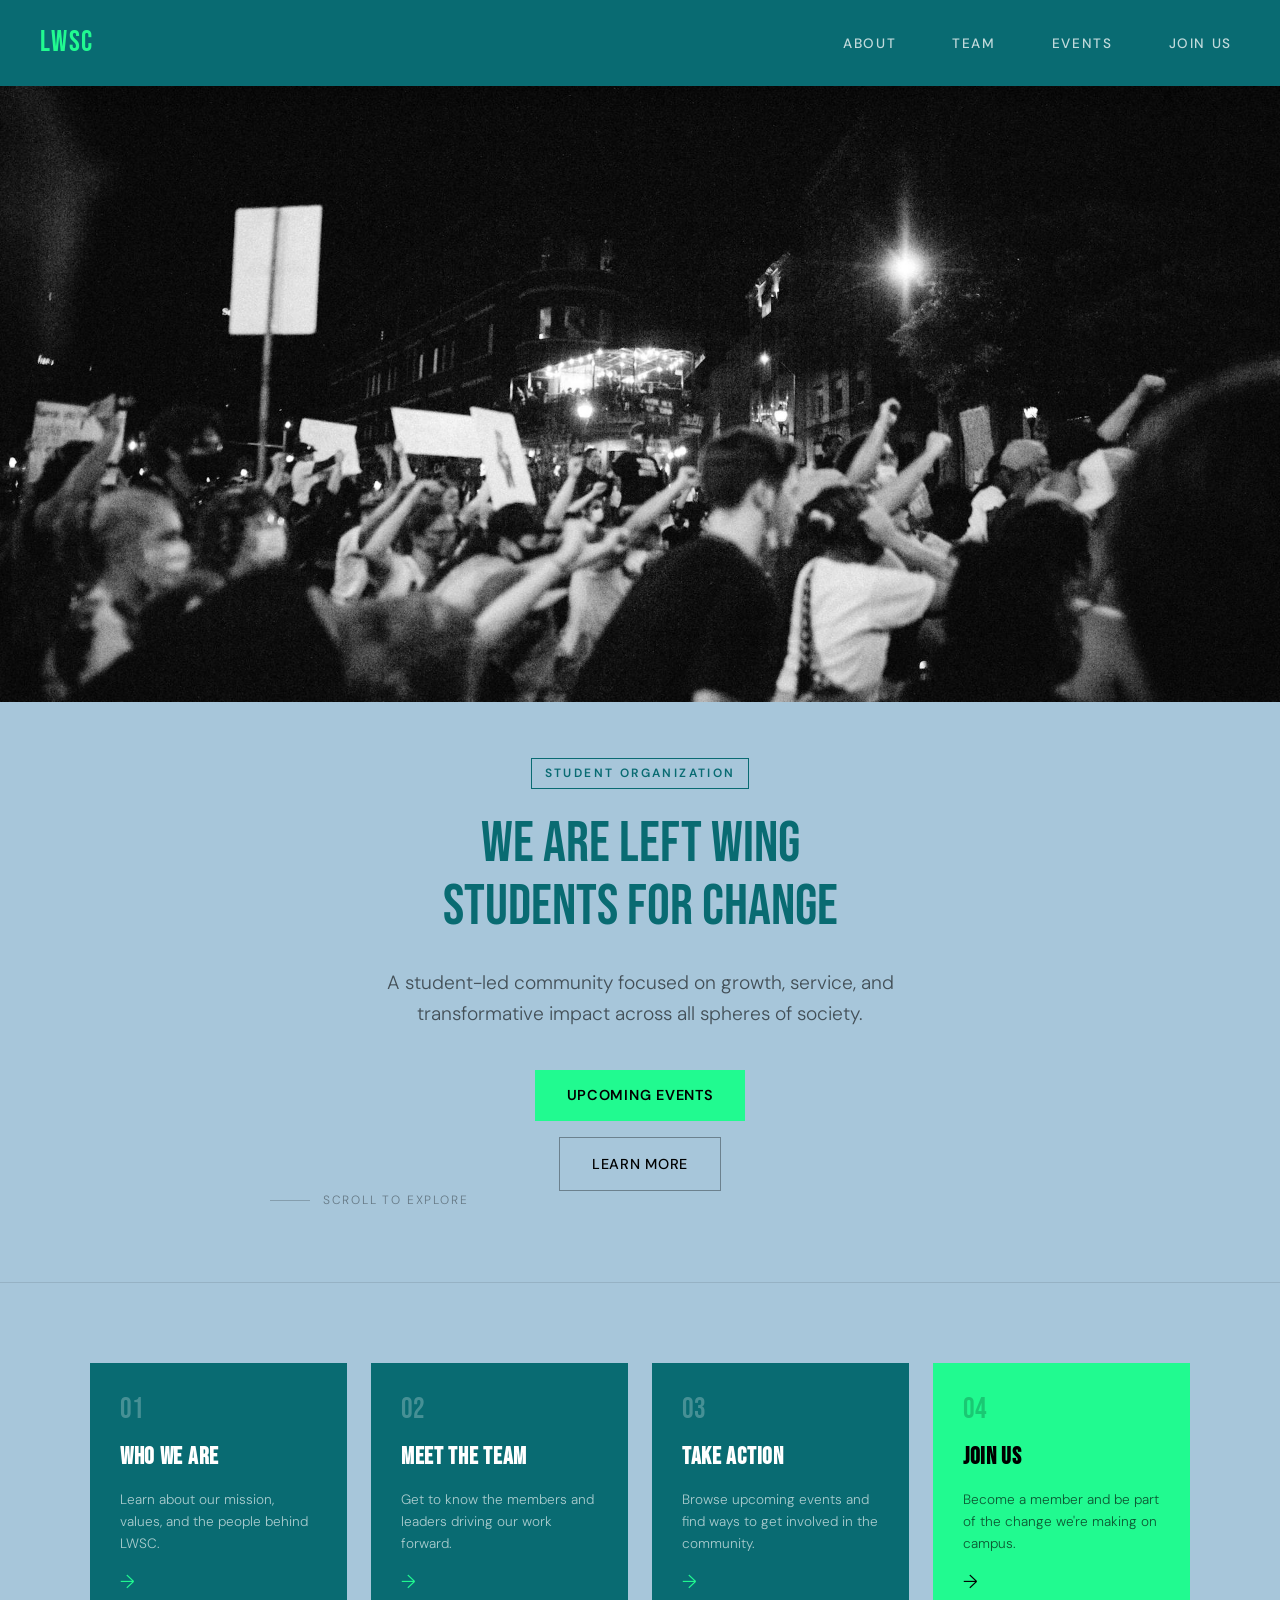
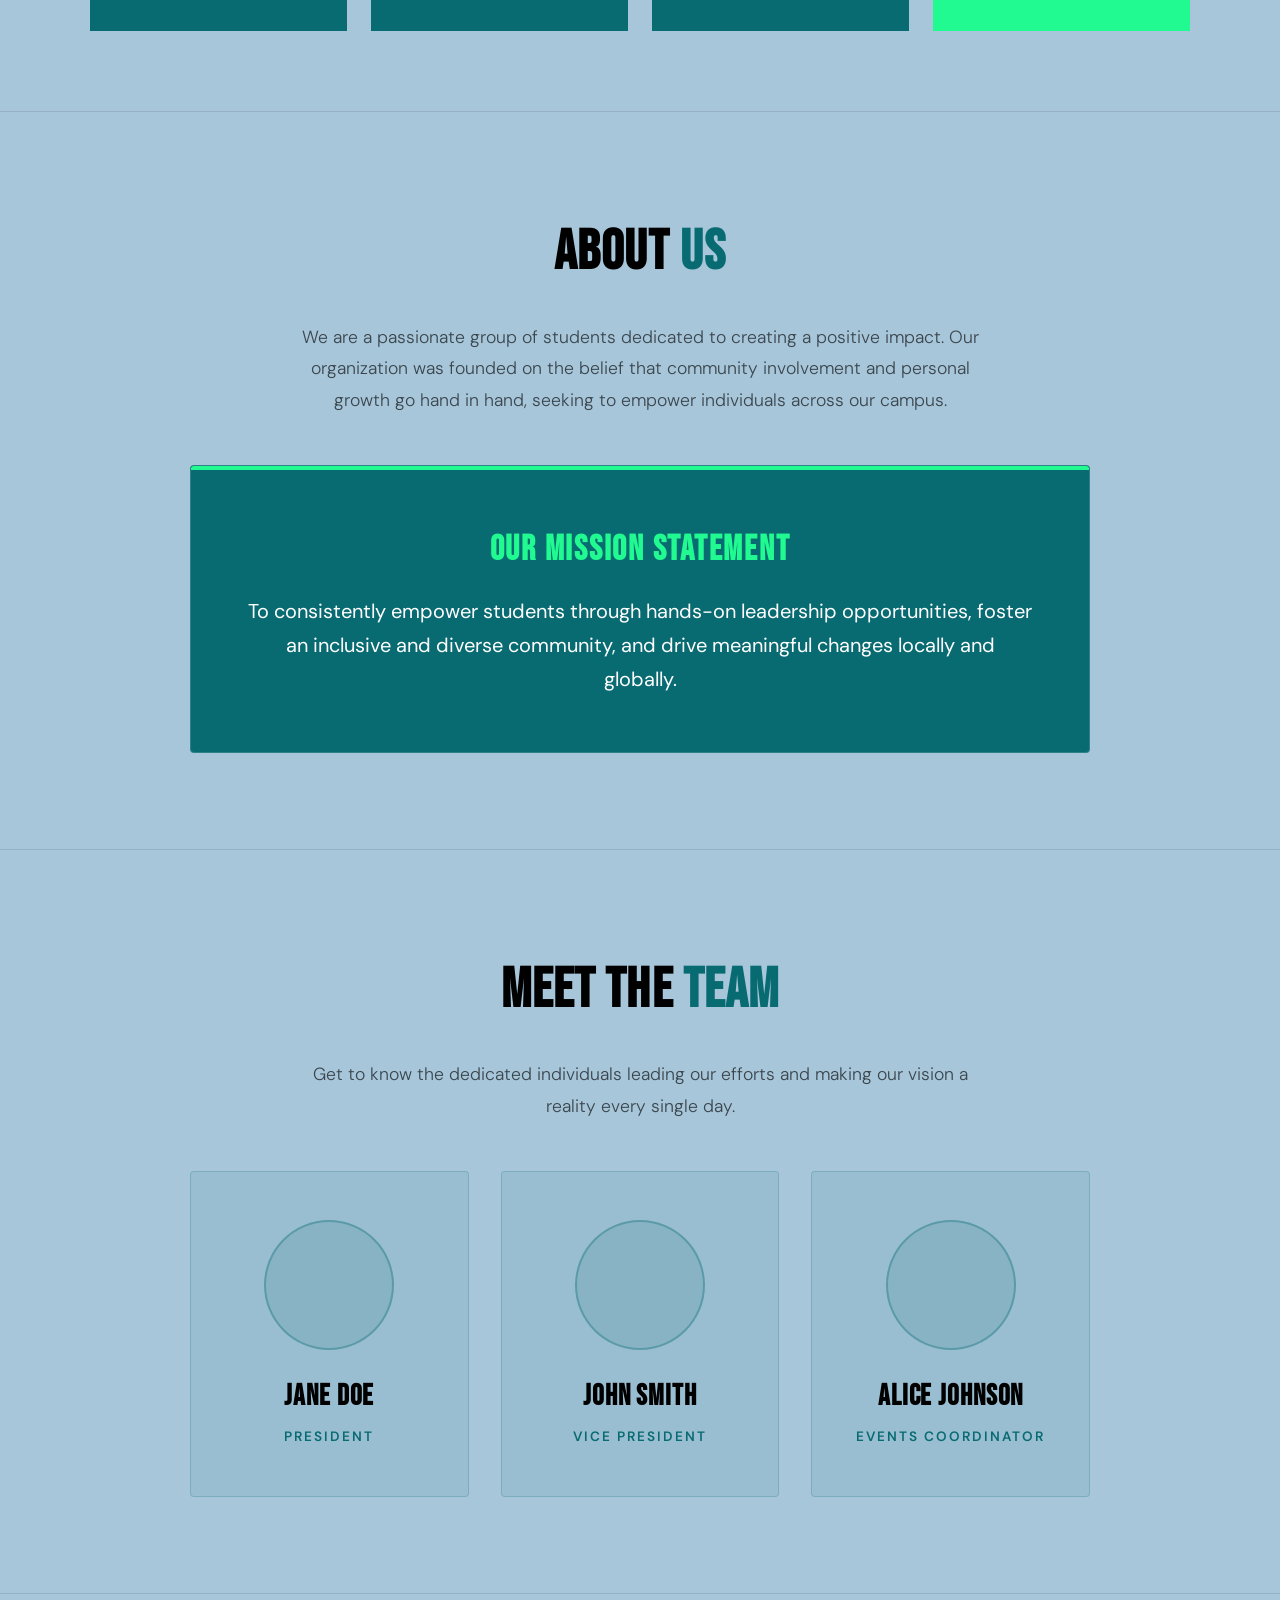
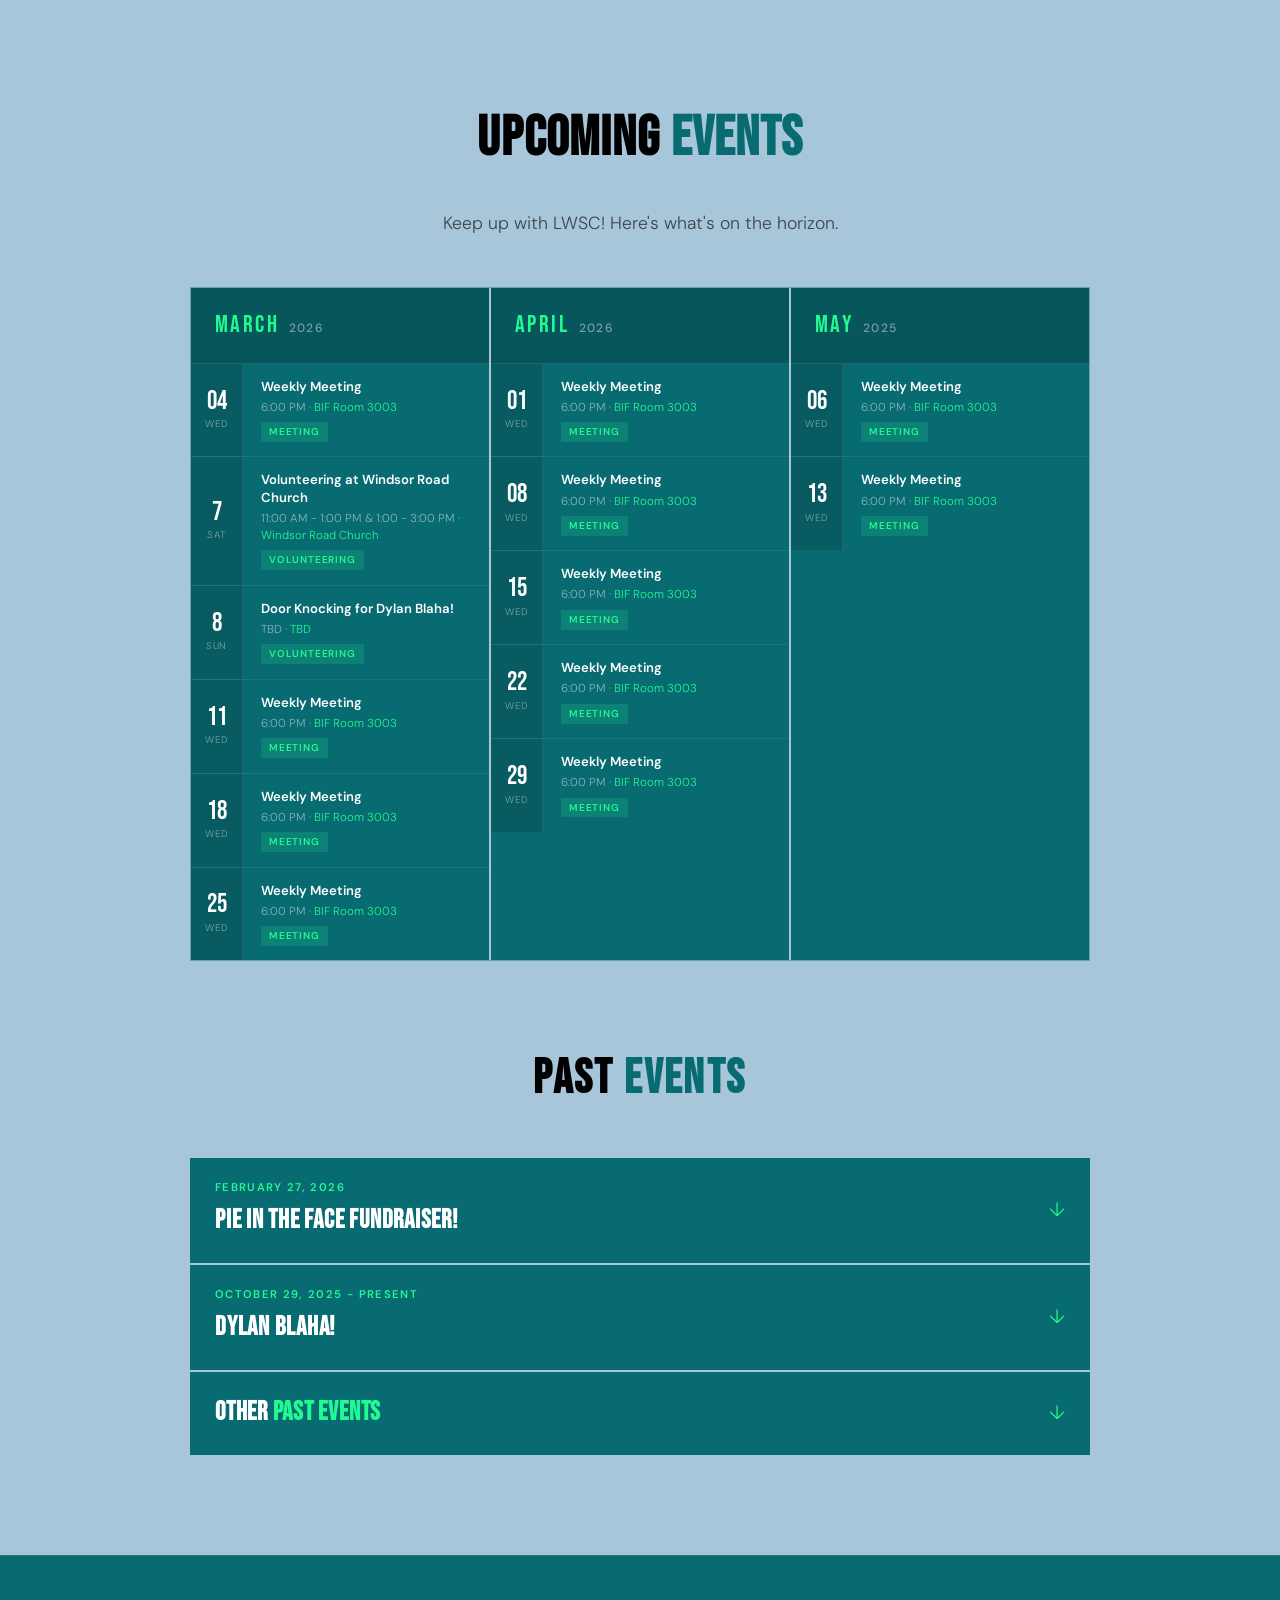
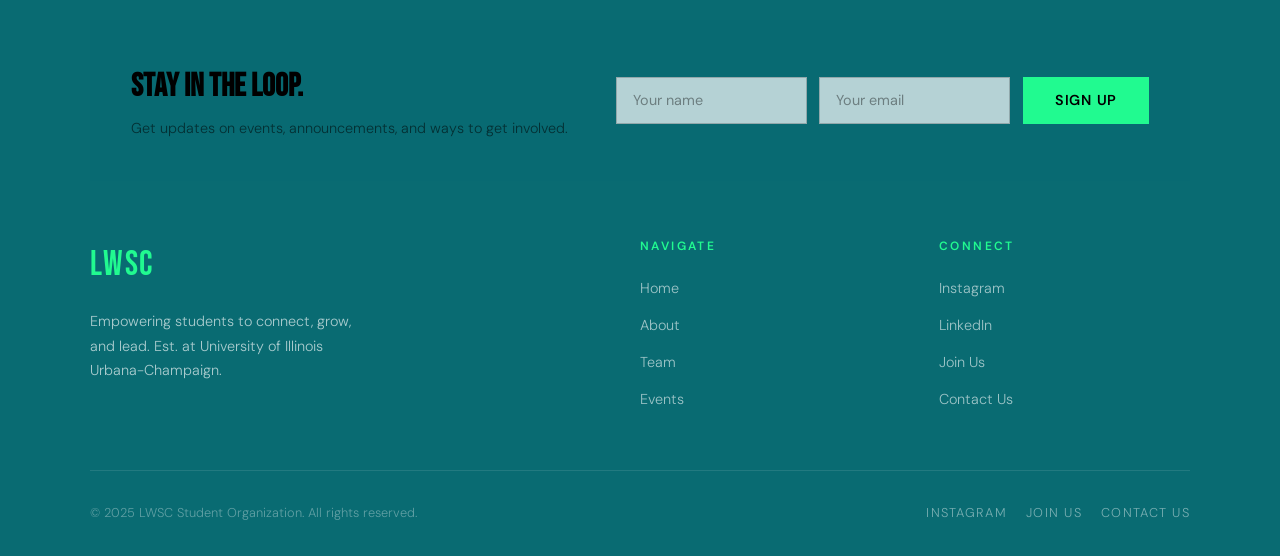
==== commit 32d40b07: "Merge 71c5037955dd4dc1729b734f18cbc5e9aec14543 into e2099531aed8880cb0f677e14572492020d36735" ====
--- a/index.html
+++ b/index.html
@@ -20,7 +20,7 @@
       <li><a href="#about">About</a></li>
       <li><a href="#team">Team</a></li>
       <li><a href="#events">Events</a></li>
-      <li><a href="#contact" class="nav-cta">Join Us</a></li>
+      <li><a href="mailto:lwscuiuc@gmail.com?subject=Joining%20LWSC&body=Hello!%20I%20would%20like%20to%20join%20the%20club." onclick="closeMobile()">Join Us</a>
     </ul>
 
     <button class="hamburger" id="hamburger" aria-label="Toggle menu">
@@ -35,7 +35,7 @@
     <a href="#about"   onclick="closeMobile()">About</a>
     <a href="#team"    onclick="closeMobile()">Team</a>
     <a href="#events"  onclick="closeMobile()">Events</a>
-    <a href="#contact" onclick="closeMobile()">Join Us</a>
+    <a href="mailto:lwscuiuc@gmail.com?subject=Joining%20LWSC&body=Hello!%20I%20would%20like%20to%20join%20the%20club." onclick="closeMobile()">Join Us</a>
   </div>
 
   <!-- ═══ HERO (Person 1) ══════════════════════════════════ -->
@@ -93,7 +93,7 @@
         <span class="card-arrow">→</span>
       </a>
 
-      <a href="#contact" class="card card--accent">
+      <a href="mailto:lwscuiuc@gmail.com?subject=Joining%20LWSC&body=Hello!%20I%20would%20like%20to%20join%20the%20club%20and%20learn%20more%20about%20your%20upcoming%20events." class="card card--accent">
         <div class="card-icon">04</div>
         <h3 class="card-title">Join Us</h3>
         <p class="card-desc">Become a member and be part of the change we're making on campus.</p>
@@ -644,9 +644,9 @@
         <ul>
           <!-- TODO: Add real social links -->
           <li><a href="https://www.instagram.com/lwsc_uiuc?utm_source=ig_web_button_share_sheet&igsh=ZDNlZDc0MzIxNw==" target="_blank">Instagram</a></li>
-          <li><a href="#">LinkedIn</a></li>
-          <li><a href="#">Discord</a></li>
-          <li><a href="#contact">Contact Us</a></li>
+          <li><a href="https://www.linkedin.com/in/chinecherem-chinonso-991643227/" target="_blank">LinkedIn</a></li>
+          <li><a href="mailto:lwscuiuc@gmail.com?subject=Joining%20LWSC&body=Hello!%20I%20would%20like%20to%20join%20the%20club%20and%20learn%20more%20about%20your%20upcoming%20events.">Join Us</a></li>
+          <li><a href="mailto:lwscuiuc@gmail.com?subject=LWSC%20Inquiry&body=Hello%20LWSC%2C%20I%20would%20like%20to%20learn%20more.">Contact Us</a></li>
         </ul>
       </div>
     </div>
@@ -655,8 +655,8 @@
       <p>© 2025 LWSC Student Organization. All rights reserved.</p>
       <div class="footer-socials">
         <a href="https://www.instagram.com/lwsc_uiuc?utm_source=ig_web_button_share_sheet&igsh=ZDNlZDc0MzIxNw==" target="_blank">Instagram</a>
-        <a href="#">LinkedIn</a>
-        <a href="#">Discord</a>
+        <a href="mailto:lwscuiuc@gmail.com?subject=Joining%20LWSC&body=Hello!%20I%20would%20like%20to%20join%20the%20club%20and%20learn%20more%20about%20your%20upcoming%20events.">Join Us</a></li>
+        <a href="mailto:lwscuiuc@gmail.com?subject=LWSC%20Inquiry&body=Hello%20LWSC%2C%20I%20would%20like%20to%20learn%20more.">Contact Us</a></li>
       </div>
     </div>
   </footer>
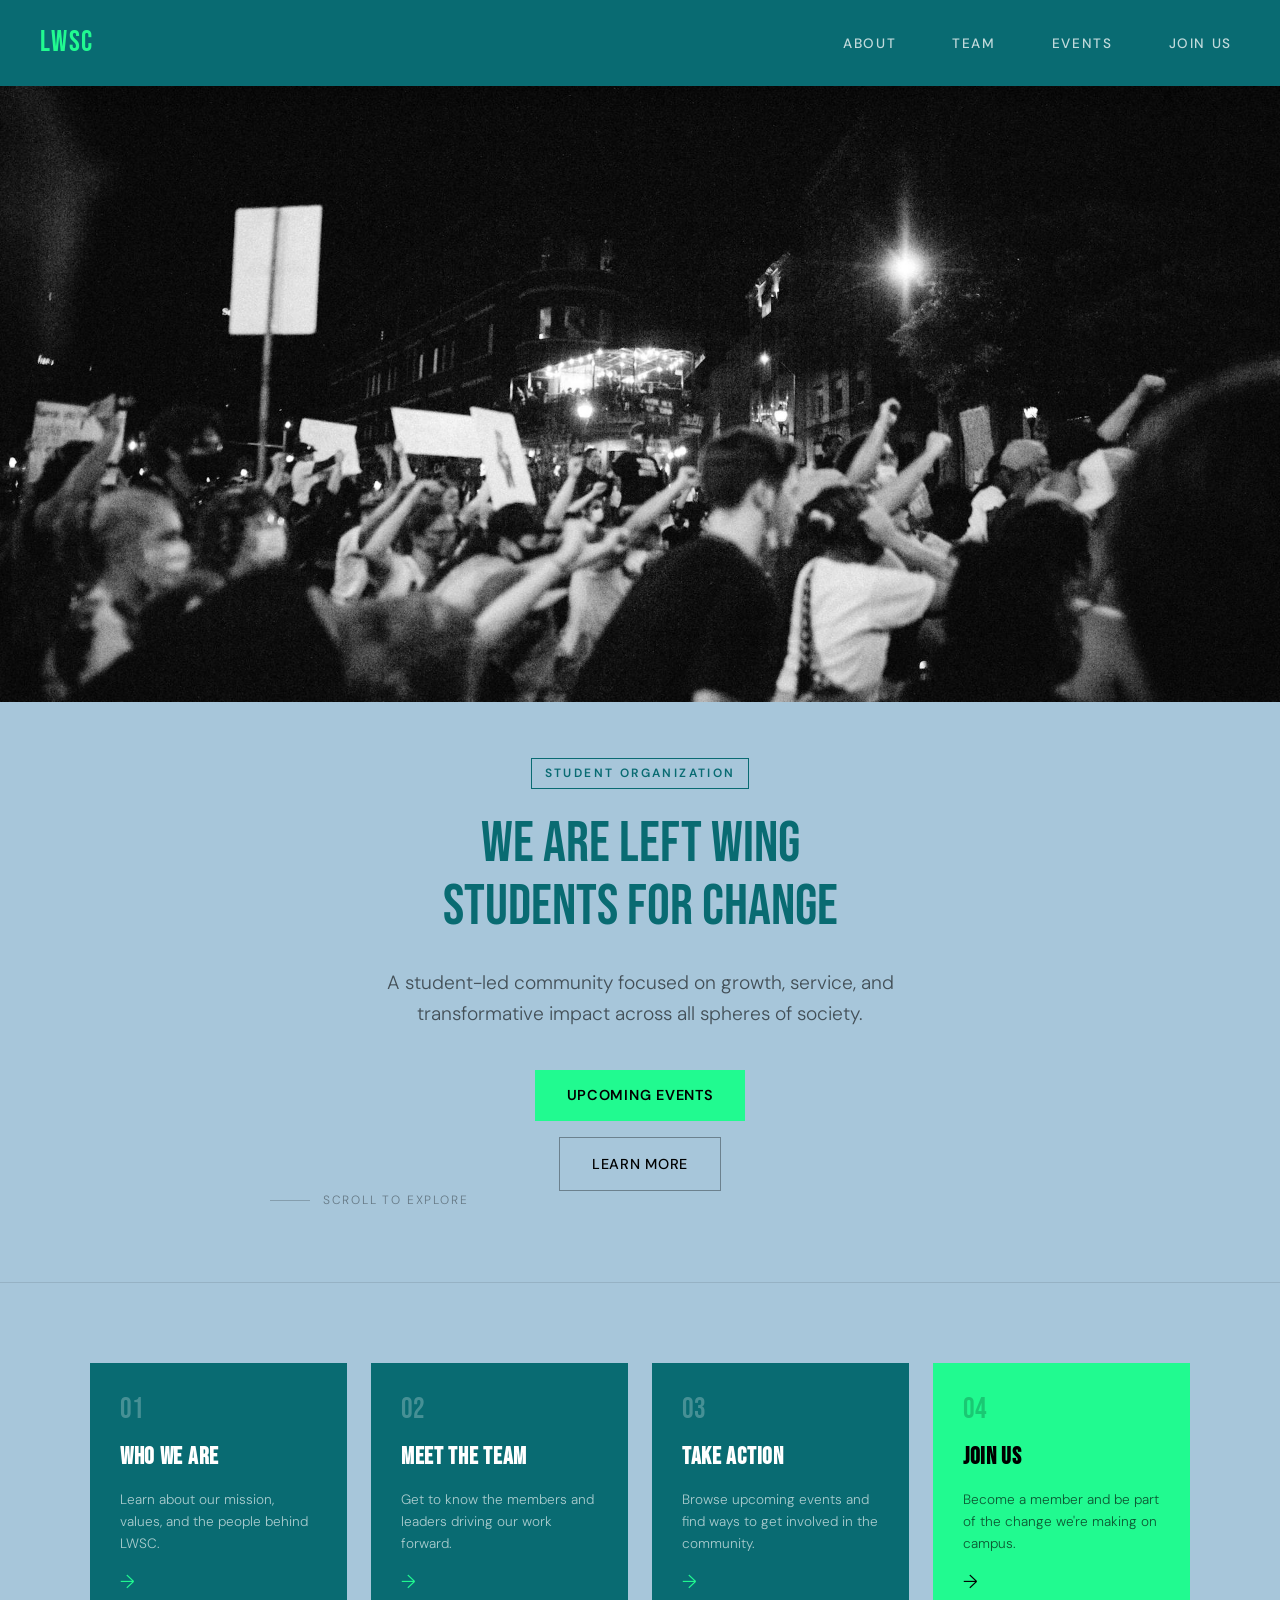
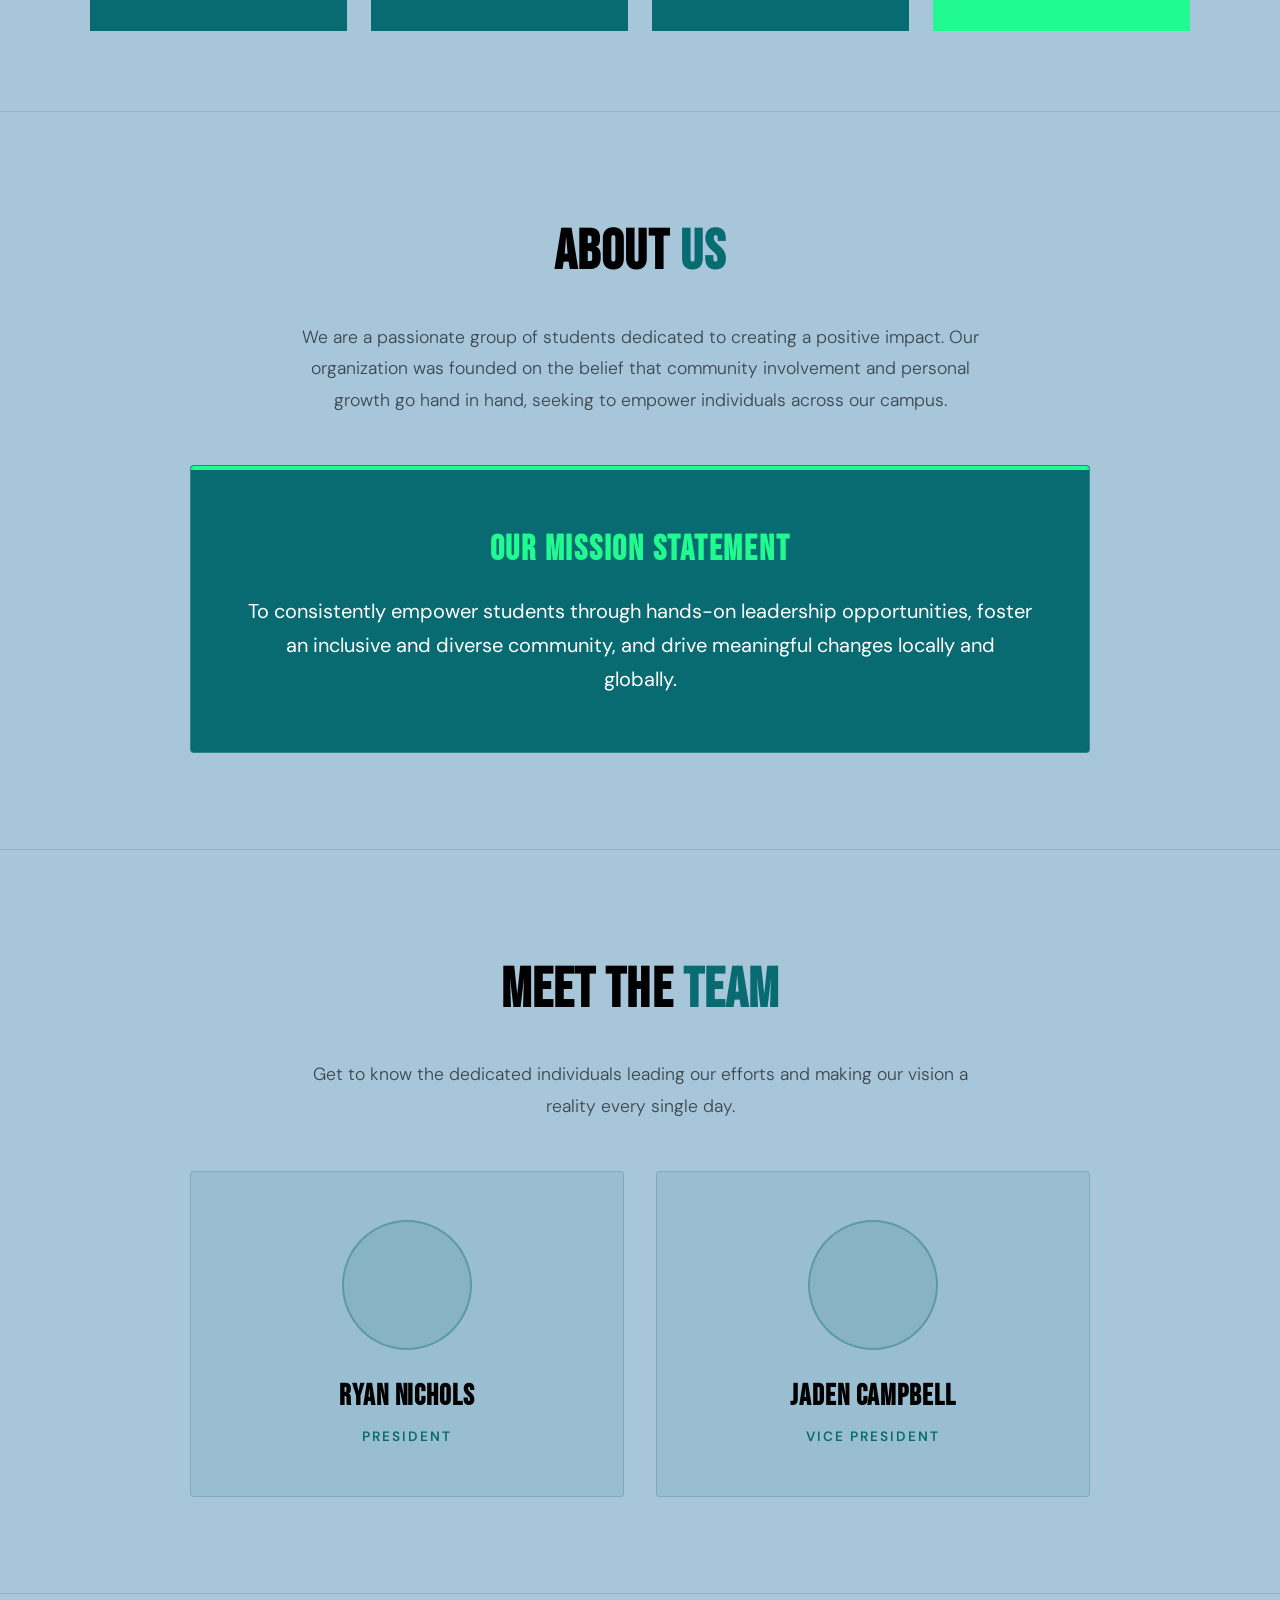
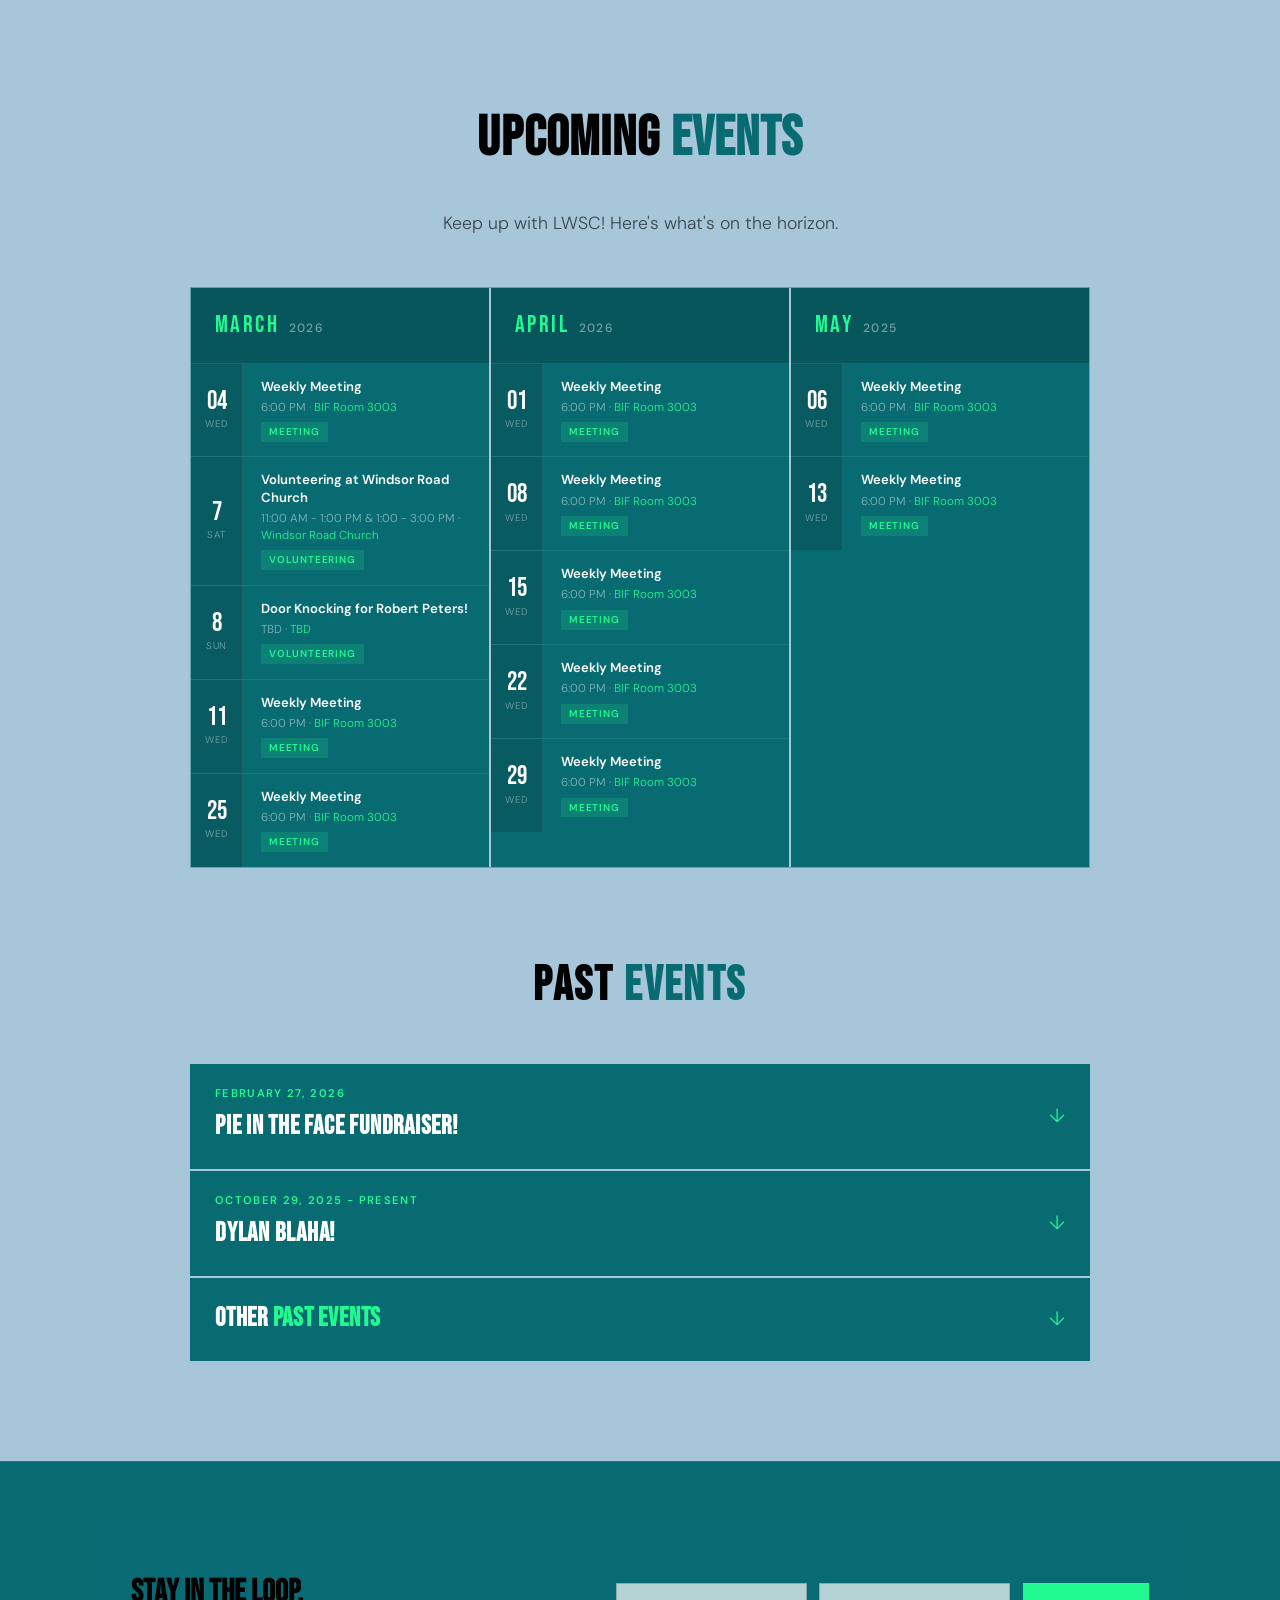
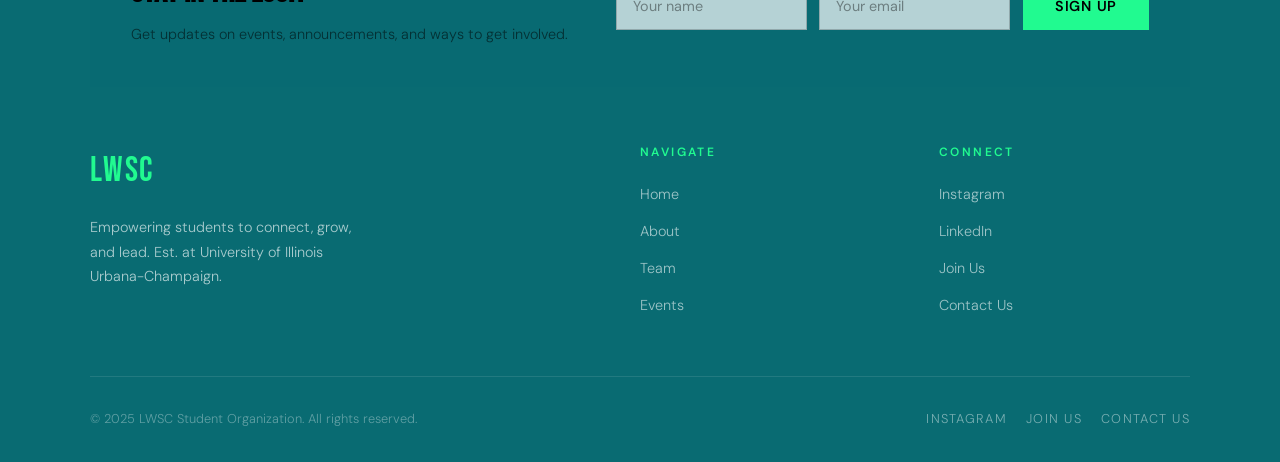
==== commit 2055d3d1: "Updated events and pictures" ====
--- a/index.html
+++ b/index.html
@@ -1,5 +1,6 @@
 <!DOCTYPE html>
 <html lang="en">
+
 <head>
   <meta charset="UTF-8" />
   <meta name="viewport" content="width=device-width, initial-scale=1.0" />
@@ -10,6 +11,7 @@
     rel="stylesheet" />
   <link rel="stylesheet" href="style.css" />
 </head>
+
 <body>
 
   <!-- ═══ NAVBAR (Person 1) ═══════════════════════════════ -->
@@ -20,7 +22,9 @@
       <li><a href="#about">About</a></li>
       <li><a href="#team">Team</a></li>
       <li><a href="#events">Events</a></li>
-      <li><a href="mailto:lwscuiuc@gmail.com?subject=Joining%20LWSC&body=Hello!%20I%20would%20like%20to%20join%20the%20club." onclick="closeMobile()">Join Us</a>
+      <li><a
+          href="mailto:lwscuiuc@gmail.com?subject=Joining%20LWSC&body=Hello!%20I%20would%20like%20to%20join%20the%20club."
+          onclick="closeMobile()">Join Us</a>
     </ul>
 
     <button class="hamburger" id="hamburger" aria-label="Toggle menu">
@@ -32,10 +36,11 @@
 
   <!-- Mobile Menu -->
   <div class="mobile-menu" id="mobileMenu">
-    <a href="#about"   onclick="closeMobile()">About</a>
-    <a href="#team"    onclick="closeMobile()">Team</a>
-    <a href="#events"  onclick="closeMobile()">Events</a>
-    <a href="mailto:lwscuiuc@gmail.com?subject=Joining%20LWSC&body=Hello!%20I%20would%20like%20to%20join%20the%20club." onclick="closeMobile()">Join Us</a>
+    <a href="#about" onclick="closeMobile()">About</a>
+    <a href="#team" onclick="closeMobile()">Team</a>
+    <a href="#events" onclick="closeMobile()">Events</a>
+    <a href="mailto:lwscuiuc@gmail.com?subject=Joining%20LWSC&body=Hello!%20I%20would%20like%20to%20join%20the%20club."
+      onclick="closeMobile()">Join Us</a>
   </div>
 
   <!-- ═══ HERO (Person 1) ══════════════════════════════════ -->
@@ -56,7 +61,7 @@
       </p>
       <div class="hero-actions">
         <a href="#events" class="btn-primary">Upcoming Events</a>
-        <a href="#about"  class="btn-secondary">Learn More</a>
+        <a href="#about" class="btn-secondary">Learn More</a>
       </div>
 
       <!-- Scroll hint lives inside content so it is never blocked -->
@@ -93,7 +98,8 @@
         <span class="card-arrow">→</span>
       </a>
 
-      <a href="mailto:lwscuiuc@gmail.com?subject=Joining%20LWSC&body=Hello!%20I%20would%20like%20to%20join%20the%20club%20and%20learn%20more%20about%20your%20upcoming%20events." class="card card--accent">
+      <a href="mailto:lwscuiuc@gmail.com?subject=Joining%20LWSC&body=Hello!%20I%20would%20like%20to%20join%20the%20club%20and%20learn%20more%20about%20your%20upcoming%20events."
+        class="card card--accent">
         <div class="card-icon">04</div>
         <h3 class="card-title">Join Us</h3>
         <p class="card-desc">Become a member and be part of the change we're making on campus.</p>
@@ -134,390 +140,428 @@
       <div class="team-grid">
         <!-- Team Member 1 -->
         <div class="team-member">
-          <div class="member-avatar"></div>
-          <h4 class="member-name">Jane Doe</h4>
+          <div class="member-avatar"
+            style="background-image: url('images/ryan_nichols.jpg'); background-size: cover; background-position: center;">
+          </div>
+          <h4 class="member-name">Ryan Nichols</h4>
           <p class="member-role">President</p>
         </div>
         <!-- Team Member 2 -->
         <div class="team-member">
-          <div class="member-avatar"></div>
-          <h4 class="member-name">John Smith</h4>
+          <div class="member-avatar"
+            style="background-image: url('images/jaden.jpg'); background-size: cover; background-position: center;">
+          </div>
+          <h4 class="member-name">Jaden Campbell</h4>
           <p class="member-role">Vice President</p>
         </div>
-        <!-- Team Member 3 -->
-        <div class="team-member">
-          <div class="member-avatar"></div>
-          <h4 class="member-name">Alice Johnson</h4>
-          <p class="member-role">Events Coordinator</p>
-        </div>
       </div>
     </div>
   </section>
 
   <!-- ═══ EVENTS + CONTACT — Placeholder for Person 3 ══════ -->
-<section id="events" class="events-section">
-  <div class="content-container">
-    <h2 class="section-title">Upcoming <span>Events</span></h2>
-    <p class="section-text">
-      Keep up with LWSC! Here's what's on the horizon.
-    </p>
-
-    <div class="calendar-wrapper">
-     
-      <!-- ── MARCH ── -->
-      <div class="calendar-month">
-        <div class="month-header">
-          <span class="month-name">March</span>
-          <span class="month-year">2026</span>
+  <section id="events" class="events-section">
+    <div class="content-container">
+      <h2 class="section-title">Upcoming <span>Events</span></h2>
+      <p class="section-text">
+        Keep up with LWSC! Here's what's on the horizon.
+      </p>
+
+      <div class="calendar-wrapper">
+
+        <!-- ── MARCH ── -->
+        <div class="calendar-month">
+          <div class="month-header">
+            <span class="month-name">March</span>
+            <span class="month-year">2026</span>
+          </div>
+          <ul class="month-events">
+            <li class="month-event" onclick="toggleEvent(this)">
+              <div class="event-day">
+                <span class="day-num">04</span>
+                <span class="day-label">Wed</span>
+              </div>
+              <div class="event-info">
+                <div class="event-title">Weekly Meeting</div>
+                <div class="event-meta">
+                  <span>6:00 PM · <a href="https://maps.app.goo.gl/SZJLUjDi2aqG8bYT9" target="_blank"
+                      style="color: var(--primary);">BIF Room 3003</a></span>
+                </div>
+                <span class="event-tag">Meeting</span>
+                <div class="event-details">
+                  <p class="event-desc">Join us to discuss GOTV plans for the midterm elections and hear from candidate
+                    for Champaign Executive, Sanford Hess! </p>
+                </div>
+              </div>
+            </li>
+            <li class="month-event" onclick="toggleEvent(this)">
+              <div class="event-day">
+                <span class="day-num">7</span>
+                <span class="day-label">Sat</span>
+              </div>
+              <div class="event-info">
+                <div class="event-title">Volunteering at Windsor Road Church</div>
+                <div class="event-meta">
+                  <span>11:00 AM - 1:00 PM & 1:00 - 3:00 PM · <a href="https://maps.app.goo.gl/hd46xtxcMzxoxTV39"
+                      target="_blank" style="color: var(--primary);">Windsor Road Church</a></span>
+                </div>
+                <span class="event-tag">Volunteering</span>
+                <div class="event-details">
+                  <p class="event-desc">Assist community shoppers during the Free Food Store shopping time. Register at
+                    the link below one day in advance! (More info provided in the link)
+                    <a href="https://windsorroad.churchcenter.com/calendar/event/207028616" target="_blank"
+                      style="color: var(--primary);">Volunteering Link</a></span>
+                  </p>
+                </div>
+              </div>
+            </li>
+            <li class="month-event" onclick="toggleEvent(this)">
+              <div class="event-day">
+                <span class="day-num">8</span>
+                <span class="day-label">Sun</span>
+              </div>
+              <div class="event-info">
+                <div class="event-title">Door Knocking for Robert Peters!</div>
+                <div class="event-meta">
+                  <span>TBD · <a href="" target="_blank" style="color: var(--primary);">TBD</a></span>
+                </div>
+                <span class="event-tag">Volunteering</span>
+                <div class="event-details">
+                  <p class="event-desc">Ask on Slack for more details!</p>
+                </div>
+              </div>
+            </li>
+            <li class="month-event" onclick="toggleEvent(this)">
+              <div class="event-day">
+                <span class="day-num">11</span>
+                <span class="day-label">Wed</span>
+              </div>
+              <div class="event-info">
+                <div class="event-title">Weekly Meeting</div>
+                <div class="event-meta">
+                  <span>6:00 PM · <a href="https://maps.app.goo.gl/SZJLUjDi2aqG8bYT9" target="_blank"
+                      style="color: var(--primary);">BIF Room 3003</a></span>
+                </div>
+                <span class="event-tag">Meeting</span>
+                <div class="event-details">
+                  <p class="event-desc">Have a discussion with the Mayor of Champaign!</p>
+                </div>
+              </div>
+            </li>
+            <li class="month-event" onclick="toggleEvent(this)">
+              <div class="event-day">
+                <span class="day-num">25</span>
+                <span class="day-label">Wed</span>
+              </div>
+              <div class="event-info">
+                <div class="event-title">Weekly Meeting</div>
+                <div class="event-meta">
+                  <span>6:00 PM · <a href="https://maps.app.goo.gl/SZJLUjDi2aqG8bYT9" target="_blank"
+                      style="color: var(--primary);">BIF Room 3003</a></span>
+                </div>
+                <span class="event-tag">Meeting</span>
+                <div class="event-details">
+                  <p class="event-desc">Join us for a game night to start the second half of the semester strong!</p>
+                </div>
+              </div>
+            </li>
+          </ul>
         </div>
-        <ul class="month-events">
-          <li class="month-event" onclick="toggleEvent(this)">
-            <div class="event-day">
-              <span class="day-num">04</span>
-              <span class="day-label">Wed</span>
-            </div>
-            <div class="event-info">
-              <div class="event-title">Weekly Meeting</div>
-              <div class="event-meta">
-                <span>6:00 PM · <a href="https://maps.app.goo.gl/SZJLUjDi2aqG8bYT9" target="_blank" style="color: var(--primary);">BIF Room 3003</a></span>
-              </div>
-              <span class="event-tag">Meeting</span>
-              <div class="event-details">
-                <p class="event-desc">Join us to discuss GOTV plans for the midterm elections and hear from candidate for Champaign Executive, Sanford Hess! </p>
-              </div>
-            </div>
-          </li>
-          <li class="month-event" onclick="toggleEvent(this)">
-            <div class="event-day">
-              <span class="day-num">7</span>
-              <span class="day-label">Sat</span>
-            </div>
-            <div class="event-info">
-              <div class="event-title">Volunteering at Windsor Road Church</div>
-              <div class="event-meta">
-                <span>11:00 AM - 1:00 PM & 1:00 - 3:00 PM · <a href="https://maps.app.goo.gl/hd46xtxcMzxoxTV39" target="_blank" style="color: var(--primary);">Windsor Road Church</a></span>
-              </div>
-              <span class="event-tag">Volunteering</span>
-              <div class="event-details">
-                <p class="event-desc">Assist community shoppers during the Free Food Store shopping time. Register at the link below one day in advance! (More info provided in the link)  
-                  <a href="https://windsorroad.churchcenter.com/calendar/event/207028616" target="_blank" style="color: var(--primary);">Volunteering Link</a></span>
-                </p>
-              </div>
-            </div>
-          </li>
-          <li class="month-event" onclick="toggleEvent(this)">
-            <div class="event-day">
-              <span class="day-num">8</span>
-              <span class="day-label">Sun</span>
-            </div>
-            <div class="event-info">
-              <div class="event-title">Door Knocking for Dylan Blaha!</div>
-              <div class="event-meta">
-                <span>TBD · <a href="" target="_blank" style="color: var(--primary);">TBD</a></span>
-              </div>
-              <span class="event-tag">Volunteering</span>
-              <div class="event-details">
-                <p class="event-desc">Ask on Slack for more details!</p>
-              </div>
-            </div>
-          </li>
-          <li class="month-event" onclick="toggleEvent(this)">
-            <div class="event-day">
-              <span class="day-num">11</span>
-              <span class="day-label">Wed</span>
-            </div>
-            <div class="event-info">
-              <div class="event-title">Weekly Meeting</div>
-              <div class="event-meta">
-                <span>6:00 PM · <a href="https://maps.app.goo.gl/SZJLUjDi2aqG8bYT9" target="_blank" style="color: var(--primary);">BIF Room 3003</a></span>
-              </div>
-              <span class="event-tag">Meeting</span>
-              <div class="event-details">
-                <p class="event-desc">TBD</p>
-              </div>
-            </div>
-          </li>
-          <li class="month-event" onclick="toggleEvent(this)">
-            <div class="event-day">
-              <span class="day-num">18</span>
-              <span class="day-label">Wed</span>
-            </div>
-            <div class="event-info">
-              <div class="event-title">Weekly Meeting</div>
-              <div class="event-meta">
-                <span>6:00 PM · <a href="https://maps.app.goo.gl/SZJLUjDi2aqG8bYT9" target="_blank" style="color: var(--primary);">BIF Room 3003</a></span>
-              </div>
-              <span class="event-tag">Meeting</span>
-              <div class="event-details">
-                <p class="event-desc">TBD</p>
-              </div>
-            </div>
-          </li>
-          <li class="month-event" onclick="toggleEvent(this)">
-            <div class="event-day">
-              <span class="day-num">25</span>
-              <span class="day-label">Wed</span>
-            </div>
-            <div class="event-info">
-              <div class="event-title">Weekly Meeting</div>
-              <div class="event-meta">
-                <span>6:00 PM · <a href="https://maps.app.goo.gl/SZJLUjDi2aqG8bYT9" target="_blank" style="color: var(--primary);">BIF Room 3003</a></span>
-              </div>
-              <span class="event-tag">Meeting</span>
-              <div class="event-details">
-                <p class="event-desc">TBD</p>
-              </div>
-            </div>
-          </li>
-        </ul>
-      </div>
-
-      <!-- ── APRIL ── -->
-      <div class="calendar-month">
-        <div class="month-header">
-          <span class="month-name">April</span>
-          <span class="month-year">2026</span>
+
+        <!-- ── APRIL ── -->
+        <div class="calendar-month">
+          <div class="month-header">
+            <span class="month-name">April</span>
+            <span class="month-year">2026</span>
+          </div>
+          <ul class="month-events">
+            <li class="month-event" onclick="toggleEvent(this)">
+              <div class="event-day">
+                <span class="day-num">01</span>
+                <span class="day-label">Wed</span>
+              </div>
+              <div class="event-info">
+                <div class="event-title">Weekly Meeting</div>
+                <div class="event-meta">
+                  <span>6:00 PM · <a href="https://maps.app.goo.gl/SZJLUjDi2aqG8bYT9" target="_blank"
+                      style="color: var(--primary);">BIF Room 3003</a></span>
+                </div>
+                <span class="event-tag">Meeting</span>
+                <div class="event-details">
+                  <p class="event-desc">TBD</p>
+                </div>
+              </div>
+            </li>
+            <li class="month-event" onclick="toggleEvent(this)">
+              <div class="event-day">
+                <span class="day-num">08</span>
+                <span class="day-label">Wed</span>
+              </div>
+              <div class="event-info">
+                <div class="event-title">Weekly Meeting</div>
+                <div class="event-meta">
+                  <span>6:00 PM · <a href="https://maps.app.goo.gl/SZJLUjDi2aqG8bYT9" target="_blank"
+                      style="color: var(--primary);">BIF Room 3003</a></span>
+                </div>
+                <span class="event-tag">Meeting</span>
+                <div class="event-details">
+                  <p class="event-desc">TBD</p>
+                </div>
+              </div>
+            </li>
+            <li class="month-event" onclick="toggleEvent(this)">
+              <div class="event-day">
+                <span class="day-num">15</span>
+                <span class="day-label">Wed</span>
+              </div>
+              <div class="event-info">
+                <div class="event-title">Weekly Meeting</div>
+                <div class="event-meta">
+                  <span>6:00 PM · <a href="https://maps.app.goo.gl/SZJLUjDi2aqG8bYT9" target="_blank"
+                      style="color: var(--primary);">BIF Room 3003</a></span>
+                </div>
+                <span class="event-tag">Meeting</span>
+                <div class="event-details">
+                  <p class="event-desc">TBD</p>
+                </div>
+              </div>
+            </li>
+            <li class="month-event" onclick="toggleEvent(this)">
+              <div class="event-day">
+                <span class="day-num">22</span>
+                <span class="day-label">Wed</span>
+              </div>
+              <div class="event-info">
+                <div class="event-title">Weekly Meeting</div>
+                <div class="event-meta">
+                  <span>6:00 PM · <a href="https://maps.app.goo.gl/SZJLUjDi2aqG8bYT9" target="_blank"
+                      style="color: var(--primary);">BIF Room 3003</a></span>
+                </div>
+                <span class="event-tag">Meeting</span>
+                <div class="event-details">
+                  <p class="event-desc">TBD</p>
+                </div>
+              </div>
+            </li>
+            <li class="month-event" onclick="toggleEvent(this)">
+              <div class="event-day">
+                <span class="day-num">29</span>
+                <span class="day-label">Wed</span>
+              </div>
+              <div class="event-info">
+                <div class="event-title">Weekly Meeting</div>
+                <div class="event-meta">
+                  <span>6:00 PM · <a href="https://maps.app.goo.gl/SZJLUjDi2aqG8bYT9" target="_blank"
+                      style="color: var(--primary);">BIF Room 3003</a></span>
+                </div>
+                <span class="event-tag">Meeting</span>
+                <div class="event-details">
+                  <p class="event-desc">TBD</p>
+                </div>
+              </div>
+            </li>
+          </ul>
         </div>
-        <ul class="month-events">
-          <li class="month-event" onclick="toggleEvent(this)">
-            <div class="event-day">
-              <span class="day-num">01</span>
-              <span class="day-label">Wed</span>
-            </div>
-            <div class="event-info">
-              <div class="event-title">Weekly Meeting</div>
-              <div class="event-meta">
-                <span>6:00 PM · <a href="https://maps.app.goo.gl/SZJLUjDi2aqG8bYT9" target="_blank" style="color: var(--primary);">BIF Room 3003</a></span>
-              </div>
-              <span class="event-tag">Meeting</span>
-              <div class="event-details">
-                <p class="event-desc">TBD</p>
-              </div>
-            </div>
-          </li>
-          <li class="month-event" onclick="toggleEvent(this)">
-            <div class="event-day">
-              <span class="day-num">08</span>
-              <span class="day-label">Wed</span>
-            </div>
-            <div class="event-info">
-              <div class="event-title">Weekly Meeting</div>
-              <div class="event-meta">
-                <span>6:00 PM · <a href="https://maps.app.goo.gl/SZJLUjDi2aqG8bYT9" target="_blank" style="color: var(--primary);">BIF Room 3003</a></span>
-              </div>
-              <span class="event-tag">Meeting</span>
-              <div class="event-details">
-                <p class="event-desc">TBD</p>
-              </div>
-            </div>
-          </li>
-          <li class="month-event" onclick="toggleEvent(this)">
-            <div class="event-day">
-              <span class="day-num">15</span>
-              <span class="day-label">Wed</span>
-            </div>
-            <div class="event-info">
-              <div class="event-title">Weekly Meeting</div>
-              <div class="event-meta">
-                <span>6:00 PM · <a href="https://maps.app.goo.gl/SZJLUjDi2aqG8bYT9" target="_blank" style="color: var(--primary);">BIF Room 3003</a></span>
-              </div>
-              <span class="event-tag">Meeting</span>
-              <div class="event-details">
-                <p class="event-desc">TBD</p>
-              </div>
-            </div>
-          </li>
-          <li class="month-event" onclick="toggleEvent(this)">
-            <div class="event-day">
-              <span class="day-num">22</span>
-              <span class="day-label">Wed</span>
-            </div>
-            <div class="event-info">
-              <div class="event-title">Weekly Meeting</div>
-              <div class="event-meta">
-                <span>6:00 PM · <a href="https://maps.app.goo.gl/SZJLUjDi2aqG8bYT9" target="_blank" style="color: var(--primary);">BIF Room 3003</a></span>
-              </div>
-              <span class="event-tag">Meeting</span>
-              <div class="event-details">
-                <p class="event-desc">TBD</p>
-              </div>
-            </div>
-          </li>
-          <li class="month-event" onclick="toggleEvent(this)">
-            <div class="event-day">
-              <span class="day-num">29</span>
-              <span class="day-label">Wed</span>
-            </div>
-            <div class="event-info">
-              <div class="event-title">Weekly Meeting</div>
-              <div class="event-meta">
-                <span>6:00 PM · <a href="https://maps.app.goo.gl/SZJLUjDi2aqG8bYT9" target="_blank" style="color: var(--primary);">BIF Room 3003</a></span>
-              </div>
-              <span class="event-tag">Meeting</span>
-              <div class="event-details">
-                <p class="event-desc">TBD</p>
-              </div>
-            </div>
-          </li>
-        </ul>
-      </div>
-
-      <!-- ── MAY ── -->
-      <div class="calendar-month">
-        <div class="month-header">
-          <span class="month-name">May</span>
-          <span class="month-year">2025</span>
+
+        <!-- ── MAY ── -->
+        <div class="calendar-month">
+          <div class="month-header">
+            <span class="month-name">May</span>
+            <span class="month-year">2025</span>
+          </div>
+          <ul class="month-events">
+            <li class="month-event" onclick="toggleEvent(this)">
+              <div class="event-day">
+                <span class="day-num">06</span>
+                <span class="day-label">Wed</span>
+              </div>
+              <div class="event-info">
+                <div class="event-title">Weekly Meeting</div>
+                <div class="event-meta">
+                  <span>6:00 PM · <a href="https://maps.app.goo.gl/SZJLUjDi2aqG8bYT9" target="_blank"
+                      style="color: var(--primary);">BIF Room 3003</a></span>
+                </div>
+                <span class="event-tag">Meeting</span>
+                <div class="event-details">
+                  <p class="event-desc">TBD</p>
+                </div>
+              </div>
+            </li>
+            <li class="month-event" onclick="toggleEvent(this)">
+              <div class="event-day">
+                <span class="day-num">13</span>
+                <span class="day-label">Wed</span>
+              </div>
+              <div class="event-info">
+                <div class="event-title">Weekly Meeting</div>
+                <div class="event-meta">
+                  <span>6:00 PM · <a href="https://maps.app.goo.gl/SZJLUjDi2aqG8bYT9" target="_blank"
+                      style="color: var(--primary);">BIF Room 3003</a></span>
+                </div>
+                <span class="event-tag">Meeting</span>
+                <div class="event-details">
+                  <p class="event-desc">TBD</p>
+                </div>
+              </div>
+            </li>
+          </ul>
         </div>
-        <ul class="month-events">
-          <li class="month-event" onclick="toggleEvent(this)">
-            <div class="event-day">
-              <span class="day-num">06</span>
-              <span class="day-label">Wed</span>
-            </div>
-            <div class="event-info">
-              <div class="event-title">Weekly Meeting</div>
-              <div class="event-meta">
-                <span>6:00 PM · <a href="https://maps.app.goo.gl/SZJLUjDi2aqG8bYT9" target="_blank" style="color: var(--primary);">BIF Room 3003</a></span>
-              </div>
-              <span class="event-tag">Meeting</span>
-              <div class="event-details">
-                <p class="event-desc">TBD</p>
-              </div>
-            </div>
-          </li>
-          <li class="month-event" onclick="toggleEvent(this)">
-            <div class="event-day">
-              <span class="day-num">13</span>
-              <span class="day-label">Wed</span>
-            </div>
-            <div class="event-info">
-              <div class="event-title">Weekly Meeting</div>
-              <div class="event-meta">
-                <span>6:00 PM · <a href="https://maps.app.goo.gl/SZJLUjDi2aqG8bYT9" target="_blank" style="color: var(--primary);">BIF Room 3003</a></span>
-              </div>
-              <span class="event-tag">Meeting</span>
-              <div class="event-details">
-                <p class="event-desc">TBD</p>
-              </div>
-            </div>
-          </li>
-        </ul>
-      </div>
-
-    </div>
-<!-- ── PAST EVENTS ── -->
-    <div class="past-events">
-      <h3 class="past-events-title">Past <span>Events</span></h3>
-
-      <div class="past-events-list">
-
-        <!-- ── EVENT 1 ── -->
-        <div class="past-event" onclick="togglePastEvent(this)">
-          <div class="past-event-header">
-            <div class="past-event-header-left">
-              <span class="past-event-date">February 27, 2026</span>
-              <h4 class="past-event-name">Pie in the Face Fundraiser!</h4>
-            </div>
-            <span class="past-event-arrow">↓</span>
-          </div>
-          <div class="past-event-body">
-            <div class="slideshow" data-index="0">
-              <div class="slides">
+
+      </div>
+      <!-- ── PAST EVENTS ── -->
+      <div class="past-events">
+        <h3 class="past-events-title">Past <span>Events</span></h3>
+
+        <div class="past-events-list">
+
+          <!-- ── EVENT 1 ── -->
+          <div class="past-event" onclick="togglePastEvent(this)">
+            <div class="past-event-header">
+              <div class="past-event-header-left">
+                <span class="past-event-date">February 27, 2026</span>
+                <h4 class="past-event-name">Pie in the Face Fundraiser!</h4>
+              </div>
+              <span class="past-event-arrow">↓</span>
+            </div>
+            <div class="past-event-body">
+              <div class="slideshow" data-index="0">
+                <div class="slides">
+                  <div class="slide-item">
+                    <img src="images/PastEvents/PieFundraiserEvent_2.27.26/PieFundraiser4.jpeg" alt="" />
+                    <div class="slide-caption">
+                      <span class="slide-caption-date">February 27, 2026</span>
+                      <span class="slide-caption-title">Pie in the Face Fundraiser!</span>
+                    </div>
+                  </div>
+                  <div class="slide-item">
+                    <img src="images/PastEvents/PieFundraiserEvent_2.27.26/PieFundraiser5.jpeg" alt="" />
+                    <div class="slide-caption">
+                      <span class="slide-caption-date">February 27, 2026</span>
+                      <span class="slide-caption-title">Pie in the Face Fundraiser!</span>
+                    </div>
+                  </div>
+                  <div class="slide-item">
+                    <img src="images/PastEvents/PieFundraiserEvent_2.27.26/PieFundraiser2.jpeg" alt="" />
+                    <div class="slide-caption">
+                      <span class="slide-caption-date">February 27, 2026</span>
+                      <span class="slide-caption-title">Pie in the Face Fundraiser!</span>
+                    </div>
+                  </div>
+                  <div class="slide-item">
+                    <img src="images/PastEvents/PieFundraiserEvent_2.27.26/PieFundraiser3.jpeg" alt="" />
+                    <div class="slide-caption">
+                      <span class="slide-caption-date">February 27, 2026</span>
+                      <span class="slide-caption-title">Pie in the Face Fundraiser!</span>
+                    </div>
+                  </div>
+                  <div class="slide-item">
+                    <img src="images/PastEvents/PieFundraiserEvent_2.27.26/PieFundraiser6.jpeg" alt="" />
+                    <div class="slide-caption">
+                      <span class="slide-caption-date">February 27, 2026</span>
+                      <span class="slide-caption-title">Pie in the Face Fundraiser!</span>
+                    </div>
+                  </div>
+                  <div class="slide-item">
+                    <img src="images/PastEvents/PieFundraiserEvent_2.27.26/PieFundraiser7.jpeg" alt="" />
+                    <div class="slide-caption">
+                      <span class="slide-caption-date">February 27, 2026</span>
+                      <span class="slide-caption-title">Pie in the Face Fundraiser!</span>
+                    </div>
+                  </div>
+                  <div class="slide-item">
+                    <img src="images/PastEvents/PieFundraiserEvent_2.27.26/PieFundraiser1.jpeg" alt="" />
+                    <div class="slide-caption">
+                      <span class="slide-caption-date">February 27, 2026</span>
+                      <span class="slide-caption-title">Pie in the Face Fundraiser!</span>
+                    </div>
+                  </div>
+                </div>
+                <div class="slide-dots"></div>
+              </div>
+            </div>
+          </div>
+
+          <!-- ── EVENT 2 ── -->
+          <div class="past-event" onclick="togglePastEvent(this)">
+            <div class="past-event-header">
+              <div class="past-event-header-left">
+                <span class="past-event-date">October 29, 2025 - Present</span>
+                <h4 class="past-event-name">Dylan Blaha!</h4>
+              </div>
+              <span class="past-event-arrow">↓</span>
+            </div>
+            <div class="past-event-body">
+              <div class="slideshow" data-index="0">
+                <div class="slides">
+                  <div class="slide-item">
+                    <img src="images/PastEvents/DylanBlahaEvent/DylanBlaha_10.29.25.jpeg" alt="" />
+                    <div class="slide-caption">
+                      <span class="slide-caption-date">October 29, 2025</span>
+                      <span class="slide-caption-title">Dylan Blaha!</span>
+                    </div>
+                  </div>
+                  <div class="slide-item">
+                    <img src="images/PastEvents/DylanBlahaEvent/Election1.JPG" alt="" />
+                    <div class="slide-caption">
+                      <span class="slide-caption-date">March 9, 2026</span>
+                      <span class="slide-caption-title">Tabling with Dylan Blaha!</span>
+                    </div>
+                  </div>
                 <div class="slide-item">
-                  <img src="images/PastEvents/PieFundraiserEvent_2.27.26/PieFundraiser4.jpeg" alt="" />
-                  <div class="slide-caption">
-                    <span class="slide-caption-date">February 27, 2026</span>
-                    <span class="slide-caption-title">Pie in the Face Fundraiser!</span>
-                  </div>
-                </div>
+                    <img src="images/PastEvents/DylanBlahaEvent/Election2.jpeg" alt="" />
+                    <div class="slide-caption">
+                      <span class="slide-caption-date">March 9, 2026</span>
+                      <span class="slide-caption-title">Tabling with Dylan Blaha!</span>
+                    </div>
+                  </div>
                 <div class="slide-item">
-                  <img src="images/PastEvents/PieFundraiserEvent_2.27.26/PieFundraiser5.jpeg" alt="" />
-                  <div class="slide-caption">
-                    <span class="slide-caption-date">February 27, 2026</span>
-                    <span class="slide-caption-title">Pie in the Face Fundraiser!</span>
-                  </div>
-                </div>
+                    <img src="images/PastEvents/DylanBlahaEvent/Election3.jpeg" alt="" />
+                    <div class="slide-caption">
+                      <span class="slide-caption-date">March 9, 2026</span>
+                      <span class="slide-caption-title">Tabling with Dylan Blaha!</span>
+                    </div>
+                  </div>
                 <div class="slide-item">
-                  <img src="images/PastEvents/PieFundraiserEvent_2.27.26/PieFundraiser2.jpeg" alt="" />
-                  <div class="slide-caption">
-                    <span class="slide-caption-date">February 27, 2026</span>
-                    <span class="slide-caption-title">Pie in the Face Fundraiser!</span>
-                  </div>
-                </div>
+                    <img src="images/PastEvents/DylanBlahaEvent/Election4.jpeg" alt="" />
+                    <div class="slide-caption">
+                      <span class="slide-caption-date">March 9, 2026</span>
+                      <span class="slide-caption-title">Tabling with Dylan Blaha!</span>
+                    </div>
+                  </div>
                 <div class="slide-item">
-                  <img src="images/PastEvents/PieFundraiserEvent_2.27.26/PieFundraiser3.jpeg" alt="" />
-                  <div class="slide-caption">
-                    <span class="slide-caption-date">February 27, 2026</span>
-                    <span class="slide-caption-title">Pie in the Face Fundraiser!</span>
-                  </div>
-                </div>
+                    <img src="images/PastEvents/DylanBlahaEvent/Election5.JPG" alt="" />
+                    <div class="slide-caption">
+                      <span class="slide-caption-date">March 9, 2026</span>
+                      <span class="slide-caption-title">Tabling with Dylan Blaha!</span>
+                    </div>
+                  </div>
                 <div class="slide-item">
-                  <img src="images/PastEvents/PieFundraiserEvent_2.27.26/PieFundraiser6.jpeg" alt="" />
-                  <div class="slide-caption">
-                    <span class="slide-caption-date">February 27, 2026</span>
-                    <span class="slide-caption-title">Pie in the Face Fundraiser!</span>
-                  </div>
-                </div>
+                    <img src="images/PastEvents/DylanBlahaEvent/Election6.jpeg" alt="" />
+                    <div class="slide-caption">
+                      <span class="slide-caption-date">March 9, 2026</span>
+                      <span class="slide-caption-title">Tabling with Dylan Blaha!</span>
+                    </div>
+                  </div>
                 <div class="slide-item">
-                  <img src="images/PastEvents/PieFundraiserEvent_2.27.26/PieFundraiser7.jpeg" alt="" />
-                  <div class="slide-caption">
-                    <span class="slide-caption-date">February 27, 2026</span>
-                    <span class="slide-caption-title">Pie in the Face Fundraiser!</span>
-                  </div>
-                </div>
+                    <img src="images/PastEvents/DylanBlahaEvent/Election7.jpeg" alt="" />
+                    <div class="slide-caption">
+                      <span class="slide-caption-date">March 9, 2026</span>
+                      <span class="slide-caption-title">Tabling with Dylan Blaha!</span>
+                    </div>
+                  </div>
                 <div class="slide-item">
-                  <img src="images/PastEvents/PieFundraiserEvent_2.27.26/PieFundraiser1.jpeg" alt="" />
-                  <div class="slide-caption">
-                    <span class="slide-caption-date">February 27, 2026</span>
-                    <span class="slide-caption-title">Pie in the Face Fundraiser!</span>
-                  </div>
-                </div>
-              </div>
-              <div class="slide-dots"></div>
-            </div>
-          </div>
-        </div>
-
-        <!-- ── EVENT 2 ── -->
-        <div class="past-event" onclick="togglePastEvent(this)">
-          <div class="past-event-header">
-            <div class="past-event-header-left">
-              <span class="past-event-date">October 29, 2025 - Present</span>
-              <h4 class="past-event-name">Dylan Blaha!</h4>
-            </div>
-            <span class="past-event-arrow">↓</span>
-          </div>
-          <div class="past-event-body">
-            <div class="slideshow" data-index="0">
-              <div class="slides">
-                <div class="slide-item">
-                  <img src="images/PastEvents/DylanBlahaEvent/DylanBlaha_10.29.25.jpeg" alt="" />
-                  <div class="slide-caption">
-                    <span class="slide-caption-date">October 29, 2025</span>
-                    <span class="slide-caption-title">Dylan Blaha!</span>
-                  </div>
-                </div>
-                <!-- <div class="slide-item">
-                  <img src="images/event2-photo2.jpg" alt="" />
-                  <div class="slide-caption">
-                    <span class="slide-caption-date">February 23, 2026</span>
-                    <span class="slide-caption-title">Dylan Blaha!</span>
-                  </div>
-                </div>
-                <div class="slide-item">
-                  <img src="images/event2-photo3.jpg" alt="" />
-                  <div class="slide-caption">
-                    <span class="slide-caption-date">February 23, 2026</span>
-                    <span class="slide-caption-title">Dylan Blaha!</span>
-                  </div>
-                </div> Need more Pictures -->
-              </div>
-              <div class="slide-dots"></div>
-            </div>
-          </div>
-        </div>
-
-        <!-- ── EVENT 3 ── 
+                    <img src="images/PastEvents/DylanBlahaEvent/Election8.jpeg" alt="" />
+                    <div class="slide-caption">
+                      <span class="slide-caption-date">March 9, 2026</span>
+                      <span class="slide-caption-title">Tabling with Dylan Blaha!</span>
+                    </div>
+                  </div>
+                </div>
+                <div class="slide-dots"></div>
+              </div>
+            </div>
+          </div>
+
+          <!-- ── EVENT 3 ── 
         <div class="past-event" onclick="togglePastEvent(this)">
           <div class="past-event-header">
             <div class="past-event-header-left">
@@ -539,7 +583,7 @@
         </div>
       -->
 
-        <!-- ── TEMPLATE FOR MORE EVENTS — uncomment and fill in ──
+          <!-- ── TEMPLATE FOR MORE EVENTS — uncomment and fill in ──
         <div class="past-event" onclick="togglePastEvent(this)">
           <div class="past-event-header">
             <div class="past-event-header-left">
@@ -561,48 +605,48 @@
         </div>
         -->
 
-        <!-- ── OTHER PAST EVENTS ── -->
-        <div class="past-event" onclick="togglePastEvent(this)">
-          <div class="past-event-header">
-            <div class="past-event-header-left">
-              <h4 class="past-event-name">Other <span style="color: var(--primary);">Past Events</span></h4>
-            </div>
-            <span class="past-event-arrow">↓</span>
-          </div>
-          <div class="past-event-body">
-            <div class="slideshow">
-              <div class="slides">
-                <div class="slide-item">
-                  <img src="images/PastEvents/OtherEvents/SanfordHess_3.4.26.jpeg" alt="" />
-                  <div class="slide-caption">
-                    <span class="slide-caption-date">March 4, 2026</span>
-                    <span class="slide-caption-title">Sanford Hess Meeting!</span>
-                  </div>
-                </div>
-                <div class="slide-item">
-                  <img src="images/PastEvents/OtherEvents/ExpoNight1_2.2.26.jpeg" alt="" />
-                  <div class="slide-caption">
-                    <span class="slide-caption-date">February 2, 2026</span>
-                    <span class="slide-caption-title">Expo Night!</span>
-                  </div>
-                </div>
-                <div class="slide-item">
-                  <img src="images/PastEvents/OtherEvents/BakeSale_11.5.25.jpeg" alt="" />
-                  <div class="slide-caption">
-                    <span class="slide-caption-date">November 5, 2025</span>
-                    <span class="slide-caption-title">Bake Sale!</span>
-                  </div>
-                </div>
-                <!-- add more images here as needed -->
-              </div>
-              <div class="slide-dots"></div>
+          <!-- ── OTHER PAST EVENTS ── -->
+          <div class="past-event" onclick="togglePastEvent(this)">
+            <div class="past-event-header">
+              <div class="past-event-header-left">
+                <h4 class="past-event-name">Other <span style="color: var(--primary);">Past Events</span></h4>
+              </div>
+              <span class="past-event-arrow">↓</span>
+            </div>
+            <div class="past-event-body">
+              <div class="slideshow">
+                <div class="slides">
+                  <div class="slide-item">
+                    <img src="images/PastEvents/OtherEvents/SanfordHess_3.4.26.jpeg" alt="" />
+                    <div class="slide-caption">
+                      <span class="slide-caption-date">March 4, 2026</span>
+                      <span class="slide-caption-title">Sanford Hess Meeting!</span>
+                    </div>
+                  </div>
+                  <div class="slide-item">
+                    <img src="images/PastEvents/OtherEvents/ExpoNight1_2.2.26.jpeg" alt="" />
+                    <div class="slide-caption">
+                      <span class="slide-caption-date">February 2, 2026</span>
+                      <span class="slide-caption-title">Expo Night!</span>
+                    </div>
+                  </div>
+                  <div class="slide-item">
+                    <img src="images/PastEvents/OtherEvents/BakeSale_11.5.25.jpeg" alt="" />
+                    <div class="slide-caption">
+                      <span class="slide-caption-date">November 5, 2025</span>
+                      <span class="slide-caption-title">Bake Sale!</span>
+                    </div>
+                  </div>
+                  <!-- add more images here as needed -->
+                </div>
+                <div class="slide-dots"></div>
+              </div>
             </div>
           </div>
         </div>
       </div>
     </div>
-  </div>
-</section>
+  </section>
   <!-- ═══ FOOTER (Person 1) ════════════════════════════════ -->
   <footer>
 
@@ -643,10 +687,15 @@
         <h4>Connect</h4>
         <ul>
           <!-- TODO: Add real social links -->
-          <li><a href="https://www.instagram.com/lwsc_uiuc?utm_source=ig_web_button_share_sheet&igsh=ZDNlZDc0MzIxNw==" target="_blank">Instagram</a></li>
+          <li><a href="https://www.instagram.com/lwsc_uiuc?utm_source=ig_web_button_share_sheet&igsh=ZDNlZDc0MzIxNw=="
+              target="_blank">Instagram</a></li>
           <li><a href="https://www.linkedin.com/in/chinecherem-chinonso-991643227/" target="_blank">LinkedIn</a></li>
-          <li><a href="mailto:lwscuiuc@gmail.com?subject=Joining%20LWSC&body=Hello!%20I%20would%20like%20to%20join%20the%20club%20and%20learn%20more%20about%20your%20upcoming%20events.">Join Us</a></li>
-          <li><a href="mailto:lwscuiuc@gmail.com?subject=LWSC%20Inquiry&body=Hello%20LWSC%2C%20I%20would%20like%20to%20learn%20more.">Contact Us</a></li>
+          <li><a
+              href="mailto:lwscuiuc@gmail.com?subject=Joining%20LWSC&body=Hello!%20I%20would%20like%20to%20join%20the%20club%20and%20learn%20more%20about%20your%20upcoming%20events.">Join
+              Us</a></li>
+          <li><a
+              href="mailto:lwscuiuc@gmail.com?subject=LWSC%20Inquiry&body=Hello%20LWSC%2C%20I%20would%20like%20to%20learn%20more.">Contact
+              Us</a></li>
         </ul>
       </div>
     </div>
@@ -654,15 +703,21 @@
     <div class="footer-bottom">
       <p>© 2025 LWSC Student Organization. All rights reserved.</p>
       <div class="footer-socials">
-        <a href="https://www.instagram.com/lwsc_uiuc?utm_source=ig_web_button_share_sheet&igsh=ZDNlZDc0MzIxNw==" target="_blank">Instagram</a>
-        <a href="mailto:lwscuiuc@gmail.com?subject=Joining%20LWSC&body=Hello!%20I%20would%20like%20to%20join%20the%20club%20and%20learn%20more%20about%20your%20upcoming%20events.">Join Us</a></li>
-        <a href="mailto:lwscuiuc@gmail.com?subject=LWSC%20Inquiry&body=Hello%20LWSC%2C%20I%20would%20like%20to%20learn%20more.">Contact Us</a></li>
+        <a href="https://www.instagram.com/lwsc_uiuc?utm_source=ig_web_button_share_sheet&igsh=ZDNlZDc0MzIxNw=="
+          target="_blank">Instagram</a>
+        <a
+          href="mailto:lwscuiuc@gmail.com?subject=Joining%20LWSC&body=Hello!%20I%20would%20like%20to%20join%20the%20club%20and%20learn%20more%20about%20your%20upcoming%20events.">Join
+          Us</a></li>
+        <a
+          href="mailto:lwscuiuc@gmail.com?subject=LWSC%20Inquiry&body=Hello%20LWSC%2C%20I%20would%20like%20to%20learn%20more.">Contact
+          Us</a></li>
       </div>
     </div>
   </footer>
 
   <script src="script.js"></script>
 </body>
+
 </html>
 
 <!-- <!DOCTYPE html>
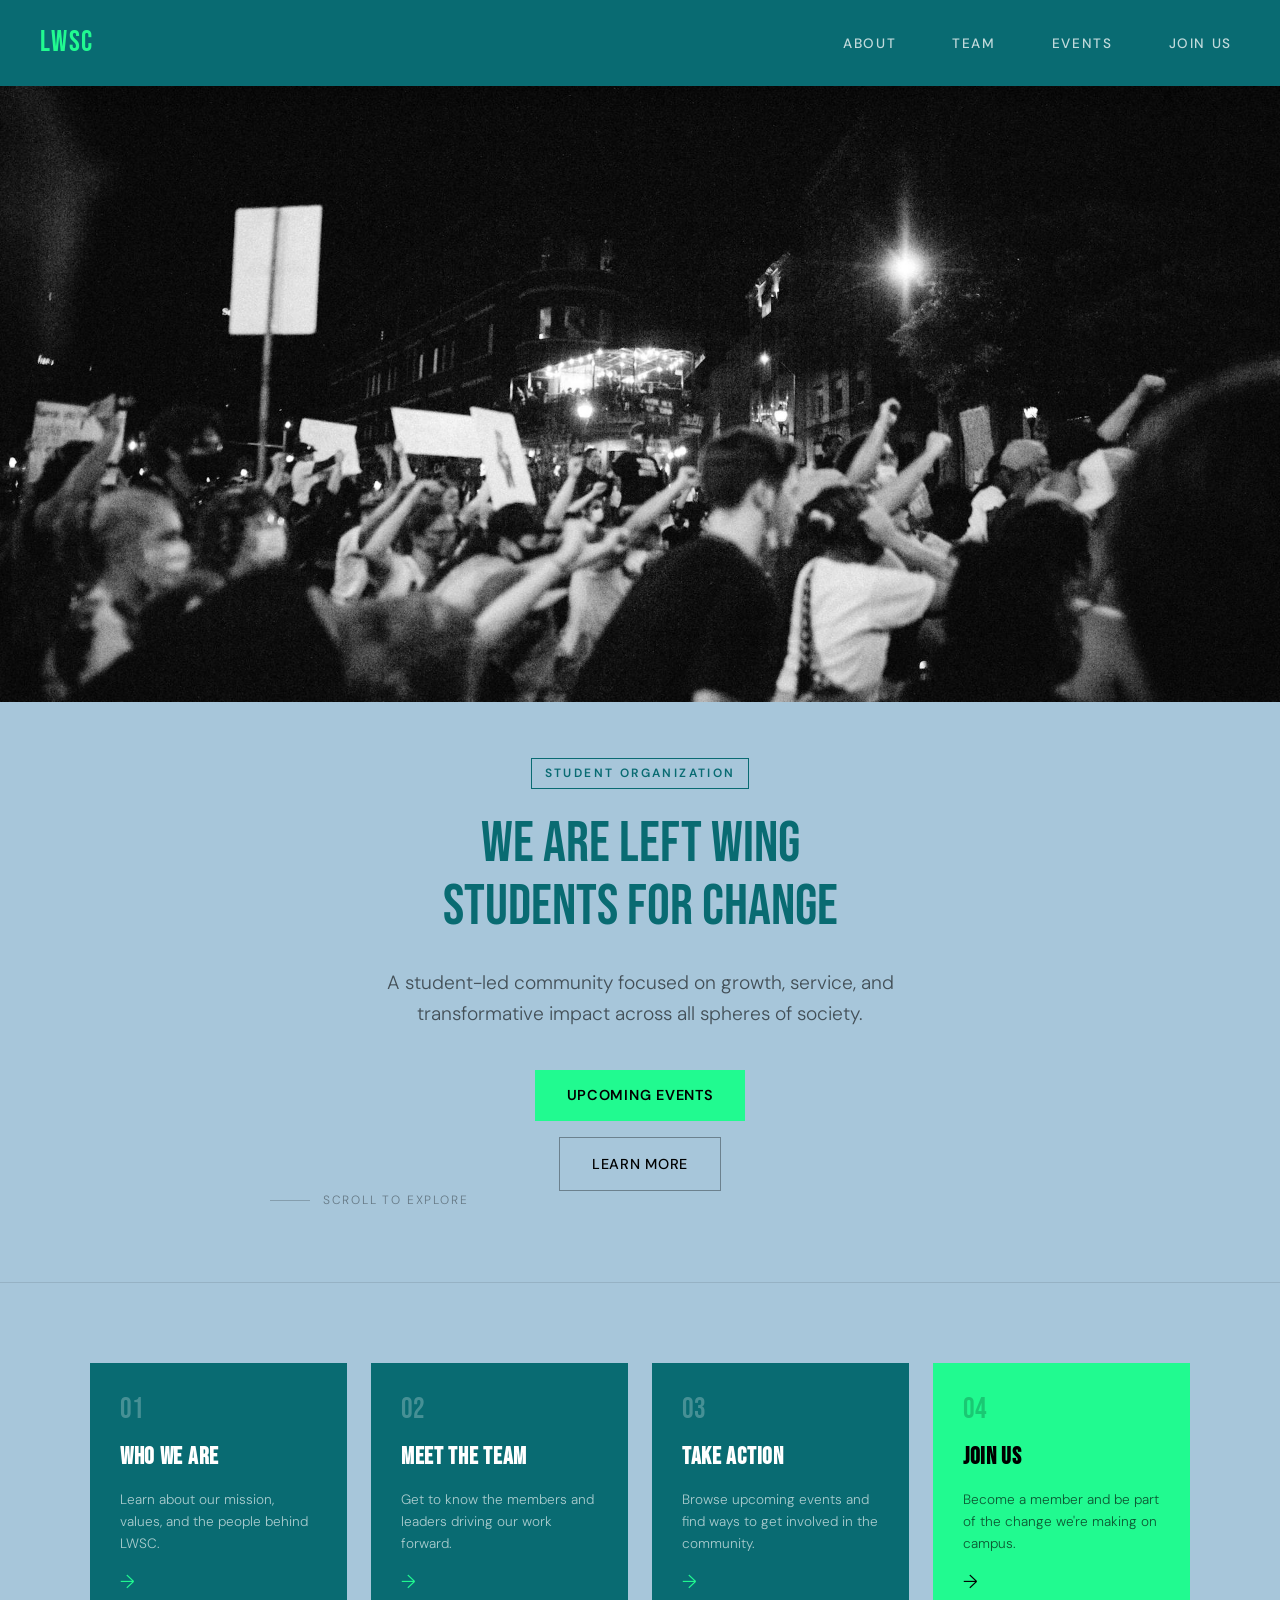
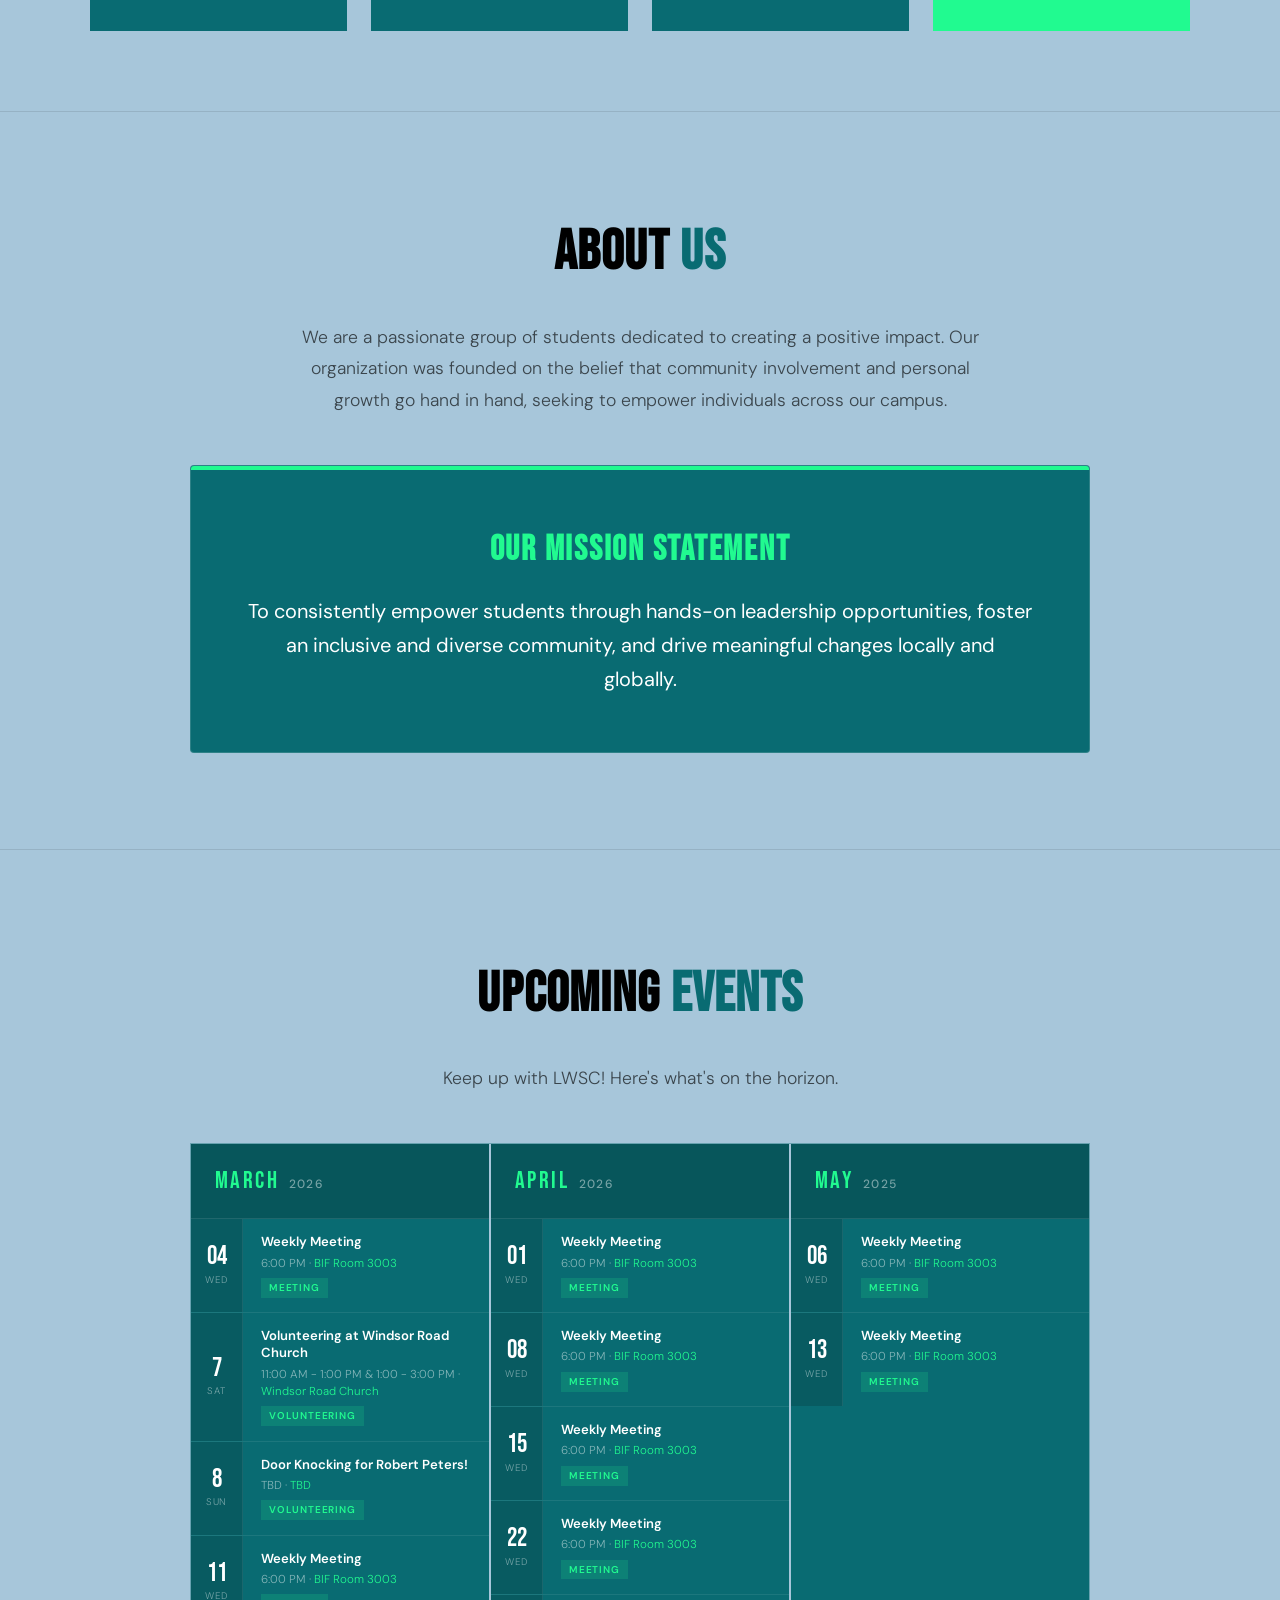
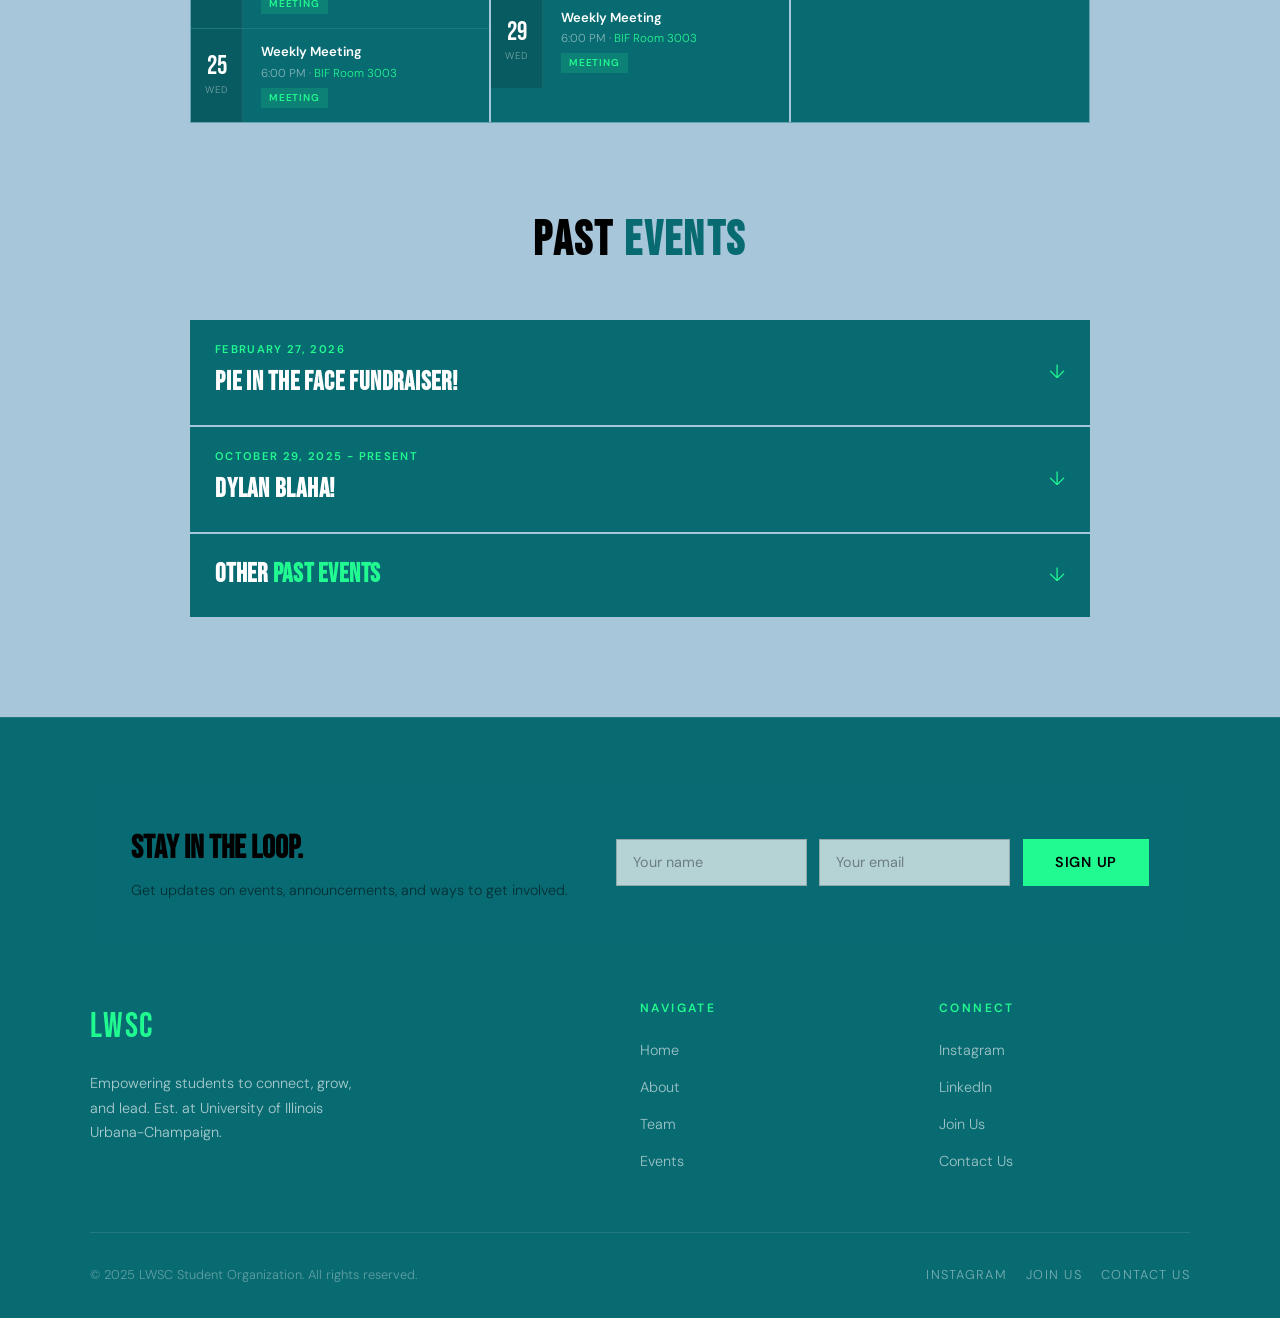
==== commit c7bbfe2e: "Removed leadership" ====
--- a/index.html
+++ b/index.html
@@ -129,7 +129,7 @@
     </div>
   </section>
 
-  <!-- ═══ MEET THE TEAM ════════════════════════════════════ -->
+  <!-- ═══ MEET THE TEAM ════════════════════════════════════ 
   <section id="team" class="team-section">
     <div class="content-container">
       <h2 class="section-title">Meet the <span>Team</span></h2>
@@ -138,7 +138,7 @@
       </p>
 
       <div class="team-grid">
-        <!-- Team Member 1 -->
+        
         <div class="team-member">
           <div class="member-avatar"
             style="background-image: url('images/ryan_nichols.jpg'); background-size: cover; background-position: center;">
@@ -146,7 +146,7 @@
           <h4 class="member-name">Ryan Nichols</h4>
           <p class="member-role">President</p>
         </div>
-        <!-- Team Member 2 -->
+        
         <div class="team-member">
           <div class="member-avatar"
             style="background-image: url('images/jaden.jpg'); background-size: cover; background-position: center;">
@@ -156,7 +156,8 @@
         </div>
       </div>
     </div>
-  </section>
+  </section> -->
+
 
   <!-- ═══ EVENTS + CONTACT — Placeholder for Person 3 ══════ -->
   <section id="events" class="events-section">
@@ -506,49 +507,49 @@
                       <span class="slide-caption-title">Tabling with Dylan Blaha!</span>
                     </div>
                   </div>
-                <div class="slide-item">
+                  <div class="slide-item">
                     <img src="images/PastEvents/DylanBlahaEvent/Election2.jpeg" alt="" />
                     <div class="slide-caption">
                       <span class="slide-caption-date">March 9, 2026</span>
                       <span class="slide-caption-title">Tabling with Dylan Blaha!</span>
                     </div>
                   </div>
-                <div class="slide-item">
+                  <div class="slide-item">
                     <img src="images/PastEvents/DylanBlahaEvent/Election3.jpeg" alt="" />
                     <div class="slide-caption">
                       <span class="slide-caption-date">March 9, 2026</span>
                       <span class="slide-caption-title">Tabling with Dylan Blaha!</span>
                     </div>
                   </div>
-                <div class="slide-item">
+                  <div class="slide-item">
                     <img src="images/PastEvents/DylanBlahaEvent/Election4.jpeg" alt="" />
                     <div class="slide-caption">
                       <span class="slide-caption-date">March 9, 2026</span>
                       <span class="slide-caption-title">Tabling with Dylan Blaha!</span>
                     </div>
                   </div>
-                <div class="slide-item">
+                  <div class="slide-item">
                     <img src="images/PastEvents/DylanBlahaEvent/Election5.JPG" alt="" />
                     <div class="slide-caption">
                       <span class="slide-caption-date">March 9, 2026</span>
                       <span class="slide-caption-title">Tabling with Dylan Blaha!</span>
                     </div>
                   </div>
-                <div class="slide-item">
+                  <div class="slide-item">
                     <img src="images/PastEvents/DylanBlahaEvent/Election6.jpeg" alt="" />
                     <div class="slide-caption">
                       <span class="slide-caption-date">March 9, 2026</span>
                       <span class="slide-caption-title">Tabling with Dylan Blaha!</span>
                     </div>
                   </div>
-                <div class="slide-item">
+                  <div class="slide-item">
                     <img src="images/PastEvents/DylanBlahaEvent/Election7.jpeg" alt="" />
                     <div class="slide-caption">
                       <span class="slide-caption-date">March 9, 2026</span>
                       <span class="slide-caption-title">Tabling with Dylan Blaha!</span>
                     </div>
                   </div>
-                <div class="slide-item">
+                  <div class="slide-item">
                     <img src="images/PastEvents/DylanBlahaEvent/Election8.jpeg" alt="" />
                     <div class="slide-caption">
                       <span class="slide-caption-date">March 9, 2026</span>
